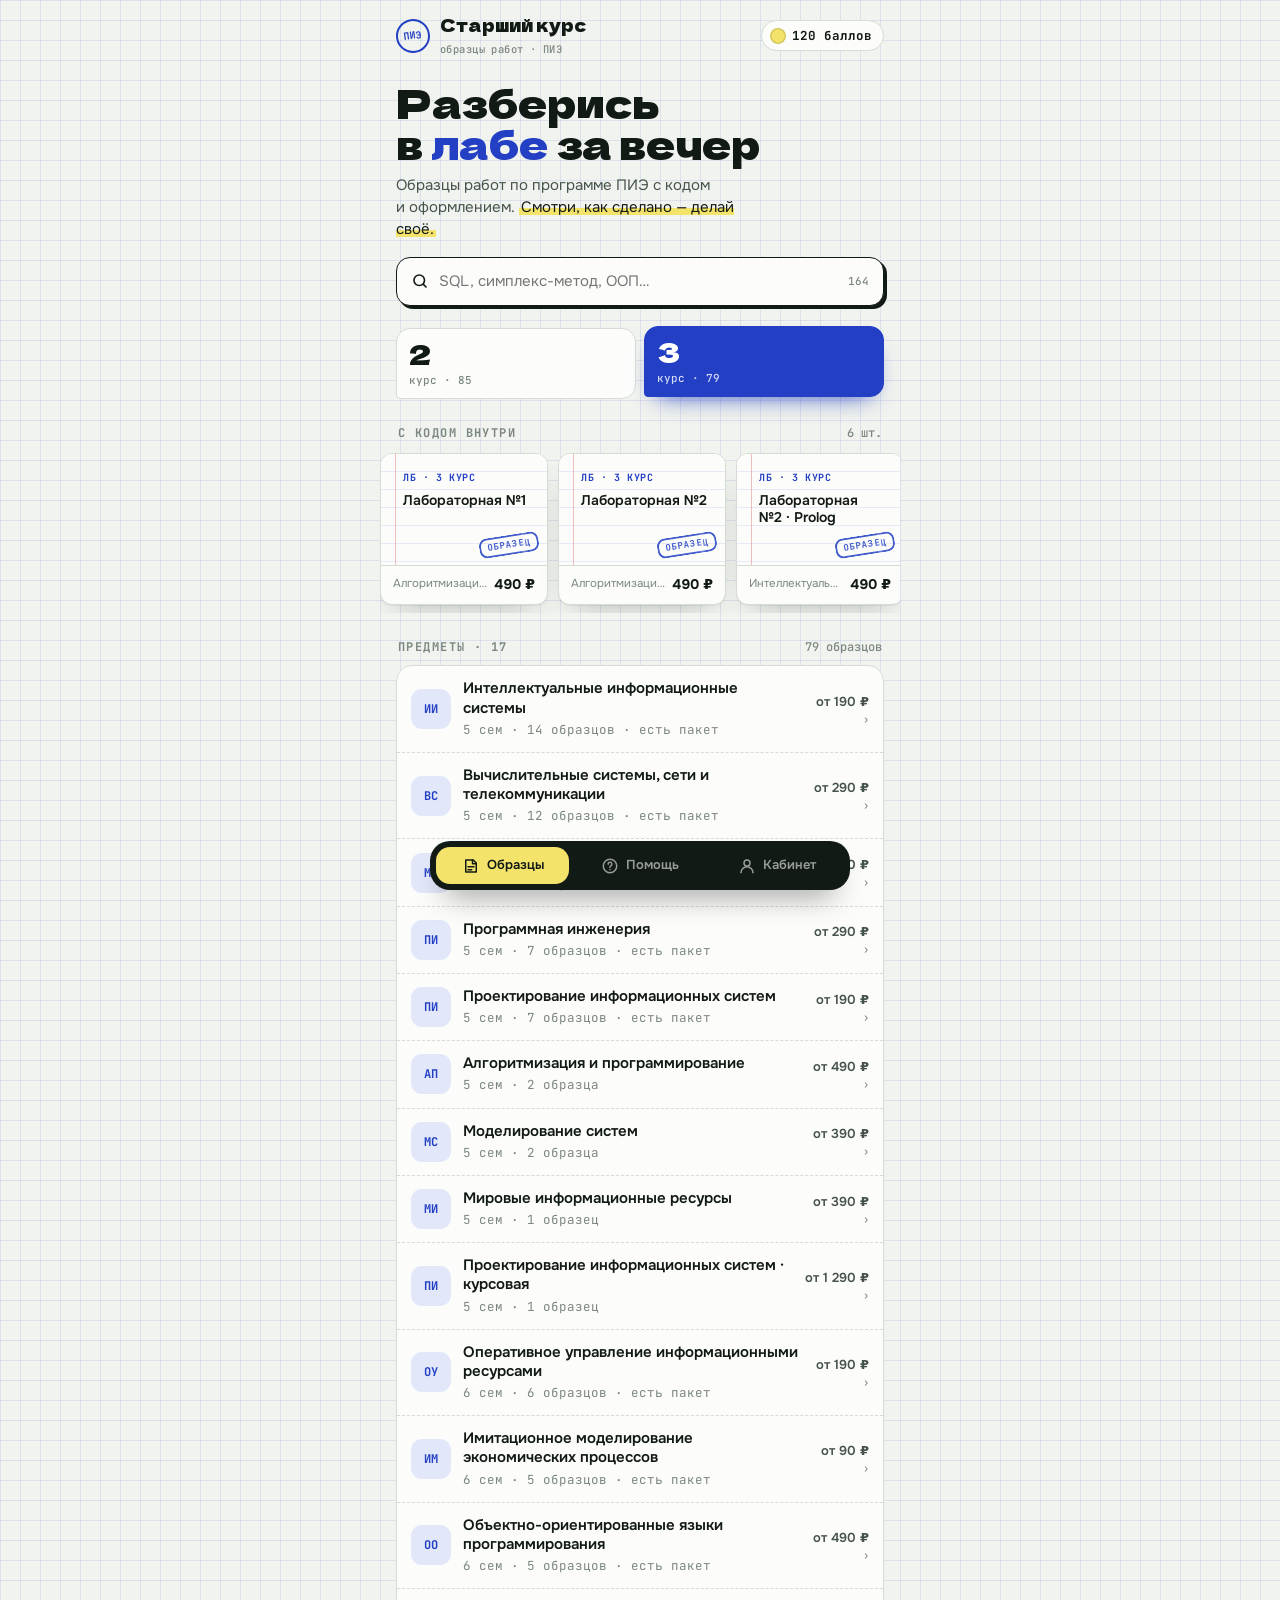
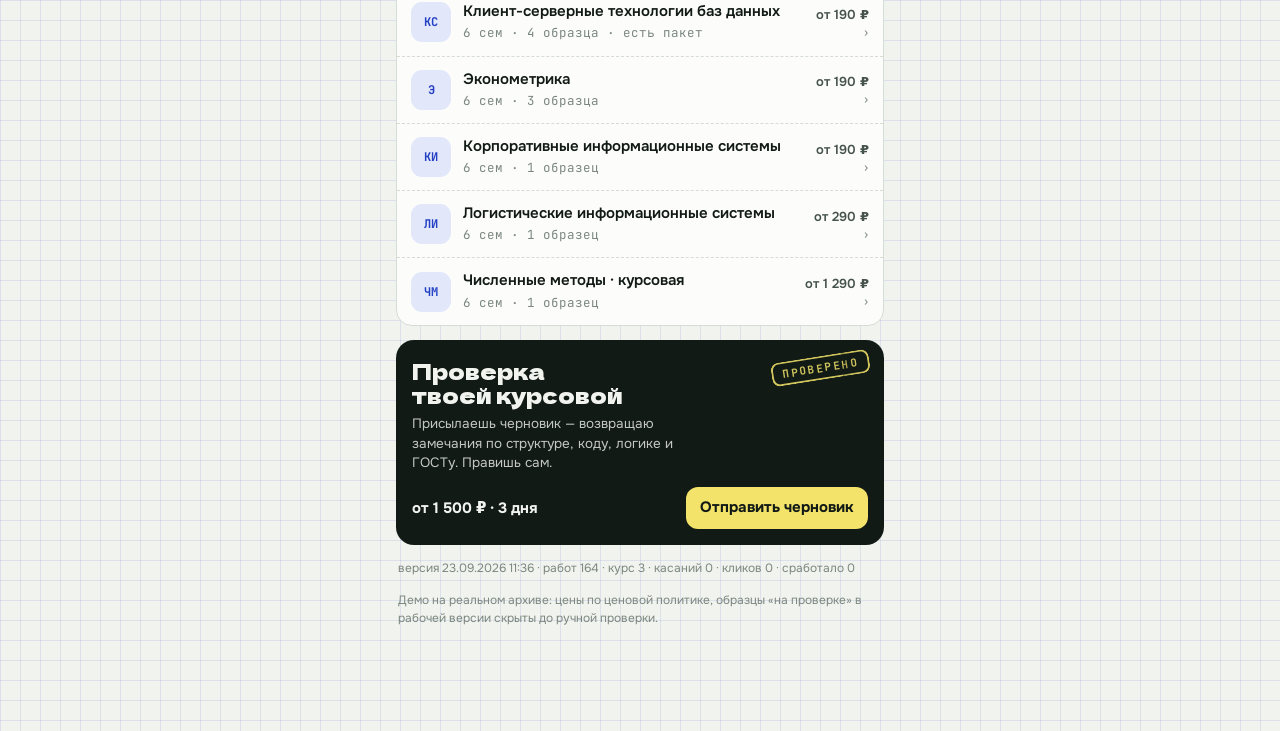
==== app.html @ bb767fbb "Add files via upload" ====
<!doctype html>
<html lang="ru">
<head>
<meta charset="utf-8">
<meta name="viewport" content="width=device-width,initial-scale=1,viewport-fit=cover">
<script src="https://telegram.org/js/telegram-web-app.js"></script>
<title>Старший курс</title>
<meta name="robots" content="noindex,nofollow">
<meta http-equiv="Cache-Control" content="no-store, max-age=0">
<link rel="stylesheet" href="fonts/fonts.css">
<style>
:root{
  --paper:#F1F3EE; --paper-2:#E6EAE3; --sheet:#FCFDFB; --line:#D5DCD4; --rule:rgba(35,64,196,.10); --margin:rgba(214,70,70,.35);
  --ink:#121A16; --ink-2:#46534B; --ink-3:#7B877F;
  --pen:#2340C4; --pen-2:#3F5BE0; --pen-soft:#E2E7FA; --on-pen:#FFFFFF;
  --hl:#F3E36A; --hl-ink:#121A16;
  --ok:#1C7A4A; --ok-soft:#DCF0E3; --warn:#94650A; --warn-soft:#F5EACB;
  --lift:0 1px 0 rgba(18,26,22,.05),0 14px 30px -18px rgba(18,26,22,.35);
  --display:"Dela Gothic One","Arial Black",Impact,system-ui,sans-serif;
  --sans:"Onest",system-ui,-apple-system,"Segoe UI",Roboto,sans-serif;
  --mono:"JetBrains Mono",ui-monospace,"SF Mono",Menlo,Consolas,monospace;
}
@media (prefers-color-scheme:dark){:root:not([data-theme="light"]){
  --paper:#0D1210; --paper-2:#141B18; --sheet:#171F1B; --line:#25302A; --rule:rgba(130,155,255,.07); --margin:rgba(230,100,100,.25);
  --ink:#E7ECE8; --ink-2:#A8B5AD; --ink-3:#74827A;
  --pen:#8CA3FF; --pen-2:#A9BAFF; --pen-soft:#1B2547; --on-pen:#0B1230;
  --hl:#6B5F12; --hl-ink:#FFF6B8;
  --ok:#70D39E; --ok-soft:#14331F; --warn:#E6BF62; --warn-soft:#33290D;
  --lift:0 1px 0 rgba(0,0,0,.4),0 16px 34px -18px rgba(0,0,0,.8);
}}
:root[data-theme="dark"]{
  --paper:#0D1210; --paper-2:#141B18; --sheet:#171F1B; --line:#25302A; --rule:rgba(130,155,255,.07); --margin:rgba(230,100,100,.25);
  --ink:#E7ECE8; --ink-2:#A8B5AD; --ink-3:#74827A;
  --pen:#8CA3FF; --pen-2:#A9BAFF; --pen-soft:#1B2547; --on-pen:#0B1230;
  --hl:#6B5F12; --hl-ink:#FFF6B8;
  --ok:#70D39E; --ok-soft:#14331F; --warn:#E6BF62; --warn-soft:#33290D;
  --lift:0 1px 0 rgba(0,0,0,.4),0 16px 34px -18px rgba(0,0,0,.8);
}
*{box-sizing:border-box}
button,a{cursor:pointer;touch-action:manipulation;-webkit-tap-highlight-color:rgba(0,0,0,.06)}
html,body{height:100%}
body{margin:0;background:var(--paper);color:var(--ink);font:15px/1.45 var(--sans);-webkit-font-smoothing:antialiased;
  background-image:linear-gradient(var(--rule) 1px,transparent 1px),linear-gradient(90deg,var(--rule) 1px,transparent 1px);background-size:20px 20px}
button,input,textarea,select{font:inherit;color:inherit}
button{cursor:pointer;-webkit-tap-highlight-color:transparent}
:focus-visible{outline:2px solid var(--pen);outline-offset:2px;border-radius:8px}
.app{max-width:520px;margin:0 auto;min-height:100%;padding-inline:16px;padding-block:0 104px}
.mk{background:linear-gradient(transparent 55%,var(--hl) 55%,var(--hl) 92%,transparent 92%);color:var(--hl-ink);padding:0 2px;border-radius:2px}
.mono{font-family:var(--mono)}

/* ---------- шапка ---------- */
.top{padding:16px 0 4px}
.brand{display:flex;align-items:center;justify-content:space-between;gap:12px}
.logo{display:flex;align-items:center;gap:10px}
.seal{width:34px;height:34px;border-radius:50%;border:2px solid var(--pen);color:var(--pen);display:grid;place-items:center;font:700 10px/1 var(--mono);letter-spacing:.02em;transform:rotate(-8deg)}
.logo b{font:400 17px/1 var(--display);letter-spacing:.01em}
.logo small{display:block;font:500 10.5px var(--mono);color:var(--ink-3);margin-top:3px;letter-spacing:.04em}
.bal{display:flex;align-items:center;gap:6px;font:600 12.5px var(--mono);background:var(--sheet);border:1px solid var(--line);border-radius:999px;padding:6px 11px 6px 8px}
.bal i{width:16px;height:16px;border-radius:50%;background:var(--hl);display:inline-block;box-shadow:inset 0 0 0 1.5px rgba(0,0,0,.12)}

.hero{margin:22px 0 16px;position:relative}
.hero h1{margin:0;font:400 clamp(30px,9vw,40px)/1.02 var(--display);letter-spacing:-.005em;text-wrap:balance}
.hero h1 .pen{color:var(--pen)}
.hero p{margin:12px 0 0;color:var(--ink-2);max-width:34ch}
.hero .stamp{position:absolute;right:-2px;top:-6px}

.stamp{display:inline-grid;place-items:center;border:2.5px solid var(--pen);color:var(--pen);border-radius:8px;padding:5px 9px 4px;font:700 11px/1 var(--mono);letter-spacing:.14em;text-transform:uppercase;transform:rotate(-9deg);opacity:.85;
  mask-image:radial-gradient(circle at 30% 40%,#000 60%,rgba(0,0,0,.72) 61%,#000 74%);-webkit-mask-image:radial-gradient(circle at 30% 40%,#000 60%,rgba(0,0,0,.72) 61%,#000 74%)}
.stamp.big{font-size:15px;padding:8px 12px 7px;border-width:3px}
.stamp.ok{border-color:var(--ok);color:var(--ok)}

.search{display:flex;align-items:center;gap:10px;background:var(--sheet);border:1.5px solid var(--ink);border-radius:14px;padding:0 14px;box-shadow:3px 3px 0 var(--ink)}
.search input{flex:1;min-width:0;border:0;background:transparent;padding:13px 0;outline:none}
.search svg{flex:none}
.search kbd{font:500 11px var(--mono);color:var(--ink-3)}

/* ---------- разделители-закладки курсов ---------- */
.tabs-course{display:grid;grid-template-columns:repeat(2,1fr);gap:8px;margin:22px 0 4px}
.tc{position:relative;text-align:left;border:1.5px solid var(--line);background:var(--sheet);border-radius:14px 14px 14px 4px;padding:12px 12px 11px;transition:transform .15s,border-color .15s,box-shadow .15s}
.tc b{display:block;font:400 26px/1 var(--display)}
.tc span{display:block;font:500 11px var(--mono);color:var(--ink-3);margin-top:6px}
.tc[aria-pressed="true"]{border-color:var(--pen);background:var(--pen);color:var(--on-pen);box-shadow:0 12px 24px -14px var(--pen);transform:translateY(-2px)}
.tc[aria-pressed="true"] span{color:inherit;opacity:.8}

.sec{display:flex;align-items:baseline;justify-content:space-between;gap:10px;margin:26px 2px 10px}
.sec h2{margin:0;font:600 12px var(--mono);letter-spacing:.12em;text-transform:uppercase;color:var(--ink-3)}
.sec .aside{font:500 12px var(--mono);color:var(--ink-3)}

/* подборка — лента обложек */
.rail{display:flex;gap:10px;overflow-x:auto;margin-inline:-16px;padding:2px 16px 8px;scroll-snap-type:x mandatory;scrollbar-width:none}
.rail::-webkit-scrollbar{display:none}
.cover{flex:none;width:168px;scroll-snap-align:start;text-align:left;border:1px solid var(--line);border-radius:12px;background:var(--sheet);padding:0;overflow:hidden;box-shadow:var(--lift)}
.cover .pg{height:112px;position:relative;padding:12px 12px 0 22px;background:
  linear-gradient(90deg,transparent 14px,var(--margin) 14px,var(--margin) 15px,transparent 15px),
  repeating-linear-gradient(var(--sheet) 0 17px,var(--rule) 17px 18px);border-bottom:1px solid var(--line)}
.cover .pg em{font:700 10px var(--mono);color:var(--pen);font-style:normal;letter-spacing:.06em}
.cover .pg strong{display:block;font:600 14px/1.2 var(--sans);margin-top:4px;text-wrap:balance}
.cover .pg .stamp{position:absolute;right:8px;bottom:10px;font-size:9px;padding:4px 6px 3px}
.cover .cf{padding:9px 12px 11px;display:flex;justify-content:space-between;align-items:center;gap:6px}
.cover .cf small{font-size:11.5px;color:var(--ink-3);overflow:hidden;text-overflow:ellipsis;white-space:nowrap}
.cover .cf b{font:700 14px var(--sans);font-variant-numeric:tabular-nums;white-space:nowrap}

/* список предметов — ведомость */
.ledger{background:var(--sheet);border:1px solid var(--line);border-radius:16px;overflow:hidden}
.lr{display:grid;grid-template-columns:40px 1fr auto;align-items:center;gap:12px;width:100%;text-align:left;border:0;background:transparent;padding:13px 14px;border-top:1px dashed var(--line)}
.lr:first-child{border-top:0}
.lr:active{background:var(--paper-2)}
.lr .code{width:40px;height:40px;border-radius:11px;display:grid;place-items:center;font:700 12px var(--mono);background:var(--pen-soft);color:var(--pen)}
.lr .t{font-weight:600;line-height:1.28}
.lr .s{font-size:12.5px;color:var(--ink-3);margin-top:3px;font-family:var(--mono)}
.lr .p{font:600 13px var(--sans);color:var(--ink-2);white-space:nowrap;text-align:right}
.lr .p small{display:block;font:500 10.5px var(--mono);color:var(--ink-3);margin-top:2px}

.consult{display:grid;grid-template-columns:1fr auto;gap:12px;align-items:center;width:100%;text-align:left;margin-top:12px;border:0;border-radius:16px;padding:16px;background:var(--ink);color:var(--paper);position:relative;overflow:hidden}
.consult b{font:400 18px/1.15 var(--display);display:block}
.consult span{display:block;font-size:13px;opacity:.75;margin-top:6px}
.consult .go{width:44px;height:44px;border-radius:50%;background:var(--hl);color:#121A16;display:grid;place-items:center}

/* ---------- предмет ---------- */
.back{display:inline-flex;align-items:center;gap:4px;border:0;background:none;color:var(--pen);padding:16px 0 6px;font-weight:600}
.subj-h{margin:6px 0 4px;font:400 28px/1.05 var(--display);text-wrap:balance}
.subj-s{font:500 12.5px var(--mono);color:var(--ink-3)}
.bundle{margin:16px 0 4px;border:1.5px dashed var(--pen);border-radius:16px;padding:14px;background:var(--pen-soft);display:grid;grid-template-columns:1fr auto;gap:10px;align-items:center}
.bundle b{display:block;font-weight:700}
.bundle span{font-size:13px;color:var(--ink-2)}
.bundle .pr{text-align:right;white-space:nowrap}
.bundle .pr s{display:block;font-size:12px;color:var(--ink-3)}
.bundle .pr strong{font:700 18px var(--sans);font-variant-numeric:tabular-nums}
.chips{display:flex;gap:6px;overflow-x:auto;margin:14px -16px 4px;padding:2px 16px 4px;scrollbar-width:none}
.chips::-webkit-scrollbar{display:none}
.chip{flex:none;border:1.5px solid var(--line);background:var(--sheet);border-radius:999px;padding:7px 13px;font-size:13px;font-weight:500;color:var(--ink-2)}
.chip[aria-pressed="true"]{background:var(--ink);color:var(--paper);border-color:var(--ink)}

/* карточка-лист */
.sheetcard{position:relative;display:block;width:100%;text-align:left;border:1px solid var(--line);border-radius:14px;background:var(--sheet);margin-top:10px;padding:14px 14px 13px 26px;overflow:hidden;
  background-image:linear-gradient(90deg,transparent 15px,var(--margin) 15px,var(--margin) 16px,transparent 16px);transition:transform .12s}
.sheetcard:active{transform:scale(.992)}
.sheetcard .hd{display:flex;gap:8px;align-items:center;font:500 11px var(--mono);color:var(--ink-3);letter-spacing:.02em}
.sheetcard .hd b{color:var(--pen);font-weight:700}
.sheetcard h3{margin:6px 0 10px;font-size:17.5px;line-height:1.22;letter-spacing:-.01em;padding-right:70px}
.sheetcard .stamp{position:absolute;right:12px;top:14px;font-size:9.5px;padding:4px 6px 3px}
.row2{display:flex;align-items:center;justify-content:space-between;gap:10px}
.exts{display:flex;gap:4px;flex-wrap:wrap}
.ext{font:500 11px var(--mono);padding:3px 6px;border-radius:6px;background:var(--paper-2);color:var(--ink-2)}
.price{font:700 17px var(--sans);font-variant-numeric:tabular-nums;white-space:nowrap}
.pill{font:600 11px var(--sans);padding:3px 8px;border-radius:999px;background:var(--warn-soft);color:var(--warn)}
.pill.ok{background:var(--ok-soft);color:var(--ok)}

/* ---------- нижний лист ---------- */
.scrim{position:fixed;inset:0;background:rgba(8,12,10,.5);z-index:20;animation:fade .2s}
@keyframes fade{from{opacity:0}}
.sheet{position:fixed;left:0;right:0;bottom:0;z-index:21;max-width:520px;margin:0 auto;background:var(--paper);border-radius:22px 22px 0 0;
  padding:10px 16px calc(18px + env(safe-area-inset-bottom,0px));max-height:90%;overflow:auto;animation:up .26s cubic-bezier(.2,.8,.2,1)}
@keyframes up{from{transform:translateY(40px);opacity:.4}}
.grab{width:42px;height:4px;border-radius:4px;background:var(--line);margin:0 auto 14px}
.preview{position:relative;border:1px solid var(--line);border-radius:14px;background:var(--sheet);padding:16px 16px 14px 30px;overflow:hidden;box-shadow:var(--lift);
  background-image:linear-gradient(90deg,transparent 18px,var(--margin) 18px,var(--margin) 19px,transparent 19px),repeating-linear-gradient(var(--sheet) 0 23px,var(--rule) 23px 24px)}
.preview .hd{font:500 11px var(--mono);color:var(--ink-3)}
.preview .hd b{color:var(--pen)}
.preview h3{margin:8px 0 2px;font:400 22px/1.1 var(--display);text-wrap:balance}
.preview .sj{color:var(--ink-2);font-size:13.5px}
.preview .toc{margin:14px 0 0;padding:0;list-style:none;font:500 12.5px/24px var(--mono);color:var(--ink-2)}
.preview .toc li{display:flex;justify-content:space-between;gap:8px}
.preview .toc li span:last-child{color:var(--ink-3)}
.preview > .stamp{position:absolute;right:16px;bottom:18px}
.facts{display:grid;grid-template-columns:repeat(3,1fr);gap:8px;margin:12px 0}
.facts div{border:1px solid var(--line);background:var(--sheet);border-radius:12px;padding:10px}
.facts b{display:block;font:400 22px/1 var(--display)}
.facts span{font-size:11.5px;color:var(--ink-3)}
.why{display:flex;gap:10px;align-items:flex-start;font-size:14px;color:var(--ink-2);margin:12px 2px}
.why svg{flex:none;color:var(--pen);margin-top:2px}
.fine{font-size:12px;color:var(--ink-3);line-height:1.45}
.total{display:flex;justify-content:space-between;align-items:flex-end;margin:16px 2px 12px}
.total span{font-size:13px;color:var(--ink-3)}
.total strong{font:400 30px/1 var(--display);font-variant-numeric:tabular-nums}
.btn{position:relative;display:flex;align-items:center;justify-content:center;gap:10px;width:100%;border:0;border-radius:14px;padding:15px;font-weight:700;font-size:16px;background:var(--pen);color:var(--on-pen);box-shadow:0 14px 26px -14px var(--pen);transition:transform .1s}
.btn:active{transform:translateY(1px)}
.btn:disabled{opacity:.4;box-shadow:none;cursor:not-allowed}
.btn.ink{background:var(--ink);color:var(--paper);box-shadow:none}
.lines{border:1px solid var(--line);background:var(--sheet);border-radius:14px;padding:4px 14px}
.lines div{display:flex;justify-content:space-between;padding:10px 0;border-top:1px dashed var(--line);font-size:14px}
.lines div:first-child{border-top:0}
.lines div span:last-child{font-variant-numeric:tabular-nums;font-weight:600}
.sbp{display:flex;align-items:center;gap:12px;border:1.5px solid var(--ink);border-radius:14px;padding:12px;margin:12px 0;background:var(--sheet)}
.sbp .lg{width:40px;height:40px;border-radius:10px;display:grid;grid-template-columns:1fr 1fr;gap:3px;padding:7px;background:var(--ink)}
.sbp .lg i{border-radius:3px}
.sbp .t{font-weight:700}
.sbp .s{font-size:12.5px;color:var(--ink-3)}
.check{display:flex;gap:10px;align-items:flex-start;font-size:13.5px;color:var(--ink-2);margin:10px 2px}
.check input{width:20px;height:20px;margin:0;flex:none;accent-color:var(--pen)}
.check a{color:var(--pen)}
.done{text-align:center;padding:10px 0 6px}
.done .stamp{animation:slam .45s cubic-bezier(.3,1.6,.5,1) both}
@keyframes slam{0%{transform:rotate(-9deg) scale(2.4);opacity:0}60%{opacity:1}100%{transform:rotate(-9deg) scale(1)}}
.done h3{margin:18px 0 4px;font:400 24px var(--display)}
@media (prefers-reduced-motion:reduce){.sheet,.scrim,.done .stamp{animation:none}.tc,.btn,.sheetcard{transition:none}}

/* ---------- консультация / кабинет ---------- */
.card{background:var(--sheet);border:1px solid var(--line);border-radius:16px;padding:16px}
.field{display:flex;flex-direction:column;gap:6px;margin-bottom:14px}
.field label{font:600 11.5px var(--mono);letter-spacing:.08em;text-transform:uppercase;color:var(--ink-3)}
.field select,.field textarea{background:var(--paper);border:1.5px solid var(--line);border-radius:12px;padding:12px;width:100%}
.field textarea{min-height:88px;resize:vertical}
.dur{display:grid;grid-template-columns:repeat(3,1fr);gap:6px}
.opt{border:1.5px solid var(--line);background:var(--paper);border-radius:12px;padding:10px 6px;text-align:center}
.opt b{display:block;font:700 14px var(--sans)}
.opt small{display:block;font:500 11px var(--mono);color:var(--ink-3);margin-top:2px}
.opt[aria-pressed="true"]{border-color:var(--pen);background:var(--pen-soft);color:var(--pen)}
.slots{display:grid;grid-template-columns:repeat(3,1fr);gap:6px}
.slot{border:1.5px solid var(--line);background:var(--paper);border-radius:12px;padding:9px 4px;text-align:center;font:600 14px var(--mono)}
.slot small{display:block;font:500 11px var(--sans);color:var(--ink-3)}
.slot[aria-pressed="true"]{border-color:var(--pen);background:var(--pen-soft);color:var(--pen)}
.stat{display:grid;grid-template-columns:1fr 1fr;gap:8px}
.stat div{background:var(--sheet);border:1px solid var(--line);border-radius:16px;padding:14px}
.stat b{display:block;font:400 30px/1 var(--display)}
.stat span{display:block;font-size:12.5px;color:var(--ink-3);margin-top:6px}
.ref{margin-top:12px;display:flex;gap:8px}
.ref code{flex:1;min-width:0;overflow:hidden;text-overflow:ellipsis;white-space:nowrap;font:500 12.5px var(--mono);background:var(--paper);border:1.5px dashed var(--line);border-radius:12px;padding:11px}
.ref button{flex:none;border:0;background:var(--ink);color:var(--paper);border-radius:12px;padding:0 14px;font-weight:600;font-size:13px}
.ticket{display:grid;grid-template-columns:auto 1fr auto;gap:10px;align-items:center;padding:12px 0;border-top:1px dashed var(--line)}
.ticket:first-child{border-top:0}
.ticket .t{font-weight:600;line-height:1.25}
.ticket .s{font:500 11.5px var(--mono);color:var(--ink-3);margin-top:3px}
.ticket .b{border:1.5px solid var(--line);background:var(--paper);border-radius:10px;padding:7px 11px;font-weight:600;font-size:13px}
.empty{text-align:center;color:var(--ink-3);padding:22px 8px;font-size:14px}
.docs a{display:flex;justify-content:space-between;padding:13px 0;border-top:1px dashed var(--line);color:var(--ink);text-decoration:none;font-weight:500}
.docs a:first-child{border-top:0}
.note{font-size:12px;color:var(--ink-3);margin:14px 2px 0;line-height:1.5}

/* ---------- поддержка ---------- */
.topics{display:grid;grid-template-columns:1fr 1fr;gap:8px}
.topic{text-align:left;border:1.5px solid var(--line);background:var(--sheet);border-radius:14px;padding:12px;display:flex;flex-direction:column;gap:6px;min-height:84px}
.topic svg{color:var(--pen)}
.topic b{font-size:14px;line-height:1.25}
.topic[aria-pressed="true"]{border-color:var(--pen);background:var(--pen-soft)}
.faq details{border-top:1px dashed var(--line);padding:12px 0}
.faq details:first-child{border-top:0}
.faq summary{cursor:pointer;font-weight:600;list-style:none;display:flex;justify-content:space-between;gap:10px}
.faq summary::-webkit-details-marker{display:none}
.faq summary::after{content:"+";font:500 18px/1 var(--mono);color:var(--pen)}
.faq details[open] summary::after{content:"–"}
.faq p{margin:8px 0 0;color:var(--ink-2);font-size:14px}
.sla{display:flex;align-items:center;gap:8px;font:500 12px var(--mono);color:var(--ink-3);margin:10px 2px 0}
.sla i{width:8px;height:8px;border-radius:50%;background:var(--ok);box-shadow:0 0 0 3px var(--ok-soft)}
.tgbtn{display:flex;align-items:center;gap:12px;width:100%;text-align:left;border:1.5px solid var(--ink);background:var(--sheet);border-radius:14px;padding:12px 14px;box-shadow:3px 3px 0 var(--ink);margin-top:12px}
.tgbtn .ic{width:38px;height:38px;border-radius:50%;background:#2AABEE;color:#fff;display:grid;place-items:center;flex:none}
.tgbtn b{display:block}
.tgbtn small{display:block;font-size:12.5px;color:var(--ink-3)}
.ticket-ok{border:1.5px dashed var(--ok);background:var(--ok-soft);border-radius:14px;padding:12px 14px;margin-top:12px;font-size:14px}
.ticket-ok b{font-family:var(--mono)}
.help-link{border:0;background:none;color:var(--pen);font-weight:600;padding:0;font-size:13px}

/* ---------- проверка курсовой ---------- */
.rv-hero{position:relative;border-radius:18px;background:var(--ink);color:var(--paper);padding:18px 16px 16px;overflow:hidden;margin-top:14px}
.rv-hero h2{margin:0;font:400 22px/1.1 var(--display);text-wrap:balance;max-width:14ch}
.rv-hero p{margin:8px 0 0;font-size:13.5px;opacity:.8;max-width:30ch}
.rv-hero .stamp{position:absolute;right:14px;top:16px;border-color:var(--hl);color:var(--hl)}
.rv-hero .row{display:flex;justify-content:space-between;align-items:center;margin-top:14px;gap:10px}
.rv-hero .row b{font:700 15px var(--sans);white-space:nowrap}
.rv-hero .go{border:0;background:var(--hl);color:#121A16;border-radius:12px;padding:10px 14px;font-weight:700}
.marks{margin:14px 0 0;padding:0;list-style:none;display:grid;gap:10px}
.marks li{display:grid;grid-template-columns:28px 1fr;gap:10px;align-items:start;font-size:14px;color:var(--ink-2)}
.marks li b{color:var(--ink);display:block}
.marks .n{width:28px;height:28px;border-radius:8px;display:grid;place-items:center;background:var(--pen-soft);color:var(--pen);font:700 12px var(--mono)}
.redline{margin-top:12px;border:1px solid var(--line);border-radius:12px;background:var(--sheet);padding:12px 12px 12px 28px;position:relative;font-size:13.5px;
  background-image:linear-gradient(90deg,transparent 16px,var(--margin) 16px,var(--margin) 17px,transparent 17px)}
.redline s{color:var(--ink-3)}
.redline .cm{display:block;margin-top:6px;font:500 12px/1.4 var(--mono);color:var(--pen)}
.vol{display:grid;gap:6px}
.vol .opt{display:grid;grid-template-columns:1fr auto;text-align:left;padding:12px}
.vol .opt b{font-size:14px}
.vol .opt small{text-align:left}
.vol .opt strong{grid-row:span 2;align-self:center;font:700 15px var(--sans);font-variant-numeric:tabular-nums}
.focus{display:grid;grid-template-columns:1fr 1fr;gap:6px}
.focus label{display:flex;gap:8px;align-items:center;border:1.5px solid var(--line);background:var(--paper);border-radius:12px;padding:10px;font-size:13.5px;font-weight:500}
.focus input{accent-color:var(--pen);width:18px;height:18px;margin:0}
.drop{display:flex;align-items:center;gap:12px;border:1.5px dashed var(--pen);background:var(--pen-soft);border-radius:14px;padding:14px;cursor:pointer}
.drop b{display:block;color:var(--pen)}
.drop span{font-size:12.5px;color:var(--ink-3)}
.drop input{position:absolute;width:1px;height:1px;opacity:0}
.field .focus label,.field label.drop{font:500 13.5px var(--sans);letter-spacing:0;text-transform:none;color:var(--ink)}
.switch{display:flex;justify-content:space-between;align-items:center;gap:12px;font-size:14px}
.switch input{width:20px;height:20px;accent-color:var(--pen)}

/* ---------- таббар ---------- */
.tabbar{position:fixed;left:0;right:0;bottom:0;z-index:10;padding:0 12px calc(10px + env(safe-area-inset-bottom,0px))}
.tabbar nav{max-width:420px;margin:0 auto;display:grid;grid-template-columns:repeat(3,1fr);gap:4px;background:var(--ink);border-radius:20px;padding:6px;box-shadow:0 18px 30px -16px rgba(0,0,0,.55)}
.tabbar button{border:0;background:none;border-radius:14px;padding:9px 4px;display:flex;align-items:center;justify-content:center;gap:7px;font-size:13px;font-weight:600;color:var(--paper);opacity:.6;transition:background .15s,opacity .15s}
.tabbar button[aria-current="page"]{background:var(--hl);color:#121A16;opacity:1}
.toast{position:fixed;left:50%;bottom:96px;transform:translateX(-50%);z-index:30;background:var(--ink);color:var(--paper);padding:11px 15px;border-radius:12px;font-size:13.5px;max-width:calc(100% - 32px);box-shadow:var(--lift)}
</style>
</head>
<body>


<div class="app" id="app"></div>
<div class="tabbar"><nav>
  <button data-tab="catalog" aria-current="page"><svg width="18" height="18" viewBox="0 0 24 24" fill="none" stroke="currentColor" stroke-width="2" stroke-linecap="round" stroke-linejoin="round"><path d="M5 4h10l4 4v12H5z"/><path d="M14 4v5h5M8 13h8M8 17h5"/></svg>Образцы</button>
  <button data-tab="support"><svg width="18" height="18" viewBox="0 0 24 24" fill="none" stroke="currentColor" stroke-width="2" stroke-linecap="round" stroke-linejoin="round"><circle cx="12" cy="12" r="9"/><path d="M9.5 9.5a2.5 2.5 0 1 1 3.5 2.3c-.6.3-1 .8-1 1.5v.7M12 17h.01"/></svg>Помощь</button>
  <button data-tab="cabinet"><svg width="18" height="18" viewBox="0 0 24 24" fill="none" stroke="currentColor" stroke-width="2" stroke-linecap="round" stroke-linejoin="round"><circle cx="12" cy="8" r="4"/><path d="M4 21a8 8 0 0 1 16 0"/></svg>Кабинет</button>
</nav></div>
<div id="layer"></div>

<script>
const RAW = [{"id":1,"c":2,"s":"4","subj":"Алгоритмизация и программирование","t":"Лабораторная №1","type":"Лабораторная","files":3,"docs":2,"code":1,"img":0,"ext":["docx","pst"],"st":"Готово","p":490},{"id":2,"c":2,"s":"4","subj":"Алгоритмизация и программирование","t":"Лабораторная №2","type":"Лабораторная","files":4,"docs":2,"code":2,"img":0,"ext":["py","docx","xlsx"],"st":"Готово","p":490},{"id":3,"c":2,"s":"4","subj":"Алгоритмизация и программирование","t":"Лабораторная №3","type":"Лабораторная","files":5,"docs":1,"code":3,"img":0,"ext":["py","txt","docx"],"st":"Готово","p":490},{"id":4,"c":2,"s":"4","subj":"Алгоритмизация и программирование","t":"Лабораторная №4","type":"Лабораторная","files":6,"docs":2,"code":4,"img":0,"ext":["py","docx"],"st":"Готово","p":490},{"id":5,"c":2,"s":"4","subj":"Алгоритмизация и программирование","t":"Лабораторная №5","type":"Лабораторная","files":6,"docs":2,"code":3,"img":0,"ext":["py","docx","txt"],"st":"Готово","p":490},{"id":6,"c":2,"s":"4","subj":"Алгоритмизация и программирование","t":"Лабораторная №6","type":"Лабораторная","files":4,"docs":2,"code":2,"img":0,"ext":["docx","py"],"st":"Готово","p":490},{"id":7,"c":2,"s":"4","subj":"Алгоритмизация и программирование","t":"Лабораторная №7","type":"Лабораторная","files":9,"docs":6,"code":3,"img":0,"ext":["docx","py"],"st":"Готово","p":490},{"id":8,"c":2,"s":"4","subj":"Алгоритмизация и программирование","t":"Лабораторная №8","type":"Лабораторная","files":6,"docs":2,"code":0,"img":0,"ext":["png","docx"],"st":"Готово","p":390},{"id":9,"c":2,"s":"3","subj":"Базы данных","t":"БД «Туризм» в Access · готово для лаб №1–5","type":"Материалы","files":7,"docs":4,"code":2,"img":0,"ext":["xlsx","docx","accdb","txt"],"st":"Готово","p":990},{"id":10,"c":2,"s":"4","subj":"Базы данных · курсовая","t":"Курсовая работа","type":"Курсовая","files":2,"docs":2,"code":0,"img":0,"ext":["docx"],"st":"Готово","p":1290},{"id":11,"c":2,"s":"4","subj":"Информационная безопасность","t":"Лабораторная №1","type":"Лабораторная","files":1,"docs":1,"code":0,"img":0,"ext":["docx"],"st":"Готово","p":390},{"id":12,"c":2,"s":"4","subj":"Информационная безопасность","t":"Лабораторная №2","type":"Лабораторная","files":6,"docs":6,"code":0,"img":0,"ext":["docx","xlsx"],"st":"Готово","p":390},{"id":13,"c":2,"s":"4","subj":"Информационная безопасность","t":"Практическая №1","type":"Практическая","files":1,"docs":1,"code":0,"img":0,"ext":["docx"],"st":"Готово","p":290},{"id":14,"c":2,"s":"4","subj":"Информационная безопасность","t":"Практическая №2","type":"Практическая","files":2,"docs":2,"code":0,"img":0,"ext":["docx"],"st":"Готово","p":290},{"id":15,"c":2,"s":"3","subj":"Информационные системы и технологии","t":"Лабораторная №1","type":"Лабораторная","files":10,"docs":10,"code":0,"img":0,"ext":["docx"],"st":"Готово","p":390},{"id":16,"c":2,"s":"3","subj":"Информационные системы и технологии","t":"Лабораторная №2 (2 варианта)","type":"Лабораторная","files":2,"docs":2,"code":0,"img":0,"ext":["docx"],"st":"Готово","p":490},{"id":17,"c":2,"s":"3","subj":"Информационные системы и технологии","t":"Лабораторная №3","type":"Лабораторная","files":1,"docs":1,"code":0,"img":0,"ext":["xlsx"],"st":"Готово","p":390},{"id":18,"c":2,"s":"3","subj":"Информационные системы и технологии","t":"Лабораторная №4","type":"Лабораторная","files":7,"docs":0,"code":5,"img":0,"ext":["html","txt","jpg"],"st":"Готово","p":490},{"id":19,"c":2,"s":"3","subj":"Информационные системы и технологии","t":"Лабораторная №5","type":"Лабораторная","files":2,"docs":2,"code":0,"img":0,"ext":["xlsx"],"st":"Готово","p":390},{"id":20,"c":2,"s":"3","subj":"Информационные системы и технологии","t":"Конспекты и материалы","type":"Материалы","files":6,"docs":6,"code":0,"img":0,"ext":["docx","pptx"],"st":"Готово","p":190},{"id":21,"c":2,"s":"4","subj":"Исследование операций и методы оптимизации","t":"Лабораторная №1","type":"Лабораторная","files":2,"docs":2,"code":0,"img":0,"ext":["xlsx","docx"],"st":"Готово","p":390},{"id":22,"c":2,"s":"4","subj":"Исследование операций и методы оптимизации","t":"Конспекты и материалы","type":"Материалы","files":4,"docs":4,"code":0,"img":0,"ext":["xlsx"],"st":"Готово","p":190},{"id":23,"c":2,"s":"4","subj":"Менеджмент","t":"Все работы за семестр","type":"Материалы","files":9,"docs":8,"code":0,"img":0,"ext":["docx","txt"],"st":"Готово","p":690},{"id":24,"c":2,"s":"3","subj":"Модели данных","t":"Конспекты и материалы","type":"Материалы","files":1,"docs":1,"code":0,"img":0,"ext":["pptx"],"st":"Готово","p":190},{"id":25,"c":2,"s":"3","subj":"Модели данных · курсовая","t":"Курсовая работа","type":"Курсовая","files":10,"docs":5,"code":3,"img":0,"ext":["docx","erwin","gif","bp1"],"st":"Готово","p":1290},{"id":26,"c":2,"s":"3","subj":"Операционные системы","t":"Лабораторная №4","type":"Лабораторная","files":1,"docs":1,"code":0,"img":0,"ext":["docx"],"st":"Готово","p":390},{"id":27,"c":2,"s":"3","subj":"Операционные системы","t":"Лабораторная №5","type":"Лабораторная","files":1,"docs":1,"code":0,"img":0,"ext":["docx"],"st":"Готово","p":390},{"id":28,"c":2,"s":"3","subj":"Операционные системы","t":"Лабораторная №6","type":"Лабораторная","files":1,"docs":1,"code":0,"img":0,"ext":["docx"],"st":"Готово","p":390},{"id":29,"c":2,"s":"3","subj":"Операционные системы","t":"Лабораторная №7","type":"Лабораторная","files":1,"docs":1,"code":0,"img":0,"ext":["docx"],"st":"Готово","p":390},{"id":30,"c":2,"s":"4","subj":"Проектирование информационных систем","t":"Лабораторная №1","type":"Лабораторная","files":3,"docs":2,"code":0,"img":0,"ext":["docx","txt"],"st":"Готово","p":390},{"id":31,"c":2,"s":"4","subj":"Проектирование информационных систем","t":"Практическая №1","type":"Практическая","files":3,"docs":3,"code":0,"img":0,"ext":["pptx"],"st":"Готово","p":290},{"id":32,"c":2,"s":"4","subj":"Проектирование информационных систем","t":"Бизнес-процессы и нотации IDEF · презентация","type":"Материалы","files":2,"docs":1,"code":0,"img":0,"ext":["pptx"],"st":"Готово","p":390},{"id":33,"c":2,"s":"3","subj":"Реинжиниринг бизнес-процессов","t":"Лабораторная №1 (2 варианта)","type":"Лабораторная","files":3,"docs":1,"code":2,"img":0,"ext":["bp1","docx"],"st":"Готово","p":590},{"id":34,"c":2,"s":"3","subj":"Реинжиниринг бизнес-процессов","t":"Лабораторная №2","type":"Лабораторная","files":2,"docs":1,"code":1,"img":0,"ext":["bp1","docx"],"st":"Готово","p":490},{"id":35,"c":2,"s":"3","subj":"Реинжиниринг бизнес-процессов","t":"Лабораторная №3","type":"Лабораторная","files":2,"docs":1,"code":1,"img":0,"ext":["bp1","docx"],"st":"Готово","p":490},{"id":36,"c":2,"s":"3","subj":"Реинжиниринг бизнес-процессов","t":"Лабораторная №4","type":"Лабораторная","files":1,"docs":1,"code":0,"img":0,"ext":["docx"],"st":"Готово","p":390},{"id":37,"c":2,"s":"3","subj":"Реинжиниринг бизнес-процессов","t":"Лабораторная №5","type":"Лабораторная","files":3,"docs":1,"code":1,"img":0,"ext":["bp1","png","docx"],"st":"Готово","p":490},{"id":38,"c":2,"s":"3","subj":"Реинжиниринг бизнес-процессов","t":"Лабораторная №6","type":"Лабораторная","files":2,"docs":1,"code":1,"img":0,"ext":["bp1","docx"],"st":"Готово","p":490},{"id":39,"c":2,"s":"3","subj":"Реинжиниринг бизнес-процессов","t":"Лабораторная №7","type":"Лабораторная","files":2,"docs":1,"code":1,"img":0,"ext":["bp1","docx"],"st":"Готово","p":490},{"id":40,"c":2,"s":"3","subj":"Реинжиниринг бизнес-процессов","t":"Лабораторная №8","type":"Лабораторная","files":2,"docs":1,"code":1,"img":0,"ext":["bp1","docx"],"st":"Готово","p":490},{"id":41,"c":2,"s":"3","subj":"Реинжиниринг бизнес-процессов","t":"Лабораторная №9","type":"Лабораторная","files":2,"docs":1,"code":1,"img":0,"ext":["bp1","docx"],"st":"Готово","p":490},{"id":42,"c":2,"s":"3","subj":"Реинжиниринг бизнес-процессов","t":"Лабораторная №10 (2 варианта)","type":"Лабораторная","files":4,"docs":2,"code":2,"img":0,"ext":["bp1","docx"],"st":"Готово","p":590},{"id":43,"c":2,"s":"3","subj":"Реинжиниринг бизнес-процессов","t":"Лабораторная №11 (2 варианта)","type":"Лабораторная","files":5,"docs":2,"code":3,"img":0,"ext":["bp1","docx"],"st":"Готово","p":590},{"id":44,"c":2,"s":"3","subj":"Реинжиниринг бизнес-процессов","t":"Лабораторная №12 (2 варианта)","type":"Лабораторная","files":4,"docs":2,"code":2,"img":0,"ext":["bp1","docx"],"st":"Готово","p":590},{"id":45,"c":2,"s":"3","subj":"Реинжиниринг бизнес-процессов","t":"Лабораторная №13 (2 варианта)","type":"Лабораторная","files":4,"docs":2,"code":2,"img":0,"ext":["bp1","docx"],"st":"Готово","p":590},{"id":46,"c":2,"s":"3","subj":"Реинжиниринг бизнес-процессов","t":"Лабораторная №14 (2 варианта)","type":"Лабораторная","files":4,"docs":2,"code":2,"img":0,"ext":["bp1","docx"],"st":"Готово","p":590},{"id":47,"c":2,"s":"3","subj":"Реинжиниринг бизнес-процессов","t":"Лабораторная №15 (2 варианта)","type":"Лабораторная","files":3,"docs":2,"code":1,"img":0,"ext":["bp1","docx"],"st":"Готово","p":590},{"id":48,"c":2,"s":"3","subj":"Реинжиниринг бизнес-процессов","t":"Лабораторная №16 (2 варианта)","type":"Лабораторная","files":3,"docs":2,"code":1,"img":0,"ext":["bp1","docx"],"st":"Готово","p":590},{"id":49,"c":2,"s":"3","subj":"Реинжиниринг бизнес-процессов","t":"Материалы курса: модели BPwin (IBO Credit Corporation и др.)","type":"Материалы","files":11,"docs":1,"code":5,"img":0,"ext":["bp1","txt","lwd","docx"],"st":"Готово","p":390},{"id":50,"c":2,"s":"3","subj":"Структуры данных","t":"Лабораторная №1 (2 варианта)","type":"Лабораторная","files":7,"docs":3,"code":4,"img":0,"ext":["docx","pptx"],"st":"Готово","p":590},{"id":51,"c":2,"s":"3","subj":"Структуры данных","t":"Лабораторная №2 (2 варианта)","type":"Лабораторная","files":5,"docs":3,"code":2,"img":0,"ext":["docx","pptx","pas"],"st":"Готово","p":590},{"id":52,"c":2,"s":"3","subj":"Структуры данных","t":"Лабораторная №3 (2 варианта)","type":"Лабораторная","files":5,"docs":4,"code":1,"img":0,"ext":["docx","pas","pptx"],"st":"Готово","p":590},{"id":53,"c":2,"s":"3","subj":"Структуры данных","t":"Лабораторная №4 (2 варианта)","type":"Лабораторная","files":4,"docs":3,"code":1,"img":0,"ext":["docx","pas","pptx"],"st":"Готово","p":590},{"id":54,"c":2,"s":"3","subj":"Структуры данных","t":"Лабораторная №5","type":"Лабораторная","files":1,"docs":1,"code":0,"img":0,"ext":["docx"],"st":"Готово","p":390},{"id":55,"c":2,"s":"3","subj":"Структуры данных","t":"Лабораторная №6 (2 варианта)","type":"Лабораторная","files":5,"docs":4,"code":1,"img":0,"ext":["pptx","docx","pas"],"st":"Готово","p":590},{"id":56,"c":2,"s":"3","subj":"Структуры данных","t":"Лабораторная №8","type":"Лабораторная","files":3,"docs":2,"code":1,"img":0,"ext":["docx","pas","pptx"],"st":"Готово","p":490},{"id":57,"c":2,"s":"3","subj":"Структуры данных","t":"Лабораторная №9","type":"Лабораторная","files":3,"docs":2,"code":1,"img":0,"ext":["docx","pas","pptx"],"st":"Готово","p":490},{"id":58,"c":2,"s":"3","subj":"Структуры данных","t":"Практическая №2","type":"Практическая","files":7,"docs":7,"code":0,"img":0,"ext":["docx"],"st":"Готово","p":290},{"id":59,"c":2,"s":"3","subj":"Структуры данных","t":"Практическая №4","type":"Практическая","files":2,"docs":2,"code":0,"img":0,"ext":["docx"],"st":"Готово","p":290},{"id":60,"c":2,"s":"3","subj":"Структуры данных","t":"Практическая №5","type":"Практическая","files":5,"docs":1,"code":4,"img":0,"ext":["pas","docx"],"st":"Готово","p":290},{"id":61,"c":2,"s":"3","subj":"Структуры данных","t":"Конспекты и материалы","type":"Материалы","files":1,"docs":1,"code":0,"img":0,"ext":["docx"],"st":"Готово","p":190},{"id":62,"c":2,"s":"3","subj":"Теория вероятностей и математическая статистика","t":"Лабораторная №4","type":"Лабораторная","files":4,"docs":4,"code":0,"img":0,"ext":["xlsx","docx"],"st":"Готово","p":390},{"id":63,"c":2,"s":"3","subj":"Теория вероятностей и математическая статистика","t":"Лабораторная №5","type":"Лабораторная","files":3,"docs":3,"code":0,"img":0,"ext":["xlsx"],"st":"Готово","p":390},{"id":64,"c":2,"s":"3","subj":"Теория вероятностей и математическая статистика","t":"Лабораторная №6","type":"Лабораторная","files":1,"docs":1,"code":0,"img":0,"ext":["xlsx"],"st":"Готово","p":390},{"id":65,"c":2,"s":"3","subj":"Теория вероятностей и математическая статистика","t":"Лабораторная №7","type":"Лабораторная","files":1,"docs":1,"code":0,"img":0,"ext":["xlsx"],"st":"Готово","p":390},{"id":66,"c":2,"s":"3","subj":"Теория вероятностей и математическая статистика","t":"Статистический анализ «Мужчины и женщины» (Excel)","type":"Материалы","files":1,"docs":1,"code":0,"img":0,"ext":["xlsx"],"st":"Готово","p":490},{"id":67,"c":2,"s":"3","subj":"Теория систем и системный анализ","t":"Лабораторная №1","type":"Лабораторная","files":1,"docs":1,"code":0,"img":0,"ext":["xlsx"],"st":"Готово","p":390},{"id":68,"c":2,"s":"3","subj":"Теория систем и системный анализ","t":"Лабораторная №5","type":"Лабораторная","files":3,"docs":2,"code":1,"img":0,"ext":["xlsx","bp1"],"st":"Готово","p":490},{"id":69,"c":2,"s":"3","subj":"Теория систем и системный анализ","t":"Лабораторная №8","type":"Лабораторная","files":1,"docs":1,"code":0,"img":0,"ext":["xlsx"],"st":"Готово","p":390},{"id":70,"c":2,"s":"3","subj":"Теория систем и системный анализ","t":"Практическая №1 · Чёрный ящик","type":"Практическая","files":1,"docs":1,"code":0,"img":0,"ext":["docx"],"st":"Готово","p":290},{"id":71,"c":2,"s":"3","subj":"Теория систем и системный анализ","t":"Практическая №2","type":"Практическая","files":1,"docs":1,"code":0,"img":0,"ext":["docx"],"st":"Готово","p":290},{"id":72,"c":2,"s":"3","subj":"Теория систем и системный анализ","t":"Практическая №2 · Древо целей","type":"Практическая","files":1,"docs":1,"code":0,"img":0,"ext":["docx"],"st":"Готово","p":290},{"id":73,"c":2,"s":"3","subj":"Теория систем и системный анализ","t":"Практическая №4","type":"Практическая","files":1,"docs":1,"code":0,"img":0,"ext":["docx"],"st":"Готово","p":290},{"id":74,"c":2,"s":"3","subj":"Теория систем и системный анализ","t":"Практическая №4 · Учёт ювелирных изделий","type":"Практическая","files":1,"docs":0,"code":1,"img":0,"ext":["bp1"],"st":"Готово","p":290},{"id":75,"c":2,"s":"3","subj":"Теория систем и системный анализ","t":"Практическая №5 · МОБ-17","type":"Практическая","files":1,"docs":1,"code":0,"img":0,"ext":["xlsx"],"st":"Готово","p":290},{"id":76,"c":2,"s":"3","subj":"Теория систем и системный анализ","t":"Практическая №6 · Дисперсионный анализ","type":"Практическая","files":1,"docs":1,"code":0,"img":0,"ext":["xlsx"],"st":"Готово","p":290},{"id":77,"c":2,"s":"3","subj":"Теория систем и системный анализ","t":"Практическая №7","type":"Практическая","files":1,"docs":1,"code":0,"img":0,"ext":["xlsx"],"st":"Готово","p":290},{"id":78,"c":2,"s":"3","subj":"Теория систем и системный анализ","t":"Практическая №8 · Поиск решений","type":"Практическая","files":2,"docs":2,"code":0,"img":0,"ext":["xlsx"],"st":"Готово","p":290},{"id":79,"c":2,"s":"3","subj":"Теория систем и системный анализ","t":"Практическая №9 · Транспортная задача —","type":"Практическая","files":3,"docs":3,"code":0,"img":0,"ext":["xlsx"],"st":"Готово","p":290},{"id":80,"c":2,"s":"3","subj":"Теория систем и системный анализ","t":"Практическая №10","type":"Практическая","files":2,"docs":2,"code":0,"img":0,"ext":["xlsx"],"st":"Готово","p":290},{"id":81,"c":2,"s":"3","subj":"Теория систем и системный анализ","t":"Практическая №11","type":"Практическая","files":1,"docs":1,"code":0,"img":0,"ext":["xlsx"],"st":"Готово","p":290},{"id":82,"c":2,"s":"3","subj":"Теория систем и системный анализ","t":"Практическая №12 · Метод иерархий","type":"Практическая","files":3,"docs":3,"code":0,"img":0,"ext":["xlsx"],"st":"Готово","p":290},{"id":83,"c":2,"s":"3","subj":"Теория систем и системный анализ","t":"Конспекты и материалы","type":"Материалы","files":1,"docs":1,"code":0,"img":0,"ext":["docx"],"st":"Готово","p":190},{"id":84,"c":2,"s":"4","subj":"Экономика фирмы (предприятия)","t":"Конспекты и материалы","type":"Материалы","files":4,"docs":3,"code":0,"img":0,"ext":["docx","txt","xlsx"],"st":"Готово","p":190},{"id":85,"c":2,"s":"4","subj":"Экономика фирмы (предприятия)","t":"Пакет документов предприятия: устав, карточка, договоры, табели (2 варианта)","type":"Материалы","files":30,"docs":26,"code":0,"img":0,"ext":["docx","xlsx","png","txt"],"st":"Готово","p":590},{"id":86,"c":3,"s":"5","subj":"Алгоритмизация и программирование","t":"Лабораторная №1","type":"Лабораторная","files":12,"docs":1,"code":1,"img":0,"ext":["txt","jpg","py","docx"],"st":"Готово","p":490},{"id":87,"c":3,"s":"5","subj":"Алгоритмизация и программирование","t":"Лабораторная №2","type":"Лабораторная","files":2,"docs":1,"code":1,"img":0,"ext":["py","docx"],"st":"Готово","p":490},{"id":88,"c":3,"s":"5","subj":"Вычислительные системы, сети и телекоммуникации","t":"Лабораторная №1","type":"Лабораторная","files":1,"docs":1,"code":0,"img":0,"ext":["docx"],"st":"Готово","p":390},{"id":89,"c":3,"s":"5","subj":"Вычислительные системы, сети и телекоммуникации","t":"Лабораторная №4","type":"Лабораторная","files":1,"docs":1,"code":0,"img":0,"ext":["docx"],"st":"Готово","p":390},{"id":90,"c":3,"s":"5","subj":"Вычислительные системы, сети и телекоммуникации","t":"Лабораторная №8","type":"Лабораторная","files":1,"docs":1,"code":0,"img":0,"ext":["docx"],"st":"Готово","p":390},{"id":91,"c":3,"s":"5","subj":"Вычислительные системы, сети и телекоммуникации","t":"Лабораторная №9","type":"Лабораторная","files":1,"docs":1,"code":0,"img":0,"ext":["docx"],"st":"Готово","p":390},{"id":92,"c":3,"s":"5","subj":"Вычислительные системы, сети и телекоммуникации","t":"Практическая №1","type":"Практическая","files":1,"docs":1,"code":0,"img":0,"ext":["docx"],"st":"Готово","p":290},{"id":93,"c":3,"s":"5","subj":"Вычислительные системы, сети и телекоммуникации","t":"Практическая №2","type":"Практическая","files":1,"docs":1,"code":0,"img":0,"ext":["docx"],"st":"Готово","p":290},{"id":94,"c":3,"s":"5","subj":"Вычислительные системы, сети и телекоммуникации","t":"Практическая №3","type":"Практическая","files":1,"docs":1,"code":0,"img":0,"ext":["docx"],"st":"Готово","p":290},{"id":95,"c":3,"s":"5","subj":"Вычислительные системы, сети и телекоммуникации","t":"Практическая №4","type":"Практическая","files":1,"docs":1,"code":0,"img":0,"ext":["docx"],"st":"Готово","p":290},{"id":96,"c":3,"s":"5","subj":"Вычислительные системы, сети и телекоммуникации","t":"Практическая №5","type":"Практическая","files":1,"docs":1,"code":0,"img":0,"ext":["docx"],"st":"Готово","p":290},{"id":97,"c":3,"s":"5","subj":"Вычислительные системы, сети и телекоммуникации","t":"Практическая №6","type":"Практическая","files":1,"docs":1,"code":0,"img":0,"ext":["docx"],"st":"Готово","p":290},{"id":98,"c":3,"s":"5","subj":"Вычислительные системы, сети и телекоммуникации","t":"Практическая №7","type":"Практическая","files":1,"docs":1,"code":0,"img":0,"ext":["docx"],"st":"Готово","p":290},{"id":99,"c":3,"s":"5","subj":"Вычислительные системы, сети и телекоммуникации","t":"Практическая №9","type":"Практическая","files":1,"docs":1,"code":0,"img":0,"ext":["docx"],"st":"Готово","p":290},{"id":100,"c":3,"s":"6","subj":"Имитационное моделирование экономических процессов","t":"Практическая №2","type":"Практическая","files":2,"docs":1,"code":1,"img":0,"ext":["py","docx"],"st":"Готово","p":290},{"id":101,"c":3,"s":"6","subj":"Имитационное моделирование экономических процессов","t":"Практическая №3 · Марковские процессы","type":"Практическая","files":48,"docs":1,"code":2,"img":0,"ext":["png","py","md","docx"],"st":"Готово","p":390},{"id":102,"c":3,"s":"6","subj":"Имитационное моделирование экономических процессов","t":"Практическая №4","type":"Практическая","files":2,"docs":1,"code":1,"img":0,"ext":["py","docx"],"st":"Готово","p":290},{"id":103,"c":3,"s":"6","subj":"Имитационное моделирование экономических процессов","t":"Практическая №5","type":"Практическая","files":2,"docs":1,"code":1,"img":0,"ext":["docx","py"],"st":"Готово","p":290},{"id":104,"c":3,"s":"6","subj":"Имитационное моделирование экономических процессов","t":"Вопросы по первой теме","type":"Материалы","files":2,"docs":1,"code":0,"img":0,"ext":["txt","docx"],"st":"Готово","p":90},{"id":105,"c":3,"s":"5","subj":"Интеллектуальные информационные системы","t":"Лабораторная №1","type":"Лабораторная","files":2,"docs":1,"code":0,"img":0,"ext":["txt","docx"],"st":"Готово","p":390},{"id":106,"c":3,"s":"5","subj":"Интеллектуальные информационные системы","t":"Лабораторная №2","type":"Лабораторная","files":3,"docs":2,"code":0,"img":0,"ext":["docx","txt"],"st":"Готово","p":390},{"id":107,"c":3,"s":"5","subj":"Интеллектуальные информационные системы","t":"Лабораторная №2 · Prolog","type":"Лабораторная","files":1,"docs":0,"code":1,"img":0,"ext":["pl"],"st":"Готово","p":490},{"id":108,"c":3,"s":"5","subj":"Интеллектуальные информационные системы","t":"Лабораторная №3","type":"Лабораторная","files":2,"docs":1,"code":0,"img":0,"ext":["docx","txt"],"st":"Готово","p":390},{"id":109,"c":3,"s":"5","subj":"Интеллектуальные информационные системы","t":"Лабораторная №3 · Prolog","type":"Лабораторная","files":1,"docs":0,"code":1,"img":0,"ext":["pl"],"st":"Готово","p":490},{"id":110,"c":3,"s":"5","subj":"Интеллектуальные информационные системы","t":"Лабораторная №4 · Prolog","type":"Лабораторная","files":1,"docs":0,"code":1,"img":0,"ext":["pl"],"st":"Готово","p":490},{"id":111,"c":3,"s":"5","subj":"Интеллектуальные информационные системы","t":"Лабораторная №5 · Prolog","type":"Лабораторная","files":5,"docs":0,"code":4,"img":0,"ext":["pl","txt"],"st":"Готово","p":490},{"id":112,"c":3,"s":"5","subj":"Интеллектуальные информационные системы","t":"Лабораторная №22","type":"Лабораторная","files":1,"docs":1,"code":0,"img":0,"ext":["docx"],"st":"Готово","p":390},{"id":113,"c":3,"s":"5","subj":"Интеллектуальные информационные системы","t":"Практическая №2","type":"Практическая","files":1,"docs":1,"code":0,"img":0,"ext":["docx"],"st":"Готово","p":290},{"id":114,"c":3,"s":"5","subj":"Интеллектуальные информационные системы","t":"Практическая №3","type":"Практическая","files":1,"docs":1,"code":0,"img":0,"ext":["docx"],"st":"Готово","p":290},{"id":115,"c":3,"s":"5","subj":"Интеллектуальные информационные системы","t":"Практическая №4","type":"Практическая","files":1,"docs":1,"code":0,"img":0,"ext":["docx"],"st":"Готово","p":290},{"id":116,"c":3,"s":"5","subj":"Интеллектуальные информационные системы","t":"Практическая №5","type":"Практическая","files":1,"docs":1,"code":0,"img":0,"ext":["docx"],"st":"Готово","p":290},{"id":117,"c":3,"s":"5","subj":"Интеллектуальные информационные системы","t":"Конспекты и материалы","type":"Материалы","files":4,"docs":0,"code":2,"img":0,"ext":["pl","svg"],"st":"Готово","p":190},{"id":118,"c":3,"s":"5","subj":"Интеллектуальные информационные системы","t":"Практики","type":"Материалы","files":1,"docs":1,"code":0,"img":0,"ext":["docx"],"st":"Готово","p":190},{"id":119,"c":3,"s":"6","subj":"Клиент-серверные технологии баз данных","t":"Лабораторная №1","type":"Лабораторная","files":11,"docs":1,"code":6,"img":0,"ext":["cs","png","aspx","docx"],"st":"Готово","p":490},{"id":120,"c":3,"s":"6","subj":"Клиент-серверные технологии баз данных","t":"Лабораторная №2","type":"Лабораторная","files":22,"docs":1,"code":7,"img":0,"ext":["png","cs","config","csproj"],"st":"Готово","p":490},{"id":121,"c":3,"s":"6","subj":"Клиент-серверные технологии баз данных","t":"Лабораторная №3","type":"Лабораторная","files":7,"docs":0,"code":1,"img":0,"ext":["png","cs"],"st":"Готово","p":490},{"id":122,"c":3,"s":"6","subj":"Клиент-серверные технологии баз данных","t":"Клиент","type":"Материалы","files":9,"docs":0,"code":6,"img":0,"ext":["aspx","cs","md","sql"],"st":"Готово","p":190},{"id":123,"c":3,"s":"6","subj":"Корпоративные информационные системы","t":"Конспекты и материалы","type":"Материалы","files":2,"docs":2,"code":0,"img":0,"ext":["docx"],"st":"Готово","p":190},{"id":124,"c":3,"s":"6","subj":"Логистические информационные системы","t":"Практическая №1","type":"Практическая","files":2,"docs":2,"code":0,"img":0,"ext":["docx"],"st":"Готово","p":290},{"id":125,"c":3,"s":"5","subj":"Математическое моделирование","t":"Лабораторная №1","type":"Лабораторная","files":8,"docs":2,"code":6,"img":0,"ext":["py","docx"],"st":"Готово","p":490},{"id":126,"c":3,"s":"5","subj":"Математическое моделирование","t":"Лабораторная №3","type":"Лабораторная","files":5,"docs":4,"code":0,"img":0,"ext":["xlsx","txt"],"st":"Готово","p":390},{"id":127,"c":3,"s":"5","subj":"Математическое моделирование","t":"Практика на парах","type":"Практическая","files":1,"docs":1,"code":0,"img":0,"ext":["xlsx"],"st":"Готово","p":290},{"id":128,"c":3,"s":"5","subj":"Математическое моделирование","t":"Практическая №2","type":"Практическая","files":1,"docs":0,"code":1,"img":0,"ext":["py"],"st":"Готово","p":290},{"id":129,"c":3,"s":"5","subj":"Математическое моделирование","t":"Конспекты и материалы","type":"Материалы","files":6,"docs":5,"code":1,"img":0,"ext":["xlsx","pptx","html"],"st":"Готово","p":190},{"id":130,"c":3,"s":"5","subj":"Математическое моделирование","t":"Производственные функции","type":"Материалы","files":4,"docs":3,"code":0,"img":0,"ext":["xlsx","txt"],"st":"Готово","p":190},{"id":131,"c":3,"s":"5","subj":"Математическое моделирование","t":"Спрос и предложение","type":"Материалы","files":1,"docs":1,"code":0,"img":0,"ext":["xlsx"],"st":"Готово","p":190},{"id":132,"c":3,"s":"5","subj":"Мировые информационные ресурсы","t":"Сайт «Блокчейн» (HTML, CSS)","type":"Материалы","files":9,"docs":0,"code":5,"img":0,"ext":["html","png","css","jpg"],"st":"Готово","p":390},{"id":133,"c":3,"s":"5","subj":"Моделирование систем","t":"Лабораторная №1","type":"Лабораторная","files":1,"docs":1,"code":0,"img":0,"ext":["docx"],"st":"Готово","p":390},{"id":134,"c":3,"s":"5","subj":"Моделирование систем","t":"Лабораторная №2","type":"Лабораторная","files":1,"docs":1,"code":0,"img":0,"ext":["docx"],"st":"Готово","p":390},{"id":135,"c":3,"s":"6","subj":"Объектно-ориентированные языки программирования","t":"Лабораторная №1","type":"Лабораторная","files":2,"docs":1,"code":1,"img":0,"ext":["py","docx"],"st":"Готово","p":490},{"id":136,"c":3,"s":"6","subj":"Объектно-ориентированные языки программирования","t":"Лабораторная №2","type":"Лабораторная","files":6,"docs":4,"code":1,"img":0,"ext":["docx","txt","py"],"st":"Готово","p":490},{"id":137,"c":3,"s":"6","subj":"Объектно-ориентированные языки программирования","t":"Лабораторная №3","type":"Лабораторная","files":11,"docs":2,"code":1,"img":0,"ext":["txt","docx","py"],"st":"Готово","p":490},{"id":138,"c":3,"s":"6","subj":"Объектно-ориентированные языки программирования","t":"Лабораторная №4","type":"Лабораторная","files":8,"docs":6,"code":1,"img":0,"ext":["docx","txt","py"],"st":"Готово","p":490},{"id":139,"c":3,"s":"6","subj":"Объектно-ориентированные языки программирования","t":"Лабораторная №5","type":"Лабораторная","files":16,"docs":6,"code":7,"img":0,"ext":["docx","html","py","json"],"st":"Готово","p":490},{"id":140,"c":3,"s":"6","subj":"Оперативное управление информационными ресурсами","t":"Практическая №1 · Классификация информационных ресурсов","type":"Практическая","files":3,"docs":3,"code":0,"img":0,"ext":["xlsx","docx","pptx"],"st":"Готово","p":290},{"id":141,"c":3,"s":"6","subj":"Оперативное управление информационными ресурсами","t":"Практическая №2 · SWOT-анализ","type":"Практическая","files":3,"docs":3,"code":0,"img":0,"ext":["docx","xlsx"],"st":"Готово","p":290},{"id":142,"c":3,"s":"6","subj":"Оперативное управление информационными ресурсами","t":"Практическая №2.1 · Вывод товара на маркетплейс","type":"Практическая","files":11,"docs":7,"code":1,"img":0,"ext":["docx","png","xlsx","html"],"st":"Готово","p":290},{"id":143,"c":3,"s":"6","subj":"Оперативное управление информационными ресурсами","t":"Практическая №3 · ABC/XYZ-анализ в SQL","type":"Практическая","files":9,"docs":4,"code":2,"img":0,"ext":["xlsx","docx","csv","sql"],"st":"Готово","p":290},{"id":144,"c":3,"s":"6","subj":"Оперативное управление информационными ресурсами","t":"Практическая №3.3 · Дашборд в Yandex DataLens","type":"Практическая","files":19,"docs":2,"code":3,"img":0,"ext":["png","sql","docx"],"st":"Готово","p":290},{"id":145,"c":3,"s":"6","subj":"Оперативное управление информационными ресурсами","t":"Конспекты и материалы","type":"Материалы","files":12,"docs":5,"code":3,"img":0,"ext":["png","docx","py","pptx"],"st":"Готово","p":190},{"id":146,"c":3,"s":"5","subj":"Программная инженерия","t":"Лабораторная №1","type":"Лабораторная","files":2,"docs":2,"code":0,"img":0,"ext":["docx"],"st":"Готово","p":390},{"id":147,"c":3,"s":"5","subj":"Программная инженерия","t":"Лабораторная №2","type":"Лабораторная","files":1,"docs":1,"code":0,"img":0,"ext":["docx"],"st":"Готово","p":390},{"id":148,"c":3,"s":"5","subj":"Программная инженерия","t":"Лабораторная №3","type":"Лабораторная","files":1,"docs":1,"code":0,"img":0,"ext":["docx"],"st":"Готово","p":390},{"id":149,"c":3,"s":"5","subj":"Программная инженерия","t":"Практическая №1","type":"Практическая","files":1,"docs":1,"code":0,"img":0,"ext":["docx"],"st":"Готово","p":290},{"id":150,"c":3,"s":"5","subj":"Программная инженерия","t":"Практическая №2","type":"Практическая","files":1,"docs":1,"code":0,"img":0,"ext":["docx"],"st":"Готово","p":290},{"id":151,"c":3,"s":"5","subj":"Программная инженерия","t":"Практическая №3","type":"Практическая","files":1,"docs":1,"code":0,"img":0,"ext":["docx"],"st":"Готово","p":290},{"id":152,"c":3,"s":"5","subj":"Программная инженерия","t":"Практическая №4","type":"Практическая","files":1,"docs":1,"code":0,"img":0,"ext":["docx"],"st":"Готово","p":290},{"id":153,"c":3,"s":"5","subj":"Проектирование информационных систем","t":"Лабораторная №1","type":"Лабораторная","files":1,"docs":1,"code":0,"img":0,"ext":["docx"],"st":"Готово","p":390},{"id":154,"c":3,"s":"5","subj":"Проектирование информационных систем","t":"Лабораторная №2","type":"Лабораторная","files":1,"docs":1,"code":0,"img":0,"ext":["docx"],"st":"Готово","p":390},{"id":155,"c":3,"s":"5","subj":"Проектирование информационных систем","t":"Лабораторная №3","type":"Лабораторная","files":1,"docs":1,"code":0,"img":0,"ext":["docx"],"st":"Готово","p":390},{"id":156,"c":3,"s":"5","subj":"Проектирование информационных систем","t":"Лабораторная №4","type":"Лабораторная","files":1,"docs":1,"code":0,"img":0,"ext":["docx"],"st":"Готово","p":390},{"id":157,"c":3,"s":"5","subj":"Проектирование информационных систем","t":"Лабораторная №5","type":"Лабораторная","files":1,"docs":1,"code":0,"img":0,"ext":["docx"],"st":"Готово","p":390},{"id":158,"c":3,"s":"5","subj":"Проектирование информационных систем","t":"Практическая №1","type":"Практическая","files":1,"docs":1,"code":0,"img":0,"ext":["docx"],"st":"Готово","p":290},{"id":159,"c":3,"s":"5","subj":"Проектирование информационных систем","t":"Конспекты и материалы","type":"Материалы","files":5,"docs":5,"code":0,"img":0,"ext":["pptx","docx"],"st":"Готово","p":190},{"id":160,"c":3,"s":"5","subj":"Проектирование информационных систем · курсовая","t":"Курсовая работа","type":"Курсовая","files":7,"docs":3,"code":3,"img":0,"ext":["bp1","docx","erwin","pptx"],"st":"Готово","p":1290},{"id":161,"c":3,"s":"6","subj":"Численные методы · курсовая","t":"Курсовая работа","type":"Курсовая","files":24,"docs":5,"code":6,"img":0,"ext":["png","py","docx","txt"],"st":"Готово","p":1290},{"id":162,"c":3,"s":"6","subj":"Эконометрика","t":"Лабораторная №1","type":"Лабораторная","files":1,"docs":1,"code":0,"img":0,"ext":["xlsx"],"st":"Готово","p":390},{"id":163,"c":3,"s":"6","subj":"Эконометрика","t":"Конспекты и материалы","type":"Материалы","files":3,"docs":3,"code":0,"img":0,"ext":["xlsx"],"st":"Готово","p":190},{"id":164,"c":3,"s":"6","subj":"Эконометрика","t":"Лабы","type":"Материалы","files":1,"docs":1,"code":0,"img":0,"ext":["xlsx"],"st":"Готово","p":190}];
const tg = window.Telegram && window.Telegram.WebApp ? window.Telegram.WebApp : null;
if (tg) { tg.ready(); tg.expand(); }
const tgUser = tg && tg.initDataUnsafe && tg.initDataUnsafe.user;
const BOT = 'starshiy_kurs_bot';
const LIVE = !!(tg && tg.initData);           // открыт внутри Telegram
function toBot(param){ const u='https://t.me/'+BOT+'?start='+param; if (LIVE){ tg.openTelegramLink(u); setTimeout(()=>tg.close(),300); } else toast('В Telegram здесь откроется бот: '+param); }

/* ---------- названия (в рабочей версии — из админки) ---------- */
function niceTitle(t0){
  const parts = t0.split(' · '); const suf = parts[1] ? ' · ' + parts.slice(1).join(' · ') : '';
  return niceBase(parts[0]) + suf;
}
function niceBase(t){
  let m;
  if ((m = t.match(/^(?:лб|лр|lab_?|лаба)\s*0?(\d+)/i)) || (m = t.match(/^(\d+)\s*лаба/i))) return 'Лабораторная №' + m[1];
  if ((m = t.match(/^практика\s*(\d+)/i))) return 'Практическая №' + m[1];
  if ((m = t.match(/^исид\s*(\d+)/i))) return 'Работа №' + m[1];
  if ((m = t.match(/^работа\s*(\d+)/i))) return 'Работа №' + m[1];
  if (/^\d+$/.test(t)) return 'Работа №' + t;
  if (/^лабы$/i.test(t)) return 'Цикл лабораторных';
  if (/^практики$/i.test(t)) return 'Цикл практических';
  if (/^вводн/i.test(t)) return 'Вводная лабораторная';
  if (/^проги$/i.test(t)) return 'Программы к курсу';
  if (/^labs_4_5/i.test(t)) return 'Лабораторные №4–5';
  if (/^пис$/i.test(t)) return 'Материалы к практикам';
  if (/^материалы по предмету$/i.test(t)) return 'Конспекты и материалы';
  return t.charAt(0).toUpperCase() + t.slice(1);
}
/* ---------- ценовая политика ---------- */
function priceOf(x){
  if (x.type === 'Курсовая') return 1290;
  if (x.type === 'Лабораторная') return x.code > 0 ? 490 : 390;
  if (x.type === 'Практическая') return 290;
  return 190; // конспекты и материалы
}
const round90 = n => Math.max(90, Math.round((n - 90) / 100) * 100 + 90);
const HIDE = /левое|images|скрин|сделать/i;
const COLL = new Intl.Collator('ru',{numeric:true});
const ITEMS = RAW.map(x => ({...x, c:+x.c})).filter(x => !HIDE.test(x.t)).sort((a,b)=> a.c-b.c || COLL.compare(a.subj,b.subj) || COLL.compare(a.t,b.t)).map((x,i) => { const y = {...x, id:i+1, title:niceTitle(x.t)}; y.p = x.p || priceOf(y); if (x.id) y.id = x.id; return y; });
const SHORT = {'Лабораторная':'ЛБ','Практическая':'ПР','Курсовая':'КР','Реферат':'РФ','Материалы':'МТ'};
const CONSULT = [{k:30,p:450,l:'Быстрый вопрос'},{k:45,p:690,l:'Разбор темы'},{k:90,p:1190,l:'К защите'}];
const fmt = n => n.toLocaleString('ru-RU') + ' ₽';
const esc = s => String(s).replace(/[&<>"]/g, c => ({'&':'&amp;','<':'&lt;','>':'&gt;','"':'&quot;'}[c]));
const plural = (n,a,b,c) => { const m=n%10, h=n%100; return (m===1&&h!==11)?a:(m>=2&&m<=4&&(h<10||h>=20))?b:c; };
const initials = s => s.replace(/[^А-ЯЁA-Zа-яё ]/g,' ').split(' ').filter(w=>w.length>2).slice(0,2).map(w=>w[0].toUpperCase()).join('') || s.slice(0,2).toUpperCase();

const BUILD = '23.09.2026 11:36';
function showErr(msg){
  let el = document.getElementById('errbar');
  if (!el){ el = document.createElement('div'); el.id='errbar';
    el.style.cssText='position:fixed;left:0;right:0;top:0;z-index:9999;background:#D64646;color:#fff;font:600 12px/1.35 monospace;padding:8px 10px;white-space:pre-wrap';
    document.body.appendChild(el); }
  el.textContent = 'СБОЙ: ' + msg;
}
window.addEventListener('error', e => showErr((e.message||'ошибка') + ' @' + (e.lineno||'?')));
window.addEventListener('unhandledrejection', e => showErr('promise: ' + (e.reason && e.reason.message || e.reason)));
const S = { tab:'catalog', course:3, subject:null, type:'Все', q:'', owned:new Set(), buys:[], consults:[], bonus:120, first:true, sheet:null, dur:45, slot:null, topic:null, order:'', tickets:[], rv:{vol:'m', focus:['struct','code','logic','gost'], file:'', urgent:false}, reviews:[] };
try { const c = localStorage.getItem('sk-course'); if (c) S.course = +c; } catch(e) {}
const app = document.getElementById('app'), layer = document.getElementById('layer');

function appHead(){
  return `<header class="top"><div class="brand">
    <div class="logo"><div class="seal">ПИЭ</div><div><b>Старший курс</b><small>образцы работ · ПИЭ</small></div></div>
    <div class="bal"><i></i>${S.bonus} баллов</div></div></header>`;
}
function bundleOf(course, subj){
  const labs = ITEMS.filter(x => x.c===course && x.subj===subj && (x.type==='Лабораторная'||x.type==='Практическая'));
  if (labs.length < 3) return null;
  const full = labs.reduce((a,x)=>a+x.p,0);
  return {n:labs.length, full, price:round90(full*0.7), items:labs};
}
function stampFor(x){ return S.owned.has(x.id) ? '<span class="stamp ok">куплено</span>' : '<span class="stamp">образец</span>'; }

function sheetCard(x){
  const ok = x.st === 'Готово';
  return `<button class="sheetcard" data-item="${x.id}">${stampFor(x)}
    <div class="hd"><b>${SHORT[x.type]}</b><span>${x.c} курс${x.s?' · '+x.s+' сем.':''}</span></div>
    <h3>${esc(x.title)}</h3>
    <div class="row2"><div class="exts">${x.ext.filter(Boolean).slice(0,3).map(e=>`<span class="ext">.${esc(e)}</span>`).join('')}${ok?'':'<span class="pill">на проверке</span>'}</div>
    <div class="price">${fmt(x.p)}</div></div></button>`;
}
function cover(x){
  return `<button class="cover" data-item="${x.id}"><div class="pg"><em>${SHORT[x.type]} · ${x.c} КУРС</em><strong>${esc(x.title)}</strong>${stampFor(x)}</div>
    <div class="cf"><small>${esc(x.subj)}</small><b>${fmt(x.p)}</b></div></button>`;
}

function viewCatalog(){
  if (S.subject) return viewSubject();
  const q = S.q.trim().toLowerCase();
  let out = appHead() + `<section class="hero">
      <h1>Разберись<br>в&nbsp;<span class="pen">лабе</span> за&nbsp;вечер</h1>
      <p>Образцы работ по&nbsp;программе ПИЭ с&nbsp;кодом и&nbsp;оформлением. <span class="mk">Смотри, как сделано — делай своё.</span></p>
    </section>
    <label class="search" for="q"><svg width="18" height="18" viewBox="0 0 24 24" fill="none" stroke="currentColor" stroke-width="2.2" stroke-linecap="round"><circle cx="11" cy="11" r="7"/><path d="m20 20-3.5-3.5"/></svg>
      <input id="q" type="search" placeholder="SQL, симплекс-метод, ООП…" value="${esc(S.q)}" autocomplete="off"><kbd>${ITEMS.length}</kbd></label>`;
  if (q){
    const res = ITEMS.filter(x => (x.subj+' '+x.title+' '+x.type+' '+x.ext.join(' ')).toLowerCase().includes(q));
    out += `<div class="sec"><h2>Найдено · ${res.length}</h2></div>` + (res.length ? res.map(sheetCard).join('') :
      `<div class="card empty">Такого образца пока нет — загляните позже, каталог пополняется.</div>`);
    return out;
  }
  const inCourse = ITEMS.filter(x=>x.c===S.course);
  const picks = inCourse.filter(x=>x.type==='Лабораторная' && x.code>0).slice(0,6);
  const subs = new Map();
  inCourse.forEach(x => { const e = subs.get(x.subj) || {n:0,sem:x.s,min:1e9}; e.n++; e.min=Math.min(e.min,x.p); subs.set(x.subj,e); });
  const list = [...subs.entries()].sort((a,b)=> (a[1].sem||'9').localeCompare(b[1].sem||'9') || b[1].n-a[1].n);
  out += `<div class="tabs-course" role="group" aria-label="Курс">${[2,3].map(c=>{const n=ITEMS.filter(x=>x.c===c).length;return `<button class="tc" data-course="${c}" aria-pressed="${S.course===c}"><b>${c}</b><span>курс · ${n}</span></button>`}).join('')}</div>`;
  if (picks.length) out += `<div class="sec"><h2>С кодом внутри</h2><span class="aside">${picks.length} шт.</span></div><div class="rail">${picks.map(cover).join('')}</div>`;
  out += `<div class="sec"><h2>Предметы · ${list.length}</h2><span class="aside">${inCourse.length} ${plural(inCourse.length,'образец','образца','образцов')}</span></div>
    <div class="ledger">${list.map(([s,e])=>{ const b=bundleOf(S.course,s); return `<button class="lr" data-subject="${esc(s)}"><span class="code">${esc(initials(s))}</span>
      <span><div class="t">${esc(s)}</div><div class="s">${e.sem?e.sem+' сем · ':''}${e.n} ${plural(e.n,'образец','образца','образцов')}${b?' · есть пакет':''}</div></span>
      <span class="p">от ${fmt(e.min)}<small>›</small></span></button>`}).join('')}</div>
    <div class="rv-hero"><span class="stamp">проверено</span><h2>Проверка твоей курсовой</h2><p>Присылаешь черновик — возвращаю замечания по структуре, коду, логике и ГОСТу. Правишь сам.</p>
      <div class="row"><b>от ${fmt(1500)} · 3 дня</b><button class="go" data-go="review">Отправить черновик</button></div></div>
    <p class="note" id="diag">версия ${BUILD} · работ ${ITEMS.length} · курс ${S.course} · касаний ${TAPS.touch} · кликов ${TAPS.click} · сработало ${TAPS.act}</p>
    <p class="note">Демо на реальном архиве: цены по ценовой политике, образцы «на проверке» в рабочей версии скрыты до ручной проверки.</p>`;
  return out;
}

function viewSubject(){
  const all = ITEMS.filter(x => x.c===S.course && x.subj===S.subject);
  const types = ['Все', ...new Set(all.map(x=>x.type))];
  const list = S.type==='Все' ? all : all.filter(x=>x.type===S.type);
  const b = bundleOf(S.course, S.subject);
  return `<button class="back" data-back><svg width="18" height="18" viewBox="0 0 24 24" fill="none" stroke="currentColor" stroke-width="2.2" stroke-linecap="round"><path d="m15 6-6 6 6 6"/></svg>${S.course} курс</button>
    <h1 class="subj-h">${esc(S.subject)}</h1>
    <div class="subj-s">${all.length} ${plural(all.length,'образец','образца','образцов')}${all[0]&&all[0].s?' · '+all[0].s+' семестр':''}</div>
    ${b?`<div class="bundle"><div><b>Пакет: все ${b.n} ${plural(b.n,'работа','работы','работ')} предмета</b><span>−30% к цене по одной</span></div><div class="pr"><s>${fmt(b.full)}</s><strong>${fmt(b.price)}</strong></div></div>`:''}
    ${types.length>2?`<div class="chips" role="group" aria-label="Тип">${types.map(t=>`<button class="chip" data-type="${t}" aria-pressed="${S.type===t}">${t}</button>`).join('')}</div>`:''}
    <div>${list.map(sheetCard).join('')}</div>`;
}

function slots(){
  const wd=['Пн','Вт','Ср','Чт','Пт','Сб','Вс'], out=[], d0=new Date();
  for (let i=1; out.length<6; i++){ const d=new Date(d0); d.setDate(d0.getDate()+i); if (d.getDay()===0) continue;
    out.push({k:d.toISOString().slice(0,10)+(i%2?'18':'20'), t:i%2?'18:00':'20:00', d:wd[(d.getDay()+6)%7]+', '+d.getDate()+'.'+String(d.getMonth()+1).padStart(2,'0')}); }
  return out;
}
function viewConsult(){
  const subs = [...new Set(ITEMS.map(x=>x.subj))].sort((a,b)=>a.localeCompare(b,'ru'));
  const cur = CONSULT.find(c=>c.k===S.dur);
  return appHead() + `<section class="hero"><h1>Один на один.<br><span class="pen">Без списывания</span></h1>
    <p>Ты приносишь свою работу — я объясняю тему, ищу ошибки и готовлю к вопросам на защите.</p></section>
    <div class="card">
      <div class="field"><label for="c-subj">Предмет</label><select id="c-subj">${subs.map(s=>`<option>${esc(s)}</option>`).join('')}<option>Другой предмет</option></select></div>
      <div class="field"><label for="c-topic">Что непонятно</label><textarea id="c-topic" placeholder="Например: не понимаю, как привести таблицы к 3НФ и где ошибка в связях"></textarea></div>
      <div class="field"><label>Формат</label><div class="dur">${CONSULT.map(c=>`<button class="opt" data-dur="${c.k}" aria-pressed="${S.dur===c.k}"><b>${c.k} мин</b><small>${fmt(c.p)}</small></button>`).join('')}</div></div>
      <div class="field"><label>Время · созвон в Telegram</label><div class="slots">${slots().map(s=>`<button class="slot" data-slot="${s.k}" aria-pressed="${S.slot===s.k}">${s.t}<small>${s.d}</small></button>`).join('')}</div></div>
      <div class="total"><span>${cur.l}<br>${cur.k} минут</span><strong>${fmt(cur.p)}</strong></div>
      <button class="btn" id="c-go" ${S.slot?'':'disabled'}>Записаться · оплатить по СБП</button>
    </div>
    <p class="note">Пакет из 4 консультаций по 45 минут — ${fmt(2390)} вместо ${fmt(2760)}. Работы на заказ не выполняются.</p>`;
}

const DOCS = [['offer','Публичная оферта'],['rules','Правила использования'],['privacy','Политика персональных данных'],['consent','Согласие на обработку данных']];
const DOCS_CARD = `<div class="card docs" style="padding-block:2px">${DOCS.map(([k,l])=>`<a href="docs/${k}.html" data-doc="${k}">${l}<span>›</span></a>`).join('')}</div>`;
function openDoc(k){ const u = new URL('docs/'+k+'.html', location.href).href; if (tg && tg.openLink) tg.openLink(u); else window.open(u, '_blank', 'noopener'); }
function viewCabinet(){
  if (LIVE) return appHead() + `<section class="hero" style="margin-bottom:6px"><h1>Кабинет</h1><p>Покупки, повторное скачивание, баллы и ссылка для друзей — в чате с ботом.</p></section>
    <button class="btn" data-bot="me">Открыть кабинет в боте</button>
    <div class="sec"><h2>Документы</h2></div>
    ${DOCS_CARD}
    <p class="fine" style="margin:10px 2px 0">Версия витрины: ${BUILD}</p>
    <p class="fine" style="margin:6px 2px 0">Удалить свои данные или отозвать согласие — в боте: «Помощь» → «Удалить мои данные».</p>`;
  const id = tgUser ? tgUser.id.toString(36) : '7f3k2q';
  const ref = 't.me/starshiy_kurs_bot?start=ref_' + id;
  return appHead() + `<section class="hero" style="margin-bottom:6px"><h1>Кабинет</h1></section>
    <div class="stat"><div><b>${S.bonus}</b><span>баллов · 1 балл = 1 ₽, хоть весь заказ</span></div><div><b>${S.buys.length}</b><span>${plural(S.buys.length,'покупка','покупки','покупок')}</span></div></div>
    <div class="sec"><h2>Мои образцы</h2></div>
    <div class="card" style="padding-block:4px">${S.buys.length ? S.buys.map(p=>`<div class="ticket"><span class="stamp ok" style="font-size:8.5px;padding:3px 5px 2px">куплено</span><span><div class="t">${esc(p.title)}</div><div class="s">${esc(p.subj)} · ${fmt(p.paid)} · чек НПД</div></span><span style="display:flex;flex-direction:column;gap:6px;align-items:flex-end"><button class="b" data-dl="${p.id}">Скачать</button><button class="help-link" data-help="${p.id}">Проблема?</button></span></div>`).join('') : `<div class="empty">Купленные образцы появятся здесь: ссылка на 24 часа и чек самозанятого.</div>`}</div>
    ${S.reviews.length?`<div class="sec"><h2>Проверки курсовых</h2></div><div class="card" style="padding-block:4px">${S.reviews.map(r=>`<div class="ticket"><span class="pill">в работе</span><span><div class="t">${esc(r.file)}</div><div class="s">${esc(r.vol)} · до ${esc(r.due)} · ${fmt(r.sum)}</div></span><span></span></div>`).join('')}</div>`:''}
    ${S.consults.length?`<div class="sec"><h2>Консультации</h2></div><div class="card" style="padding-block:4px">${S.consults.map(c=>`<div class="ticket"><span class="pill ok">записан</span><span><div class="t">${esc(c.subj)}</div><div class="s">${esc(c.when)} · ${c.dur} мин</div></span><span></span></div>`).join('')}</div>`:''}
    <div class="sec"><h2>Пригласи друга</h2></div>
    <div class="card"><div style="font:400 18px/1.2 var(--display)">Другу −15%,<br>тебе до 30% баллами</div>
      <p class="fine" style="margin:8px 0 0">Баллы идут с каждой покупки приглашённого, а не только с первой: 20%, с трёх друзей — 25%, с шести — 30% и подарки. Баллы не выводятся в деньги и действуют год.</p>
      <div class="ref"><code>${ref}</code><button data-copy="${ref}">Копировать</button></div></div>
    <div class="sec"><h2>Документы</h2></div>
    ${DOCS_CARD}
    <p class="fine" style="margin:10px 2px 0">Версия витрины: ${BUILD}</p>`;
}

const TOPICS = [
  {k:'pay', l:'Проблема с оплатой', i:'<path d="M3 7h18v10H3z"/><path d="M3 11h18"/>'},
  {k:'dl', l:'Не скачивается файл', i:'<path d="M12 4v11M7 10l5 5 5-5M5 20h14"/>'},
  {k:'refund', l:'Не соответствует описанию', i:'<path d="M4 12a8 8 0 1 0 3-6.2"/><path d="M4 4v4h4"/>'},
  {k:'rv', l:'Проверка курсовой', i:'<path d="M5 4h10l4 4v12H5z"/><path d="M9 14l2 2 4-4"/>'},
  {k:'q', l:'Вопрос по образцу', i:'<path d="M5 4h10l4 4v12H5z"/><path d="M14 4v5h5"/>'},
  {k:'data', l:'Удалить мои данные', i:'<path d="M5 7h14M10 11v6M14 11v6M6 7l1 13h10l1-13M9 7V4h6v3"/>'},
  {k:'other', l:'Другое', i:'<circle cx="6" cy="12" r="1.3"/><circle cx="12" cy="12" r="1.3"/><circle cx="18" cy="12" r="1.3"/>'}];
const RV_VOL = {s:{l:'До 25 страниц',d:'без программной части',p:1500}, m:{l:'25–40 страниц',d:'или с небольшим кодом',p:2200}, l:{l:'Больше 40 страниц',d:'или с программой/БД',p:3000}};
const RV_FOCUS = {struct:'Структура',code:'Код',logic:'Логика и расчёты',gost:'Оформление ГОСТ'};
const RV_URGENT = 700;
function viewReview(){
  const v = S.rv, sum = RV_VOL[v.vol].p + (v.urgent?RV_URGENT:0);
  return appHead() + `<button class="back" data-go="catalog"><svg width="18" height="18" viewBox="0 0 24 24" fill="none" stroke="currentColor" stroke-width="2.2" stroke-linecap="round"><path d="m15 6-6 6 6 6"/></svg>Образцы</button>
    <h1 class="subj-h">Проверка курсовой</h1>
    <div class="subj-s">замечания к вашему черновику · 3 рабочих дня</div>
    <ul class="marks">
      <li><span class="n">1</span><span><b>Присылаете черновик</b>.docx и код, если есть</span></li>
      <li><span class="n">2</span><span><b>Получаете файл с замечаниями</b>примечания на полях Word + сводка: что исправить и почему</span></li>
      <li><span class="n">3</span><span><b>Исправляете сами</b>и можете задать уточняющие вопросы в течение 7 дней</span></li>
    </ul>
    <div class="redline">3.2. Таблица «Заказы» связана с «Клиентами» <s>связью многие-ко-многим</s>
      <span class="cm">✎ Проверьте: у заказа один клиент — это связь «один-ко-многим». Поправьте ER-диаграмму на рис. 5.</span></div>
    <div class="card" style="margin-top:14px">
      <div class="field"><label>Объём работы</label><div class="vol" role="group">${Object.entries(RV_VOL).map(([k,o])=>`<button class="opt" data-vol="${k}" aria-pressed="${v.vol===k}"><b>${o.l}</b><strong>${fmt(o.p)}</strong><small>${o.d}</small></button>`).join('')}</div></div>
      <div class="field"><label>На что смотреть</label><div class="focus">${Object.entries(RV_FOCUS).map(([k,l])=>`<label for="f-${k}"><input type="checkbox" id="f-${k}" data-focus="${k}" ${v.focus.includes(k)?'checked':''}>${l}</label>`).join('')}</div></div>
      <div class="field"><label for="rv-subj">Предмет и тема</label><textarea id="rv-subj" style="min-height:64px" placeholder="Например: Базы данных — ИС учёта заказов автосервиса"></textarea></div>
      <div class="field"><label>Черновик</label><label class="drop" for="rv-file"><svg width="26" height="26" viewBox="0 0 24 24" fill="none" stroke="var(--pen)" stroke-width="2" stroke-linecap="round" stroke-linejoin="round"><path d="M12 16V4M7 9l5-5 5 5M5 20h14"/></svg><span><b>${v.file?esc(v.file):'Прикрепить файл'}</b><span>${v.file?'нажмите, чтобы заменить':'.docx, .zip с кодом · до 20 МБ'}</span></span><input type="file" id="rv-file" accept=".doc,.docx,.zip,.rar,.pdf"></label></div>
      <div class="switch"><span>Срочно, за 24 часа <span class="fine">+${fmt(RV_URGENT)}</span></span><input type="checkbox" id="rv-urgent" ${v.urgent?'checked':''}></div>
      <div class="total"><span>${RV_VOL[v.vol].l}${v.urgent?'<br>срочно':''}</span><strong>${fmt(sum)}</strong></div>
      <label class="check" for="rv-ok"><input type="checkbox" id="rv-ok"><span>Понимаю: проверка — это замечания, текст и код я исправляю сам. Работа не дописывается и не переписывается.</span></label>
      <button class="btn" id="rv-go">Оплатить ${fmt(sum)} по СБП</button>
    </div>
    <p class="note">Черновик хранится 30 дней после проверки и затем удаляется. Не передаётся третьим лицам и не попадает в каталог образцов.</p>`;
}
const SUPPORT_USERNAME = 'starshiy_kurs_help'; // заменить на аккаунт поддержки
function viewSupport(){
  const orders = S.buys.map(p=>`<option value="${p.id}" ${String(S.order)===String(p.id)?'selected':''}>${esc(p.title)} · ${esc(p.subj)}</option>`).join('');
  return appHead() + `<section class="hero" style="margin-bottom:10px"><h1>Помощь</h1><p>Ответим в этом чате. Обычно — в течение пары часов, с 10:00 до 22:00 по Хабаровску.</p></section>
    <div class="sec"><h2>Что случилось</h2></div>
    <div class="topics" role="group" aria-label="Тема обращения">${TOPICS.map(x=>`<button class="topic" data-topic="${x.k}" aria-pressed="${S.topic===x.k}"><svg width="20" height="20" viewBox="0 0 24 24" fill="none" stroke="currentColor" stroke-width="2" stroke-linecap="round" stroke-linejoin="round">${x.i}</svg><b>${x.l}</b></button>`).join('')}</div>
    ${S.topic?`<div class="card" style="margin-top:12px">
      ${S.buys.length && S.topic!=='data' && S.topic!=='other'?`<div class="field"><label for="s-order">Заказ</label><select id="s-order"><option value="">Без привязки к заказу</option>${orders}</select></div>`:''}
      <div class="field"><label for="s-msg">Сообщение</label><textarea id="s-msg" placeholder="${S.topic==='refund'?'Что именно не совпадает с описанием карточки?':S.topic==='pay'?'Деньги списались, но образец не появился? Укажите время оплаты':S.topic==='data'?'Удалим аккаунт, историю покупок и баллы. Чеки ФНС хранятся по закону':'Опишите вопрос'}"></textarea></div>
      <button class="btn" id="s-send">Отправить в поддержку</button>
      <div class="sla"><i></i>обращение уйдёт в бот, ответ придёт сообщением</div></div>`:''}
    ${S.tickets.length?S.tickets.map(tk=>`<div class="ticket-ok">Обращение <b>#${tk.n}</b> принято: ${esc(tk.l)}. Ответ придёт в этот чат.</div>`).join(''):''}
    <button class="tgbtn" data-tg><span class="ic"><svg width="20" height="20" viewBox="0 0 24 24" fill="currentColor"><path d="M21.5 4.3 2.9 11.4c-1 .4-1 1.8.1 2.1l4.6 1.4 1.8 5.5c.3.8 1.3 1 1.9.4l2.6-2.5 4.7 3.5c.7.5 1.7.1 1.9-.7l3-15.2c.2-1-.8-1.8-1.9-1.4zM9.6 14.6l-.4 3.6-1.3-4 9.4-6.3z"/></svg></span><span><b>Написать в Telegram</b><small>@${SUPPORT_USERNAME}</small></span></button>
    <div class="sec"><h2>Частые вопросы</h2></div>
    <div class="card faq" style="padding-block:4px">
      <details><summary>Оплатил, но образца нет в кабинете</summary><p>Платёж по СБП подтверждается до 5 минут. Если прошло больше — выберите «Проблема с оплатой» и укажите время: проверим и выдадим доступ или вернём деньги.</p></details>
      <details><summary>Ссылка на скачивание истекла</summary><p>Ссылка живёт 24 часа. Нажмите «Скачать» в кабинете ещё раз — выдадим новую, до 5 раз на покупку.</p></details>
      <details><summary>Можно вернуть деньги?</summary><p>Да, если файлы не соответствуют описанию карточки. Возврат по СБП на ту же карту в течение 10 дней, баллы возвращаются на баланс.</p></details>
      <details><summary>Что входит в проверку курсовой?</summary><p>Файл с примечаниями на полях и сводка: структура, код, логика, оформление по ГОСТ. Исправляете вы сами, уточняющие вопросы — 7 дней после сдачи замечаний.</p></details>
      <details><summary>Можете дописать или переписать курсовую?</summary><p>Нет. Мы проверяем вашу работу и объясняем, что исправить, но не пишем текст и код за вас.</p></details>
      <details><summary>Где мой чек?</summary><p>Чек самозанятого приходит ссылкой в бот и лежит в кабинете рядом с покупкой.</p></details>
    </div>`;
}

function render(){
  app.innerHTML = S.tab==='catalog' ? viewCatalog() : S.tab==='support' ? viewSupport() : S.tab==='review' ? viewReview() : viewCabinet();
  const f=document.getElementById('rv-file'); if (f) f.onchange=e=>{ S.rv.file=e.target.files[0]?e.target.files[0].name:''; render(); };
  const u=document.getElementById('rv-urgent'); if (u) u.onchange=e=>{ S.rv.urgent=e.target.checked; render(); };
  document.querySelectorAll('[data-focus]').forEach(c=>c.onchange=e=>{ const k=e.target.dataset.focus; S.rv.focus=e.target.checked?[...S.rv.focus,k]:S.rv.focus.filter(x=>x!==k); });
  document.querySelectorAll('.tabbar button').forEach(b => b.setAttribute('aria-current', b.dataset.tab===S.tab ? 'page':'false'));
  const q = document.getElementById('q');
  if (q) q.addEventListener('input', e => { S.q=e.target.value; const pos=e.target.selectionStart; render(); const n=document.getElementById('q'); n.focus(); n.setSelectionRange(pos,pos); });
  if (tg){ (S.subject && S.tab==='catalog') ? tg.BackButton.show() : tg.BackButton.hide(); }
  bindTaps();
}

/* ---------- покупка ---------- */
function openItem(id){ const x = ITEMS.find(i=>i.id===id); S.sheet = {x, step:'info', a1:false, a2:false}; drawSheet(); }
function closeSheet(){ S.sheet=null; layer.innerHTML=''; }
function calc(x){
  const first = S.first ? x.p - Math.floor(x.p*0.9/10)*10 : 0;
  const rest = x.p - first;
  const bonus = Math.min(S.bonus, Math.floor(rest/2));
  return {first, bonus, pay: rest - bonus};
}
function drawSheet(){
  const {x, step} = S.sheet; const c = calc(x);
  const toc = [['Цель и задание','1 стр.'],[x.code?'Код с комментариями':'Ход выполнения', x.code? x.code+' '+plural(x.code,'файл','файла','файлов') : 'по шагам'],[x.docs?'Отчёт с оформлением':'Материалы', x.docs? x.docs+' '+plural(x.docs,'документ','документа','документов') : x.files+' '+plural(x.files,'файл','файла','файлов')],['Выводы','—']];
  let inner;
  if (step==='info'){
    inner = `<div class="preview"><span class="stamp big">образец</span>
      <div class="hd"><b>${SHORT[x.type]}</b> · ${x.type.toUpperCase()} · ${x.c} КУРС${x.s?' · '+x.s+' СЕМ.':''}</div>
      <h3>${esc(x.title)}</h3><div class="sj">${esc(x.subj)}</div>
      <ul class="toc">${toc.map(r=>`<li><span>${r[0]}</span><span>${r[1]}</span></li>`).join('')}</ul></div>
    <div class="facts"><div><b>${x.files}</b><span>${plural(x.files,'файл','файла','файлов')}</span></div><div><b>${x.code}</b><span>код и модели</span></div><div><b>24ч</b><span>на скачивание</span></div></div>
    <div class="why"><svg width="18" height="18" viewBox="0 0 24 24" fill="none" stroke="currentColor" stroke-width="2.2" stroke-linecap="round"><path d="M9 18h6M10 21h4M12 3a6 6 0 0 0-3.5 10.9c.6.5 1 1.2 1 2.1h5c0-.9.4-1.6 1-2.1A6 6 0 0 0 12 3z"/></svg><span>Смотри, как оформлено и решено, — и делай свою работу по своему варианту. Файлы обезличены.</span></div>
    <div class="total"><span>${S.first?'Первая покупка':'Цена'}</span><strong>${fmt(x.p - c.first)}</strong></div>
    <button class="btn" ${LIVE?`data-bot="buy_${x.id}"`:'data-step="pay"'}>Купить образец</button>
    <p style="margin:12px 2px 0;text-align:center"><button class="help-link" data-ask="${x.id}">Задать вопрос по образцу</button></p>
    <p class="fine" style="margin:10px 2px 0">Не предназначен для сдачи как собственная работа. Перепродажа и публикация запрещены офертой.</p>`;
  } else if (step==='pay'){
    inner = `<h3 style="margin:2px 2px 12px;font:400 24px var(--display)">Оплата</h3>
    <div class="lines"><div><span>${esc(x.title)}</span><span>${fmt(x.p)}</span></div>
      ${c.first?`<div><span>Скидка на первый заказ</span><span>−${fmt(c.first)}</span></div>`:''}
      ${c.bonus?`<div><span>Баллами</span><span>−${fmt(c.bonus)}</span></div>`:''}</div>
    <div class="total"><span>К оплате</span><strong>${fmt(c.pay)}</strong></div>
    <div class="sbp"><span class="lg"><i style="background:#5B57A2"></i><i style="background:#D90751"></i><i style="background:#FAB718"></i><i style="background:#0F9D58"></i></span><span><div class="t">Карта или СБП</div><div class="s">Откроется защищённая страница оплаты</div></span></div>
    <label class="check" for="a1"><input type="checkbox" id="a1" ${S.sheet.a1?'checked':''}><span>Принимаю <a href="#" data-doc="offer">оферту</a>: образец — для самостоятельной учёбы</span></label>
    <label class="check" for="a2"><input type="checkbox" id="a2" ${S.sheet.a2?'checked':''}><span>Даю <a href="#" data-doc="consent">согласие</a> на обработку персональных данных по <a href="#" data-doc="privacy">политике</a></span></label>
    <button class="btn" id="paybtn" ${S.sheet.a1&&S.sheet.a2?'':'disabled'}>Оплатить ${fmt(c.pay)}</button>
    <p class="fine" style="margin:10px 2px 0;text-align:center">Чек самозанятого придёт ссылкой в бот и в кабинет</p>`;
  } else {
    inner = `<div class="done"><span class="stamp big ok">оплачено</span><h3>Образец твой</h3><p class="fine" style="font-size:14px">Ссылка на скачивание — в кабинете и в боте, действует 24 часа.</p></div>
      <button class="btn ink" data-go="cabinet">Открыть кабинет</button>
      <p class="note" style="text-align:center">Демо: в рабочей версии сюда возвращаемся со страницы СБП после подтверждения платежа.</p>`;
  }
  layer.innerHTML = `<div class="scrim" data-close></div><div class="sheet" role="dialog" aria-modal="true" aria-label="${esc(x.title)}"><div class="grab"></div>${inner}</div>`;
  bindTaps(layer);
  const a1=document.getElementById('a1'), a2=document.getElementById('a2');
  if (a1) a1.onchange = e => { S.sheet.a1=e.target.checked; drawSheet(); };
  if (a2) a2.onchange = e => { S.sheet.a2=e.target.checked; drawSheet(); };
  const pb=document.getElementById('paybtn');
  if (pb) pb.onclick = () => { // рабочая версия: POST /api/orders → payment_url → tg.openLink(payment_url)
    S.owned.add(x.id); S.buys.unshift({...x, paid:c.pay}); S.bonus -= c.bonus; S.first=false; S.sheet.step='done'; drawSheet(); render();
    if (tg && tg.HapticFeedback) tg.HapticFeedback.notificationOccurred('success'); };
}
function toast(t){ const d=document.createElement('div'); d.className='toast'; d.textContent=t; document.body.appendChild(d); setTimeout(()=>d.remove(),2600); }

function handleTap(e){
  const from = (e.currentTarget && e.currentTarget.closest) ? e.currentTarget : e.target;
  const t = from.closest('button,a'); if (!t) return;
  const d = t.dataset;
  if (d.tab){ S.tab=d.tab; S.subject=null; closeSheet(); render(); scrollTo(0,0); return; }
  if (d.course){ S.course=+d.course; try{localStorage.setItem('sk-course',S.course)}catch(err){} render(); return; }
  if (d.subject!==undefined){ S.subject=d.subject; S.type='Все'; render(); scrollTo(0,0); return; }
  if (d.back!==undefined){ S.subject=null; render(); return; }
  if (d.type){ S.type=d.type; render(); return; }
  if (d.item){ openItem(+d.item); return; }
  if (d.close!==undefined){ closeSheet(); return; }
  if (d.step){ S.sheet.step=d.step; drawSheet(); return; }
  if (d.go){ S.tab=d.go; S.subject=null; closeSheet(); render(); scrollTo(0,0); return; }
  if (d.dur){ S.dur=+d.dur; render(); return; }
  if (d.slot){ S.slot=d.slot; render(); return; }
  if (t.id==='c-go'){ const sl=document.querySelector('.slot[aria-pressed="true"]'); S.consults.unshift({subj:document.getElementById('c-subj').value, when:sl?sl.querySelector('small').textContent+' в '+sl.firstChild.textContent:'', dur:S.dur}); S.slot=null; S.tab='cabinet'; render(); scrollTo(0,0); toast('Оплачено. Ссылка на созвон придёт в бот'); return; }
  if (d.copy){ e.preventDefault(); try{ navigator.clipboard.writeText('https://'+d.copy).then(()=>toast('Ссылка скопирована'),()=>toast('Не вышло скопировать — выделите ссылку вручную')); }catch(err){ toast('Не вышло скопировать — выделите ссылку вручную'); } return; }
  if (d.bot){ toBot(d.bot); return; }
  if (d.vol){ S.rv.vol=d.vol; render(); return; }
  if (t.id==='rv-go' && LIVE){ toBot('review'); return; }
  if (t.id==='rv-go'){ if (!S.rv.file){ toast('Прикрепите черновик'); return; } if (!document.getElementById('rv-ok').checked){ toast('Отметьте условие проверки'); return; }
    const sum=RV_VOL[S.rv.vol].p+(S.rv.urgent?RV_URGENT:0); const due=new Date(); due.setDate(due.getDate()+(S.rv.urgent?1:3));
    // рабочая версия: POST /api/reviews (файл в хранилище) → платёж СБП → tg.openLink(payment_url)
    S.reviews.unshift({file:S.rv.file, vol:RV_VOL[S.rv.vol].l, sum, due:due.getDate()+'.'+String(due.getMonth()+1).padStart(2,'0')});
    S.rv={vol:'m', focus:['struct','code','logic','gost'], file:'', urgent:false}; S.tab='cabinet'; render(); scrollTo(0,0); toast('Оплачено. Черновик принят на проверку'); return; }
  if (d.topic){ S.topic=d.topic; render(); return; }
  if (d.help){ S.tab='support'; S.topic='dl'; S.order=d.help; render(); scrollTo(0,0); return; }
  if (d.ask){ closeSheet(); S.tab='support'; S.topic='q'; S.subject=null; render(); scrollTo(0,0); const m=document.getElementById('s-msg'); if (m) m.value='Вопрос по образцу «'+ITEMS.find(i=>i.id===+d.ask).title+'»: '; return; }
  if (t.id==='s-send' && LIVE){ toBot('help'); return; }
  if (t.id==='s-send'){ const m=document.getElementById('s-msg'); if (!m.value.trim()){ m.focus(); toast('Напишите пару слов о проблеме'); return; }
    // рабочая версия: POST /api/support {topic, order_id, text} → бот пересылает в чат поддержки
    const tp=TOPICS.find(x=>x.k===S.topic); S.tickets.unshift({n:1040+S.tickets.length+1, l:tp.l}); S.topic=null; S.order=''; render(); toast(tg ? 'Отправлено в поддержку' : 'Демо: в рабочей версии обращение уйдёт в бот поддержки'); return; }
  if (d.tg!==undefined){ const u='https://t.me/'+SUPPORT_USERNAME; if (tg) tg.openTelegramLink(u); else toast('В Telegram откроется чат @'+SUPPORT_USERNAME); return; }
  if (d.dl){ toast(tg ? 'Ссылка на скачивание отправлена в бот' : 'Демо: в рабочей версии ссылка на файл придёт в бот'); return; }
  if (d.doc!==undefined){ e.preventDefault(); openDoc(d.doc||'offer'); return; }
}
const TAPS = {touch:0, click:0, act:0};
function diagUpdate(){
  const el = document.getElementById('diag');
  if (el) el.textContent = `версия ${BUILD} · работ ${ITEMS.length} · курс ${S.course} · касаний ${TAPS.touch} · кликов ${TAPS.click} · сработало ${TAPS.act}`;
}
let pendingTouch = null;
function safeTap(e){
  if (e.__sk) return;                       // один жест — одно действие
  e.__sk = 1;
  try { TAPS.act++; handleTap(e); diagUpdate(); }
  catch (err) { showErr('Ошибка в обработчике: ' + (err && err.message || err)); }
}
function bindTaps(root){
  (root || document).querySelectorAll('button, a').forEach(el => { el.onclick = safeTap; });
}
// основной путь — обычный клик; касание срабатывает только если клик так и не пришёл
document.addEventListener('touchend', e => {
  TAPS.touch++; diagUpdate();
  clearTimeout(pendingTouch);
  pendingTouch = setTimeout(() => { pendingTouch = null; safeTap(e); }, 350);
}, {passive: true});
document.addEventListener('click', e => {
  TAPS.click++; diagUpdate();
  clearTimeout(pendingTouch); pendingTouch = null;
  safeTap(e);
});

document.addEventListener('keydown', e => { if (e.key==='Escape' && S.sheet) closeSheet(); });
if (tg) tg.BackButton.onClick(() => { if (S.sheet) closeSheet(); else { S.subject=null; render(); } });
render();
</script>

</body>
</html>
---- fonts/fonts.css ----
@font-face{font-family:'Dela Gothic One';font-style:normal;font-weight:400;font-display:swap;src:url(dela-gothic-one-cyrillic-400-normal.woff2) format('woff2');unicode-range:U+0301,U+0400-045F,U+0490-0491,U+04B0-04B1,U+2116}
@font-face{font-family:'Dela Gothic One';font-style:normal;font-weight:400;font-display:swap;src:url(dela-gothic-one-latin-400-normal.woff2) format('woff2');unicode-range:U+0000-00FF,U+0131,U+0152-0153,U+02BB-02BC,U+02C6,U+02DA,U+02DC,U+0304,U+0308,U+0329,U+2000-206F,U+20AC,U+2122,U+2191,U+2193,U+2212,U+2215,U+FEFF,U+FFFD}
@font-face{font-family:'Onest';font-style:normal;font-weight:400;font-display:swap;src:url(onest-cyrillic-400-normal.woff2) format('woff2');unicode-range:U+0301,U+0400-045F,U+0490-0491,U+04B0-04B1,U+2116}
@font-face{font-family:'Onest';font-style:normal;font-weight:400;font-display:swap;src:url(onest-latin-400-normal.woff2) format('woff2');unicode-range:U+0000-00FF,U+0131,U+0152-0153,U+02BB-02BC,U+02C6,U+02DA,U+02DC,U+0304,U+0308,U+0329,U+2000-206F,U+20AC,U+2122,U+2191,U+2193,U+2212,U+2215,U+FEFF,U+FFFD}
@font-face{font-family:'Onest';font-style:normal;font-weight:500;font-display:swap;src:url(onest-cyrillic-500-normal.woff2) format('woff2');unicode-range:U+0301,U+0400-045F,U+0490-0491,U+04B0-04B1,U+2116}
@font-face{font-family:'Onest';font-style:normal;font-weight:500;font-display:swap;src:url(onest-latin-500-normal.woff2) format('woff2');unicode-range:U+0000-00FF,U+0131,U+0152-0153,U+02BB-02BC,U+02C6,U+02DA,U+02DC,U+0304,U+0308,U+0329,U+2000-206F,U+20AC,U+2122,U+2191,U+2193,U+2212,U+2215,U+FEFF,U+FFFD}
@font-face{font-family:'Onest';font-style:normal;font-weight:600;font-display:swap;src:url(onest-cyrillic-600-normal.woff2) format('woff2');unicode-range:U+0301,U+0400-045F,U+0490-0491,U+04B0-04B1,U+2116}
@font-face{font-family:'Onest';font-style:normal;font-weight:600;font-display:swap;src:url(onest-latin-600-normal.woff2) format('woff2');unicode-range:U+0000-00FF,U+0131,U+0152-0153,U+02BB-02BC,U+02C6,U+02DA,U+02DC,U+0304,U+0308,U+0329,U+2000-206F,U+20AC,U+2122,U+2191,U+2193,U+2212,U+2215,U+FEFF,U+FFFD}
@font-face{font-family:'Onest';font-style:normal;font-weight:700;font-display:swap;src:url(onest-cyrillic-700-normal.woff2) format('woff2');unicode-range:U+0301,U+0400-045F,U+0490-0491,U+04B0-04B1,U+2116}
@font-face{font-family:'Onest';font-style:normal;font-weight:700;font-display:swap;src:url(onest-latin-700-normal.woff2) format('woff2');unicode-range:U+0000-00FF,U+0131,U+0152-0153,U+02BB-02BC,U+02C6,U+02DA,U+02DC,U+0304,U+0308,U+0329,U+2000-206F,U+20AC,U+2122,U+2191,U+2193,U+2212,U+2215,U+FEFF,U+FFFD}
@font-face{font-family:'JetBrains Mono';font-style:normal;font-weight:400;font-display:swap;src:url(jetbrains-mono-cyrillic-400-normal.woff2) format('woff2');unicode-range:U+0301,U+0400-045F,U+0490-0491,U+04B0-04B1,U+2116}
@font-face{font-family:'JetBrains Mono';font-style:normal;font-weight:400;font-display:swap;src:url(jetbrains-mono-latin-400-normal.woff2) format('woff2');unicode-range:U+0000-00FF,U+0131,U+0152-0153,U+02BB-02BC,U+02C6,U+02DA,U+02DC,U+0304,U+0308,U+0329,U+2000-206F,U+20AC,U+2122,U+2191,U+2193,U+2212,U+2215,U+FEFF,U+FFFD}
@font-face{font-family:'JetBrains Mono';font-style:normal;font-weight:500;font-display:swap;src:url(jetbrains-mono-cyrillic-500-normal.woff2) format('woff2');unicode-range:U+0301,U+0400-045F,U+0490-0491,U+04B0-04B1,U+2116}
@font-face{font-family:'JetBrains Mono';font-style:normal;font-weight:500;font-display:swap;src:url(jetbrains-mono-latin-500-normal.woff2) format('woff2');unicode-range:U+0000-00FF,U+0131,U+0152-0153,U+02BB-02BC,U+02C6,U+02DA,U+02DC,U+0304,U+0308,U+0329,U+2000-206F,U+20AC,U+2122,U+2191,U+2193,U+2212,U+2215,U+FEFF,U+FFFD}
@font-face{font-family:'JetBrains Mono';font-style:normal;font-weight:700;font-display:swap;src:url(jetbrains-mono-cyrillic-700-normal.woff2) format('woff2');unicode-range:U+0301,U+0400-045F,U+0490-0491,U+04B0-04B1,U+2116}
@font-face{font-family:'JetBrains Mono';font-style:normal;font-weight:700;font-display:swap;src:url(jetbrains-mono-latin-700-normal.woff2) format('woff2');unicode-range:U+0000-00FF,U+0131,U+0152-0153,U+02BB-02BC,U+02C6,U+02DA,U+02DC,U+0304,U+0308,U+0329,U+2000-206F,U+20AC,U+2122,U+2191,U+2193,U+2212,U+2215,U+FEFF,U+FFFD}
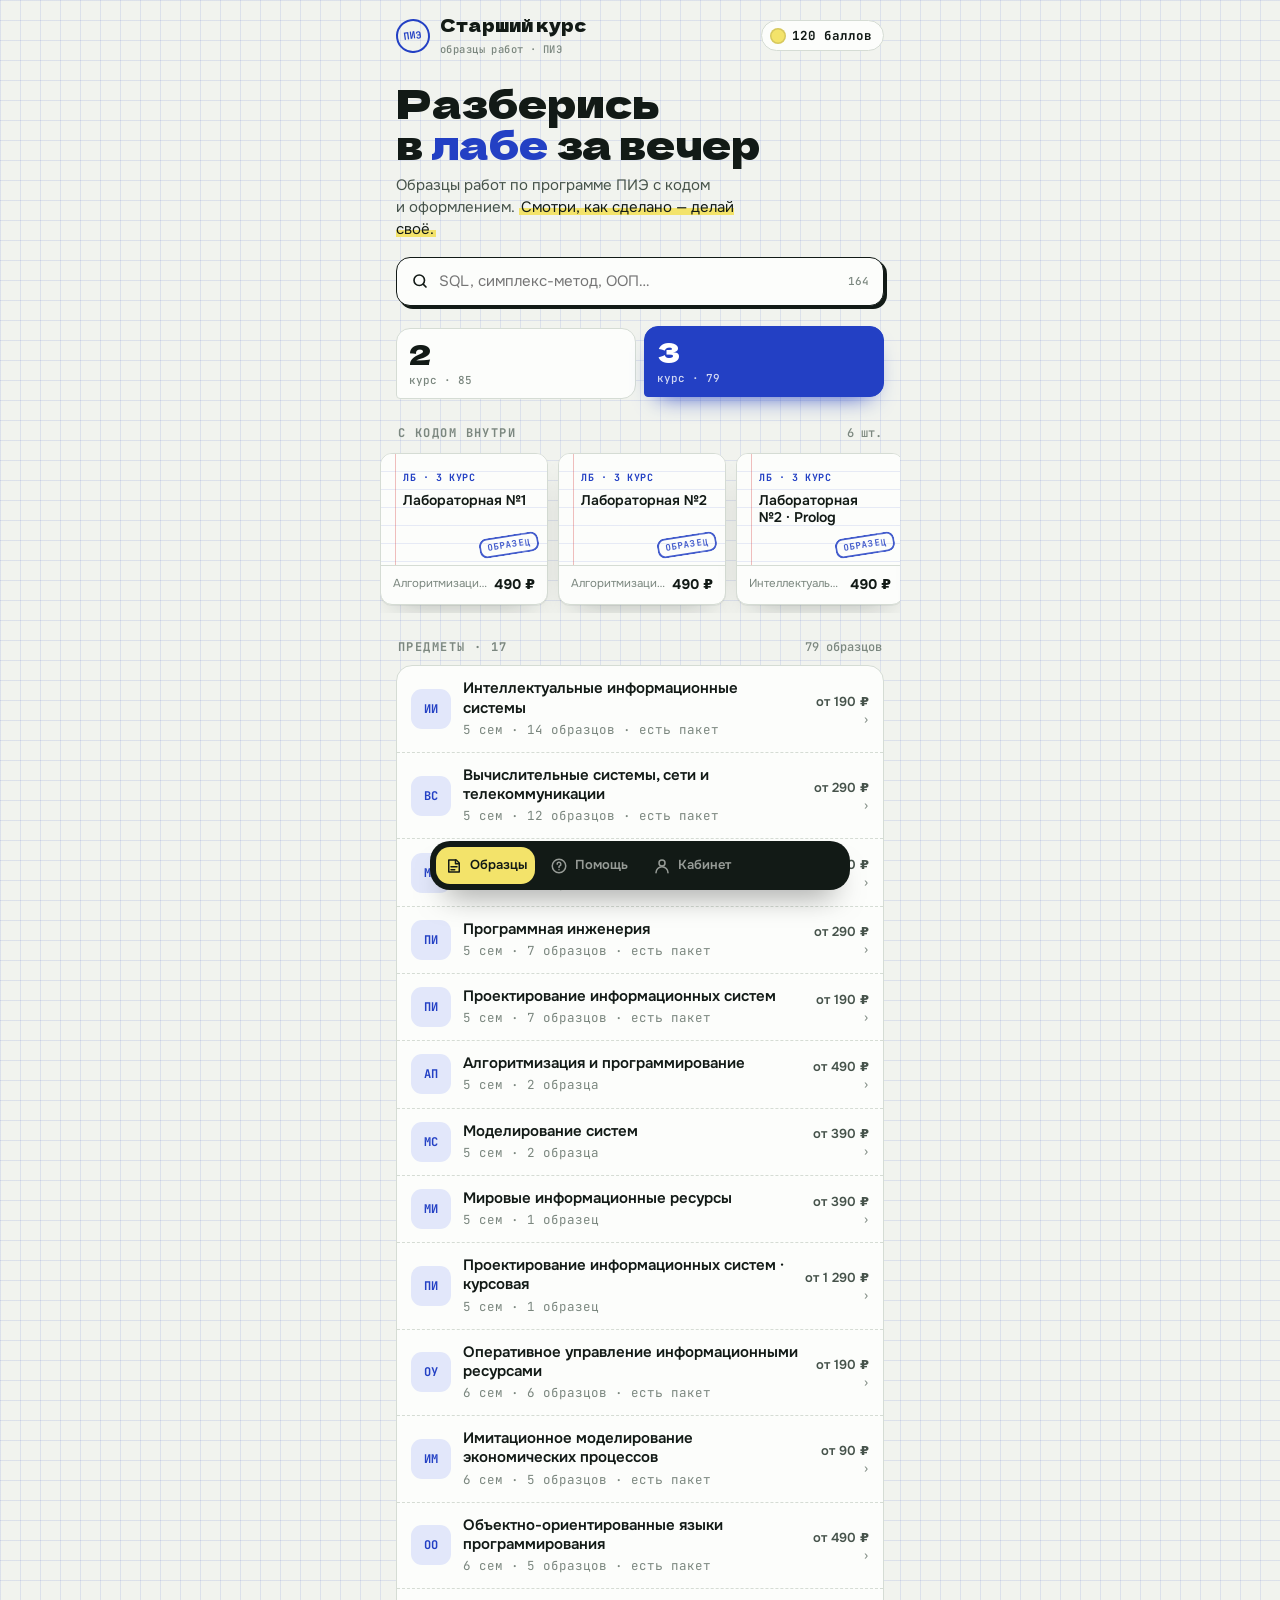
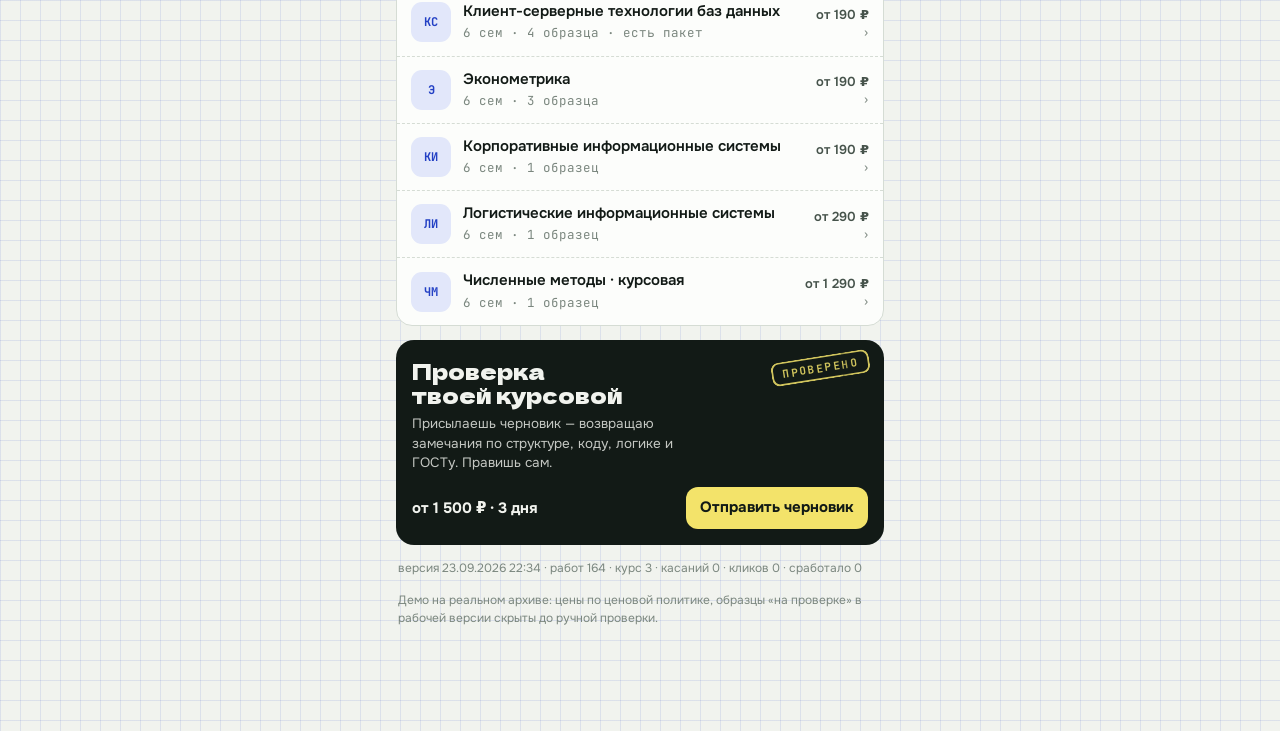
==== commit 76a3e6b1: "Add files via upload" ====
--- a/app.html
+++ b/app.html
@@ -1,679 +1,684 @@
-<!doctype html>
-<html lang="ru">
-<head>
-<meta charset="utf-8">
-<meta name="viewport" content="width=device-width,initial-scale=1,viewport-fit=cover">
-<script src="https://telegram.org/js/telegram-web-app.js"></script>
-<title>Старший курс</title>
-<meta name="robots" content="noindex,nofollow">
-<meta http-equiv="Cache-Control" content="no-store, max-age=0">
-<link rel="stylesheet" href="fonts/fonts.css">
-<style>
-:root{
-  --paper:#F1F3EE; --paper-2:#E6EAE3; --sheet:#FCFDFB; --line:#D5DCD4; --rule:rgba(35,64,196,.10); --margin:rgba(214,70,70,.35);
-  --ink:#121A16; --ink-2:#46534B; --ink-3:#7B877F;
-  --pen:#2340C4; --pen-2:#3F5BE0; --pen-soft:#E2E7FA; --on-pen:#FFFFFF;
-  --hl:#F3E36A; --hl-ink:#121A16;
-  --ok:#1C7A4A; --ok-soft:#DCF0E3; --warn:#94650A; --warn-soft:#F5EACB;
-  --lift:0 1px 0 rgba(18,26,22,.05),0 14px 30px -18px rgba(18,26,22,.35);
-  --display:"Dela Gothic One","Arial Black",Impact,system-ui,sans-serif;
-  --sans:"Onest",system-ui,-apple-system,"Segoe UI",Roboto,sans-serif;
-  --mono:"JetBrains Mono",ui-monospace,"SF Mono",Menlo,Consolas,monospace;
-}
-@media (prefers-color-scheme:dark){:root:not([data-theme="light"]){
-  --paper:#0D1210; --paper-2:#141B18; --sheet:#171F1B; --line:#25302A; --rule:rgba(130,155,255,.07); --margin:rgba(230,100,100,.25);
-  --ink:#E7ECE8; --ink-2:#A8B5AD; --ink-3:#74827A;
-  --pen:#8CA3FF; --pen-2:#A9BAFF; --pen-soft:#1B2547; --on-pen:#0B1230;
-  --hl:#6B5F12; --hl-ink:#FFF6B8;
-  --ok:#70D39E; --ok-soft:#14331F; --warn:#E6BF62; --warn-soft:#33290D;
-  --lift:0 1px 0 rgba(0,0,0,.4),0 16px 34px -18px rgba(0,0,0,.8);
-}}
-:root[data-theme="dark"]{
-  --paper:#0D1210; --paper-2:#141B18; --sheet:#171F1B; --line:#25302A; --rule:rgba(130,155,255,.07); --margin:rgba(230,100,100,.25);
-  --ink:#E7ECE8; --ink-2:#A8B5AD; --ink-3:#74827A;
-  --pen:#8CA3FF; --pen-2:#A9BAFF; --pen-soft:#1B2547; --on-pen:#0B1230;
-  --hl:#6B5F12; --hl-ink:#FFF6B8;
-  --ok:#70D39E; --ok-soft:#14331F; --warn:#E6BF62; --warn-soft:#33290D;
-  --lift:0 1px 0 rgba(0,0,0,.4),0 16px 34px -18px rgba(0,0,0,.8);
-}
-*{box-sizing:border-box}
-button,a{cursor:pointer;touch-action:manipulation;-webkit-tap-highlight-color:rgba(0,0,0,.06)}
-html,body{height:100%}
-body{margin:0;background:var(--paper);color:var(--ink);font:15px/1.45 var(--sans);-webkit-font-smoothing:antialiased;
-  background-image:linear-gradient(var(--rule) 1px,transparent 1px),linear-gradient(90deg,var(--rule) 1px,transparent 1px);background-size:20px 20px}
-button,input,textarea,select{font:inherit;color:inherit}
-button{cursor:pointer;-webkit-tap-highlight-color:transparent}
-:focus-visible{outline:2px solid var(--pen);outline-offset:2px;border-radius:8px}
-.app{max-width:520px;margin:0 auto;min-height:100%;padding-inline:16px;padding-block:0 104px}
-.mk{background:linear-gradient(transparent 55%,var(--hl) 55%,var(--hl) 92%,transparent 92%);color:var(--hl-ink);padding:0 2px;border-radius:2px}
-.mono{font-family:var(--mono)}
-
-/* ---------- шапка ---------- */
-.top{padding:16px 0 4px}
-.brand{display:flex;align-items:center;justify-content:space-between;gap:12px}
-.logo{display:flex;align-items:center;gap:10px}
-.seal{width:34px;height:34px;border-radius:50%;border:2px solid var(--pen);color:var(--pen);display:grid;place-items:center;font:700 10px/1 var(--mono);letter-spacing:.02em;transform:rotate(-8deg)}
-.logo b{font:400 17px/1 var(--display);letter-spacing:.01em}
-.logo small{display:block;font:500 10.5px var(--mono);color:var(--ink-3);margin-top:3px;letter-spacing:.04em}
-.bal{display:flex;align-items:center;gap:6px;font:600 12.5px var(--mono);background:var(--sheet);border:1px solid var(--line);border-radius:999px;padding:6px 11px 6px 8px}
-.bal i{width:16px;height:16px;border-radius:50%;background:var(--hl);display:inline-block;box-shadow:inset 0 0 0 1.5px rgba(0,0,0,.12)}
-
-.hero{margin:22px 0 16px;position:relative}
-.hero h1{margin:0;font:400 clamp(30px,9vw,40px)/1.02 var(--display);letter-spacing:-.005em;text-wrap:balance}
-.hero h1 .pen{color:var(--pen)}
-.hero p{margin:12px 0 0;color:var(--ink-2);max-width:34ch}
-.hero .stamp{position:absolute;right:-2px;top:-6px}
-
-.stamp{display:inline-grid;place-items:center;border:2.5px solid var(--pen);color:var(--pen);border-radius:8px;padding:5px 9px 4px;font:700 11px/1 var(--mono);letter-spacing:.14em;text-transform:uppercase;transform:rotate(-9deg);opacity:.85;
-  mask-image:radial-gradient(circle at 30% 40%,#000 60%,rgba(0,0,0,.72) 61%,#000 74%);-webkit-mask-image:radial-gradient(circle at 30% 40%,#000 60%,rgba(0,0,0,.72) 61%,#000 74%)}
-.stamp.big{font-size:15px;padding:8px 12px 7px;border-width:3px}
-.stamp.ok{border-color:var(--ok);color:var(--ok)}
-
-.search{display:flex;align-items:center;gap:10px;background:var(--sheet);border:1.5px solid var(--ink);border-radius:14px;padding:0 14px;box-shadow:3px 3px 0 var(--ink)}
-.search input{flex:1;min-width:0;border:0;background:transparent;padding:13px 0;outline:none}
-.search svg{flex:none}
-.search kbd{font:500 11px var(--mono);color:var(--ink-3)}
-
-/* ---------- разделители-закладки курсов ---------- */
-.tabs-course{display:grid;grid-template-columns:repeat(2,1fr);gap:8px;margin:22px 0 4px}
-.tc{position:relative;text-align:left;border:1.5px solid var(--line);background:var(--sheet);border-radius:14px 14px 14px 4px;padding:12px 12px 11px;transition:transform .15s,border-color .15s,box-shadow .15s}
-.tc b{display:block;font:400 26px/1 var(--display)}
-.tc span{display:block;font:500 11px var(--mono);color:var(--ink-3);margin-top:6px}
-.tc[aria-pressed="true"]{border-color:var(--pen);background:var(--pen);color:var(--on-pen);box-shadow:0 12px 24px -14px var(--pen);transform:translateY(-2px)}
-.tc[aria-pressed="true"] span{color:inherit;opacity:.8}
-
-.sec{display:flex;align-items:baseline;justify-content:space-between;gap:10px;margin:26px 2px 10px}
-.sec h2{margin:0;font:600 12px var(--mono);letter-spacing:.12em;text-transform:uppercase;color:var(--ink-3)}
-.sec .aside{font:500 12px var(--mono);color:var(--ink-3)}
-
-/* подборка — лента обложек */
-.rail{display:flex;gap:10px;overflow-x:auto;margin-inline:-16px;padding:2px 16px 8px;scroll-snap-type:x mandatory;scrollbar-width:none}
-.rail::-webkit-scrollbar{display:none}
-.cover{flex:none;width:168px;scroll-snap-align:start;text-align:left;border:1px solid var(--line);border-radius:12px;background:var(--sheet);padding:0;overflow:hidden;box-shadow:var(--lift)}
-.cover .pg{height:112px;position:relative;padding:12px 12px 0 22px;background:
-  linear-gradient(90deg,transparent 14px,var(--margin) 14px,var(--margin) 15px,transparent 15px),
-  repeating-linear-gradient(var(--sheet) 0 17px,var(--rule) 17px 18px);border-bottom:1px solid var(--line)}
-.cover .pg em{font:700 10px var(--mono);color:var(--pen);font-style:normal;letter-spacing:.06em}
-.cover .pg strong{display:block;font:600 14px/1.2 var(--sans);margin-top:4px;text-wrap:balance}
-.cover .pg .stamp{position:absolute;right:8px;bottom:10px;font-size:9px;padding:4px 6px 3px}
-.cover .cf{padding:9px 12px 11px;display:flex;justify-content:space-between;align-items:center;gap:6px}
-.cover .cf small{font-size:11.5px;color:var(--ink-3);overflow:hidden;text-overflow:ellipsis;white-space:nowrap}
-.cover .cf b{font:700 14px var(--sans);font-variant-numeric:tabular-nums;white-space:nowrap}
-
-/* список предметов — ведомость */
-.ledger{background:var(--sheet);border:1px solid var(--line);border-radius:16px;overflow:hidden}
-.lr{display:grid;grid-template-columns:40px 1fr auto;align-items:center;gap:12px;width:100%;text-align:left;border:0;background:transparent;padding:13px 14px;border-top:1px dashed var(--line)}
-.lr:first-child{border-top:0}
-.lr:active{background:var(--paper-2)}
-.lr .code{width:40px;height:40px;border-radius:11px;display:grid;place-items:center;font:700 12px var(--mono);background:var(--pen-soft);color:var(--pen)}
-.lr .t{font-weight:600;line-height:1.28}
-.lr .s{font-size:12.5px;color:var(--ink-3);margin-top:3px;font-family:var(--mono)}
-.lr .p{font:600 13px var(--sans);color:var(--ink-2);white-space:nowrap;text-align:right}
-.lr .p small{display:block;font:500 10.5px var(--mono);color:var(--ink-3);margin-top:2px}
-
-.consult{display:grid;grid-template-columns:1fr auto;gap:12px;align-items:center;width:100%;text-align:left;margin-top:12px;border:0;border-radius:16px;padding:16px;background:var(--ink);color:var(--paper);position:relative;overflow:hidden}
-.consult b{font:400 18px/1.15 var(--display);display:block}
-.consult span{display:block;font-size:13px;opacity:.75;margin-top:6px}
-.consult .go{width:44px;height:44px;border-radius:50%;background:var(--hl);color:#121A16;display:grid;place-items:center}
-
-/* ---------- предмет ---------- */
-.back{display:inline-flex;align-items:center;gap:4px;border:0;background:none;color:var(--pen);padding:16px 0 6px;font-weight:600}
-.subj-h{margin:6px 0 4px;font:400 28px/1.05 var(--display);text-wrap:balance}
-.subj-s{font:500 12.5px var(--mono);color:var(--ink-3)}
-.bundle{margin:16px 0 4px;border:1.5px dashed var(--pen);border-radius:16px;padding:14px;background:var(--pen-soft);display:grid;grid-template-columns:1fr auto;gap:10px;align-items:center}
-.bundle b{display:block;font-weight:700}
-.bundle span{font-size:13px;color:var(--ink-2)}
-.bundle .pr{text-align:right;white-space:nowrap}
-.bundle .pr s{display:block;font-size:12px;color:var(--ink-3)}
-.bundle .pr strong{font:700 18px var(--sans);font-variant-numeric:tabular-nums}
-.chips{display:flex;gap:6px;overflow-x:auto;margin:14px -16px 4px;padding:2px 16px 4px;scrollbar-width:none}
-.chips::-webkit-scrollbar{display:none}
-.chip{flex:none;border:1.5px solid var(--line);background:var(--sheet);border-radius:999px;padding:7px 13px;font-size:13px;font-weight:500;color:var(--ink-2)}
-.chip[aria-pressed="true"]{background:var(--ink);color:var(--paper);border-color:var(--ink)}
-
-/* карточка-лист */
-.sheetcard{position:relative;display:block;width:100%;text-align:left;border:1px solid var(--line);border-radius:14px;background:var(--sheet);margin-top:10px;padding:14px 14px 13px 26px;overflow:hidden;
-  background-image:linear-gradient(90deg,transparent 15px,var(--margin) 15px,var(--margin) 16px,transparent 16px);transition:transform .12s}
-.sheetcard:active{transform:scale(.992)}
-.sheetcard .hd{display:flex;gap:8px;align-items:center;font:500 11px var(--mono);color:var(--ink-3);letter-spacing:.02em}
-.sheetcard .hd b{color:var(--pen);font-weight:700}
-.sheetcard h3{margin:6px 0 10px;font-size:17.5px;line-height:1.22;letter-spacing:-.01em;padding-right:70px}
-.sheetcard .stamp{position:absolute;right:12px;top:14px;font-size:9.5px;padding:4px 6px 3px}
-.row2{display:flex;align-items:center;justify-content:space-between;gap:10px}
-.exts{display:flex;gap:4px;flex-wrap:wrap}
-.ext{font:500 11px var(--mono);padding:3px 6px;border-radius:6px;background:var(--paper-2);color:var(--ink-2)}
-.price{font:700 17px var(--sans);font-variant-numeric:tabular-nums;white-space:nowrap}
-.pill{font:600 11px var(--sans);padding:3px 8px;border-radius:999px;background:var(--warn-soft);color:var(--warn)}
-.pill.ok{background:var(--ok-soft);color:var(--ok)}
-
-/* ---------- нижний лист ---------- */
-.scrim{position:fixed;inset:0;background:rgba(8,12,10,.5);z-index:20;animation:fade .2s}
-@keyframes fade{from{opacity:0}}
-.sheet{position:fixed;left:0;right:0;bottom:0;z-index:21;max-width:520px;margin:0 auto;background:var(--paper);border-radius:22px 22px 0 0;
-  padding:10px 16px calc(18px + env(safe-area-inset-bottom,0px));max-height:90%;overflow:auto;animation:up .26s cubic-bezier(.2,.8,.2,1)}
-@keyframes up{from{transform:translateY(40px);opacity:.4}}
-.grab{width:42px;height:4px;border-radius:4px;background:var(--line);margin:0 auto 14px}
-.preview{position:relative;border:1px solid var(--line);border-radius:14px;background:var(--sheet);padding:16px 16px 14px 30px;overflow:hidden;box-shadow:var(--lift);
-  background-image:linear-gradient(90deg,transparent 18px,var(--margin) 18px,var(--margin) 19px,transparent 19px),repeating-linear-gradient(var(--sheet) 0 23px,var(--rule) 23px 24px)}
-.preview .hd{font:500 11px var(--mono);color:var(--ink-3)}
-.preview .hd b{color:var(--pen)}
-.preview h3{margin:8px 0 2px;font:400 22px/1.1 var(--display);text-wrap:balance}
-.preview .sj{color:var(--ink-2);font-size:13.5px}
-.preview .toc{margin:14px 0 0;padding:0;list-style:none;font:500 12.5px/24px var(--mono);color:var(--ink-2)}
-.preview .toc li{display:flex;justify-content:space-between;gap:8px}
-.preview .toc li span:last-child{color:var(--ink-3)}
-.preview > .stamp{position:absolute;right:16px;bottom:18px}
-.facts{display:grid;grid-template-columns:repeat(3,1fr);gap:8px;margin:12px 0}
-.facts div{border:1px solid var(--line);background:var(--sheet);border-radius:12px;padding:10px}
-.facts b{display:block;font:400 22px/1 var(--display)}
-.facts span{font-size:11.5px;color:var(--ink-3)}
-.why{display:flex;gap:10px;align-items:flex-start;font-size:14px;color:var(--ink-2);margin:12px 2px}
-.why svg{flex:none;color:var(--pen);margin-top:2px}
-.fine{font-size:12px;color:var(--ink-3);line-height:1.45}
-.total{display:flex;justify-content:space-between;align-items:flex-end;margin:16px 2px 12px}
-.total span{font-size:13px;color:var(--ink-3)}
-.total strong{font:400 30px/1 var(--display);font-variant-numeric:tabular-nums}
-.btn{position:relative;display:flex;align-items:center;justify-content:center;gap:10px;width:100%;border:0;border-radius:14px;padding:15px;font-weight:700;font-size:16px;background:var(--pen);color:var(--on-pen);box-shadow:0 14px 26px -14px var(--pen);transition:transform .1s}
-.btn:active{transform:translateY(1px)}
-.btn:disabled{opacity:.4;box-shadow:none;cursor:not-allowed}
-.btn.ink{background:var(--ink);color:var(--paper);box-shadow:none}
-.lines{border:1px solid var(--line);background:var(--sheet);border-radius:14px;padding:4px 14px}
-.lines div{display:flex;justify-content:space-between;padding:10px 0;border-top:1px dashed var(--line);font-size:14px}
-.lines div:first-child{border-top:0}
-.lines div span:last-child{font-variant-numeric:tabular-nums;font-weight:600}
-.sbp{display:flex;align-items:center;gap:12px;border:1.5px solid var(--ink);border-radius:14px;padding:12px;margin:12px 0;background:var(--sheet)}
-.sbp .lg{width:40px;height:40px;border-radius:10px;display:grid;grid-template-columns:1fr 1fr;gap:3px;padding:7px;background:var(--ink)}
-.sbp .lg i{border-radius:3px}
-.sbp .t{font-weight:700}
-.sbp .s{font-size:12.5px;color:var(--ink-3)}
-.check{display:flex;gap:10px;align-items:flex-start;font-size:13.5px;color:var(--ink-2);margin:10px 2px}
-.check input{width:20px;height:20px;margin:0;flex:none;accent-color:var(--pen)}
-.check a{color:var(--pen)}
-.done{text-align:center;padding:10px 0 6px}
-.done .stamp{animation:slam .45s cubic-bezier(.3,1.6,.5,1) both}
-@keyframes slam{0%{transform:rotate(-9deg) scale(2.4);opacity:0}60%{opacity:1}100%{transform:rotate(-9deg) scale(1)}}
-.done h3{margin:18px 0 4px;font:400 24px var(--display)}
-@media (prefers-reduced-motion:reduce){.sheet,.scrim,.done .stamp{animation:none}.tc,.btn,.sheetcard{transition:none}}
-
-/* ---------- консультация / кабинет ---------- */
-.card{background:var(--sheet);border:1px solid var(--line);border-radius:16px;padding:16px}
-.field{display:flex;flex-direction:column;gap:6px;margin-bottom:14px}
-.field label{font:600 11.5px var(--mono);letter-spacing:.08em;text-transform:uppercase;color:var(--ink-3)}
-.field select,.field textarea{background:var(--paper);border:1.5px solid var(--line);border-radius:12px;padding:12px;width:100%}
-.field textarea{min-height:88px;resize:vertical}
-.dur{display:grid;grid-template-columns:repeat(3,1fr);gap:6px}
-.opt{border:1.5px solid var(--line);background:var(--paper);border-radius:12px;padding:10px 6px;text-align:center}
-.opt b{display:block;font:700 14px var(--sans)}
-.opt small{display:block;font:500 11px var(--mono);color:var(--ink-3);margin-top:2px}
-.opt[aria-pressed="true"]{border-color:var(--pen);background:var(--pen-soft);color:var(--pen)}
-.slots{display:grid;grid-template-columns:repeat(3,1fr);gap:6px}
-.slot{border:1.5px solid var(--line);background:var(--paper);border-radius:12px;padding:9px 4px;text-align:center;font:600 14px var(--mono)}
-.slot small{display:block;font:500 11px var(--sans);color:var(--ink-3)}
-.slot[aria-pressed="true"]{border-color:var(--pen);background:var(--pen-soft);color:var(--pen)}
-.stat{display:grid;grid-template-columns:1fr 1fr;gap:8px}
-.stat div{background:var(--sheet);border:1px solid var(--line);border-radius:16px;padding:14px}
-.stat b{display:block;font:400 30px/1 var(--display)}
-.stat span{display:block;font-size:12.5px;color:var(--ink-3);margin-top:6px}
-.ref{margin-top:12px;display:flex;gap:8px}
-.ref code{flex:1;min-width:0;overflow:hidden;text-overflow:ellipsis;white-space:nowrap;font:500 12.5px var(--mono);background:var(--paper);border:1.5px dashed var(--line);border-radius:12px;padding:11px}
-.ref button{flex:none;border:0;background:var(--ink);color:var(--paper);border-radius:12px;padding:0 14px;font-weight:600;font-size:13px}
-.ticket{display:grid;grid-template-columns:auto 1fr auto;gap:10px;align-items:center;padding:12px 0;border-top:1px dashed var(--line)}
-.ticket:first-child{border-top:0}
-.ticket .t{font-weight:600;line-height:1.25}
-.ticket .s{font:500 11.5px var(--mono);color:var(--ink-3);margin-top:3px}
-.ticket .b{border:1.5px solid var(--line);background:var(--paper);border-radius:10px;padding:7px 11px;font-weight:600;font-size:13px}
-.empty{text-align:center;color:var(--ink-3);padding:22px 8px;font-size:14px}
-.docs a{display:flex;justify-content:space-between;padding:13px 0;border-top:1px dashed var(--line);color:var(--ink);text-decoration:none;font-weight:500}
-.docs a:first-child{border-top:0}
-.note{font-size:12px;color:var(--ink-3);margin:14px 2px 0;line-height:1.5}
-
-/* ---------- поддержка ---------- */
-.topics{display:grid;grid-template-columns:1fr 1fr;gap:8px}
-.topic{text-align:left;border:1.5px solid var(--line);background:var(--sheet);border-radius:14px;padding:12px;display:flex;flex-direction:column;gap:6px;min-height:84px}
-.topic svg{color:var(--pen)}
-.topic b{font-size:14px;line-height:1.25}
-.topic[aria-pressed="true"]{border-color:var(--pen);background:var(--pen-soft)}
-.faq details{border-top:1px dashed var(--line);padding:12px 0}
-.faq details:first-child{border-top:0}
-.faq summary{cursor:pointer;font-weight:600;list-style:none;display:flex;justify-content:space-between;gap:10px}
-.faq summary::-webkit-details-marker{display:none}
-.faq summary::after{content:"+";font:500 18px/1 var(--mono);color:var(--pen)}
-.faq details[open] summary::after{content:"–"}
-.faq p{margin:8px 0 0;color:var(--ink-2);font-size:14px}
-.sla{display:flex;align-items:center;gap:8px;font:500 12px var(--mono);color:var(--ink-3);margin:10px 2px 0}
-.sla i{width:8px;height:8px;border-radius:50%;background:var(--ok);box-shadow:0 0 0 3px var(--ok-soft)}
-.tgbtn{display:flex;align-items:center;gap:12px;width:100%;text-align:left;border:1.5px solid var(--ink);background:var(--sheet);border-radius:14px;padding:12px 14px;box-shadow:3px 3px 0 var(--ink);margin-top:12px}
-.tgbtn .ic{width:38px;height:38px;border-radius:50%;background:#2AABEE;color:#fff;display:grid;place-items:center;flex:none}
-.tgbtn b{display:block}
-.tgbtn small{display:block;font-size:12.5px;color:var(--ink-3)}
-.ticket-ok{border:1.5px dashed var(--ok);background:var(--ok-soft);border-radius:14px;padding:12px 14px;margin-top:12px;font-size:14px}
-.ticket-ok b{font-family:var(--mono)}
-.help-link{border:0;background:none;color:var(--pen);font-weight:600;padding:0;font-size:13px}
-
-/* ---------- проверка курсовой ---------- */
-.rv-hero{position:relative;border-radius:18px;background:var(--ink);color:var(--paper);padding:18px 16px 16px;overflow:hidden;margin-top:14px}
-.rv-hero h2{margin:0;font:400 22px/1.1 var(--display);text-wrap:balance;max-width:14ch}
-.rv-hero p{margin:8px 0 0;font-size:13.5px;opacity:.8;max-width:30ch}
-.rv-hero .stamp{position:absolute;right:14px;top:16px;border-color:var(--hl);color:var(--hl)}
-.rv-hero .row{display:flex;justify-content:space-between;align-items:center;margin-top:14px;gap:10px}
-.rv-hero .row b{font:700 15px var(--sans);white-space:nowrap}
-.rv-hero .go{border:0;background:var(--hl);color:#121A16;border-radius:12px;padding:10px 14px;font-weight:700}
-.marks{margin:14px 0 0;padding:0;list-style:none;display:grid;gap:10px}
-.marks li{display:grid;grid-template-columns:28px 1fr;gap:10px;align-items:start;font-size:14px;color:var(--ink-2)}
-.marks li b{color:var(--ink);display:block}
-.marks .n{width:28px;height:28px;border-radius:8px;display:grid;place-items:center;background:var(--pen-soft);color:var(--pen);font:700 12px var(--mono)}
-.redline{margin-top:12px;border:1px solid var(--line);border-radius:12px;background:var(--sheet);padding:12px 12px 12px 28px;position:relative;font-size:13.5px;
-  background-image:linear-gradient(90deg,transparent 16px,var(--margin) 16px,var(--margin) 17px,transparent 17px)}
-.redline s{color:var(--ink-3)}
-.redline .cm{display:block;margin-top:6px;font:500 12px/1.4 var(--mono);color:var(--pen)}
-.vol{display:grid;gap:6px}
-.vol .opt{display:grid;grid-template-columns:1fr auto;text-align:left;padding:12px}
-.vol .opt b{font-size:14px}
-.vol .opt small{text-align:left}
-.vol .opt strong{grid-row:span 2;align-self:center;font:700 15px var(--sans);font-variant-numeric:tabular-nums}
-.focus{display:grid;grid-template-columns:1fr 1fr;gap:6px}
-.focus label{display:flex;gap:8px;align-items:center;border:1.5px solid var(--line);background:var(--paper);border-radius:12px;padding:10px;font-size:13.5px;font-weight:500}
-.focus input{accent-color:var(--pen);width:18px;height:18px;margin:0}
-.drop{display:flex;align-items:center;gap:12px;border:1.5px dashed var(--pen);background:var(--pen-soft);border-radius:14px;padding:14px;cursor:pointer}
-.drop b{display:block;color:var(--pen)}
-.drop span{font-size:12.5px;color:var(--ink-3)}
-.drop input{position:absolute;width:1px;height:1px;opacity:0}
-.field .focus label,.field label.drop{font:500 13.5px var(--sans);letter-spacing:0;text-transform:none;color:var(--ink)}
-.switch{display:flex;justify-content:space-between;align-items:center;gap:12px;font-size:14px}
-.switch input{width:20px;height:20px;accent-color:var(--pen)}
-
-/* ---------- таббар ---------- */
-.tabbar{position:fixed;left:0;right:0;bottom:0;z-index:10;padding:0 12px calc(10px + env(safe-area-inset-bottom,0px))}
-.tabbar nav{max-width:420px;margin:0 auto;display:grid;grid-template-columns:repeat(3,1fr);gap:4px;background:var(--ink);border-radius:20px;padding:6px;box-shadow:0 18px 30px -16px rgba(0,0,0,.55)}
-.tabbar button{border:0;background:none;border-radius:14px;padding:9px 4px;display:flex;align-items:center;justify-content:center;gap:7px;font-size:13px;font-weight:600;color:var(--paper);opacity:.6;transition:background .15s,opacity .15s}
-.tabbar button[aria-current="page"]{background:var(--hl);color:#121A16;opacity:1}
-.toast{position:fixed;left:50%;bottom:96px;transform:translateX(-50%);z-index:30;background:var(--ink);color:var(--paper);padding:11px 15px;border-radius:12px;font-size:13.5px;max-width:calc(100% - 32px);box-shadow:var(--lift)}
-</style>
-</head>
-<body>
-
-
-<div class="app" id="app"></div>
-<div class="tabbar"><nav>
-  <button data-tab="catalog" aria-current="page"><svg width="18" height="18" viewBox="0 0 24 24" fill="none" stroke="currentColor" stroke-width="2" stroke-linecap="round" stroke-linejoin="round"><path d="M5 4h10l4 4v12H5z"/><path d="M14 4v5h5M8 13h8M8 17h5"/></svg>Образцы</button>
-  <button data-tab="support"><svg width="18" height="18" viewBox="0 0 24 24" fill="none" stroke="currentColor" stroke-width="2" stroke-linecap="round" stroke-linejoin="round"><circle cx="12" cy="12" r="9"/><path d="M9.5 9.5a2.5 2.5 0 1 1 3.5 2.3c-.6.3-1 .8-1 1.5v.7M12 17h.01"/></svg>Помощь</button>
-  <button data-tab="cabinet"><svg width="18" height="18" viewBox="0 0 24 24" fill="none" stroke="currentColor" stroke-width="2" stroke-linecap="round" stroke-linejoin="round"><circle cx="12" cy="8" r="4"/><path d="M4 21a8 8 0 0 1 16 0"/></svg>Кабинет</button>
-</nav></div>
-<div id="layer"></div>
-
-<script>
-const RAW = [{"id":1,"c":2,"s":"4","subj":"Алгоритмизация и программирование","t":"Лабораторная №1","type":"Лабораторная","files":3,"docs":2,"code":1,"img":0,"ext":["docx","pst"],"st":"Готово","p":490},{"id":2,"c":2,"s":"4","subj":"Алгоритмизация и программирование","t":"Лабораторная №2","type":"Лабораторная","files":4,"docs":2,"code":2,"img":0,"ext":["py","docx","xlsx"],"st":"Готово","p":490},{"id":3,"c":2,"s":"4","subj":"Алгоритмизация и программирование","t":"Лабораторная №3","type":"Лабораторная","files":5,"docs":1,"code":3,"img":0,"ext":["py","txt","docx"],"st":"Готово","p":490},{"id":4,"c":2,"s":"4","subj":"Алгоритмизация и программирование","t":"Лабораторная №4","type":"Лабораторная","files":6,"docs":2,"code":4,"img":0,"ext":["py","docx"],"st":"Готово","p":490},{"id":5,"c":2,"s":"4","subj":"Алгоритмизация и программирование","t":"Лабораторная №5","type":"Лабораторная","files":6,"docs":2,"code":3,"img":0,"ext":["py","docx","txt"],"st":"Готово","p":490},{"id":6,"c":2,"s":"4","subj":"Алгоритмизация и программирование","t":"Лабораторная №6","type":"Лабораторная","files":4,"docs":2,"code":2,"img":0,"ext":["docx","py"],"st":"Готово","p":490},{"id":7,"c":2,"s":"4","subj":"Алгоритмизация и программирование","t":"Лабораторная №7","type":"Лабораторная","files":9,"docs":6,"code":3,"img":0,"ext":["docx","py"],"st":"Готово","p":490},{"id":8,"c":2,"s":"4","subj":"Алгоритмизация и программирование","t":"Лабораторная №8","type":"Лабораторная","files":6,"docs":2,"code":0,"img":0,"ext":["png","docx"],"st":"Готово","p":390},{"id":9,"c":2,"s":"3","subj":"Базы данных","t":"БД «Туризм» в Access · готово для лаб №1–5","type":"Материалы","files":7,"docs":4,"code":2,"img":0,"ext":["xlsx","docx","accdb","txt"],"st":"Готово","p":990},{"id":10,"c":2,"s":"4","subj":"Базы данных · курсовая","t":"Курсовая работа","type":"Курсовая","files":2,"docs":2,"code":0,"img":0,"ext":["docx"],"st":"Готово","p":1290},{"id":11,"c":2,"s":"4","subj":"Информационная безопасность","t":"Лабораторная №1","type":"Лабораторная","files":1,"docs":1,"code":0,"img":0,"ext":["docx"],"st":"Готово","p":390},{"id":12,"c":2,"s":"4","subj":"Информационная безопасность","t":"Лабораторная №2","type":"Лабораторная","files":6,"docs":6,"code":0,"img":0,"ext":["docx","xlsx"],"st":"Готово","p":390},{"id":13,"c":2,"s":"4","subj":"Информационная безопасность","t":"Практическая №1","type":"Практическая","files":1,"docs":1,"code":0,"img":0,"ext":["docx"],"st":"Готово","p":290},{"id":14,"c":2,"s":"4","subj":"Информационная безопасность","t":"Практическая №2","type":"Практическая","files":2,"docs":2,"code":0,"img":0,"ext":["docx"],"st":"Готово","p":290},{"id":15,"c":2,"s":"3","subj":"Информационные системы и технологии","t":"Лабораторная №1","type":"Лабораторная","files":10,"docs":10,"code":0,"img":0,"ext":["docx"],"st":"Готово","p":390},{"id":16,"c":2,"s":"3","subj":"Информационные системы и технологии","t":"Лабораторная №2 (2 варианта)","type":"Лабораторная","files":2,"docs":2,"code":0,"img":0,"ext":["docx"],"st":"Готово","p":490},{"id":17,"c":2,"s":"3","subj":"Информационные системы и технологии","t":"Лабораторная №3","type":"Лабораторная","files":1,"docs":1,"code":0,"img":0,"ext":["xlsx"],"st":"Готово","p":390},{"id":18,"c":2,"s":"3","subj":"Информационные системы и технологии","t":"Лабораторная №4","type":"Лабораторная","files":7,"docs":0,"code":5,"img":0,"ext":["html","txt","jpg"],"st":"Готово","p":490},{"id":19,"c":2,"s":"3","subj":"Информационные системы и технологии","t":"Лабораторная №5","type":"Лабораторная","files":2,"docs":2,"code":0,"img":0,"ext":["xlsx"],"st":"Готово","p":390},{"id":20,"c":2,"s":"3","subj":"Информационные системы и технологии","t":"Конспекты и материалы","type":"Материалы","files":6,"docs":6,"code":0,"img":0,"ext":["docx","pptx"],"st":"Готово","p":190},{"id":21,"c":2,"s":"4","subj":"Исследование операций и методы оптимизации","t":"Лабораторная №1","type":"Лабораторная","files":2,"docs":2,"code":0,"img":0,"ext":["xlsx","docx"],"st":"Готово","p":390},{"id":22,"c":2,"s":"4","subj":"Исследование операций и методы оптимизации","t":"Конспекты и материалы","type":"Материалы","files":4,"docs":4,"code":0,"img":0,"ext":["xlsx"],"st":"Готово","p":190},{"id":23,"c":2,"s":"4","subj":"Менеджмент","t":"Все работы за семестр","type":"Материалы","files":9,"docs":8,"code":0,"img":0,"ext":["docx","txt"],"st":"Готово","p":690},{"id":24,"c":2,"s":"3","subj":"Модели данных","t":"Конспекты и материалы","type":"Материалы","files":1,"docs":1,"code":0,"img":0,"ext":["pptx"],"st":"Готово","p":190},{"id":25,"c":2,"s":"3","subj":"Модели данных · курсовая","t":"Курсовая работа","type":"Курсовая","files":10,"docs":5,"code":3,"img":0,"ext":["docx","erwin","gif","bp1"],"st":"Готово","p":1290},{"id":26,"c":2,"s":"3","subj":"Операционные системы","t":"Лабораторная №4","type":"Лабораторная","files":1,"docs":1,"code":0,"img":0,"ext":["docx"],"st":"Готово","p":390},{"id":27,"c":2,"s":"3","subj":"Операционные системы","t":"Лабораторная №5","type":"Лабораторная","files":1,"docs":1,"code":0,"img":0,"ext":["docx"],"st":"Готово","p":390},{"id":28,"c":2,"s":"3","subj":"Операционные системы","t":"Лабораторная №6","type":"Лабораторная","files":1,"docs":1,"code":0,"img":0,"ext":["docx"],"st":"Готово","p":390},{"id":29,"c":2,"s":"3","subj":"Операционные системы","t":"Лабораторная №7","type":"Лабораторная","files":1,"docs":1,"code":0,"img":0,"ext":["docx"],"st":"Готово","p":390},{"id":30,"c":2,"s":"4","subj":"Проектирование информационных систем","t":"Лабораторная №1","type":"Лабораторная","files":3,"docs":2,"code":0,"img":0,"ext":["docx","txt"],"st":"Готово","p":390},{"id":31,"c":2,"s":"4","subj":"Проектирование информационных систем","t":"Практическая №1","type":"Практическая","files":3,"docs":3,"code":0,"img":0,"ext":["pptx"],"st":"Готово","p":290},{"id":32,"c":2,"s":"4","subj":"Проектирование информационных систем","t":"Бизнес-процессы и нотации IDEF · презентация","type":"Материалы","files":2,"docs":1,"code":0,"img":0,"ext":["pptx"],"st":"Готово","p":390},{"id":33,"c":2,"s":"3","subj":"Реинжиниринг бизнес-процессов","t":"Лабораторная №1 (2 варианта)","type":"Лабораторная","files":3,"docs":1,"code":2,"img":0,"ext":["bp1","docx"],"st":"Готово","p":590},{"id":34,"c":2,"s":"3","subj":"Реинжиниринг бизнес-процессов","t":"Лабораторная №2","type":"Лабораторная","files":2,"docs":1,"code":1,"img":0,"ext":["bp1","docx"],"st":"Готово","p":490},{"id":35,"c":2,"s":"3","subj":"Реинжиниринг бизнес-процессов","t":"Лабораторная №3","type":"Лабораторная","files":2,"docs":1,"code":1,"img":0,"ext":["bp1","docx"],"st":"Готово","p":490},{"id":36,"c":2,"s":"3","subj":"Реинжиниринг бизнес-процессов","t":"Лабораторная №4","type":"Лабораторная","files":1,"docs":1,"code":0,"img":0,"ext":["docx"],"st":"Готово","p":390},{"id":37,"c":2,"s":"3","subj":"Реинжиниринг бизнес-процессов","t":"Лабораторная №5","type":"Лабораторная","files":3,"docs":1,"code":1,"img":0,"ext":["bp1","png","docx"],"st":"Готово","p":490},{"id":38,"c":2,"s":"3","subj":"Реинжиниринг бизнес-процессов","t":"Лабораторная №6","type":"Лабораторная","files":2,"docs":1,"code":1,"img":0,"ext":["bp1","docx"],"st":"Готово","p":490},{"id":39,"c":2,"s":"3","subj":"Реинжиниринг бизнес-процессов","t":"Лабораторная №7","type":"Лабораторная","files":2,"docs":1,"code":1,"img":0,"ext":["bp1","docx"],"st":"Готово","p":490},{"id":40,"c":2,"s":"3","subj":"Реинжиниринг бизнес-процессов","t":"Лабораторная №8","type":"Лабораторная","files":2,"docs":1,"code":1,"img":0,"ext":["bp1","docx"],"st":"Готово","p":490},{"id":41,"c":2,"s":"3","subj":"Реинжиниринг бизнес-процессов","t":"Лабораторная №9","type":"Лабораторная","files":2,"docs":1,"code":1,"img":0,"ext":["bp1","docx"],"st":"Готово","p":490},{"id":42,"c":2,"s":"3","subj":"Реинжиниринг бизнес-процессов","t":"Лабораторная №10 (2 варианта)","type":"Лабораторная","files":4,"docs":2,"code":2,"img":0,"ext":["bp1","docx"],"st":"Готово","p":590},{"id":43,"c":2,"s":"3","subj":"Реинжиниринг бизнес-процессов","t":"Лабораторная №11 (2 варианта)","type":"Лабораторная","files":5,"docs":2,"code":3,"img":0,"ext":["bp1","docx"],"st":"Готово","p":590},{"id":44,"c":2,"s":"3","subj":"Реинжиниринг бизнес-процессов","t":"Лабораторная №12 (2 варианта)","type":"Лабораторная","files":4,"docs":2,"code":2,"img":0,"ext":["bp1","docx"],"st":"Готово","p":590},{"id":45,"c":2,"s":"3","subj":"Реинжиниринг бизнес-процессов","t":"Лабораторная №13 (2 варианта)","type":"Лабораторная","files":4,"docs":2,"code":2,"img":0,"ext":["bp1","docx"],"st":"Готово","p":590},{"id":46,"c":2,"s":"3","subj":"Реинжиниринг бизнес-процессов","t":"Лабораторная №14 (2 варианта)","type":"Лабораторная","files":4,"docs":2,"code":2,"img":0,"ext":["bp1","docx"],"st":"Готово","p":590},{"id":47,"c":2,"s":"3","subj":"Реинжиниринг бизнес-процессов","t":"Лабораторная №15 (2 варианта)","type":"Лабораторная","files":3,"docs":2,"code":1,"img":0,"ext":["bp1","docx"],"st":"Готово","p":590},{"id":48,"c":2,"s":"3","subj":"Реинжиниринг бизнес-процессов","t":"Лабораторная №16 (2 варианта)","type":"Лабораторная","files":3,"docs":2,"code":1,"img":0,"ext":["bp1","docx"],"st":"Готово","p":590},{"id":49,"c":2,"s":"3","subj":"Реинжиниринг бизнес-процессов","t":"Материалы курса: модели BPwin (IBO Credit Corporation и др.)","type":"Материалы","files":11,"docs":1,"code":5,"img":0,"ext":["bp1","txt","lwd","docx"],"st":"Готово","p":390},{"id":50,"c":2,"s":"3","subj":"Структуры данных","t":"Лабораторная №1 (2 варианта)","type":"Лабораторная","files":7,"docs":3,"code":4,"img":0,"ext":["docx","pptx"],"st":"Готово","p":590},{"id":51,"c":2,"s":"3","subj":"Структуры данных","t":"Лабораторная №2 (2 варианта)","type":"Лабораторная","files":5,"docs":3,"code":2,"img":0,"ext":["docx","pptx","pas"],"st":"Готово","p":590},{"id":52,"c":2,"s":"3","subj":"Структуры данных","t":"Лабораторная №3 (2 варианта)","type":"Лабораторная","files":5,"docs":4,"code":1,"img":0,"ext":["docx","pas","pptx"],"st":"Готово","p":590},{"id":53,"c":2,"s":"3","subj":"Структуры данных","t":"Лабораторная №4 (2 варианта)","type":"Лабораторная","files":4,"docs":3,"code":1,"img":0,"ext":["docx","pas","pptx"],"st":"Готово","p":590},{"id":54,"c":2,"s":"3","subj":"Структуры данных","t":"Лабораторная №5","type":"Лабораторная","files":1,"docs":1,"code":0,"img":0,"ext":["docx"],"st":"Готово","p":390},{"id":55,"c":2,"s":"3","subj":"Структуры данных","t":"Лабораторная №6 (2 варианта)","type":"Лабораторная","files":5,"docs":4,"code":1,"img":0,"ext":["pptx","docx","pas"],"st":"Готово","p":590},{"id":56,"c":2,"s":"3","subj":"Структуры данных","t":"Лабораторная №8","type":"Лабораторная","files":3,"docs":2,"code":1,"img":0,"ext":["docx","pas","pptx"],"st":"Готово","p":490},{"id":57,"c":2,"s":"3","subj":"Структуры данных","t":"Лабораторная №9","type":"Лабораторная","files":3,"docs":2,"code":1,"img":0,"ext":["docx","pas","pptx"],"st":"Готово","p":490},{"id":58,"c":2,"s":"3","subj":"Структуры данных","t":"Практическая №2","type":"Практическая","files":7,"docs":7,"code":0,"img":0,"ext":["docx"],"st":"Готово","p":290},{"id":59,"c":2,"s":"3","subj":"Структуры данных","t":"Практическая №4","type":"Практическая","files":2,"docs":2,"code":0,"img":0,"ext":["docx"],"st":"Готово","p":290},{"id":60,"c":2,"s":"3","subj":"Структуры данных","t":"Практическая №5","type":"Практическая","files":5,"docs":1,"code":4,"img":0,"ext":["pas","docx"],"st":"Готово","p":290},{"id":61,"c":2,"s":"3","subj":"Структуры данных","t":"Конспекты и материалы","type":"Материалы","files":1,"docs":1,"code":0,"img":0,"ext":["docx"],"st":"Готово","p":190},{"id":62,"c":2,"s":"3","subj":"Теория вероятностей и математическая статистика","t":"Лабораторная №4","type":"Лабораторная","files":4,"docs":4,"code":0,"img":0,"ext":["xlsx","docx"],"st":"Готово","p":390},{"id":63,"c":2,"s":"3","subj":"Теория вероятностей и математическая статистика","t":"Лабораторная №5","type":"Лабораторная","files":3,"docs":3,"code":0,"img":0,"ext":["xlsx"],"st":"Готово","p":390},{"id":64,"c":2,"s":"3","subj":"Теория вероятностей и математическая статистика","t":"Лабораторная №6","type":"Лабораторная","files":1,"docs":1,"code":0,"img":0,"ext":["xlsx"],"st":"Готово","p":390},{"id":65,"c":2,"s":"3","subj":"Теория вероятностей и математическая статистика","t":"Лабораторная №7","type":"Лабораторная","files":1,"docs":1,"code":0,"img":0,"ext":["xlsx"],"st":"Готово","p":390},{"id":66,"c":2,"s":"3","subj":"Теория вероятностей и математическая статистика","t":"Статистический анализ «Мужчины и женщины» (Excel)","type":"Материалы","files":1,"docs":1,"code":0,"img":0,"ext":["xlsx"],"st":"Готово","p":490},{"id":67,"c":2,"s":"3","subj":"Теория систем и системный анализ","t":"Лабораторная №1","type":"Лабораторная","files":1,"docs":1,"code":0,"img":0,"ext":["xlsx"],"st":"Готово","p":390},{"id":68,"c":2,"s":"3","subj":"Теория систем и системный анализ","t":"Лабораторная №5","type":"Лабораторная","files":3,"docs":2,"code":1,"img":0,"ext":["xlsx","bp1"],"st":"Готово","p":490},{"id":69,"c":2,"s":"3","subj":"Теория систем и системный анализ","t":"Лабораторная №8","type":"Лабораторная","files":1,"docs":1,"code":0,"img":0,"ext":["xlsx"],"st":"Готово","p":390},{"id":70,"c":2,"s":"3","subj":"Теория систем и системный анализ","t":"Практическая №1 · Чёрный ящик","type":"Практическая","files":1,"docs":1,"code":0,"img":0,"ext":["docx"],"st":"Готово","p":290},{"id":71,"c":2,"s":"3","subj":"Теория систем и системный анализ","t":"Практическая №2","type":"Практическая","files":1,"docs":1,"code":0,"img":0,"ext":["docx"],"st":"Готово","p":290},{"id":72,"c":2,"s":"3","subj":"Теория систем и системный анализ","t":"Практическая №2 · Древо целей","type":"Практическая","files":1,"docs":1,"code":0,"img":0,"ext":["docx"],"st":"Готово","p":290},{"id":73,"c":2,"s":"3","subj":"Теория систем и системный анализ","t":"Практическая №4","type":"Практическая","files":1,"docs":1,"code":0,"img":0,"ext":["docx"],"st":"Готово","p":290},{"id":74,"c":2,"s":"3","subj":"Теория систем и системный анализ","t":"Практическая №4 · Учёт ювелирных изделий","type":"Практическая","files":1,"docs":0,"code":1,"img":0,"ext":["bp1"],"st":"Готово","p":290},{"id":75,"c":2,"s":"3","subj":"Теория систем и системный анализ","t":"Практическая №5 · МОБ-17","type":"Практическая","files":1,"docs":1,"code":0,"img":0,"ext":["xlsx"],"st":"Готово","p":290},{"id":76,"c":2,"s":"3","subj":"Теория систем и системный анализ","t":"Практическая №6 · Дисперсионный анализ","type":"Практическая","files":1,"docs":1,"code":0,"img":0,"ext":["xlsx"],"st":"Готово","p":290},{"id":77,"c":2,"s":"3","subj":"Теория систем и системный анализ","t":"Практическая №7","type":"Практическая","files":1,"docs":1,"code":0,"img":0,"ext":["xlsx"],"st":"Готово","p":290},{"id":78,"c":2,"s":"3","subj":"Теория систем и системный анализ","t":"Практическая №8 · Поиск решений","type":"Практическая","files":2,"docs":2,"code":0,"img":0,"ext":["xlsx"],"st":"Готово","p":290},{"id":79,"c":2,"s":"3","subj":"Теория систем и системный анализ","t":"Практическая №9 · Транспортная задача —","type":"Практическая","files":3,"docs":3,"code":0,"img":0,"ext":["xlsx"],"st":"Готово","p":290},{"id":80,"c":2,"s":"3","subj":"Теория систем и системный анализ","t":"Практическая №10","type":"Практическая","files":2,"docs":2,"code":0,"img":0,"ext":["xlsx"],"st":"Готово","p":290},{"id":81,"c":2,"s":"3","subj":"Теория систем и системный анализ","t":"Практическая №11","type":"Практическая","files":1,"docs":1,"code":0,"img":0,"ext":["xlsx"],"st":"Готово","p":290},{"id":82,"c":2,"s":"3","subj":"Теория систем и системный анализ","t":"Практическая №12 · Метод иерархий","type":"Практическая","files":3,"docs":3,"code":0,"img":0,"ext":["xlsx"],"st":"Готово","p":290},{"id":83,"c":2,"s":"3","subj":"Теория систем и системный анализ","t":"Конспекты и материалы","type":"Материалы","files":1,"docs":1,"code":0,"img":0,"ext":["docx"],"st":"Готово","p":190},{"id":84,"c":2,"s":"4","subj":"Экономика фирмы (предприятия)","t":"Конспекты и материалы","type":"Материалы","files":4,"docs":3,"code":0,"img":0,"ext":["docx","txt","xlsx"],"st":"Готово","p":190},{"id":85,"c":2,"s":"4","subj":"Экономика фирмы (предприятия)","t":"Пакет документов предприятия: устав, карточка, договоры, табели (2 варианта)","type":"Материалы","files":30,"docs":26,"code":0,"img":0,"ext":["docx","xlsx","png","txt"],"st":"Готово","p":590},{"id":86,"c":3,"s":"5","subj":"Алгоритмизация и программирование","t":"Лабораторная №1","type":"Лабораторная","files":12,"docs":1,"code":1,"img":0,"ext":["txt","jpg","py","docx"],"st":"Готово","p":490},{"id":87,"c":3,"s":"5","subj":"Алгоритмизация и программирование","t":"Лабораторная №2","type":"Лабораторная","files":2,"docs":1,"code":1,"img":0,"ext":["py","docx"],"st":"Готово","p":490},{"id":88,"c":3,"s":"5","subj":"Вычислительные системы, сети и телекоммуникации","t":"Лабораторная №1","type":"Лабораторная","files":1,"docs":1,"code":0,"img":0,"ext":["docx"],"st":"Готово","p":390},{"id":89,"c":3,"s":"5","subj":"Вычислительные системы, сети и телекоммуникации","t":"Лабораторная №4","type":"Лабораторная","files":1,"docs":1,"code":0,"img":0,"ext":["docx"],"st":"Готово","p":390},{"id":90,"c":3,"s":"5","subj":"Вычислительные системы, сети и телекоммуникации","t":"Лабораторная №8","type":"Лабораторная","files":1,"docs":1,"code":0,"img":0,"ext":["docx"],"st":"Готово","p":390},{"id":91,"c":3,"s":"5","subj":"Вычислительные системы, сети и телекоммуникации","t":"Лабораторная №9","type":"Лабораторная","files":1,"docs":1,"code":0,"img":0,"ext":["docx"],"st":"Готово","p":390},{"id":92,"c":3,"s":"5","subj":"Вычислительные системы, сети и телекоммуникации","t":"Практическая №1","type":"Практическая","files":1,"docs":1,"code":0,"img":0,"ext":["docx"],"st":"Готово","p":290},{"id":93,"c":3,"s":"5","subj":"Вычислительные системы, сети и телекоммуникации","t":"Практическая №2","type":"Практическая","files":1,"docs":1,"code":0,"img":0,"ext":["docx"],"st":"Готово","p":290},{"id":94,"c":3,"s":"5","subj":"Вычислительные системы, сети и телекоммуникации","t":"Практическая №3","type":"Практическая","files":1,"docs":1,"code":0,"img":0,"ext":["docx"],"st":"Готово","p":290},{"id":95,"c":3,"s":"5","subj":"Вычислительные системы, сети и телекоммуникации","t":"Практическая №4","type":"Практическая","files":1,"docs":1,"code":0,"img":0,"ext":["docx"],"st":"Готово","p":290},{"id":96,"c":3,"s":"5","subj":"Вычислительные системы, сети и телекоммуникации","t":"Практическая №5","type":"Практическая","files":1,"docs":1,"code":0,"img":0,"ext":["docx"],"st":"Готово","p":290},{"id":97,"c":3,"s":"5","subj":"Вычислительные системы, сети и телекоммуникации","t":"Практическая №6","type":"Практическая","files":1,"docs":1,"code":0,"img":0,"ext":["docx"],"st":"Готово","p":290},{"id":98,"c":3,"s":"5","subj":"Вычислительные системы, сети и телекоммуникации","t":"Практическая №7","type":"Практическая","files":1,"docs":1,"code":0,"img":0,"ext":["docx"],"st":"Готово","p":290},{"id":99,"c":3,"s":"5","subj":"Вычислительные системы, сети и телекоммуникации","t":"Практическая №9","type":"Практическая","files":1,"docs":1,"code":0,"img":0,"ext":["docx"],"st":"Готово","p":290},{"id":100,"c":3,"s":"6","subj":"Имитационное моделирование экономических процессов","t":"Практическая №2","type":"Практическая","files":2,"docs":1,"code":1,"img":0,"ext":["py","docx"],"st":"Готово","p":290},{"id":101,"c":3,"s":"6","subj":"Имитационное моделирование экономических процессов","t":"Практическая №3 · Марковские процессы","type":"Практическая","files":48,"docs":1,"code":2,"img":0,"ext":["png","py","md","docx"],"st":"Готово","p":390},{"id":102,"c":3,"s":"6","subj":"Имитационное моделирование экономических процессов","t":"Практическая №4","type":"Практическая","files":2,"docs":1,"code":1,"img":0,"ext":["py","docx"],"st":"Готово","p":290},{"id":103,"c":3,"s":"6","subj":"Имитационное моделирование экономических процессов","t":"Практическая №5","type":"Практическая","files":2,"docs":1,"code":1,"img":0,"ext":["docx","py"],"st":"Готово","p":290},{"id":104,"c":3,"s":"6","subj":"Имитационное моделирование экономических процессов","t":"Вопросы по первой теме","type":"Материалы","files":2,"docs":1,"code":0,"img":0,"ext":["txt","docx"],"st":"Готово","p":90},{"id":105,"c":3,"s":"5","subj":"Интеллектуальные информационные системы","t":"Лабораторная №1","type":"Лабораторная","files":2,"docs":1,"code":0,"img":0,"ext":["txt","docx"],"st":"Готово","p":390},{"id":106,"c":3,"s":"5","subj":"Интеллектуальные информационные системы","t":"Лабораторная №2","type":"Лабораторная","files":3,"docs":2,"code":0,"img":0,"ext":["docx","txt"],"st":"Готово","p":390},{"id":107,"c":3,"s":"5","subj":"Интеллектуальные информационные системы","t":"Лабораторная №2 · Prolog","type":"Лабораторная","files":1,"docs":0,"code":1,"img":0,"ext":["pl"],"st":"Готово","p":490},{"id":108,"c":3,"s":"5","subj":"Интеллектуальные информационные системы","t":"Лабораторная №3","type":"Лабораторная","files":2,"docs":1,"code":0,"img":0,"ext":["docx","txt"],"st":"Готово","p":390},{"id":109,"c":3,"s":"5","subj":"Интеллектуальные информационные системы","t":"Лабораторная №3 · Prolog","type":"Лабораторная","files":1,"docs":0,"code":1,"img":0,"ext":["pl"],"st":"Готово","p":490},{"id":110,"c":3,"s":"5","subj":"Интеллектуальные информационные системы","t":"Лабораторная №4 · Prolog","type":"Лабораторная","files":1,"docs":0,"code":1,"img":0,"ext":["pl"],"st":"Готово","p":490},{"id":111,"c":3,"s":"5","subj":"Интеллектуальные информационные системы","t":"Лабораторная №5 · Prolog","type":"Лабораторная","files":5,"docs":0,"code":4,"img":0,"ext":["pl","txt"],"st":"Готово","p":490},{"id":112,"c":3,"s":"5","subj":"Интеллектуальные информационные системы","t":"Лабораторная №22","type":"Лабораторная","files":1,"docs":1,"code":0,"img":0,"ext":["docx"],"st":"Готово","p":390},{"id":113,"c":3,"s":"5","subj":"Интеллектуальные информационные системы","t":"Практическая №2","type":"Практическая","files":1,"docs":1,"code":0,"img":0,"ext":["docx"],"st":"Готово","p":290},{"id":114,"c":3,"s":"5","subj":"Интеллектуальные информационные системы","t":"Практическая №3","type":"Практическая","files":1,"docs":1,"code":0,"img":0,"ext":["docx"],"st":"Готово","p":290},{"id":115,"c":3,"s":"5","subj":"Интеллектуальные информационные системы","t":"Практическая №4","type":"Практическая","files":1,"docs":1,"code":0,"img":0,"ext":["docx"],"st":"Готово","p":290},{"id":116,"c":3,"s":"5","subj":"Интеллектуальные информационные системы","t":"Практическая №5","type":"Практическая","files":1,"docs":1,"code":0,"img":0,"ext":["docx"],"st":"Готово","p":290},{"id":117,"c":3,"s":"5","subj":"Интеллектуальные информационные системы","t":"Конспекты и материалы","type":"Материалы","files":4,"docs":0,"code":2,"img":0,"ext":["pl","svg"],"st":"Готово","p":190},{"id":118,"c":3,"s":"5","subj":"Интеллектуальные информационные системы","t":"Практики","type":"Материалы","files":1,"docs":1,"code":0,"img":0,"ext":["docx"],"st":"Готово","p":190},{"id":119,"c":3,"s":"6","subj":"Клиент-серверные технологии баз данных","t":"Лабораторная №1","type":"Лабораторная","files":11,"docs":1,"code":6,"img":0,"ext":["cs","png","aspx","docx"],"st":"Готово","p":490},{"id":120,"c":3,"s":"6","subj":"Клиент-серверные технологии баз данных","t":"Лабораторная №2","type":"Лабораторная","files":22,"docs":1,"code":7,"img":0,"ext":["png","cs","config","csproj"],"st":"Готово","p":490},{"id":121,"c":3,"s":"6","subj":"Клиент-серверные технологии баз данных","t":"Лабораторная №3","type":"Лабораторная","files":7,"docs":0,"code":1,"img":0,"ext":["png","cs"],"st":"Готово","p":490},{"id":122,"c":3,"s":"6","subj":"Клиент-серверные технологии баз данных","t":"Клиент","type":"Материалы","files":9,"docs":0,"code":6,"img":0,"ext":["aspx","cs","md","sql"],"st":"Готово","p":190},{"id":123,"c":3,"s":"6","subj":"Корпоративные информационные системы","t":"Конспекты и материалы","type":"Материалы","files":2,"docs":2,"code":0,"img":0,"ext":["docx"],"st":"Готово","p":190},{"id":124,"c":3,"s":"6","subj":"Логистические информационные системы","t":"Практическая №1","type":"Практическая","files":2,"docs":2,"code":0,"img":0,"ext":["docx"],"st":"Готово","p":290},{"id":125,"c":3,"s":"5","subj":"Математическое моделирование","t":"Лабораторная №1","type":"Лабораторная","files":8,"docs":2,"code":6,"img":0,"ext":["py","docx"],"st":"Готово","p":490},{"id":126,"c":3,"s":"5","subj":"Математическое моделирование","t":"Лабораторная №3","type":"Лабораторная","files":5,"docs":4,"code":0,"img":0,"ext":["xlsx","txt"],"st":"Готово","p":390},{"id":127,"c":3,"s":"5","subj":"Математическое моделирование","t":"Практика на парах","type":"Практическая","files":1,"docs":1,"code":0,"img":0,"ext":["xlsx"],"st":"Готово","p":290},{"id":128,"c":3,"s":"5","subj":"Математическое моделирование","t":"Практическая №2","type":"Практическая","files":1,"docs":0,"code":1,"img":0,"ext":["py"],"st":"Готово","p":290},{"id":129,"c":3,"s":"5","subj":"Математическое моделирование","t":"Конспекты и материалы","type":"Материалы","files":6,"docs":5,"code":1,"img":0,"ext":["xlsx","pptx","html"],"st":"Готово","p":190},{"id":130,"c":3,"s":"5","subj":"Математическое моделирование","t":"Производственные функции","type":"Материалы","files":4,"docs":3,"code":0,"img":0,"ext":["xlsx","txt"],"st":"Готово","p":190},{"id":131,"c":3,"s":"5","subj":"Математическое моделирование","t":"Спрос и предложение","type":"Материалы","files":1,"docs":1,"code":0,"img":0,"ext":["xlsx"],"st":"Готово","p":190},{"id":132,"c":3,"s":"5","subj":"Мировые информационные ресурсы","t":"Сайт «Блокчейн» (HTML, CSS)","type":"Материалы","files":9,"docs":0,"code":5,"img":0,"ext":["html","png","css","jpg"],"st":"Готово","p":390},{"id":133,"c":3,"s":"5","subj":"Моделирование систем","t":"Лабораторная №1","type":"Лабораторная","files":1,"docs":1,"code":0,"img":0,"ext":["docx"],"st":"Готово","p":390},{"id":134,"c":3,"s":"5","subj":"Моделирование систем","t":"Лабораторная №2","type":"Лабораторная","files":1,"docs":1,"code":0,"img":0,"ext":["docx"],"st":"Готово","p":390},{"id":135,"c":3,"s":"6","subj":"Объектно-ориентированные языки программирования","t":"Лабораторная №1","type":"Лабораторная","files":2,"docs":1,"code":1,"img":0,"ext":["py","docx"],"st":"Готово","p":490},{"id":136,"c":3,"s":"6","subj":"Объектно-ориентированные языки программирования","t":"Лабораторная №2","type":"Лабораторная","files":6,"docs":4,"code":1,"img":0,"ext":["docx","txt","py"],"st":"Готово","p":490},{"id":137,"c":3,"s":"6","subj":"Объектно-ориентированные языки программирования","t":"Лабораторная №3","type":"Лабораторная","files":11,"docs":2,"code":1,"img":0,"ext":["txt","docx","py"],"st":"Готово","p":490},{"id":138,"c":3,"s":"6","subj":"Объектно-ориентированные языки программирования","t":"Лабораторная №4","type":"Лабораторная","files":8,"docs":6,"code":1,"img":0,"ext":["docx","txt","py"],"st":"Готово","p":490},{"id":139,"c":3,"s":"6","subj":"Объектно-ориентированные языки программирования","t":"Лабораторная №5","type":"Лабораторная","files":16,"docs":6,"code":7,"img":0,"ext":["docx","html","py","json"],"st":"Готово","p":490},{"id":140,"c":3,"s":"6","subj":"Оперативное управление информационными ресурсами","t":"Практическая №1 · Классификация информационных ресурсов","type":"Практическая","files":3,"docs":3,"code":0,"img":0,"ext":["xlsx","docx","pptx"],"st":"Готово","p":290},{"id":141,"c":3,"s":"6","subj":"Оперативное управление информационными ресурсами","t":"Практическая №2 · SWOT-анализ","type":"Практическая","files":3,"docs":3,"code":0,"img":0,"ext":["docx","xlsx"],"st":"Готово","p":290},{"id":142,"c":3,"s":"6","subj":"Оперативное управление информационными ресурсами","t":"Практическая №2.1 · Вывод товара на маркетплейс","type":"Практическая","files":11,"docs":7,"code":1,"img":0,"ext":["docx","png","xlsx","html"],"st":"Готово","p":290},{"id":143,"c":3,"s":"6","subj":"Оперативное управление информационными ресурсами","t":"Практическая №3 · ABC/XYZ-анализ в SQL","type":"Практическая","files":9,"docs":4,"code":2,"img":0,"ext":["xlsx","docx","csv","sql"],"st":"Готово","p":290},{"id":144,"c":3,"s":"6","subj":"Оперативное управление информационными ресурсами","t":"Практическая №3.3 · Дашборд в Yandex DataLens","type":"Практическая","files":19,"docs":2,"code":3,"img":0,"ext":["png","sql","docx"],"st":"Готово","p":290},{"id":145,"c":3,"s":"6","subj":"Оперативное управление информационными ресурсами","t":"Конспекты и материалы","type":"Материалы","files":12,"docs":5,"code":3,"img":0,"ext":["png","docx","py","pptx"],"st":"Готово","p":190},{"id":146,"c":3,"s":"5","subj":"Программная инженерия","t":"Лабораторная №1","type":"Лабораторная","files":2,"docs":2,"code":0,"img":0,"ext":["docx"],"st":"Готово","p":390},{"id":147,"c":3,"s":"5","subj":"Программная инженерия","t":"Лабораторная №2","type":"Лабораторная","files":1,"docs":1,"code":0,"img":0,"ext":["docx"],"st":"Готово","p":390},{"id":148,"c":3,"s":"5","subj":"Программная инженерия","t":"Лабораторная №3","type":"Лабораторная","files":1,"docs":1,"code":0,"img":0,"ext":["docx"],"st":"Готово","p":390},{"id":149,"c":3,"s":"5","subj":"Программная инженерия","t":"Практическая №1","type":"Практическая","files":1,"docs":1,"code":0,"img":0,"ext":["docx"],"st":"Готово","p":290},{"id":150,"c":3,"s":"5","subj":"Программная инженерия","t":"Практическая №2","type":"Практическая","files":1,"docs":1,"code":0,"img":0,"ext":["docx"],"st":"Готово","p":290},{"id":151,"c":3,"s":"5","subj":"Программная инженерия","t":"Практическая №3","type":"Практическая","files":1,"docs":1,"code":0,"img":0,"ext":["docx"],"st":"Готово","p":290},{"id":152,"c":3,"s":"5","subj":"Программная инженерия","t":"Практическая №4","type":"Практическая","files":1,"docs":1,"code":0,"img":0,"ext":["docx"],"st":"Готово","p":290},{"id":153,"c":3,"s":"5","subj":"Проектирование информационных систем","t":"Лабораторная №1","type":"Лабораторная","files":1,"docs":1,"code":0,"img":0,"ext":["docx"],"st":"Готово","p":390},{"id":154,"c":3,"s":"5","subj":"Проектирование информационных систем","t":"Лабораторная №2","type":"Лабораторная","files":1,"docs":1,"code":0,"img":0,"ext":["docx"],"st":"Готово","p":390},{"id":155,"c":3,"s":"5","subj":"Проектирование информационных систем","t":"Лабораторная №3","type":"Лабораторная","files":1,"docs":1,"code":0,"img":0,"ext":["docx"],"st":"Готово","p":390},{"id":156,"c":3,"s":"5","subj":"Проектирование информационных систем","t":"Лабораторная №4","type":"Лабораторная","files":1,"docs":1,"code":0,"img":0,"ext":["docx"],"st":"Готово","p":390},{"id":157,"c":3,"s":"5","subj":"Проектирование информационных систем","t":"Лабораторная №5","type":"Лабораторная","files":1,"docs":1,"code":0,"img":0,"ext":["docx"],"st":"Готово","p":390},{"id":158,"c":3,"s":"5","subj":"Проектирование информационных систем","t":"Практическая №1","type":"Практическая","files":1,"docs":1,"code":0,"img":0,"ext":["docx"],"st":"Готово","p":290},{"id":159,"c":3,"s":"5","subj":"Проектирование информационных систем","t":"Конспекты и материалы","type":"Материалы","files":5,"docs":5,"code":0,"img":0,"ext":["pptx","docx"],"st":"Готово","p":190},{"id":160,"c":3,"s":"5","subj":"Проектирование информационных систем · курсовая","t":"Курсовая работа","type":"Курсовая","files":7,"docs":3,"code":3,"img":0,"ext":["bp1","docx","erwin","pptx"],"st":"Готово","p":1290},{"id":161,"c":3,"s":"6","subj":"Численные методы · курсовая","t":"Курсовая работа","type":"Курсовая","files":24,"docs":5,"code":6,"img":0,"ext":["png","py","docx","txt"],"st":"Готово","p":1290},{"id":162,"c":3,"s":"6","subj":"Эконометрика","t":"Лабораторная №1","type":"Лабораторная","files":1,"docs":1,"code":0,"img":0,"ext":["xlsx"],"st":"Готово","p":390},{"id":163,"c":3,"s":"6","subj":"Эконометрика","t":"Конспекты и материалы","type":"Материалы","files":3,"docs":3,"code":0,"img":0,"ext":["xlsx"],"st":"Готово","p":190},{"id":164,"c":3,"s":"6","subj":"Эконометрика","t":"Лабы","type":"Материалы","files":1,"docs":1,"code":0,"img":0,"ext":["xlsx"],"st":"Готово","p":190}];
-const tg = window.Telegram && window.Telegram.WebApp ? window.Telegram.WebApp : null;
-if (tg) { tg.ready(); tg.expand(); }
-const tgUser = tg && tg.initDataUnsafe && tg.initDataUnsafe.user;
-const BOT = 'starshiy_kurs_bot';
-const LIVE = !!(tg && tg.initData);           // открыт внутри Telegram
-function toBot(param){ const u='https://t.me/'+BOT+'?start='+param; if (LIVE){ tg.openTelegramLink(u); setTimeout(()=>tg.close(),300); } else toast('В Telegram здесь откроется бот: '+param); }
-
-/* ---------- названия (в рабочей версии — из админки) ---------- */
-function niceTitle(t0){
-  const parts = t0.split(' · '); const suf = parts[1] ? ' · ' + parts.slice(1).join(' · ') : '';
-  return niceBase(parts[0]) + suf;
-}
-function niceBase(t){
-  let m;
-  if ((m = t.match(/^(?:лб|лр|lab_?|лаба)\s*0?(\d+)/i)) || (m = t.match(/^(\d+)\s*лаба/i))) return 'Лабораторная №' + m[1];
-  if ((m = t.match(/^практика\s*(\d+)/i))) return 'Практическая №' + m[1];
-  if ((m = t.match(/^исид\s*(\d+)/i))) return 'Работа №' + m[1];
-  if ((m = t.match(/^работа\s*(\d+)/i))) return 'Работа №' + m[1];
-  if (/^\d+$/.test(t)) return 'Работа №' + t;
-  if (/^лабы$/i.test(t)) return 'Цикл лабораторных';
-  if (/^практики$/i.test(t)) return 'Цикл практических';
-  if (/^вводн/i.test(t)) return 'Вводная лабораторная';
-  if (/^проги$/i.test(t)) return 'Программы к курсу';
-  if (/^labs_4_5/i.test(t)) return 'Лабораторные №4–5';
-  if (/^пис$/i.test(t)) return 'Материалы к практикам';
-  if (/^материалы по предмету$/i.test(t)) return 'Конспекты и материалы';
-  return t.charAt(0).toUpperCase() + t.slice(1);
-}
-/* ---------- ценовая политика ---------- */
-function priceOf(x){
-  if (x.type === 'Курсовая') return 1290;
-  if (x.type === 'Лабораторная') return x.code > 0 ? 490 : 390;
-  if (x.type === 'Практическая') return 290;
-  return 190; // конспекты и материалы
-}
-const round90 = n => Math.max(90, Math.round((n - 90) / 100) * 100 + 90);
-const HIDE = /левое|images|скрин|сделать/i;
-const COLL = new Intl.Collator('ru',{numeric:true});
-const ITEMS = RAW.map(x => ({...x, c:+x.c})).filter(x => !HIDE.test(x.t)).sort((a,b)=> a.c-b.c || COLL.compare(a.subj,b.subj) || COLL.compare(a.t,b.t)).map((x,i) => { const y = {...x, id:i+1, title:niceTitle(x.t)}; y.p = x.p || priceOf(y); if (x.id) y.id = x.id; return y; });
-const SHORT = {'Лабораторная':'ЛБ','Практическая':'ПР','Курсовая':'КР','Реферат':'РФ','Материалы':'МТ'};
-const CONSULT = [{k:30,p:450,l:'Быстрый вопрос'},{k:45,p:690,l:'Разбор темы'},{k:90,p:1190,l:'К защите'}];
-const fmt = n => n.toLocaleString('ru-RU') + ' ₽';
-const esc = s => String(s).replace(/[&<>"]/g, c => ({'&':'&amp;','<':'&lt;','>':'&gt;','"':'&quot;'}[c]));
-const plural = (n,a,b,c) => { const m=n%10, h=n%100; return (m===1&&h!==11)?a:(m>=2&&m<=4&&(h<10||h>=20))?b:c; };
-const initials = s => s.replace(/[^А-ЯЁA-Zа-яё ]/g,' ').split(' ').filter(w=>w.length>2).slice(0,2).map(w=>w[0].toUpperCase()).join('') || s.slice(0,2).toUpperCase();
-
-const BUILD = '23.09.2026 11:36';
-function showErr(msg){
-  let el = document.getElementById('errbar');
-  if (!el){ el = document.createElement('div'); el.id='errbar';
-    el.style.cssText='position:fixed;left:0;right:0;top:0;z-index:9999;background:#D64646;color:#fff;font:600 12px/1.35 monospace;padding:8px 10px;white-space:pre-wrap';
-    document.body.appendChild(el); }
-  el.textContent = 'СБОЙ: ' + msg;
-}
-window.addEventListener('error', e => showErr((e.message||'ошибка') + ' @' + (e.lineno||'?')));
-window.addEventListener('unhandledrejection', e => showErr('promise: ' + (e.reason && e.reason.message || e.reason)));
-const S = { tab:'catalog', course:3, subject:null, type:'Все', q:'', owned:new Set(), buys:[], consults:[], bonus:120, first:true, sheet:null, dur:45, slot:null, topic:null, order:'', tickets:[], rv:{vol:'m', focus:['struct','code','logic','gost'], file:'', urgent:false}, reviews:[] };
-try { const c = localStorage.getItem('sk-course'); if (c) S.course = +c; } catch(e) {}
-const app = document.getElementById('app'), layer = document.getElementById('layer');
-
-function appHead(){
-  return `<header class="top"><div class="brand">
-    <div class="logo"><div class="seal">ПИЭ</div><div><b>Старший курс</b><small>образцы работ · ПИЭ</small></div></div>
-    <div class="bal"><i></i>${S.bonus} баллов</div></div></header>`;
-}
-function bundleOf(course, subj){
-  const labs = ITEMS.filter(x => x.c===course && x.subj===subj && (x.type==='Лабораторная'||x.type==='Практическая'));
-  if (labs.length < 3) return null;
-  const full = labs.reduce((a,x)=>a+x.p,0);
-  return {n:labs.length, full, price:round90(full*0.7), items:labs};
-}
-function stampFor(x){ return S.owned.has(x.id) ? '<span class="stamp ok">куплено</span>' : '<span class="stamp">образец</span>'; }
-
-function sheetCard(x){
-  const ok = x.st === 'Готово';
-  return `<button class="sheetcard" data-item="${x.id}">${stampFor(x)}
-    <div class="hd"><b>${SHORT[x.type]}</b><span>${x.c} курс${x.s?' · '+x.s+' сем.':''}</span></div>
-    <h3>${esc(x.title)}</h3>
-    <div class="row2"><div class="exts">${x.ext.filter(Boolean).slice(0,3).map(e=>`<span class="ext">.${esc(e)}</span>`).join('')}${ok?'':'<span class="pill">на проверке</span>'}</div>
-    <div class="price">${fmt(x.p)}</div></div></button>`;
-}
-function cover(x){
-  return `<button class="cover" data-item="${x.id}"><div class="pg"><em>${SHORT[x.type]} · ${x.c} КУРС</em><strong>${esc(x.title)}</strong>${stampFor(x)}</div>
-    <div class="cf"><small>${esc(x.subj)}</small><b>${fmt(x.p)}</b></div></button>`;
-}
-
-function viewCatalog(){
-  if (S.subject) return viewSubject();
-  const q = S.q.trim().toLowerCase();
-  let out = appHead() + `<section class="hero">
-      <h1>Разберись<br>в&nbsp;<span class="pen">лабе</span> за&nbsp;вечер</h1>
-      <p>Образцы работ по&nbsp;программе ПИЭ с&nbsp;кодом и&nbsp;оформлением. <span class="mk">Смотри, как сделано — делай своё.</span></p>
-    </section>
-    <label class="search" for="q"><svg width="18" height="18" viewBox="0 0 24 24" fill="none" stroke="currentColor" stroke-width="2.2" stroke-linecap="round"><circle cx="11" cy="11" r="7"/><path d="m20 20-3.5-3.5"/></svg>
-      <input id="q" type="search" placeholder="SQL, симплекс-метод, ООП…" value="${esc(S.q)}" autocomplete="off"><kbd>${ITEMS.length}</kbd></label>`;
-  if (q){
-    const res = ITEMS.filter(x => (x.subj+' '+x.title+' '+x.type+' '+x.ext.join(' ')).toLowerCase().includes(q));
-    out += `<div class="sec"><h2>Найдено · ${res.length}</h2></div>` + (res.length ? res.map(sheetCard).join('') :
-      `<div class="card empty">Такого образца пока нет — загляните позже, каталог пополняется.</div>`);
-    return out;
-  }
-  const inCourse = ITEMS.filter(x=>x.c===S.course);
-  const picks = inCourse.filter(x=>x.type==='Лабораторная' && x.code>0).slice(0,6);
-  const subs = new Map();
-  inCourse.forEach(x => { const e = subs.get(x.subj) || {n:0,sem:x.s,min:1e9}; e.n++; e.min=Math.min(e.min,x.p); subs.set(x.subj,e); });
-  const list = [...subs.entries()].sort((a,b)=> (a[1].sem||'9').localeCompare(b[1].sem||'9') || b[1].n-a[1].n);
-  out += `<div class="tabs-course" role="group" aria-label="Курс">${[2,3].map(c=>{const n=ITEMS.filter(x=>x.c===c).length;return `<button class="tc" data-course="${c}" aria-pressed="${S.course===c}"><b>${c}</b><span>курс · ${n}</span></button>`}).join('')}</div>`;
-  if (picks.length) out += `<div class="sec"><h2>С кодом внутри</h2><span class="aside">${picks.length} шт.</span></div><div class="rail">${picks.map(cover).join('')}</div>`;
-  out += `<div class="sec"><h2>Предметы · ${list.length}</h2><span class="aside">${inCourse.length} ${plural(inCourse.length,'образец','образца','образцов')}</span></div>
-    <div class="ledger">${list.map(([s,e])=>{ const b=bundleOf(S.course,s); return `<button class="lr" data-subject="${esc(s)}"><span class="code">${esc(initials(s))}</span>
-      <span><div class="t">${esc(s)}</div><div class="s">${e.sem?e.sem+' сем · ':''}${e.n} ${plural(e.n,'образец','образца','образцов')}${b?' · есть пакет':''}</div></span>
-      <span class="p">от ${fmt(e.min)}<small>›</small></span></button>`}).join('')}</div>
-    <div class="rv-hero"><span class="stamp">проверено</span><h2>Проверка твоей курсовой</h2><p>Присылаешь черновик — возвращаю замечания по структуре, коду, логике и ГОСТу. Правишь сам.</p>
-      <div class="row"><b>от ${fmt(1500)} · 3 дня</b><button class="go" data-go="review">Отправить черновик</button></div></div>
-    <p class="note" id="diag">версия ${BUILD} · работ ${ITEMS.length} · курс ${S.course} · касаний ${TAPS.touch} · кликов ${TAPS.click} · сработало ${TAPS.act}</p>
-    <p class="note">Демо на реальном архиве: цены по ценовой политике, образцы «на проверке» в рабочей версии скрыты до ручной проверки.</p>`;
-  return out;
-}
-
-function viewSubject(){
-  const all = ITEMS.filter(x => x.c===S.course && x.subj===S.subject);
-  const types = ['Все', ...new Set(all.map(x=>x.type))];
-  const list = S.type==='Все' ? all : all.filter(x=>x.type===S.type);
-  const b = bundleOf(S.course, S.subject);
-  return `<button class="back" data-back><svg width="18" height="18" viewBox="0 0 24 24" fill="none" stroke="currentColor" stroke-width="2.2" stroke-linecap="round"><path d="m15 6-6 6 6 6"/></svg>${S.course} курс</button>
-    <h1 class="subj-h">${esc(S.subject)}</h1>
-    <div class="subj-s">${all.length} ${plural(all.length,'образец','образца','образцов')}${all[0]&&all[0].s?' · '+all[0].s+' семестр':''}</div>
-    ${b?`<div class="bundle"><div><b>Пакет: все ${b.n} ${plural(b.n,'работа','работы','работ')} предмета</b><span>−30% к цене по одной</span></div><div class="pr"><s>${fmt(b.full)}</s><strong>${fmt(b.price)}</strong></div></div>`:''}
-    ${types.length>2?`<div class="chips" role="group" aria-label="Тип">${types.map(t=>`<button class="chip" data-type="${t}" aria-pressed="${S.type===t}">${t}</button>`).join('')}</div>`:''}
-    <div>${list.map(sheetCard).join('')}</div>`;
-}
-
-function slots(){
-  const wd=['Пн','Вт','Ср','Чт','Пт','Сб','Вс'], out=[], d0=new Date();
-  for (let i=1; out.length<6; i++){ const d=new Date(d0); d.setDate(d0.getDate()+i); if (d.getDay()===0) continue;
-    out.push({k:d.toISOString().slice(0,10)+(i%2?'18':'20'), t:i%2?'18:00':'20:00', d:wd[(d.getDay()+6)%7]+', '+d.getDate()+'.'+String(d.getMonth()+1).padStart(2,'0')}); }
-  return out;
-}
-function viewConsult(){
-  const subs = [...new Set(ITEMS.map(x=>x.subj))].sort((a,b)=>a.localeCompare(b,'ru'));
-  const cur = CONSULT.find(c=>c.k===S.dur);
-  return appHead() + `<section class="hero"><h1>Один на один.<br><span class="pen">Без списывания</span></h1>
-    <p>Ты приносишь свою работу — я объясняю тему, ищу ошибки и готовлю к вопросам на защите.</p></section>
-    <div class="card">
-      <div class="field"><label for="c-subj">Предмет</label><select id="c-subj">${subs.map(s=>`<option>${esc(s)}</option>`).join('')}<option>Другой предмет</option></select></div>
-      <div class="field"><label for="c-topic">Что непонятно</label><textarea id="c-topic" placeholder="Например: не понимаю, как привести таблицы к 3НФ и где ошибка в связях"></textarea></div>
-      <div class="field"><label>Формат</label><div class="dur">${CONSULT.map(c=>`<button class="opt" data-dur="${c.k}" aria-pressed="${S.dur===c.k}"><b>${c.k} мин</b><small>${fmt(c.p)}</small></button>`).join('')}</div></div>
-      <div class="field"><label>Время · созвон в Telegram</label><div class="slots">${slots().map(s=>`<button class="slot" data-slot="${s.k}" aria-pressed="${S.slot===s.k}">${s.t}<small>${s.d}</small></button>`).join('')}</div></div>
-      <div class="total"><span>${cur.l}<br>${cur.k} минут</span><strong>${fmt(cur.p)}</strong></div>
-      <button class="btn" id="c-go" ${S.slot?'':'disabled'}>Записаться · оплатить по СБП</button>
-    </div>
-    <p class="note">Пакет из 4 консультаций по 45 минут — ${fmt(2390)} вместо ${fmt(2760)}. Работы на заказ не выполняются.</p>`;
-}
-
-const DOCS = [['offer','Публичная оферта'],['rules','Правила использования'],['privacy','Политика персональных данных'],['consent','Согласие на обработку данных']];
-const DOCS_CARD = `<div class="card docs" style="padding-block:2px">${DOCS.map(([k,l])=>`<a href="docs/${k}.html" data-doc="${k}">${l}<span>›</span></a>`).join('')}</div>`;
-function openDoc(k){ const u = new URL('docs/'+k+'.html', location.href).href; if (tg && tg.openLink) tg.openLink(u); else window.open(u, '_blank', 'noopener'); }
-function viewCabinet(){
-  if (LIVE) return appHead() + `<section class="hero" style="margin-bottom:6px"><h1>Кабинет</h1><p>Покупки, повторное скачивание, баллы и ссылка для друзей — в чате с ботом.</p></section>
-    <button class="btn" data-bot="me">Открыть кабинет в боте</button>
-    <div class="sec"><h2>Документы</h2></div>
-    ${DOCS_CARD}
-    <p class="fine" style="margin:10px 2px 0">Версия витрины: ${BUILD}</p>
-    <p class="fine" style="margin:6px 2px 0">Удалить свои данные или отозвать согласие — в боте: «Помощь» → «Удалить мои данные».</p>`;
-  const id = tgUser ? tgUser.id.toString(36) : '7f3k2q';
-  const ref = 't.me/starshiy_kurs_bot?start=ref_' + id;
-  return appHead() + `<section class="hero" style="margin-bottom:6px"><h1>Кабинет</h1></section>
-    <div class="stat"><div><b>${S.bonus}</b><span>баллов · 1 балл = 1 ₽, хоть весь заказ</span></div><div><b>${S.buys.length}</b><span>${plural(S.buys.length,'покупка','покупки','покупок')}</span></div></div>
-    <div class="sec"><h2>Мои образцы</h2></div>
-    <div class="card" style="padding-block:4px">${S.buys.length ? S.buys.map(p=>`<div class="ticket"><span class="stamp ok" style="font-size:8.5px;padding:3px 5px 2px">куплено</span><span><div class="t">${esc(p.title)}</div><div class="s">${esc(p.subj)} · ${fmt(p.paid)} · чек НПД</div></span><span style="display:flex;flex-direction:column;gap:6px;align-items:flex-end"><button class="b" data-dl="${p.id}">Скачать</button><button class="help-link" data-help="${p.id}">Проблема?</button></span></div>`).join('') : `<div class="empty">Купленные образцы появятся здесь: ссылка на 24 часа и чек самозанятого.</div>`}</div>
-    ${S.reviews.length?`<div class="sec"><h2>Проверки курсовых</h2></div><div class="card" style="padding-block:4px">${S.reviews.map(r=>`<div class="ticket"><span class="pill">в работе</span><span><div class="t">${esc(r.file)}</div><div class="s">${esc(r.vol)} · до ${esc(r.due)} · ${fmt(r.sum)}</div></span><span></span></div>`).join('')}</div>`:''}
-    ${S.consults.length?`<div class="sec"><h2>Консультации</h2></div><div class="card" style="padding-block:4px">${S.consults.map(c=>`<div class="ticket"><span class="pill ok">записан</span><span><div class="t">${esc(c.subj)}</div><div class="s">${esc(c.when)} · ${c.dur} мин</div></span><span></span></div>`).join('')}</div>`:''}
-    <div class="sec"><h2>Пригласи друга</h2></div>
-    <div class="card"><div style="font:400 18px/1.2 var(--display)">Другу −15%,<br>тебе до 30% баллами</div>
-      <p class="fine" style="margin:8px 0 0">Баллы идут с каждой покупки приглашённого, а не только с первой: 20%, с трёх друзей — 25%, с шести — 30% и подарки. Баллы не выводятся в деньги и действуют год.</p>
-      <div class="ref"><code>${ref}</code><button data-copy="${ref}">Копировать</button></div></div>
-    <div class="sec"><h2>Документы</h2></div>
-    ${DOCS_CARD}
-    <p class="fine" style="margin:10px 2px 0">Версия витрины: ${BUILD}</p>`;
-}
-
-const TOPICS = [
-  {k:'pay', l:'Проблема с оплатой', i:'<path d="M3 7h18v10H3z"/><path d="M3 11h18"/>'},
-  {k:'dl', l:'Не скачивается файл', i:'<path d="M12 4v11M7 10l5 5 5-5M5 20h14"/>'},
-  {k:'refund', l:'Не соответствует описанию', i:'<path d="M4 12a8 8 0 1 0 3-6.2"/><path d="M4 4v4h4"/>'},
-  {k:'rv', l:'Проверка курсовой', i:'<path d="M5 4h10l4 4v12H5z"/><path d="M9 14l2 2 4-4"/>'},
-  {k:'q', l:'Вопрос по образцу', i:'<path d="M5 4h10l4 4v12H5z"/><path d="M14 4v5h5"/>'},
-  {k:'data', l:'Удалить мои данные', i:'<path d="M5 7h14M10 11v6M14 11v6M6 7l1 13h10l1-13M9 7V4h6v3"/>'},
-  {k:'other', l:'Другое', i:'<circle cx="6" cy="12" r="1.3"/><circle cx="12" cy="12" r="1.3"/><circle cx="18" cy="12" r="1.3"/>'}];
-const RV_VOL = {s:{l:'До 25 страниц',d:'без программной части',p:1500}, m:{l:'25–40 страниц',d:'или с небольшим кодом',p:2200}, l:{l:'Больше 40 страниц',d:'или с программой/БД',p:3000}};
-const RV_FOCUS = {struct:'Структура',code:'Код',logic:'Логика и расчёты',gost:'Оформление ГОСТ'};
-const RV_URGENT = 700;
-function viewReview(){
-  const v = S.rv, sum = RV_VOL[v.vol].p + (v.urgent?RV_URGENT:0);
-  return appHead() + `<button class="back" data-go="catalog"><svg width="18" height="18" viewBox="0 0 24 24" fill="none" stroke="currentColor" stroke-width="2.2" stroke-linecap="round"><path d="m15 6-6 6 6 6"/></svg>Образцы</button>
-    <h1 class="subj-h">Проверка курсовой</h1>
-    <div class="subj-s">замечания к вашему черновику · 3 рабочих дня</div>
-    <ul class="marks">
-      <li><span class="n">1</span><span><b>Присылаете черновик</b>.docx и код, если есть</span></li>
-      <li><span class="n">2</span><span><b>Получаете файл с замечаниями</b>примечания на полях Word + сводка: что исправить и почему</span></li>
-      <li><span class="n">3</span><span><b>Исправляете сами</b>и можете задать уточняющие вопросы в течение 7 дней</span></li>
-    </ul>
-    <div class="redline">3.2. Таблица «Заказы» связана с «Клиентами» <s>связью многие-ко-многим</s>
-      <span class="cm">✎ Проверьте: у заказа один клиент — это связь «один-ко-многим». Поправьте ER-диаграмму на рис. 5.</span></div>
-    <div class="card" style="margin-top:14px">
-      <div class="field"><label>Объём работы</label><div class="vol" role="group">${Object.entries(RV_VOL).map(([k,o])=>`<button class="opt" data-vol="${k}" aria-pressed="${v.vol===k}"><b>${o.l}</b><strong>${fmt(o.p)}</strong><small>${o.d}</small></button>`).join('')}</div></div>
-      <div class="field"><label>На что смотреть</label><div class="focus">${Object.entries(RV_FOCUS).map(([k,l])=>`<label for="f-${k}"><input type="checkbox" id="f-${k}" data-focus="${k}" ${v.focus.includes(k)?'checked':''}>${l}</label>`).join('')}</div></div>
-      <div class="field"><label for="rv-subj">Предмет и тема</label><textarea id="rv-subj" style="min-height:64px" placeholder="Например: Базы данных — ИС учёта заказов автосервиса"></textarea></div>
-      <div class="field"><label>Черновик</label><label class="drop" for="rv-file"><svg width="26" height="26" viewBox="0 0 24 24" fill="none" stroke="var(--pen)" stroke-width="2" stroke-linecap="round" stroke-linejoin="round"><path d="M12 16V4M7 9l5-5 5 5M5 20h14"/></svg><span><b>${v.file?esc(v.file):'Прикрепить файл'}</b><span>${v.file?'нажмите, чтобы заменить':'.docx, .zip с кодом · до 20 МБ'}</span></span><input type="file" id="rv-file" accept=".doc,.docx,.zip,.rar,.pdf"></label></div>
-      <div class="switch"><span>Срочно, за 24 часа <span class="fine">+${fmt(RV_URGENT)}</span></span><input type="checkbox" id="rv-urgent" ${v.urgent?'checked':''}></div>
-      <div class="total"><span>${RV_VOL[v.vol].l}${v.urgent?'<br>срочно':''}</span><strong>${fmt(sum)}</strong></div>
-      <label class="check" for="rv-ok"><input type="checkbox" id="rv-ok"><span>Понимаю: проверка — это замечания, текст и код я исправляю сам. Работа не дописывается и не переписывается.</span></label>
-      <button class="btn" id="rv-go">Оплатить ${fmt(sum)} по СБП</button>
-    </div>
-    <p class="note">Черновик хранится 30 дней после проверки и затем удаляется. Не передаётся третьим лицам и не попадает в каталог образцов.</p>`;
-}
-const SUPPORT_USERNAME = 'starshiy_kurs_help'; // заменить на аккаунт поддержки
-function viewSupport(){
-  const orders = S.buys.map(p=>`<option value="${p.id}" ${String(S.order)===String(p.id)?'selected':''}>${esc(p.title)} · ${esc(p.subj)}</option>`).join('');
-  return appHead() + `<section class="hero" style="margin-bottom:10px"><h1>Помощь</h1><p>Ответим в этом чате. Обычно — в течение пары часов, с 10:00 до 22:00 по Хабаровску.</p></section>
-    <div class="sec"><h2>Что случилось</h2></div>
-    <div class="topics" role="group" aria-label="Тема обращения">${TOPICS.map(x=>`<button class="topic" data-topic="${x.k}" aria-pressed="${S.topic===x.k}"><svg width="20" height="20" viewBox="0 0 24 24" fill="none" stroke="currentColor" stroke-width="2" stroke-linecap="round" stroke-linejoin="round">${x.i}</svg><b>${x.l}</b></button>`).join('')}</div>
-    ${S.topic?`<div class="card" style="margin-top:12px">
-      ${S.buys.length && S.topic!=='data' && S.topic!=='other'?`<div class="field"><label for="s-order">Заказ</label><select id="s-order"><option value="">Без привязки к заказу</option>${orders}</select></div>`:''}
-      <div class="field"><label for="s-msg">Сообщение</label><textarea id="s-msg" placeholder="${S.topic==='refund'?'Что именно не совпадает с описанием карточки?':S.topic==='pay'?'Деньги списались, но образец не появился? Укажите время оплаты':S.topic==='data'?'Удалим аккаунт, историю покупок и баллы. Чеки ФНС хранятся по закону':'Опишите вопрос'}"></textarea></div>
-      <button class="btn" id="s-send">Отправить в поддержку</button>
-      <div class="sla"><i></i>обращение уйдёт в бот, ответ придёт сообщением</div></div>`:''}
-    ${S.tickets.length?S.tickets.map(tk=>`<div class="ticket-ok">Обращение <b>#${tk.n}</b> принято: ${esc(tk.l)}. Ответ придёт в этот чат.</div>`).join(''):''}
-    <button class="tgbtn" data-tg><span class="ic"><svg width="20" height="20" viewBox="0 0 24 24" fill="currentColor"><path d="M21.5 4.3 2.9 11.4c-1 .4-1 1.8.1 2.1l4.6 1.4 1.8 5.5c.3.8 1.3 1 1.9.4l2.6-2.5 4.7 3.5c.7.5 1.7.1 1.9-.7l3-15.2c.2-1-.8-1.8-1.9-1.4zM9.6 14.6l-.4 3.6-1.3-4 9.4-6.3z"/></svg></span><span><b>Написать в Telegram</b><small>@${SUPPORT_USERNAME}</small></span></button>
-    <div class="sec"><h2>Частые вопросы</h2></div>
-    <div class="card faq" style="padding-block:4px">
-      <details><summary>Оплатил, но образца нет в кабинете</summary><p>Платёж по СБП подтверждается до 5 минут. Если прошло больше — выберите «Проблема с оплатой» и укажите время: проверим и выдадим доступ или вернём деньги.</p></details>
-      <details><summary>Ссылка на скачивание истекла</summary><p>Ссылка живёт 24 часа. Нажмите «Скачать» в кабинете ещё раз — выдадим новую, до 5 раз на покупку.</p></details>
-      <details><summary>Можно вернуть деньги?</summary><p>Да, если файлы не соответствуют описанию карточки. Возврат по СБП на ту же карту в течение 10 дней, баллы возвращаются на баланс.</p></details>
-      <details><summary>Что входит в проверку курсовой?</summary><p>Файл с примечаниями на полях и сводка: структура, код, логика, оформление по ГОСТ. Исправляете вы сами, уточняющие вопросы — 7 дней после сдачи замечаний.</p></details>
-      <details><summary>Можете дописать или переписать курсовую?</summary><p>Нет. Мы проверяем вашу работу и объясняем, что исправить, но не пишем текст и код за вас.</p></details>
-      <details><summary>Где мой чек?</summary><p>Чек самозанятого приходит ссылкой в бот и лежит в кабинете рядом с покупкой.</p></details>
-    </div>`;
-}
-
-function render(){
-  app.innerHTML = S.tab==='catalog' ? viewCatalog() : S.tab==='support' ? viewSupport() : S.tab==='review' ? viewReview() : viewCabinet();
-  const f=document.getElementById('rv-file'); if (f) f.onchange=e=>{ S.rv.file=e.target.files[0]?e.target.files[0].name:''; render(); };
-  const u=document.getElementById('rv-urgent'); if (u) u.onchange=e=>{ S.rv.urgent=e.target.checked; render(); };
-  document.querySelectorAll('[data-focus]').forEach(c=>c.onchange=e=>{ const k=e.target.dataset.focus; S.rv.focus=e.target.checked?[...S.rv.focus,k]:S.rv.focus.filter(x=>x!==k); });
-  document.querySelectorAll('.tabbar button').forEach(b => b.setAttribute('aria-current', b.dataset.tab===S.tab ? 'page':'false'));
-  const q = document.getElementById('q');
-  if (q) q.addEventListener('input', e => { S.q=e.target.value; const pos=e.target.selectionStart; render(); const n=document.getElementById('q'); n.focus(); n.setSelectionRange(pos,pos); });
-  if (tg){ (S.subject && S.tab==='catalog') ? tg.BackButton.show() : tg.BackButton.hide(); }
-  bindTaps();
-}
-
-/* ---------- покупка ---------- */
-function openItem(id){ const x = ITEMS.find(i=>i.id===id); S.sheet = {x, step:'info', a1:false, a2:false}; drawSheet(); }
-function closeSheet(){ S.sheet=null; layer.innerHTML=''; }
-function calc(x){
-  const first = S.first ? x.p - Math.floor(x.p*0.9/10)*10 : 0;
-  const rest = x.p - first;
-  const bonus = Math.min(S.bonus, Math.floor(rest/2));
-  return {first, bonus, pay: rest - bonus};
-}
-function drawSheet(){
-  const {x, step} = S.sheet; const c = calc(x);
-  const toc = [['Цель и задание','1 стр.'],[x.code?'Код с комментариями':'Ход выполнения', x.code? x.code+' '+plural(x.code,'файл','файла','файлов') : 'по шагам'],[x.docs?'Отчёт с оформлением':'Материалы', x.docs? x.docs+' '+plural(x.docs,'документ','документа','документов') : x.files+' '+plural(x.files,'файл','файла','файлов')],['Выводы','—']];
-  let inner;
-  if (step==='info'){
-    inner = `<div class="preview"><span class="stamp big">образец</span>
-      <div class="hd"><b>${SHORT[x.type]}</b> · ${x.type.toUpperCase()} · ${x.c} КУРС${x.s?' · '+x.s+' СЕМ.':''}</div>
-      <h3>${esc(x.title)}</h3><div class="sj">${esc(x.subj)}</div>
-      <ul class="toc">${toc.map(r=>`<li><span>${r[0]}</span><span>${r[1]}</span></li>`).join('')}</ul></div>
-    <div class="facts"><div><b>${x.files}</b><span>${plural(x.files,'файл','файла','файлов')}</span></div><div><b>${x.code}</b><span>код и модели</span></div><div><b>24ч</b><span>на скачивание</span></div></div>
-    <div class="why"><svg width="18" height="18" viewBox="0 0 24 24" fill="none" stroke="currentColor" stroke-width="2.2" stroke-linecap="round"><path d="M9 18h6M10 21h4M12 3a6 6 0 0 0-3.5 10.9c.6.5 1 1.2 1 2.1h5c0-.9.4-1.6 1-2.1A6 6 0 0 0 12 3z"/></svg><span>Смотри, как оформлено и решено, — и делай свою работу по своему варианту. Файлы обезличены.</span></div>
-    <div class="total"><span>${S.first?'Первая покупка':'Цена'}</span><strong>${fmt(x.p - c.first)}</strong></div>
-    <button class="btn" ${LIVE?`data-bot="buy_${x.id}"`:'data-step="pay"'}>Купить образец</button>
-    <p style="margin:12px 2px 0;text-align:center"><button class="help-link" data-ask="${x.id}">Задать вопрос по образцу</button></p>
-    <p class="fine" style="margin:10px 2px 0">Не предназначен для сдачи как собственная работа. Перепродажа и публикация запрещены офертой.</p>`;
-  } else if (step==='pay'){
-    inner = `<h3 style="margin:2px 2px 12px;font:400 24px var(--display)">Оплата</h3>
-    <div class="lines"><div><span>${esc(x.title)}</span><span>${fmt(x.p)}</span></div>
-      ${c.first?`<div><span>Скидка на первый заказ</span><span>−${fmt(c.first)}</span></div>`:''}
-      ${c.bonus?`<div><span>Баллами</span><span>−${fmt(c.bonus)}</span></div>`:''}</div>
-    <div class="total"><span>К оплате</span><strong>${fmt(c.pay)}</strong></div>
-    <div class="sbp"><span class="lg"><i style="background:#5B57A2"></i><i style="background:#D90751"></i><i style="background:#FAB718"></i><i style="background:#0F9D58"></i></span><span><div class="t">Карта или СБП</div><div class="s">Откроется защищённая страница оплаты</div></span></div>
-    <label class="check" for="a1"><input type="checkbox" id="a1" ${S.sheet.a1?'checked':''}><span>Принимаю <a href="#" data-doc="offer">оферту</a>: образец — для самостоятельной учёбы</span></label>
-    <label class="check" for="a2"><input type="checkbox" id="a2" ${S.sheet.a2?'checked':''}><span>Даю <a href="#" data-doc="consent">согласие</a> на обработку персональных данных по <a href="#" data-doc="privacy">политике</a></span></label>
-    <button class="btn" id="paybtn" ${S.sheet.a1&&S.sheet.a2?'':'disabled'}>Оплатить ${fmt(c.pay)}</button>
-    <p class="fine" style="margin:10px 2px 0;text-align:center">Чек самозанятого придёт ссылкой в бот и в кабинет</p>`;
-  } else {
-    inner = `<div class="done"><span class="stamp big ok">оплачено</span><h3>Образец твой</h3><p class="fine" style="font-size:14px">Ссылка на скачивание — в кабинете и в боте, действует 24 часа.</p></div>
-      <button class="btn ink" data-go="cabinet">Открыть кабинет</button>
-      <p class="note" style="text-align:center">Демо: в рабочей версии сюда возвращаемся со страницы СБП после подтверждения платежа.</p>`;
-  }
-  layer.innerHTML = `<div class="scrim" data-close></div><div class="sheet" role="dialog" aria-modal="true" aria-label="${esc(x.title)}"><div class="grab"></div>${inner}</div>`;
-  bindTaps(layer);
-  const a1=document.getElementById('a1'), a2=document.getElementById('a2');
-  if (a1) a1.onchange = e => { S.sheet.a1=e.target.checked; drawSheet(); };
-  if (a2) a2.onchange = e => { S.sheet.a2=e.target.checked; drawSheet(); };
-  const pb=document.getElementById('paybtn');
-  if (pb) pb.onclick = () => { // рабочая версия: POST /api/orders → payment_url → tg.openLink(payment_url)
-    S.owned.add(x.id); S.buys.unshift({...x, paid:c.pay}); S.bonus -= c.bonus; S.first=false; S.sheet.step='done'; drawSheet(); render();
-    if (tg && tg.HapticFeedback) tg.HapticFeedback.notificationOccurred('success'); };
-}
-function toast(t){ const d=document.createElement('div'); d.className='toast'; d.textContent=t; document.body.appendChild(d); setTimeout(()=>d.remove(),2600); }
-
-function handleTap(e){
-  const from = (e.currentTarget && e.currentTarget.closest) ? e.currentTarget : e.target;
-  const t = from.closest('button,a'); if (!t) return;
-  const d = t.dataset;
-  if (d.tab){ S.tab=d.tab; S.subject=null; closeSheet(); render(); scrollTo(0,0); return; }
-  if (d.course){ S.course=+d.course; try{localStorage.setItem('sk-course',S.course)}catch(err){} render(); return; }
-  if (d.subject!==undefined){ S.subject=d.subject; S.type='Все'; render(); scrollTo(0,0); return; }
-  if (d.back!==undefined){ S.subject=null; render(); return; }
-  if (d.type){ S.type=d.type; render(); return; }
-  if (d.item){ openItem(+d.item); return; }
-  if (d.close!==undefined){ closeSheet(); return; }
-  if (d.step){ S.sheet.step=d.step; drawSheet(); return; }
-  if (d.go){ S.tab=d.go; S.subject=null; closeSheet(); render(); scrollTo(0,0); return; }
-  if (d.dur){ S.dur=+d.dur; render(); return; }
-  if (d.slot){ S.slot=d.slot; render(); return; }
-  if (t.id==='c-go'){ const sl=document.querySelector('.slot[aria-pressed="true"]'); S.consults.unshift({subj:document.getElementById('c-subj').value, when:sl?sl.querySelector('small').textContent+' в '+sl.firstChild.textContent:'', dur:S.dur}); S.slot=null; S.tab='cabinet'; render(); scrollTo(0,0); toast('Оплачено. Ссылка на созвон придёт в бот'); return; }
-  if (d.copy){ e.preventDefault(); try{ navigator.clipboard.writeText('https://'+d.copy).then(()=>toast('Ссылка скопирована'),()=>toast('Не вышло скопировать — выделите ссылку вручную')); }catch(err){ toast('Не вышло скопировать — выделите ссылку вручную'); } return; }
-  if (d.bot){ toBot(d.bot); return; }
-  if (d.vol){ S.rv.vol=d.vol; render(); return; }
-  if (t.id==='rv-go' && LIVE){ toBot('review'); return; }
-  if (t.id==='rv-go'){ if (!S.rv.file){ toast('Прикрепите черновик'); return; } if (!document.getElementById('rv-ok').checked){ toast('Отметьте условие проверки'); return; }
-    const sum=RV_VOL[S.rv.vol].p+(S.rv.urgent?RV_URGENT:0); const due=new Date(); due.setDate(due.getDate()+(S.rv.urgent?1:3));
-    // рабочая версия: POST /api/reviews (файл в хранилище) → платёж СБП → tg.openLink(payment_url)
-    S.reviews.unshift({file:S.rv.file, vol:RV_VOL[S.rv.vol].l, sum, due:due.getDate()+'.'+String(due.getMonth()+1).padStart(2,'0')});
-    S.rv={vol:'m', focus:['struct','code','logic','gost'], file:'', urgent:false}; S.tab='cabinet'; render(); scrollTo(0,0); toast('Оплачено. Черновик принят на проверку'); return; }
-  if (d.topic){ S.topic=d.topic; render(); return; }
-  if (d.help){ S.tab='support'; S.topic='dl'; S.order=d.help; render(); scrollTo(0,0); return; }
-  if (d.ask){ closeSheet(); S.tab='support'; S.topic='q'; S.subject=null; render(); scrollTo(0,0); const m=document.getElementById('s-msg'); if (m) m.value='Вопрос по образцу «'+ITEMS.find(i=>i.id===+d.ask).title+'»: '; return; }
-  if (t.id==='s-send' && LIVE){ toBot('help'); return; }
-  if (t.id==='s-send'){ const m=document.getElementById('s-msg'); if (!m.value.trim()){ m.focus(); toast('Напишите пару слов о проблеме'); return; }
-    // рабочая версия: POST /api/support {topic, order_id, text} → бот пересылает в чат поддержки
-    const tp=TOPICS.find(x=>x.k===S.topic); S.tickets.unshift({n:1040+S.tickets.length+1, l:tp.l}); S.topic=null; S.order=''; render(); toast(tg ? 'Отправлено в поддержку' : 'Демо: в рабочей версии обращение уйдёт в бот поддержки'); return; }
-  if (d.tg!==undefined){ const u='https://t.me/'+SUPPORT_USERNAME; if (tg) tg.openTelegramLink(u); else toast('В Telegram откроется чат @'+SUPPORT_USERNAME); return; }
-  if (d.dl){ toast(tg ? 'Ссылка на скачивание отправлена в бот' : 'Демо: в рабочей версии ссылка на файл придёт в бот'); return; }
-  if (d.doc!==undefined){ e.preventDefault(); openDoc(d.doc||'offer'); return; }
-}
-const TAPS = {touch:0, click:0, act:0};
-function diagUpdate(){
-  const el = document.getElementById('diag');
-  if (el) el.textContent = `версия ${BUILD} · работ ${ITEMS.length} · курс ${S.course} · касаний ${TAPS.touch} · кликов ${TAPS.click} · сработало ${TAPS.act}`;
-}
-let pendingTouch = null;
-function safeTap(e){
-  if (e.__sk) return;                       // один жест — одно действие
-  e.__sk = 1;
-  try { TAPS.act++; handleTap(e); diagUpdate(); }
-  catch (err) { showErr('Ошибка в обработчике: ' + (err && err.message || err)); }
-}
-function bindTaps(root){
-  (root || document).querySelectorAll('button, a').forEach(el => { el.onclick = safeTap; });
-}
-// основной путь — обычный клик; касание срабатывает только если клик так и не пришёл
-document.addEventListener('touchend', e => {
-  TAPS.touch++; diagUpdate();
-  clearTimeout(pendingTouch);
-  pendingTouch = setTimeout(() => { pendingTouch = null; safeTap(e); }, 350);
-}, {passive: true});
-document.addEventListener('click', e => {
-  TAPS.click++; diagUpdate();
-  clearTimeout(pendingTouch); pendingTouch = null;
-  safeTap(e);
-});
-
-document.addEventListener('keydown', e => { if (e.key==='Escape' && S.sheet) closeSheet(); });
-if (tg) tg.BackButton.onClick(() => { if (S.sheet) closeSheet(); else { S.subject=null; render(); } });
-render();
-</script>
-
-</body>
-</html>
+<!doctype html>
+<html lang="ru">
+<head>
+<meta charset="utf-8">
+<meta name="viewport" content="width=device-width,initial-scale=1,viewport-fit=cover">
+<script src="https://telegram.org/js/telegram-web-app.js"></script>
+<title>Старший курс</title>
+<meta name="robots" content="noindex,nofollow">
+<meta http-equiv="Cache-Control" content="no-store, max-age=0">
+<link rel="stylesheet" href="fonts/fonts.css">
+<style>
+:root{
+  --paper:#F1F3EE; --paper-2:#E6EAE3; --sheet:#FCFDFB; --line:#D5DCD4; --rule:rgba(35,64,196,.10); --margin:rgba(214,70,70,.35);
+  --ink:#121A16; --ink-2:#46534B; --ink-3:#7B877F;
+  --pen:#2340C4; --pen-2:#3F5BE0; --pen-soft:#E2E7FA; --on-pen:#FFFFFF;
+  --hl:#F3E36A; --hl-ink:#121A16;
+  --ok:#1C7A4A; --ok-soft:#DCF0E3; --warn:#94650A; --warn-soft:#F5EACB;
+  --lift:0 1px 0 rgba(18,26,22,.05),0 14px 30px -18px rgba(18,26,22,.35);
+  --display:"Dela Gothic One","Arial Black",Impact,system-ui,sans-serif;
+  --sans:"Onest",system-ui,-apple-system,"Segoe UI",Roboto,sans-serif;
+  --mono:"JetBrains Mono",ui-monospace,"SF Mono",Menlo,Consolas,monospace;
+}
+@media (prefers-color-scheme:dark){:root:not([data-theme="light"]){
+  --paper:#0D1210; --paper-2:#141B18; --sheet:#171F1B; --line:#25302A; --rule:rgba(130,155,255,.07); --margin:rgba(230,100,100,.25);
+  --ink:#E7ECE8; --ink-2:#A8B5AD; --ink-3:#74827A;
+  --pen:#8CA3FF; --pen-2:#A9BAFF; --pen-soft:#1B2547; --on-pen:#0B1230;
+  --hl:#6B5F12; --hl-ink:#FFF6B8;
+  --ok:#70D39E; --ok-soft:#14331F; --warn:#E6BF62; --warn-soft:#33290D;
+  --lift:0 1px 0 rgba(0,0,0,.4),0 16px 34px -18px rgba(0,0,0,.8);
+}}
+:root[data-theme="dark"]{
+  --paper:#0D1210; --paper-2:#141B18; --sheet:#171F1B; --line:#25302A; --rule:rgba(130,155,255,.07); --margin:rgba(230,100,100,.25);
+  --ink:#E7ECE8; --ink-2:#A8B5AD; --ink-3:#74827A;
+  --pen:#8CA3FF; --pen-2:#A9BAFF; --pen-soft:#1B2547; --on-pen:#0B1230;
+  --hl:#6B5F12; --hl-ink:#FFF6B8;
+  --ok:#70D39E; --ok-soft:#14331F; --warn:#E6BF62; --warn-soft:#33290D;
+  --lift:0 1px 0 rgba(0,0,0,.4),0 16px 34px -18px rgba(0,0,0,.8);
+}
+*{box-sizing:border-box}
+[hidden]{display:none!important}
+button,a{cursor:pointer;touch-action:manipulation;-webkit-tap-highlight-color:rgba(0,0,0,.06)}
+html,body{height:100%}
+body{margin:0;background:var(--paper);color:var(--ink);font:15px/1.45 var(--sans);-webkit-font-smoothing:antialiased;
+  background-image:linear-gradient(var(--rule) 1px,transparent 1px),linear-gradient(90deg,var(--rule) 1px,transparent 1px);background-size:20px 20px}
+button,input,textarea,select{font:inherit;color:inherit}
+button{cursor:pointer;-webkit-tap-highlight-color:transparent}
+:focus-visible{outline:2px solid var(--pen);outline-offset:2px;border-radius:8px}
+.app{max-width:520px;margin:0 auto;min-height:100%;padding-inline:16px;padding-block:0 104px}
+.mk{background:linear-gradient(transparent 55%,var(--hl) 55%,var(--hl) 92%,transparent 92%);color:var(--hl-ink);padding:0 2px;border-radius:2px}
+.mono{font-family:var(--mono)}
+
+/* ---------- шапка ---------- */
+.top{padding:16px 0 4px}
+.brand{display:flex;align-items:center;justify-content:space-between;gap:12px}
+.logo{display:flex;align-items:center;gap:10px}
+.seal{width:34px;height:34px;border-radius:50%;border:2px solid var(--pen);color:var(--pen);display:grid;place-items:center;font:700 10px/1 var(--mono);letter-spacing:.02em;transform:rotate(-8deg)}
+.logo b{font:400 17px/1 var(--display);letter-spacing:.01em}
+.logo small{display:block;font:500 10.5px var(--mono);color:var(--ink-3);margin-top:3px;letter-spacing:.04em}
+.bal{display:flex;align-items:center;gap:6px;font:600 12.5px var(--mono);background:var(--sheet);border:1px solid var(--line);border-radius:999px;padding:6px 11px 6px 8px}
+.bal i{width:16px;height:16px;border-radius:50%;background:var(--hl);display:inline-block;box-shadow:inset 0 0 0 1.5px rgba(0,0,0,.12)}
+
+.hero{margin:22px 0 16px;position:relative}
+.hero h1{margin:0;font:400 clamp(30px,9vw,40px)/1.02 var(--display);letter-spacing:-.005em;text-wrap:balance}
+.hero h1 .pen{color:var(--pen)}
+.hero p{margin:12px 0 0;color:var(--ink-2);max-width:34ch}
+.hero .stamp{position:absolute;right:-2px;top:-6px}
+
+.stamp{display:inline-grid;place-items:center;border:2.5px solid var(--pen);color:var(--pen);border-radius:8px;padding:5px 9px 4px;font:700 11px/1 var(--mono);letter-spacing:.14em;text-transform:uppercase;transform:rotate(-9deg);opacity:.85;
+  mask-image:radial-gradient(circle at 30% 40%,#000 60%,rgba(0,0,0,.72) 61%,#000 74%);-webkit-mask-image:radial-gradient(circle at 30% 40%,#000 60%,rgba(0,0,0,.72) 61%,#000 74%)}
+.stamp.big{font-size:15px;padding:8px 12px 7px;border-width:3px}
+.stamp.ok{border-color:var(--ok);color:var(--ok)}
+
+.search{display:flex;align-items:center;gap:10px;background:var(--sheet);border:1.5px solid var(--ink);border-radius:14px;padding:0 14px;box-shadow:3px 3px 0 var(--ink)}
+.search input{flex:1;min-width:0;border:0;background:transparent;padding:13px 0;outline:none}
+.search svg{flex:none}
+.search kbd{font:500 11px var(--mono);color:var(--ink-3)}
+
+/* ---------- разделители-закладки курсов ---------- */
+.tabs-course{display:grid;grid-template-columns:repeat(2,1fr);gap:8px;margin:22px 0 4px}
+.tc{position:relative;text-align:left;border:1.5px solid var(--line);background:var(--sheet);border-radius:14px 14px 14px 4px;padding:12px 12px 11px;transition:transform .15s,border-color .15s,box-shadow .15s}
+.tc b{display:block;font:400 26px/1 var(--display)}
+.tc span{display:block;font:500 11px var(--mono);color:var(--ink-3);margin-top:6px}
+.tc[aria-pressed="true"]{border-color:var(--pen);background:var(--pen);color:var(--on-pen);box-shadow:0 12px 24px -14px var(--pen);transform:translateY(-2px)}
+.tc[aria-pressed="true"] span{color:inherit;opacity:.8}
+
+.sec{display:flex;align-items:baseline;justify-content:space-between;gap:10px;margin:26px 2px 10px}
+.sec h2{margin:0;font:600 12px var(--mono);letter-spacing:.12em;text-transform:uppercase;color:var(--ink-3)}
+.sec .aside{font:500 12px var(--mono);color:var(--ink-3)}
+
+/* подборка — лента обложек */
+.rail{display:flex;gap:10px;overflow-x:auto;margin-inline:-16px;padding:2px 16px 8px;scroll-snap-type:x mandatory;scrollbar-width:none}
+.rail::-webkit-scrollbar{display:none}
+.cover{flex:none;width:168px;scroll-snap-align:start;text-align:left;border:1px solid var(--line);border-radius:12px;background:var(--sheet);padding:0;overflow:hidden;box-shadow:var(--lift)}
+.cover .pg{height:112px;position:relative;padding:12px 12px 0 22px;background:
+  linear-gradient(90deg,transparent 14px,var(--margin) 14px,var(--margin) 15px,transparent 15px),
+  repeating-linear-gradient(var(--sheet) 0 17px,var(--rule) 17px 18px);border-bottom:1px solid var(--line)}
+.cover .pg em{font:700 10px var(--mono);color:var(--pen);font-style:normal;letter-spacing:.06em}
+.cover .pg strong{display:block;font:600 14px/1.2 var(--sans);margin-top:4px;text-wrap:balance}
+.cover .pg .stamp{position:absolute;right:8px;bottom:10px;font-size:9px;padding:4px 6px 3px}
+.cover .cf{padding:9px 12px 11px;display:flex;justify-content:space-between;align-items:center;gap:6px}
+.cover .cf small{font-size:11.5px;color:var(--ink-3);overflow:hidden;text-overflow:ellipsis;white-space:nowrap}
+.cover .cf b{font:700 14px var(--sans);font-variant-numeric:tabular-nums;white-space:nowrap}
+
+/* список предметов — ведомость */
+.ledger{background:var(--sheet);border:1px solid var(--line);border-radius:16px;overflow:hidden}
+.lr{display:grid;grid-template-columns:40px 1fr auto;align-items:center;gap:12px;width:100%;text-align:left;border:0;background:transparent;padding:13px 14px;border-top:1px dashed var(--line)}
+.lr:first-child{border-top:0}
+.lr:active{background:var(--paper-2)}
+.lr .code{width:40px;height:40px;border-radius:11px;display:grid;place-items:center;font:700 12px var(--mono);background:var(--pen-soft);color:var(--pen)}
+.lr .t{font-weight:600;line-height:1.28}
+.lr .s{font-size:12.5px;color:var(--ink-3);margin-top:3px;font-family:var(--mono)}
+.lr .p{font:600 13px var(--sans);color:var(--ink-2);white-space:nowrap;text-align:right}
+.lr .p small{display:block;font:500 10.5px var(--mono);color:var(--ink-3);margin-top:2px}
+
+.consult{display:grid;grid-template-columns:1fr auto;gap:12px;align-items:center;width:100%;text-align:left;margin-top:12px;border:0;border-radius:16px;padding:16px;background:var(--ink);color:var(--paper);position:relative;overflow:hidden}
+.consult b{font:400 18px/1.15 var(--display);display:block}
+.consult span{display:block;font-size:13px;opacity:.75;margin-top:6px}
+.consult .go{width:44px;height:44px;border-radius:50%;background:var(--hl);color:#121A16;display:grid;place-items:center}
+
+/* ---------- предмет ---------- */
+.back{display:inline-flex;align-items:center;gap:4px;border:0;background:none;color:var(--pen);padding:16px 0 6px;font-weight:600}
+.subj-h{margin:6px 0 4px;font:400 28px/1.05 var(--display);text-wrap:balance}
+.subj-s{font:500 12.5px var(--mono);color:var(--ink-3)}
+.bundle{margin:16px 0 4px;border:1.5px dashed var(--pen);border-radius:16px;padding:14px;background:var(--pen-soft);display:grid;grid-template-columns:1fr auto;gap:10px;align-items:center}
+.bundle b{display:block;font-weight:700}
+.bundle span{font-size:13px;color:var(--ink-2)}
+.bundle .pr{text-align:right;white-space:nowrap}
+.bundle .pr s{display:block;font-size:12px;color:var(--ink-3)}
+.bundle .pr strong{font:700 18px var(--sans);font-variant-numeric:tabular-nums}
+.chips{display:flex;gap:6px;overflow-x:auto;margin:14px -16px 4px;padding:2px 16px 4px;scrollbar-width:none}
+.chips::-webkit-scrollbar{display:none}
+.chip{flex:none;border:1.5px solid var(--line);background:var(--sheet);border-radius:999px;padding:7px 13px;font-size:13px;font-weight:500;color:var(--ink-2)}
+.chip[aria-pressed="true"]{background:var(--ink);color:var(--paper);border-color:var(--ink)}
+
+/* карточка-лист */
+.sheetcard{position:relative;display:block;width:100%;text-align:left;border:1px solid var(--line);border-radius:14px;background:var(--sheet);margin-top:10px;padding:14px 14px 13px 26px;overflow:hidden;
+  background-image:linear-gradient(90deg,transparent 15px,var(--margin) 15px,var(--margin) 16px,transparent 16px);transition:transform .12s}
+.sheetcard:active{transform:scale(.992)}
+.sheetcard .hd{display:flex;gap:8px;align-items:center;font:500 11px var(--mono);color:var(--ink-3);letter-spacing:.02em}
+.sheetcard .hd b{color:var(--pen);font-weight:700}
+.sheetcard h3{margin:6px 0 10px;font-size:17.5px;line-height:1.22;letter-spacing:-.01em;padding-right:70px}
+.sheetcard .stamp{position:absolute;right:12px;top:14px;font-size:9.5px;padding:4px 6px 3px}
+.row2{display:flex;align-items:center;justify-content:space-between;gap:10px}
+.exts{display:flex;gap:4px;flex-wrap:wrap}
+.ext{font:500 11px var(--mono);padding:3px 6px;border-radius:6px;background:var(--paper-2);color:var(--ink-2)}
+.price{font:700 17px var(--sans);font-variant-numeric:tabular-nums;white-space:nowrap}
+.pill{font:600 11px var(--sans);padding:3px 8px;border-radius:999px;background:var(--warn-soft);color:var(--warn)}
+.pill.ok{background:var(--ok-soft);color:var(--ok)}
+
+/* ---------- нижний лист ---------- */
+.scrim{position:fixed;inset:0;background:rgba(8,12,10,.5);z-index:20;animation:fade .2s}
+@keyframes fade{from{opacity:0}}
+.sheet{position:fixed;left:0;right:0;bottom:0;z-index:21;max-width:520px;margin:0 auto;background:var(--paper);border-radius:22px 22px 0 0;
+  padding:10px 16px calc(18px + env(safe-area-inset-bottom,0px));max-height:90%;overflow:auto;animation:up .26s cubic-bezier(.2,.8,.2,1)}
+@keyframes up{from{transform:translateY(40px);opacity:.4}}
+.grab{width:42px;height:4px;border-radius:4px;background:var(--line);margin:0 auto 14px}
+.preview{position:relative;border:1px solid var(--line);border-radius:14px;background:var(--sheet);padding:16px 16px 14px 30px;overflow:hidden;box-shadow:var(--lift);
+  background-image:linear-gradient(90deg,transparent 18px,var(--margin) 18px,var(--margin) 19px,transparent 19px),repeating-linear-gradient(var(--sheet) 0 23px,var(--rule) 23px 24px)}
+.preview .hd{font:500 11px var(--mono);color:var(--ink-3)}
+.preview .hd b{color:var(--pen)}
+.preview h3{margin:8px 0 2px;font:400 22px/1.1 var(--display);text-wrap:balance}
+.preview .sj{color:var(--ink-2);font-size:13.5px}
+.preview .toc{margin:14px 0 0;padding:0;list-style:none;font:500 12.5px/24px var(--mono);color:var(--ink-2)}
+.preview .toc li{display:flex;justify-content:space-between;gap:8px}
+.preview .toc li span:last-child{color:var(--ink-3)}
+.preview > .stamp{position:absolute;right:16px;bottom:18px}
+.facts{display:grid;grid-template-columns:repeat(3,1fr);gap:8px;margin:12px 0}
+.facts div{border:1px solid var(--line);background:var(--sheet);border-radius:12px;padding:10px}
+.facts b{display:block;font:400 22px/1 var(--display)}
+.facts span{font-size:11.5px;color:var(--ink-3)}
+.why{display:flex;gap:10px;align-items:flex-start;font-size:14px;color:var(--ink-2);margin:12px 2px}
+.why svg{flex:none;color:var(--pen);margin-top:2px}
+.fine{font-size:12px;color:var(--ink-3);line-height:1.45}
+.total{display:flex;justify-content:space-between;align-items:flex-end;margin:16px 2px 12px}
+.total span{font-size:13px;color:var(--ink-3)}
+.total strong{font:400 30px/1 var(--display);font-variant-numeric:tabular-nums}
+.btn{position:relative;display:flex;align-items:center;justify-content:center;gap:10px;width:100%;border:0;border-radius:14px;padding:15px;font-weight:700;font-size:16px;background:var(--pen);color:var(--on-pen);box-shadow:0 14px 26px -14px var(--pen);transition:transform .1s}
+.btn:active{transform:translateY(1px)}
+.btn:disabled{opacity:.4;box-shadow:none;cursor:not-allowed}
+.btn.ink{background:var(--ink);color:var(--paper);box-shadow:none}
+.lines{border:1px solid var(--line);background:var(--sheet);border-radius:14px;padding:4px 14px}
+.lines div{display:flex;justify-content:space-between;padding:10px 0;border-top:1px dashed var(--line);font-size:14px}
+.lines div:first-child{border-top:0}
+.lines div span:last-child{font-variant-numeric:tabular-nums;font-weight:600}
+.sbp{display:flex;align-items:center;gap:12px;border:1.5px solid var(--ink);border-radius:14px;padding:12px;margin:12px 0;background:var(--sheet)}
+.sbp .lg{width:40px;height:40px;border-radius:10px;display:grid;grid-template-columns:1fr 1fr;gap:3px;padding:7px;background:var(--ink)}
+.sbp .lg i{border-radius:3px}
+.sbp .t{font-weight:700}
+.sbp .s{font-size:12.5px;color:var(--ink-3)}
+.check{display:flex;gap:10px;align-items:flex-start;font-size:13.5px;color:var(--ink-2);margin:10px 2px}
+.check input{width:20px;height:20px;margin:0;flex:none;accent-color:var(--pen)}
+.check a{color:var(--pen)}
+.done{text-align:center;padding:10px 0 6px}
+.done .stamp{animation:slam .45s cubic-bezier(.3,1.6,.5,1) both}
+@keyframes slam{0%{transform:rotate(-9deg) scale(2.4);opacity:0}60%{opacity:1}100%{transform:rotate(-9deg) scale(1)}}
+.done h3{margin:18px 0 4px;font:400 24px var(--display)}
+@media (prefers-reduced-motion:reduce){.sheet,.scrim,.done .stamp{animation:none}.tc,.btn,.sheetcard{transition:none}}
+
+/* ---------- консультация / кабинет ---------- */
+.card{background:var(--sheet);border:1px solid var(--line);border-radius:16px;padding:16px}
+.field{display:flex;flex-direction:column;gap:6px;margin-bottom:14px}
+.field label{font:600 11.5px var(--mono);letter-spacing:.08em;text-transform:uppercase;color:var(--ink-3)}
+.field select,.field textarea{background:var(--paper);border:1.5px solid var(--line);border-radius:12px;padding:12px;width:100%}
+.field textarea{min-height:88px;resize:vertical}
+.dur{display:grid;grid-template-columns:repeat(3,1fr);gap:6px}
+.opt{border:1.5px solid var(--line);background:var(--paper);border-radius:12px;padding:10px 6px;text-align:center}
+.opt b{display:block;font:700 14px var(--sans)}
+.opt small{display:block;font:500 11px var(--mono);color:var(--ink-3);margin-top:2px}
+.opt[aria-pressed="true"]{border-color:var(--pen);background:var(--pen-soft);color:var(--pen)}
+.slots{display:grid;grid-template-columns:repeat(3,1fr);gap:6px}
+.slot{border:1.5px solid var(--line);background:var(--paper);border-radius:12px;padding:9px 4px;text-align:center;font:600 14px var(--mono)}
+.slot small{display:block;font:500 11px var(--sans);color:var(--ink-3)}
+.slot[aria-pressed="true"]{border-color:var(--pen);background:var(--pen-soft);color:var(--pen)}
+.stat{display:grid;grid-template-columns:1fr 1fr;gap:8px}
+.stat div{background:var(--sheet);border:1px solid var(--line);border-radius:16px;padding:14px}
+.stat b{display:block;font:400 30px/1 var(--display)}
+.stat span{display:block;font-size:12.5px;color:var(--ink-3);margin-top:6px}
+.ref{margin-top:12px;display:flex;gap:8px}
+.ref code{flex:1;min-width:0;overflow:hidden;text-overflow:ellipsis;white-space:nowrap;font:500 12.5px var(--mono);background:var(--paper);border:1.5px dashed var(--line);border-radius:12px;padding:11px}
+.ref button{flex:none;border:0;background:var(--ink);color:var(--paper);border-radius:12px;padding:0 14px;font-weight:600;font-size:13px}
+.ticket{display:grid;grid-template-columns:auto 1fr auto;gap:10px;align-items:center;padding:12px 0;border-top:1px dashed var(--line)}
+.ticket:first-child{border-top:0}
+.ticket .t{font-weight:600;line-height:1.25}
+.ticket .s{font:500 11.5px var(--mono);color:var(--ink-3);margin-top:3px}
+.ticket .b{border:1.5px solid var(--line);background:var(--paper);border-radius:10px;padding:7px 11px;font-weight:600;font-size:13px}
+.empty{text-align:center;color:var(--ink-3);padding:22px 8px;font-size:14px}
+.docs a{display:flex;justify-content:space-between;padding:13px 0;border-top:1px dashed var(--line);color:var(--ink);text-decoration:none;font-weight:500}
+.docs a:first-child{border-top:0}
+.note{font-size:12px;color:var(--ink-3);margin:14px 2px 0;line-height:1.5}
+
+/* ---------- поддержка ---------- */
+.topics{display:grid;grid-template-columns:1fr 1fr;gap:8px}
+.topic{text-align:left;border:1.5px solid var(--line);background:var(--sheet);border-radius:14px;padding:12px;display:flex;flex-direction:column;gap:6px;min-height:84px}
+.topic svg{color:var(--pen)}
+.topic b{font-size:14px;line-height:1.25}
+.topic[aria-pressed="true"]{border-color:var(--pen);background:var(--pen-soft)}
+.faq details{border-top:1px dashed var(--line);padding:12px 0}
+.faq details:first-child{border-top:0}
+.faq summary{cursor:pointer;font-weight:600;list-style:none;display:flex;justify-content:space-between;gap:10px}
+.faq summary::-webkit-details-marker{display:none}
+.faq summary::after{content:"+";font:500 18px/1 var(--mono);color:var(--pen)}
+.faq details[open] summary::after{content:"–"}
+.faq p{margin:8px 0 0;color:var(--ink-2);font-size:14px}
+.sla{display:flex;align-items:center;gap:8px;font:500 12px var(--mono);color:var(--ink-3);margin:10px 2px 0}
+.sla i{width:8px;height:8px;border-radius:50%;background:var(--ok);box-shadow:0 0 0 3px var(--ok-soft)}
+.tgbtn{display:flex;align-items:center;gap:12px;width:100%;text-align:left;border:1.5px solid var(--ink);background:var(--sheet);border-radius:14px;padding:12px 14px;box-shadow:3px 3px 0 var(--ink);margin-top:12px}
+.tgbtn .ic{width:38px;height:38px;border-radius:50%;background:#2AABEE;color:#fff;display:grid;place-items:center;flex:none}
+.tgbtn b{display:block}
+.tgbtn small{display:block;font-size:12.5px;color:var(--ink-3)}
+.ticket-ok{border:1.5px dashed var(--ok);background:var(--ok-soft);border-radius:14px;padding:12px 14px;margin-top:12px;font-size:14px}
+.ticket-ok b{font-family:var(--mono)}
+.help-link{border:0;background:none;color:var(--pen);font-weight:600;padding:0;font-size:13px}
+
+/* ---------- проверка курсовой ---------- */
+.rv-hero{position:relative;border-radius:18px;background:var(--ink);color:var(--paper);padding:18px 16px 16px;overflow:hidden;margin-top:14px}
+.rv-hero h2{margin:0;font:400 22px/1.1 var(--display);text-wrap:balance;max-width:14ch}
+.rv-hero p{margin:8px 0 0;font-size:13.5px;opacity:.8;max-width:30ch}
+.rv-hero .stamp{position:absolute;right:14px;top:16px;border-color:var(--hl);color:var(--hl)}
+.rv-hero .row{display:flex;justify-content:space-between;align-items:center;margin-top:14px;gap:10px}
+.rv-hero .row b{font:700 15px var(--sans);white-space:nowrap}
+.rv-hero .go{border:0;background:var(--hl);color:#121A16;border-radius:12px;padding:10px 14px;font-weight:700}
+.marks{margin:14px 0 0;padding:0;list-style:none;display:grid;gap:10px}
+.marks li{display:grid;grid-template-columns:28px 1fr;gap:10px;align-items:start;font-size:14px;color:var(--ink-2)}
+.marks li b{color:var(--ink);display:block}
+.marks .n{width:28px;height:28px;border-radius:8px;display:grid;place-items:center;background:var(--pen-soft);color:var(--pen);font:700 12px var(--mono)}
+.redline{margin-top:12px;border:1px solid var(--line);border-radius:12px;background:var(--sheet);padding:12px 12px 12px 28px;position:relative;font-size:13.5px;
+  background-image:linear-gradient(90deg,transparent 16px,var(--margin) 16px,var(--margin) 17px,transparent 17px)}
+.redline s{color:var(--ink-3)}
+.redline .cm{display:block;margin-top:6px;font:500 12px/1.4 var(--mono);color:var(--pen)}
+.vol{display:grid;gap:6px}
+.vol .opt{display:grid;grid-template-columns:1fr auto;text-align:left;padding:12px}
+.vol .opt b{font-size:14px}
+.vol .opt small{text-align:left}
+.vol .opt strong{grid-row:span 2;align-self:center;font:700 15px var(--sans);font-variant-numeric:tabular-nums}
+.focus{display:grid;grid-template-columns:1fr 1fr;gap:6px}
+.focus label{display:flex;gap:8px;align-items:center;border:1.5px solid var(--line);background:var(--paper);border-radius:12px;padding:10px;font-size:13.5px;font-weight:500}
+.focus input{accent-color:var(--pen);width:18px;height:18px;margin:0}
+.drop{display:flex;align-items:center;gap:12px;border:1.5px dashed var(--pen);background:var(--pen-soft);border-radius:14px;padding:14px;cursor:pointer}
+.drop b{display:block;color:var(--pen)}
+.drop span{font-size:12.5px;color:var(--ink-3)}
+.drop input{position:absolute;width:1px;height:1px;opacity:0}
+.field .focus label,.field label.drop{font:500 13.5px var(--sans);letter-spacing:0;text-transform:none;color:var(--ink)}
+.switch{display:flex;justify-content:space-between;align-items:center;gap:12px;font-size:14px}
+.switch input{width:20px;height:20px;accent-color:var(--pen)}
+
+/* ---------- таббар ---------- */
+.tabbar{position:fixed;left:0;right:0;bottom:0;z-index:10;padding:0 12px calc(10px + env(safe-area-inset-bottom,0px))}
+.tabbar nav{max-width:420px;margin:0 auto;display:grid;grid-template-columns:repeat(4,1fr);gap:4px;background:var(--ink);border-radius:20px;padding:6px;box-shadow:0 18px 30px -16px rgba(0,0,0,.55)}
+.tabbar button{border:0;background:none;border-radius:14px;padding:9px 4px;display:flex;align-items:center;justify-content:center;gap:7px;font-size:13px;font-weight:600;color:var(--paper);opacity:.6;transition:background .15s,opacity .15s}
+.tabbar button[aria-current="page"]{background:var(--hl);color:#121A16;opacity:1}
+.toast{position:fixed;left:50%;bottom:96px;transform:translateX(-50%);z-index:30;background:var(--ink);color:var(--paper);padding:11px 15px;border-radius:12px;font-size:13.5px;max-width:calc(100% - 32px);box-shadow:var(--lift)}
+</style>
+</head>
+<body>
+
+
+<div class="app" id="app"></div>
+<div class="tabbar"><nav>
+  <button data-tab="catalog" aria-current="page"><svg width="18" height="18" viewBox="0 0 24 24" fill="none" stroke="currentColor" stroke-width="2" stroke-linecap="round" stroke-linejoin="round"><path d="M5 4h10l4 4v12H5z"/><path d="M14 4v5h5M8 13h8M8 17h5"/></svg>Образцы</button>
+  <button data-tab="support"><svg width="18" height="18" viewBox="0 0 24 24" fill="none" stroke="currentColor" stroke-width="2" stroke-linecap="round" stroke-linejoin="round"><circle cx="12" cy="12" r="9"/><path d="M9.5 9.5a2.5 2.5 0 1 1 3.5 2.3c-.6.3-1 .8-1 1.5v.7M12 17h.01"/></svg>Помощь</button>
+  <button data-tab="cabinet"><svg width="18" height="18" viewBox="0 0 24 24" fill="none" stroke="currentColor" stroke-width="2" stroke-linecap="round" stroke-linejoin="round"><circle cx="12" cy="8" r="4"/><path d="M4 21a8 8 0 0 1 16 0"/></svg>Кабинет</button>
+  <button data-exit hidden aria-label="Закрыть приложение"><svg width="18" height="18" viewBox="0 0 24 24" fill="none" stroke="currentColor" stroke-width="2" stroke-linecap="round" stroke-linejoin="round"><path d="M6 6l12 12M18 6 6 18"/></svg>Закрыть</button>
+</nav></div>
+<div id="layer"></div>
+
+<script>
+const RAW = [{"id":1,"c":2,"s":"4","subj":"Алгоритмизация и программирование","t":"Лабораторная №1","type":"Лабораторная","files":3,"docs":2,"code":1,"img":0,"ext":["docx","pst"],"st":"Готово","p":490},{"id":2,"c":2,"s":"4","subj":"Алгоритмизация и программирование","t":"Лабораторная №2","type":"Лабораторная","files":4,"docs":2,"code":2,"img":0,"ext":["py","docx","xlsx"],"st":"Готово","p":490},{"id":3,"c":2,"s":"4","subj":"Алгоритмизация и программирование","t":"Лабораторная №3","type":"Лабораторная","files":5,"docs":1,"code":3,"img":0,"ext":["py","txt","docx"],"st":"Готово","p":490},{"id":4,"c":2,"s":"4","subj":"Алгоритмизация и программирование","t":"Лабораторная №4","type":"Лабораторная","files":6,"docs":2,"code":4,"img":0,"ext":["py","docx"],"st":"Готово","p":490},{"id":5,"c":2,"s":"4","subj":"Алгоритмизация и программирование","t":"Лабораторная №5","type":"Лабораторная","files":6,"docs":2,"code":3,"img":0,"ext":["py","docx","txt"],"st":"Готово","p":490},{"id":6,"c":2,"s":"4","subj":"Алгоритмизация и программирование","t":"Лабораторная №6","type":"Лабораторная","files":4,"docs":2,"code":2,"img":0,"ext":["docx","py"],"st":"Готово","p":490},{"id":7,"c":2,"s":"4","subj":"Алгоритмизация и программирование","t":"Лабораторная №7","type":"Лабораторная","files":9,"docs":6,"code":3,"img":0,"ext":["docx","py"],"st":"Готово","p":490},{"id":8,"c":2,"s":"4","subj":"Алгоритмизация и программирование","t":"Лабораторная №8","type":"Лабораторная","files":6,"docs":2,"code":0,"img":0,"ext":["png","docx"],"st":"Готово","p":390},{"id":9,"c":2,"s":"3","subj":"Базы данных","t":"БД «Туризм» в Access · готово для лаб №1–5","type":"Материалы","files":7,"docs":4,"code":2,"img":0,"ext":["xlsx","docx","accdb","txt"],"st":"Готово","p":990},{"id":10,"c":2,"s":"4","subj":"Базы данных · курсовая","t":"Курсовая работа","type":"Курсовая","files":2,"docs":2,"code":0,"img":0,"ext":["docx"],"st":"Готово","p":1290},{"id":11,"c":2,"s":"4","subj":"Информационная безопасность","t":"Лабораторная №1","type":"Лабораторная","files":1,"docs":1,"code":0,"img":0,"ext":["docx"],"st":"Готово","p":390},{"id":12,"c":2,"s":"4","subj":"Информационная безопасность","t":"Лабораторная №2","type":"Лабораторная","files":6,"docs":6,"code":0,"img":0,"ext":["docx","xlsx"],"st":"Готово","p":390},{"id":13,"c":2,"s":"4","subj":"Информационная безопасность","t":"Практическая №1","type":"Практическая","files":1,"docs":1,"code":0,"img":0,"ext":["docx"],"st":"Готово","p":290},{"id":14,"c":2,"s":"4","subj":"Информационная безопасность","t":"Практическая №2","type":"Практическая","files":2,"docs":2,"code":0,"img":0,"ext":["docx"],"st":"Готово","p":290},{"id":15,"c":2,"s":"3","subj":"Информационные системы и технологии","t":"Лабораторная №1","type":"Лабораторная","files":10,"docs":10,"code":0,"img":0,"ext":["docx"],"st":"Готово","p":390},{"id":16,"c":2,"s":"3","subj":"Информационные системы и технологии","t":"Лабораторная №2 (2 варианта)","type":"Лабораторная","files":2,"docs":2,"code":0,"img":0,"ext":["docx"],"st":"Готово","p":490},{"id":17,"c":2,"s":"3","subj":"Информационные системы и технологии","t":"Лабораторная №3","type":"Лабораторная","files":1,"docs":1,"code":0,"img":0,"ext":["xlsx"],"st":"Готово","p":390},{"id":18,"c":2,"s":"3","subj":"Информационные системы и технологии","t":"Лабораторная №4","type":"Лабораторная","files":7,"docs":0,"code":5,"img":0,"ext":["html","txt","jpg"],"st":"Готово","p":490},{"id":19,"c":2,"s":"3","subj":"Информационные системы и технологии","t":"Лабораторная №5","type":"Лабораторная","files":2,"docs":2,"code":0,"img":0,"ext":["xlsx"],"st":"Готово","p":390},{"id":20,"c":2,"s":"3","subj":"Информационные системы и технологии","t":"Конспекты и материалы","type":"Материалы","files":6,"docs":6,"code":0,"img":0,"ext":["docx","pptx"],"st":"Готово","p":190},{"id":21,"c":2,"s":"4","subj":"Исследование операций и методы оптимизации","t":"Лабораторная №1","type":"Лабораторная","files":2,"docs":2,"code":0,"img":0,"ext":["xlsx","docx"],"st":"Готово","p":390},{"id":22,"c":2,"s":"4","subj":"Исследование операций и методы оптимизации","t":"Конспекты и материалы","type":"Материалы","files":4,"docs":4,"code":0,"img":0,"ext":["xlsx"],"st":"Готово","p":190},{"id":23,"c":2,"s":"4","subj":"Менеджмент","t":"Все работы за семестр","type":"Материалы","files":9,"docs":8,"code":0,"img":0,"ext":["docx","txt"],"st":"Готово","p":690},{"id":24,"c":2,"s":"3","subj":"Модели данных","t":"Конспекты и материалы","type":"Материалы","files":1,"docs":1,"code":0,"img":0,"ext":["pptx"],"st":"Готово","p":190},{"id":25,"c":2,"s":"3","subj":"Модели данных · курсовая","t":"Курсовая работа","type":"Курсовая","files":10,"docs":5,"code":3,"img":0,"ext":["docx","erwin","gif","bp1"],"st":"Готово","p":1290},{"id":26,"c":2,"s":"3","subj":"Операционные системы","t":"Лабораторная №4","type":"Лабораторная","files":1,"docs":1,"code":0,"img":0,"ext":["docx"],"st":"Готово","p":390},{"id":27,"c":2,"s":"3","subj":"Операционные системы","t":"Лабораторная №5","type":"Лабораторная","files":1,"docs":1,"code":0,"img":0,"ext":["docx"],"st":"Готово","p":390},{"id":28,"c":2,"s":"3","subj":"Операционные системы","t":"Лабораторная №6","type":"Лабораторная","files":1,"docs":1,"code":0,"img":0,"ext":["docx"],"st":"Готово","p":390},{"id":29,"c":2,"s":"3","subj":"Операционные системы","t":"Лабораторная №7","type":"Лабораторная","files":1,"docs":1,"code":0,"img":0,"ext":["docx"],"st":"Готово","p":390},{"id":30,"c":2,"s":"4","subj":"Проектирование информационных систем","t":"Лабораторная №1","type":"Лабораторная","files":3,"docs":2,"code":0,"img":0,"ext":["docx","txt"],"st":"Готово","p":390},{"id":31,"c":2,"s":"4","subj":"Проектирование информационных систем","t":"Практическая №1","type":"Практическая","files":3,"docs":3,"code":0,"img":0,"ext":["pptx"],"st":"Готово","p":290},{"id":32,"c":2,"s":"4","subj":"Проектирование информационных систем","t":"Бизнес-процессы и нотации IDEF · презентация","type":"Материалы","files":2,"docs":1,"code":0,"img":0,"ext":["pptx"],"st":"Готово","p":390},{"id":33,"c":2,"s":"3","subj":"Реинжиниринг бизнес-процессов","t":"Лабораторная №1 (2 варианта)","type":"Лабораторная","files":3,"docs":1,"code":2,"img":0,"ext":["bp1","docx"],"st":"Готово","p":590},{"id":34,"c":2,"s":"3","subj":"Реинжиниринг бизнес-процессов","t":"Лабораторная №2","type":"Лабораторная","files":2,"docs":1,"code":1,"img":0,"ext":["bp1","docx"],"st":"Готово","p":490},{"id":35,"c":2,"s":"3","subj":"Реинжиниринг бизнес-процессов","t":"Лабораторная №3","type":"Лабораторная","files":2,"docs":1,"code":1,"img":0,"ext":["bp1","docx"],"st":"Готово","p":490},{"id":36,"c":2,"s":"3","subj":"Реинжиниринг бизнес-процессов","t":"Лабораторная №4","type":"Лабораторная","files":1,"docs":1,"code":0,"img":0,"ext":["docx"],"st":"Готово","p":390},{"id":37,"c":2,"s":"3","subj":"Реинжиниринг бизнес-процессов","t":"Лабораторная №5","type":"Лабораторная","files":3,"docs":1,"code":1,"img":0,"ext":["bp1","png","docx"],"st":"Готово","p":490},{"id":38,"c":2,"s":"3","subj":"Реинжиниринг бизнес-процессов","t":"Лабораторная №6","type":"Лабораторная","files":2,"docs":1,"code":1,"img":0,"ext":["bp1","docx"],"st":"Готово","p":490},{"id":39,"c":2,"s":"3","subj":"Реинжиниринг бизнес-процессов","t":"Лабораторная №7","type":"Лабораторная","files":2,"docs":1,"code":1,"img":0,"ext":["bp1","docx"],"st":"Готово","p":490},{"id":40,"c":2,"s":"3","subj":"Реинжиниринг бизнес-процессов","t":"Лабораторная №8","type":"Лабораторная","files":2,"docs":1,"code":1,"img":0,"ext":["bp1","docx"],"st":"Готово","p":490},{"id":41,"c":2,"s":"3","subj":"Реинжиниринг бизнес-процессов","t":"Лабораторная №9","type":"Лабораторная","files":2,"docs":1,"code":1,"img":0,"ext":["bp1","docx"],"st":"Готово","p":490},{"id":42,"c":2,"s":"3","subj":"Реинжиниринг бизнес-процессов","t":"Лабораторная №10 (2 варианта)","type":"Лабораторная","files":4,"docs":2,"code":2,"img":0,"ext":["bp1","docx"],"st":"Готово","p":590},{"id":43,"c":2,"s":"3","subj":"Реинжиниринг бизнес-процессов","t":"Лабораторная №11 (2 варианта)","type":"Лабораторная","files":5,"docs":2,"code":3,"img":0,"ext":["bp1","docx"],"st":"Готово","p":590},{"id":44,"c":2,"s":"3","subj":"Реинжиниринг бизнес-процессов","t":"Лабораторная №12 (2 варианта)","type":"Лабораторная","files":4,"docs":2,"code":2,"img":0,"ext":["bp1","docx"],"st":"Готово","p":590},{"id":45,"c":2,"s":"3","subj":"Реинжиниринг бизнес-процессов","t":"Лабораторная №13 (2 варианта)","type":"Лабораторная","files":4,"docs":2,"code":2,"img":0,"ext":["bp1","docx"],"st":"Готово","p":590},{"id":46,"c":2,"s":"3","subj":"Реинжиниринг бизнес-процессов","t":"Лабораторная №14 (2 варианта)","type":"Лабораторная","files":4,"docs":2,"code":2,"img":0,"ext":["bp1","docx"],"st":"Готово","p":590},{"id":47,"c":2,"s":"3","subj":"Реинжиниринг бизнес-процессов","t":"Лабораторная №15 (2 варианта)","type":"Лабораторная","files":3,"docs":2,"code":1,"img":0,"ext":["bp1","docx"],"st":"Готово","p":590},{"id":48,"c":2,"s":"3","subj":"Реинжиниринг бизнес-процессов","t":"Лабораторная №16 (2 варианта)","type":"Лабораторная","files":3,"docs":2,"code":1,"img":0,"ext":["bp1","docx"],"st":"Готово","p":590},{"id":49,"c":2,"s":"3","subj":"Реинжиниринг бизнес-процессов","t":"Материалы курса: модели BPwin (IBO Credit Corporation и др.)","type":"Материалы","files":11,"docs":1,"code":5,"img":0,"ext":["bp1","txt","lwd","docx"],"st":"Готово","p":390},{"id":50,"c":2,"s":"3","subj":"Структуры данных","t":"Лабораторная №1 (2 варианта)","type":"Лабораторная","files":7,"docs":3,"code":4,"img":0,"ext":["docx","pptx"],"st":"Готово","p":590},{"id":51,"c":2,"s":"3","subj":"Структуры данных","t":"Лабораторная №2 (2 варианта)","type":"Лабораторная","files":5,"docs":3,"code":2,"img":0,"ext":["docx","pptx","pas"],"st":"Готово","p":590},{"id":52,"c":2,"s":"3","subj":"Структуры данных","t":"Лабораторная №3 (2 варианта)","type":"Лабораторная","files":5,"docs":4,"code":1,"img":0,"ext":["docx","pas","pptx"],"st":"Готово","p":590},{"id":53,"c":2,"s":"3","subj":"Структуры данных","t":"Лабораторная №4 (2 варианта)","type":"Лабораторная","files":4,"docs":3,"code":1,"img":0,"ext":["docx","pas","pptx"],"st":"Готово","p":590},{"id":54,"c":2,"s":"3","subj":"Структуры данных","t":"Лабораторная №5","type":"Лабораторная","files":1,"docs":1,"code":0,"img":0,"ext":["docx"],"st":"Готово","p":390},{"id":55,"c":2,"s":"3","subj":"Структуры данных","t":"Лабораторная №6 (2 варианта)","type":"Лабораторная","files":5,"docs":4,"code":1,"img":0,"ext":["pptx","docx","pas"],"st":"Готово","p":590},{"id":56,"c":2,"s":"3","subj":"Структуры данных","t":"Лабораторная №8","type":"Лабораторная","files":3,"docs":2,"code":1,"img":0,"ext":["docx","pas","pptx"],"st":"Готово","p":490},{"id":57,"c":2,"s":"3","subj":"Структуры данных","t":"Лабораторная №9","type":"Лабораторная","files":3,"docs":2,"code":1,"img":0,"ext":["docx","pas","pptx"],"st":"Готово","p":490},{"id":58,"c":2,"s":"3","subj":"Структуры данных","t":"Практическая №2","type":"Практическая","files":7,"docs":7,"code":0,"img":0,"ext":["docx"],"st":"Готово","p":290},{"id":59,"c":2,"s":"3","subj":"Структуры данных","t":"Практическая №4","type":"Практическая","files":2,"docs":2,"code":0,"img":0,"ext":["docx"],"st":"Готово","p":290},{"id":60,"c":2,"s":"3","subj":"Структуры данных","t":"Практическая №5","type":"Практическая","files":5,"docs":1,"code":4,"img":0,"ext":["pas","docx"],"st":"Готово","p":290},{"id":61,"c":2,"s":"3","subj":"Структуры данных","t":"Конспекты и материалы","type":"Материалы","files":1,"docs":1,"code":0,"img":0,"ext":["docx"],"st":"Готово","p":190},{"id":62,"c":2,"s":"3","subj":"Теория вероятностей и математическая статистика","t":"Лабораторная №4","type":"Лабораторная","files":4,"docs":4,"code":0,"img":0,"ext":["xlsx","docx"],"st":"Готово","p":390},{"id":63,"c":2,"s":"3","subj":"Теория вероятностей и математическая статистика","t":"Лабораторная №5","type":"Лабораторная","files":3,"docs":3,"code":0,"img":0,"ext":["xlsx"],"st":"Готово","p":390},{"id":64,"c":2,"s":"3","subj":"Теория вероятностей и математическая статистика","t":"Лабораторная №6","type":"Лабораторная","files":1,"docs":1,"code":0,"img":0,"ext":["xlsx"],"st":"Готово","p":390},{"id":65,"c":2,"s":"3","subj":"Теория вероятностей и математическая статистика","t":"Лабораторная №7","type":"Лабораторная","files":1,"docs":1,"code":0,"img":0,"ext":["xlsx"],"st":"Готово","p":390},{"id":66,"c":2,"s":"3","subj":"Теория вероятностей и математическая статистика","t":"Статистический анализ «Мужчины и женщины» (Excel)","type":"Материалы","files":1,"docs":1,"code":0,"img":0,"ext":["xlsx"],"st":"Готово","p":490},{"id":67,"c":2,"s":"3","subj":"Теория систем и системный анализ","t":"Лабораторная №1","type":"Лабораторная","files":1,"docs":1,"code":0,"img":0,"ext":["xlsx"],"st":"Готово","p":390},{"id":68,"c":2,"s":"3","subj":"Теория систем и системный анализ","t":"Лабораторная №5","type":"Лабораторная","files":3,"docs":2,"code":1,"img":0,"ext":["xlsx","bp1"],"st":"Готово","p":490},{"id":69,"c":2,"s":"3","subj":"Теория систем и системный анализ","t":"Лабораторная №8","type":"Лабораторная","files":1,"docs":1,"code":0,"img":0,"ext":["xlsx"],"st":"Готово","p":390},{"id":70,"c":2,"s":"3","subj":"Теория систем и системный анализ","t":"Практическая №1 · Чёрный ящик","type":"Практическая","files":1,"docs":1,"code":0,"img":0,"ext":["docx"],"st":"Готово","p":290},{"id":71,"c":2,"s":"3","subj":"Теория систем и системный анализ","t":"Практическая №2","type":"Практическая","files":1,"docs":1,"code":0,"img":0,"ext":["docx"],"st":"Готово","p":290},{"id":72,"c":2,"s":"3","subj":"Теория систем и системный анализ","t":"Практическая №2 · Древо целей","type":"Практическая","files":1,"docs":1,"code":0,"img":0,"ext":["docx"],"st":"Готово","p":290},{"id":73,"c":2,"s":"3","subj":"Теория систем и системный анализ","t":"Практическая №4","type":"Практическая","files":1,"docs":1,"code":0,"img":0,"ext":["docx"],"st":"Готово","p":290},{"id":74,"c":2,"s":"3","subj":"Теория систем и системный анализ","t":"Практическая №4 · Учёт ювелирных изделий","type":"Практическая","files":1,"docs":0,"code":1,"img":0,"ext":["bp1"],"st":"Готово","p":290},{"id":75,"c":2,"s":"3","subj":"Теория систем и системный анализ","t":"Практическая №5 · МОБ-17","type":"Практическая","files":1,"docs":1,"code":0,"img":0,"ext":["xlsx"],"st":"Готово","p":290},{"id":76,"c":2,"s":"3","subj":"Теория систем и системный анализ","t":"Практическая №6 · Дисперсионный анализ","type":"Практическая","files":1,"docs":1,"code":0,"img":0,"ext":["xlsx"],"st":"Готово","p":290},{"id":77,"c":2,"s":"3","subj":"Теория систем и системный анализ","t":"Практическая №7","type":"Практическая","files":1,"docs":1,"code":0,"img":0,"ext":["xlsx"],"st":"Готово","p":290},{"id":78,"c":2,"s":"3","subj":"Теория систем и системный анализ","t":"Практическая №8 · Поиск решений","type":"Практическая","files":2,"docs":2,"code":0,"img":0,"ext":["xlsx"],"st":"Готово","p":290},{"id":79,"c":2,"s":"3","subj":"Теория систем и системный анализ","t":"Практическая №9 · Транспортная задача —","type":"Практическая","files":3,"docs":3,"code":0,"img":0,"ext":["xlsx"],"st":"Готово","p":290},{"id":80,"c":2,"s":"3","subj":"Теория систем и системный анализ","t":"Практическая №10","type":"Практическая","files":2,"docs":2,"code":0,"img":0,"ext":["xlsx"],"st":"Готово","p":290},{"id":81,"c":2,"s":"3","subj":"Теория систем и системный анализ","t":"Практическая №11","type":"Практическая","files":1,"docs":1,"code":0,"img":0,"ext":["xlsx"],"st":"Готово","p":290},{"id":82,"c":2,"s":"3","subj":"Теория систем и системный анализ","t":"Практическая №12 · Метод иерархий","type":"Практическая","files":3,"docs":3,"code":0,"img":0,"ext":["xlsx"],"st":"Готово","p":290},{"id":83,"c":2,"s":"3","subj":"Теория систем и системный анализ","t":"Конспекты и материалы","type":"Материалы","files":1,"docs":1,"code":0,"img":0,"ext":["docx"],"st":"Готово","p":190},{"id":84,"c":2,"s":"4","subj":"Экономика фирмы (предприятия)","t":"Конспекты и материалы","type":"Материалы","files":4,"docs":3,"code":0,"img":0,"ext":["docx","txt","xlsx"],"st":"Готово","p":190},{"id":85,"c":2,"s":"4","subj":"Экономика фирмы (предприятия)","t":"Пакет документов предприятия: устав, карточка, договоры, табели (2 варианта)","type":"Материалы","files":30,"docs":26,"code":0,"img":0,"ext":["docx","xlsx","png","txt"],"st":"Готово","p":590},{"id":86,"c":3,"s":"5","subj":"Алгоритмизация и программирование","t":"Лабораторная №1","type":"Лабораторная","files":12,"docs":1,"code":1,"img":0,"ext":["txt","jpg","py","docx"],"st":"Готово","p":490},{"id":87,"c":3,"s":"5","subj":"Алгоритмизация и программирование","t":"Лабораторная №2","type":"Лабораторная","files":2,"docs":1,"code":1,"img":0,"ext":["py","docx"],"st":"Готово","p":490},{"id":88,"c":3,"s":"5","subj":"Вычислительные системы, сети и телекоммуникации","t":"Лабораторная №1","type":"Лабораторная","files":1,"docs":1,"code":0,"img":0,"ext":["docx"],"st":"Готово","p":390},{"id":89,"c":3,"s":"5","subj":"Вычислительные системы, сети и телекоммуникации","t":"Лабораторная №4","type":"Лабораторная","files":1,"docs":1,"code":0,"img":0,"ext":["docx"],"st":"Готово","p":390},{"id":90,"c":3,"s":"5","subj":"Вычислительные системы, сети и телекоммуникации","t":"Лабораторная №8","type":"Лабораторная","files":1,"docs":1,"code":0,"img":0,"ext":["docx"],"st":"Готово","p":390},{"id":91,"c":3,"s":"5","subj":"Вычислительные системы, сети и телекоммуникации","t":"Лабораторная №9","type":"Лабораторная","files":1,"docs":1,"code":0,"img":0,"ext":["docx"],"st":"Готово","p":390},{"id":92,"c":3,"s":"5","subj":"Вычислительные системы, сети и телекоммуникации","t":"Практическая №1","type":"Практическая","files":1,"docs":1,"code":0,"img":0,"ext":["docx"],"st":"Готово","p":290},{"id":93,"c":3,"s":"5","subj":"Вычислительные системы, сети и телекоммуникации","t":"Практическая №2","type":"Практическая","files":1,"docs":1,"code":0,"img":0,"ext":["docx"],"st":"Готово","p":290},{"id":94,"c":3,"s":"5","subj":"Вычислительные системы, сети и телекоммуникации","t":"Практическая №3","type":"Практическая","files":1,"docs":1,"code":0,"img":0,"ext":["docx"],"st":"Готово","p":290},{"id":95,"c":3,"s":"5","subj":"Вычислительные системы, сети и телекоммуникации","t":"Практическая №4","type":"Практическая","files":1,"docs":1,"code":0,"img":0,"ext":["docx"],"st":"Готово","p":290},{"id":96,"c":3,"s":"5","subj":"Вычислительные системы, сети и телекоммуникации","t":"Практическая №5","type":"Практическая","files":1,"docs":1,"code":0,"img":0,"ext":["docx"],"st":"Готово","p":290},{"id":97,"c":3,"s":"5","subj":"Вычислительные системы, сети и телекоммуникации","t":"Практическая №6","type":"Практическая","files":1,"docs":1,"code":0,"img":0,"ext":["docx"],"st":"Готово","p":290},{"id":98,"c":3,"s":"5","subj":"Вычислительные системы, сети и телекоммуникации","t":"Практическая №7","type":"Практическая","files":1,"docs":1,"code":0,"img":0,"ext":["docx"],"st":"Готово","p":290},{"id":99,"c":3,"s":"5","subj":"Вычислительные системы, сети и телекоммуникации","t":"Практическая №9","type":"Практическая","files":1,"docs":1,"code":0,"img":0,"ext":["docx"],"st":"Готово","p":290},{"id":100,"c":3,"s":"6","subj":"Имитационное моделирование экономических процессов","t":"Практическая №2","type":"Практическая","files":2,"docs":1,"code":1,"img":0,"ext":["py","docx"],"st":"Готово","p":290},{"id":101,"c":3,"s":"6","subj":"Имитационное моделирование экономических процессов","t":"Практическая №3 · Марковские процессы","type":"Практическая","files":48,"docs":1,"code":2,"img":0,"ext":["png","py","md","docx"],"st":"Готово","p":390},{"id":102,"c":3,"s":"6","subj":"Имитационное моделирование экономических процессов","t":"Практическая №4","type":"Практическая","files":2,"docs":1,"code":1,"img":0,"ext":["py","docx"],"st":"Готово","p":290},{"id":103,"c":3,"s":"6","subj":"Имитационное моделирование экономических процессов","t":"Практическая №5","type":"Практическая","files":2,"docs":1,"code":1,"img":0,"ext":["docx","py"],"st":"Готово","p":290},{"id":104,"c":3,"s":"6","subj":"Имитационное моделирование экономических процессов","t":"Вопросы по первой теме","type":"Материалы","files":2,"docs":1,"code":0,"img":0,"ext":["txt","docx"],"st":"Готово","p":90},{"id":105,"c":3,"s":"5","subj":"Интеллектуальные информационные системы","t":"Лабораторная №1","type":"Лабораторная","files":2,"docs":1,"code":0,"img":0,"ext":["txt","docx"],"st":"Готово","p":390},{"id":106,"c":3,"s":"5","subj":"Интеллектуальные информационные системы","t":"Лабораторная №2","type":"Лабораторная","files":3,"docs":2,"code":0,"img":0,"ext":["docx","txt"],"st":"Готово","p":390},{"id":107,"c":3,"s":"5","subj":"Интеллектуальные информационные системы","t":"Лабораторная №2 · Prolog","type":"Лабораторная","files":1,"docs":0,"code":1,"img":0,"ext":["pl"],"st":"Готово","p":490},{"id":108,"c":3,"s":"5","subj":"Интеллектуальные информационные системы","t":"Лабораторная №3","type":"Лабораторная","files":2,"docs":1,"code":0,"img":0,"ext":["docx","txt"],"st":"Готово","p":390},{"id":109,"c":3,"s":"5","subj":"Интеллектуальные информационные системы","t":"Лабораторная №3 · Prolog","type":"Лабораторная","files":1,"docs":0,"code":1,"img":0,"ext":["pl"],"st":"Готово","p":490},{"id":110,"c":3,"s":"5","subj":"Интеллектуальные информационные системы","t":"Лабораторная №4 · Prolog","type":"Лабораторная","files":1,"docs":0,"code":1,"img":0,"ext":["pl"],"st":"Готово","p":490},{"id":111,"c":3,"s":"5","subj":"Интеллектуальные информационные системы","t":"Лабораторная №5 · Prolog","type":"Лабораторная","files":5,"docs":0,"code":4,"img":0,"ext":["pl","txt"],"st":"Готово","p":490},{"id":112,"c":3,"s":"5","subj":"Интеллектуальные информационные системы","t":"Лабораторная №22","type":"Лабораторная","files":1,"docs":1,"code":0,"img":0,"ext":["docx"],"st":"Готово","p":390},{"id":113,"c":3,"s":"5","subj":"Интеллектуальные информационные системы","t":"Практическая №2","type":"Практическая","files":1,"docs":1,"code":0,"img":0,"ext":["docx"],"st":"Готово","p":290},{"id":114,"c":3,"s":"5","subj":"Интеллектуальные информационные системы","t":"Практическая №3","type":"Практическая","files":1,"docs":1,"code":0,"img":0,"ext":["docx"],"st":"Готово","p":290},{"id":115,"c":3,"s":"5","subj":"Интеллектуальные информационные системы","t":"Практическая №4","type":"Практическая","files":1,"docs":1,"code":0,"img":0,"ext":["docx"],"st":"Готово","p":290},{"id":116,"c":3,"s":"5","subj":"Интеллектуальные информационные системы","t":"Практическая №5","type":"Практическая","files":1,"docs":1,"code":0,"img":0,"ext":["docx"],"st":"Готово","p":290},{"id":117,"c":3,"s":"5","subj":"Интеллектуальные информационные системы","t":"Конспекты и материалы","type":"Материалы","files":4,"docs":0,"code":2,"img":0,"ext":["pl","svg"],"st":"Готово","p":190},{"id":118,"c":3,"s":"5","subj":"Интеллектуальные информационные системы","t":"Практики","type":"Материалы","files":1,"docs":1,"code":0,"img":0,"ext":["docx"],"st":"Готово","p":190},{"id":119,"c":3,"s":"6","subj":"Клиент-серверные технологии баз данных","t":"Лабораторная №1","type":"Лабораторная","files":11,"docs":1,"code":6,"img":0,"ext":["cs","png","aspx","docx"],"st":"Готово","p":490},{"id":120,"c":3,"s":"6","subj":"Клиент-серверные технологии баз данных","t":"Лабораторная №2","type":"Лабораторная","files":22,"docs":1,"code":7,"img":0,"ext":["png","cs","config","csproj"],"st":"Готово","p":490},{"id":121,"c":3,"s":"6","subj":"Клиент-серверные технологии баз данных","t":"Лабораторная №3","type":"Лабораторная","files":7,"docs":0,"code":1,"img":0,"ext":["png","cs"],"st":"Готово","p":490},{"id":122,"c":3,"s":"6","subj":"Клиент-серверные технологии баз данных","t":"Клиент","type":"Материалы","files":9,"docs":0,"code":6,"img":0,"ext":["aspx","cs","md","sql"],"st":"Готово","p":190},{"id":123,"c":3,"s":"6","subj":"Корпоративные информационные системы","t":"Конспекты и материалы","type":"Материалы","files":2,"docs":2,"code":0,"img":0,"ext":["docx"],"st":"Готово","p":190},{"id":124,"c":3,"s":"6","subj":"Логистические информационные системы","t":"Практическая №1","type":"Практическая","files":2,"docs":2,"code":0,"img":0,"ext":["docx"],"st":"Готово","p":290},{"id":125,"c":3,"s":"5","subj":"Математическое моделирование","t":"Лабораторная №1","type":"Лабораторная","files":8,"docs":2,"code":6,"img":0,"ext":["py","docx"],"st":"Готово","p":490},{"id":126,"c":3,"s":"5","subj":"Математическое моделирование","t":"Лабораторная №3","type":"Лабораторная","files":5,"docs":4,"code":0,"img":0,"ext":["xlsx","txt"],"st":"Готово","p":390},{"id":127,"c":3,"s":"5","subj":"Математическое моделирование","t":"Практика на парах","type":"Практическая","files":1,"docs":1,"code":0,"img":0,"ext":["xlsx"],"st":"Готово","p":290},{"id":128,"c":3,"s":"5","subj":"Математическое моделирование","t":"Практическая №2","type":"Практическая","files":1,"docs":0,"code":1,"img":0,"ext":["py"],"st":"Готово","p":290},{"id":129,"c":3,"s":"5","subj":"Математическое моделирование","t":"Конспекты и материалы","type":"Материалы","files":6,"docs":5,"code":1,"img":0,"ext":["xlsx","pptx","html"],"st":"Готово","p":190},{"id":130,"c":3,"s":"5","subj":"Математическое моделирование","t":"Производственные функции","type":"Материалы","files":4,"docs":3,"code":0,"img":0,"ext":["xlsx","txt"],"st":"Готово","p":190},{"id":131,"c":3,"s":"5","subj":"Математическое моделирование","t":"Спрос и предложение","type":"Материалы","files":1,"docs":1,"code":0,"img":0,"ext":["xlsx"],"st":"Готово","p":190},{"id":132,"c":3,"s":"5","subj":"Мировые информационные ресурсы","t":"Сайт «Блокчейн» (HTML, CSS)","type":"Материалы","files":9,"docs":0,"code":5,"img":0,"ext":["html","png","css","jpg"],"st":"Готово","p":390},{"id":133,"c":3,"s":"5","subj":"Моделирование систем","t":"Лабораторная №1","type":"Лабораторная","files":1,"docs":1,"code":0,"img":0,"ext":["docx"],"st":"Готово","p":390},{"id":134,"c":3,"s":"5","subj":"Моделирование систем","t":"Лабораторная №2","type":"Лабораторная","files":1,"docs":1,"code":0,"img":0,"ext":["docx"],"st":"Готово","p":390},{"id":135,"c":3,"s":"6","subj":"Объектно-ориентированные языки программирования","t":"Лабораторная №1","type":"Лабораторная","files":2,"docs":1,"code":1,"img":0,"ext":["py","docx"],"st":"Готово","p":490},{"id":136,"c":3,"s":"6","subj":"Объектно-ориентированные языки программирования","t":"Лабораторная №2","type":"Лабораторная","files":6,"docs":4,"code":1,"img":0,"ext":["docx","txt","py"],"st":"Готово","p":490},{"id":137,"c":3,"s":"6","subj":"Объектно-ориентированные языки программирования","t":"Лабораторная №3","type":"Лабораторная","files":11,"docs":2,"code":1,"img":0,"ext":["txt","docx","py"],"st":"Готово","p":490},{"id":138,"c":3,"s":"6","subj":"Объектно-ориентированные языки программирования","t":"Лабораторная №4","type":"Лабораторная","files":8,"docs":6,"code":1,"img":0,"ext":["docx","txt","py"],"st":"Готово","p":490},{"id":139,"c":3,"s":"6","subj":"Объектно-ориентированные языки программирования","t":"Лабораторная №5","type":"Лабораторная","files":16,"docs":6,"code":7,"img":0,"ext":["docx","html","py","json"],"st":"Готово","p":490},{"id":140,"c":3,"s":"6","subj":"Оперативное управление информационными ресурсами","t":"Практическая №1 · Классификация информационных ресурсов","type":"Практическая","files":3,"docs":3,"code":0,"img":0,"ext":["xlsx","docx","pptx"],"st":"Готово","p":290},{"id":141,"c":3,"s":"6","subj":"Оперативное управление информационными ресурсами","t":"Практическая №2 · SWOT-анализ","type":"Практическая","files":3,"docs":3,"code":0,"img":0,"ext":["docx","xlsx"],"st":"Готово","p":290},{"id":142,"c":3,"s":"6","subj":"Оперативное управление информационными ресурсами","t":"Практическая №2.1 · Вывод товара на маркетплейс","type":"Практическая","files":11,"docs":7,"code":1,"img":0,"ext":["docx","png","xlsx","html"],"st":"Готово","p":290},{"id":143,"c":3,"s":"6","subj":"Оперативное управление информационными ресурсами","t":"Практическая №3 · ABC/XYZ-анализ в SQL","type":"Практическая","files":9,"docs":4,"code":2,"img":0,"ext":["xlsx","docx","csv","sql"],"st":"Готово","p":290},{"id":144,"c":3,"s":"6","subj":"Оперативное управление информационными ресурсами","t":"Практическая №3.3 · Дашборд в Yandex DataLens","type":"Практическая","files":19,"docs":2,"code":3,"img":0,"ext":["png","sql","docx"],"st":"Готово","p":290},{"id":145,"c":3,"s":"6","subj":"Оперативное управление информационными ресурсами","t":"Конспекты и материалы","type":"Материалы","files":12,"docs":5,"code":3,"img":0,"ext":["png","docx","py","pptx"],"st":"Готово","p":190},{"id":146,"c":3,"s":"5","subj":"Программная инженерия","t":"Лабораторная №1","type":"Лабораторная","files":2,"docs":2,"code":0,"img":0,"ext":["docx"],"st":"Готово","p":390},{"id":147,"c":3,"s":"5","subj":"Программная инженерия","t":"Лабораторная №2","type":"Лабораторная","files":1,"docs":1,"code":0,"img":0,"ext":["docx"],"st":"Готово","p":390},{"id":148,"c":3,"s":"5","subj":"Программная инженерия","t":"Лабораторная №3","type":"Лабораторная","files":1,"docs":1,"code":0,"img":0,"ext":["docx"],"st":"Готово","p":390},{"id":149,"c":3,"s":"5","subj":"Программная инженерия","t":"Практическая №1","type":"Практическая","files":1,"docs":1,"code":0,"img":0,"ext":["docx"],"st":"Готово","p":290},{"id":150,"c":3,"s":"5","subj":"Программная инженерия","t":"Практическая №2","type":"Практическая","files":1,"docs":1,"code":0,"img":0,"ext":["docx"],"st":"Готово","p":290},{"id":151,"c":3,"s":"5","subj":"Программная инженерия","t":"Практическая №3","type":"Практическая","files":1,"docs":1,"code":0,"img":0,"ext":["docx"],"st":"Готово","p":290},{"id":152,"c":3,"s":"5","subj":"Программная инженерия","t":"Практическая №4","type":"Практическая","files":1,"docs":1,"code":0,"img":0,"ext":["docx"],"st":"Готово","p":290},{"id":153,"c":3,"s":"5","subj":"Проектирование информационных систем","t":"Лабораторная №1","type":"Лабораторная","files":1,"docs":1,"code":0,"img":0,"ext":["docx"],"st":"Готово","p":390},{"id":154,"c":3,"s":"5","subj":"Проектирование информационных систем","t":"Лабораторная №2","type":"Лабораторная","files":1,"docs":1,"code":0,"img":0,"ext":["docx"],"st":"Готово","p":390},{"id":155,"c":3,"s":"5","subj":"Проектирование информационных систем","t":"Лабораторная №3","type":"Лабораторная","files":1,"docs":1,"code":0,"img":0,"ext":["docx"],"st":"Готово","p":390},{"id":156,"c":3,"s":"5","subj":"Проектирование информационных систем","t":"Лабораторная №4","type":"Лабораторная","files":1,"docs":1,"code":0,"img":0,"ext":["docx"],"st":"Готово","p":390},{"id":157,"c":3,"s":"5","subj":"Проектирование информационных систем","t":"Лабораторная №5","type":"Лабораторная","files":1,"docs":1,"code":0,"img":0,"ext":["docx"],"st":"Готово","p":390},{"id":158,"c":3,"s":"5","subj":"Проектирование информационных систем","t":"Практическая №1","type":"Практическая","files":1,"docs":1,"code":0,"img":0,"ext":["docx"],"st":"Готово","p":290},{"id":159,"c":3,"s":"5","subj":"Проектирование информационных систем","t":"Конспекты и материалы","type":"Материалы","files":5,"docs":5,"code":0,"img":0,"ext":["pptx","docx"],"st":"Готово","p":190},{"id":160,"c":3,"s":"5","subj":"Проектирование информационных систем · курсовая","t":"Курсовая работа","type":"Курсовая","files":7,"docs":3,"code":3,"img":0,"ext":["bp1","docx","erwin","pptx"],"st":"Готово","p":1290},{"id":161,"c":3,"s":"6","subj":"Численные методы · курсовая","t":"Курсовая работа","type":"Курсовая","files":24,"docs":5,"code":6,"img":0,"ext":["png","py","docx","txt"],"st":"Готово","p":1290},{"id":162,"c":3,"s":"6","subj":"Эконометрика","t":"Лабораторная №1","type":"Лабораторная","files":1,"docs":1,"code":0,"img":0,"ext":["xlsx"],"st":"Готово","p":390},{"id":163,"c":3,"s":"6","subj":"Эконометрика","t":"Конспекты и материалы","type":"Материалы","files":3,"docs":3,"code":0,"img":0,"ext":["xlsx"],"st":"Готово","p":190},{"id":164,"c":3,"s":"6","subj":"Эконометрика","t":"Лабы","type":"Материалы","files":1,"docs":1,"code":0,"img":0,"ext":["xlsx"],"st":"Готово","p":190}];
+const tg = window.Telegram && window.Telegram.WebApp ? window.Telegram.WebApp : null;
+if (tg) { tg.ready(); tg.expand(); }
+const tgUser = tg && tg.initDataUnsafe && tg.initDataUnsafe.user;
+const BOT = 'starshiy_kurs_bot';
+const LIVE = !!(tg && tg.initData);           // открыт внутри Telegram
+const exitButton = document.querySelector('[data-exit]');
+if (exitButton && LIVE) exitButton.hidden = false;
+function toBot(param){ const u='https://t.me/'+BOT+'?start='+param; if (LIVE){ tg.openTelegramLink(u); setTimeout(()=>tg.close(),300); } else toast('В Telegram здесь откроется бот: '+param); }
+
+/* ---------- названия (в рабочей версии — из админки) ---------- */
+function niceTitle(t0){
+  const parts = t0.split(' · '); const suf = parts[1] ? ' · ' + parts.slice(1).join(' · ') : '';
+  return niceBase(parts[0]) + suf;
+}
+function niceBase(t){
+  let m;
+  if ((m = t.match(/^(?:лб|лр|lab_?|лаба)\s*0?(\d+)/i)) || (m = t.match(/^(\d+)\s*лаба/i))) return 'Лабораторная №' + m[1];
+  if ((m = t.match(/^практика\s*(\d+)/i))) return 'Практическая №' + m[1];
+  if ((m = t.match(/^исид\s*(\d+)/i))) return 'Работа №' + m[1];
+  if ((m = t.match(/^работа\s*(\d+)/i))) return 'Работа №' + m[1];
+  if (/^\d+$/.test(t)) return 'Работа №' + t;
+  if (/^лабы$/i.test(t)) return 'Цикл лабораторных';
+  if (/^практики$/i.test(t)) return 'Цикл практических';
+  if (/^вводн/i.test(t)) return 'Вводная лабораторная';
+  if (/^проги$/i.test(t)) return 'Программы к курсу';
+  if (/^labs_4_5/i.test(t)) return 'Лабораторные №4–5';
+  if (/^пис$/i.test(t)) return 'Материалы к практикам';
+  if (/^материалы по предмету$/i.test(t)) return 'Конспекты и материалы';
+  return t.charAt(0).toUpperCase() + t.slice(1);
+}
+/* ---------- ценовая политика ---------- */
+function priceOf(x){
+  if (x.type === 'Курсовая') return 1290;
+  if (x.type === 'Лабораторная') return x.code > 0 ? 490 : 390;
+  if (x.type === 'Практическая') return 290;
+  return 190; // конспекты и материалы
+}
+const round90 = n => Math.max(90, Math.round((n - 90) / 100) * 100 + 90);
+const HIDE = /левое|images|скрин|сделать/i;
+const COLL = new Intl.Collator('ru',{numeric:true});
+const ITEMS = RAW.map(x => ({...x, c:+x.c})).filter(x => !HIDE.test(x.t)).sort((a,b)=> a.c-b.c || COLL.compare(a.subj,b.subj) || COLL.compare(a.t,b.t)).map((x,i) => { const y = {...x, id:i+1, title:niceTitle(x.t)}; y.p = x.p || priceOf(y); if (x.id) y.id = x.id; return y; });
+const SHORT = {'Лабораторная':'ЛБ','Практическая':'ПР','Курсовая':'КР','Реферат':'РФ','Материалы':'МТ'};
+const CONSULT = [{k:30,p:450,l:'Быстрый вопрос'},{k:45,p:690,l:'Разбор темы'},{k:90,p:1190,l:'К защите'}];
+const fmt = n => n.toLocaleString('ru-RU') + ' ₽';
+const esc = s => String(s).replace(/[&<>"]/g, c => ({'&':'&amp;','<':'&lt;','>':'&gt;','"':'&quot;'}[c]));
+const plural = (n,a,b,c) => { const m=n%10, h=n%100; return (m===1&&h!==11)?a:(m>=2&&m<=4&&(h<10||h>=20))?b:c; };
+const initials = s => s.replace(/[^А-ЯЁA-Zа-яё ]/g,' ').split(' ').filter(w=>w.length>2).slice(0,2).map(w=>w[0].toUpperCase()).join('') || s.slice(0,2).toUpperCase();
+
+const BUILD = '23.09.2026 22:34';
+function showErr(msg){
+  let el = document.getElementById('errbar');
+  if (!el){ el = document.createElement('div'); el.id='errbar';
+    el.style.cssText='position:fixed;left:0;right:0;top:0;z-index:9999;background:#D64646;color:#fff;font:600 12px/1.35 monospace;padding:8px 10px;white-space:pre-wrap';
+    document.body.appendChild(el); }
+  el.textContent = 'СБОЙ: ' + msg;
+}
+window.addEventListener('error', e => showErr((e.message||'ошибка') + ' @' + (e.lineno||'?')));
+window.addEventListener('unhandledrejection', e => showErr('promise: ' + (e.reason && e.reason.message || e.reason)));
+const S = { tab:'catalog', course:3, subject:null, type:'Все', q:'', owned:new Set(), buys:[], consults:[], bonus:120, first:true, sheet:null, dur:45, slot:null, topic:null, order:'', tickets:[], rv:{vol:'m', focus:['struct','code','logic','gost'], file:'', urgent:false}, reviews:[] };
+try { const c = localStorage.getItem('sk-course'); if (c) S.course = +c; } catch(e) {}
+const app = document.getElementById('app'), layer = document.getElementById('layer');
+
+function appHead(){
+  return `<header class="top"><div class="brand">
+    <div class="logo"><div class="seal">ПИЭ</div><div><b>Старший курс</b><small>образцы работ · ПИЭ</small></div></div>
+    <div class="bal"><i></i>${S.bonus} баллов</div></div></header>`;
+}
+function bundleOf(course, subj){
+  const labs = ITEMS.filter(x => x.c===course && x.subj===subj && (x.type==='Лабораторная'||x.type==='Практическая'));
+  if (labs.length < 3) return null;
+  const full = labs.reduce((a,x)=>a+x.p,0);
+  return {n:labs.length, full, price:round90(full*0.7), items:labs};
+}
+function stampFor(x){ return S.owned.has(x.id) ? '<span class="stamp ok">куплено</span>' : '<span class="stamp">образец</span>'; }
+
+function sheetCard(x){
+  const ok = x.st === 'Готово';
+  return `<button class="sheetcard" data-item="${x.id}">${stampFor(x)}
+    <div class="hd"><b>${SHORT[x.type]}</b><span>${x.c} курс${x.s?' · '+x.s+' сем.':''}</span></div>
+    <h3>${esc(x.title)}</h3>
+    <div class="row2"><div class="exts">${x.ext.filter(Boolean).slice(0,3).map(e=>`<span class="ext">.${esc(e)}</span>`).join('')}${ok?'':'<span class="pill">на проверке</span>'}</div>
+    <div class="price">${fmt(x.p)}</div></div></button>`;
+}
+function cover(x){
+  return `<button class="cover" data-item="${x.id}"><div class="pg"><em>${SHORT[x.type]} · ${x.c} КУРС</em><strong>${esc(x.title)}</strong>${stampFor(x)}</div>
+    <div class="cf"><small>${esc(x.subj)}</small><b>${fmt(x.p)}</b></div></button>`;
+}
+
+function viewCatalog(){
+  if (S.subject) return viewSubject();
+  const q = S.q.trim().toLowerCase();
+  let out = appHead() + `<section class="hero">
+      <h1>Разберись<br>в&nbsp;<span class="pen">лабе</span> за&nbsp;вечер</h1>
+      <p>Образцы работ по&nbsp;программе ПИЭ с&nbsp;кодом и&nbsp;оформлением. <span class="mk">Смотри, как сделано — делай своё.</span></p>
+    </section>
+    <label class="search" for="q"><svg width="18" height="18" viewBox="0 0 24 24" fill="none" stroke="currentColor" stroke-width="2.2" stroke-linecap="round"><circle cx="11" cy="11" r="7"/><path d="m20 20-3.5-3.5"/></svg>
+      <input id="q" type="search" placeholder="SQL, симплекс-метод, ООП…" value="${esc(S.q)}" autocomplete="off"><kbd>${ITEMS.length}</kbd></label>`;
+  if (q){
+    const res = ITEMS.filter(x => (x.subj+' '+x.title+' '+x.type+' '+x.ext.join(' ')).toLowerCase().includes(q));
+    out += `<div class="sec"><h2>Найдено · ${res.length}</h2></div>` + (res.length ? res.map(sheetCard).join('') :
+      `<div class="card empty">Такого образца пока нет — загляните позже, каталог пополняется.</div>`);
+    return out;
+  }
+  const inCourse = ITEMS.filter(x=>x.c===S.course);
+  const picks = inCourse.filter(x=>x.type==='Лабораторная' && x.code>0).slice(0,6);
+  const subs = new Map();
+  inCourse.forEach(x => { const e = subs.get(x.subj) || {n:0,sem:x.s,min:1e9}; e.n++; e.min=Math.min(e.min,x.p); subs.set(x.subj,e); });
+  const list = [...subs.entries()].sort((a,b)=> (a[1].sem||'9').localeCompare(b[1].sem||'9') || b[1].n-a[1].n);
+  out += `<div class="tabs-course" role="group" aria-label="Курс">${[2,3].map(c=>{const n=ITEMS.filter(x=>x.c===c).length;return `<button class="tc" data-course="${c}" aria-pressed="${S.course===c}"><b>${c}</b><span>курс · ${n}</span></button>`}).join('')}</div>`;
+  if (picks.length) out += `<div class="sec"><h2>С кодом внутри</h2><span class="aside">${picks.length} шт.</span></div><div class="rail">${picks.map(cover).join('')}</div>`;
+  out += `<div class="sec"><h2>Предметы · ${list.length}</h2><span class="aside">${inCourse.length} ${plural(inCourse.length,'образец','образца','образцов')}</span></div>
+    <div class="ledger">${list.map(([s,e])=>{ const b=bundleOf(S.course,s); return `<button class="lr" data-subject="${esc(s)}"><span class="code">${esc(initials(s))}</span>
+      <span><div class="t">${esc(s)}</div><div class="s">${e.sem?e.sem+' сем · ':''}${e.n} ${plural(e.n,'образец','образца','образцов')}${b?' · есть пакет':''}</div></span>
+      <span class="p">от ${fmt(e.min)}<small>›</small></span></button>`}).join('')}</div>
+    <div class="rv-hero"><span class="stamp">проверено</span><h2>Проверка твоей курсовой</h2><p>Присылаешь черновик — возвращаю замечания по структуре, коду, логике и ГОСТу. Правишь сам.</p>
+      <div class="row"><b>от ${fmt(1500)} · 3 дня</b><button class="go" data-go="review">Отправить черновик</button></div></div>
+    <p class="note" id="diag">версия ${BUILD} · работ ${ITEMS.length} · курс ${S.course} · касаний ${TAPS.touch} · кликов ${TAPS.click} · сработало ${TAPS.act}</p>
+    <p class="note">Демо на реальном архиве: цены по ценовой политике, образцы «на проверке» в рабочей версии скрыты до ручной проверки.</p>`;
+  return out;
+}
+
+function viewSubject(){
+  const all = ITEMS.filter(x => x.c===S.course && x.subj===S.subject);
+  const types = ['Все', ...new Set(all.map(x=>x.type))];
+  const list = S.type==='Все' ? all : all.filter(x=>x.type===S.type);
+  const b = bundleOf(S.course, S.subject);
+  return `<button class="back" data-back><svg width="18" height="18" viewBox="0 0 24 24" fill="none" stroke="currentColor" stroke-width="2.2" stroke-linecap="round"><path d="m15 6-6 6 6 6"/></svg>${S.course} курс</button>
+    <h1 class="subj-h">${esc(S.subject)}</h1>
+    <div class="subj-s">${all.length} ${plural(all.length,'образец','образца','образцов')}${all[0]&&all[0].s?' · '+all[0].s+' семестр':''}</div>
+    ${b?`<div class="bundle"><div><b>Пакет: все ${b.n} ${plural(b.n,'работа','работы','работ')} предмета</b><span>−30% к цене по одной</span></div><div class="pr"><s>${fmt(b.full)}</s><strong>${fmt(b.price)}</strong></div></div>`:''}
+    ${types.length>2?`<div class="chips" role="group" aria-label="Тип">${types.map(t=>`<button class="chip" data-type="${t}" aria-pressed="${S.type===t}">${t}</button>`).join('')}</div>`:''}
+    <div>${list.map(sheetCard).join('')}</div>`;
+}
+
+function slots(){
+  const wd=['Пн','Вт','Ср','Чт','Пт','Сб','Вс'], out=[], d0=new Date();
+  for (let i=1; out.length<6; i++){ const d=new Date(d0); d.setDate(d0.getDate()+i); if (d.getDay()===0) continue;
+    out.push({k:d.toISOString().slice(0,10)+(i%2?'18':'20'), t:i%2?'18:00':'20:00', d:wd[(d.getDay()+6)%7]+', '+d.getDate()+'.'+String(d.getMonth()+1).padStart(2,'0')}); }
+  return out;
+}
+function viewConsult(){
+  const subs = [...new Set(ITEMS.map(x=>x.subj))].sort((a,b)=>a.localeCompare(b,'ru'));
+  const cur = CONSULT.find(c=>c.k===S.dur);
+  return appHead() + `<section class="hero"><h1>Один на один.<br><span class="pen">Без списывания</span></h1>
+    <p>Ты приносишь свою работу — я объясняю тему, ищу ошибки и готовлю к вопросам на защите.</p></section>
+    <div class="card">
+      <div class="field"><label for="c-subj">Предмет</label><select id="c-subj">${subs.map(s=>`<option>${esc(s)}</option>`).join('')}<option>Другой предмет</option></select></div>
+      <div class="field"><label for="c-topic">Что непонятно</label><textarea id="c-topic" placeholder="Например: не понимаю, как привести таблицы к 3НФ и где ошибка в связях"></textarea></div>
+      <div class="field"><label>Формат</label><div class="dur">${CONSULT.map(c=>`<button class="opt" data-dur="${c.k}" aria-pressed="${S.dur===c.k}"><b>${c.k} мин</b><small>${fmt(c.p)}</small></button>`).join('')}</div></div>
+      <div class="field"><label>Время · созвон в Telegram</label><div class="slots">${slots().map(s=>`<button class="slot" data-slot="${s.k}" aria-pressed="${S.slot===s.k}">${s.t}<small>${s.d}</small></button>`).join('')}</div></div>
+      <div class="total"><span>${cur.l}<br>${cur.k} минут</span><strong>${fmt(cur.p)}</strong></div>
+      <button class="btn" id="c-go" ${S.slot?'':'disabled'}>Записаться · оплатить по СБП</button>
+    </div>
+    <p class="note">Пакет из 4 консультаций по 45 минут — ${fmt(2390)} вместо ${fmt(2760)}. Работы на заказ не выполняются.</p>`;
+}
+
+const DOCS = [['offer','Публичная оферта'],['rules','Правила использования'],['privacy','Политика персональных данных'],['consent','Согласие на обработку данных']];
+const DOCS_CARD = `<div class="card docs" style="padding-block:2px">${DOCS.map(([k,l])=>`<a href="docs/${k}.html" data-doc="${k}">${l}<span>›</span></a>`).join('')}</div>`;
+function openDoc(k){ const u = new URL('docs/'+k+'.html', location.href).href; if (tg && tg.openLink) tg.openLink(u); else window.open(u, '_blank', 'noopener'); }
+function viewCabinet(){
+  if (LIVE) return appHead() + `<section class="hero" style="margin-bottom:6px"><h1>Кабинет</h1><p>Покупки, повторное скачивание, баллы и ссылка для друзей — в чате с ботом.</p></section>
+    <button class="btn" data-bot="me">Открыть кабинет в боте</button>
+    <div class="sec"><h2>Документы</h2></div>
+    ${DOCS_CARD}
+    <p class="fine" style="margin:10px 2px 0">Версия витрины: ${BUILD}</p>
+    <p class="fine" style="margin:6px 2px 0">Удалить свои данные или отозвать согласие — в боте: «Помощь» → «Удалить мои данные».</p>`;
+  const id = tgUser ? tgUser.id.toString(36) : '7f3k2q';
+  const ref = 't.me/starshiy_kurs_bot?start=ref_' + id;
+  return appHead() + `<section class="hero" style="margin-bottom:6px"><h1>Кабинет</h1></section>
+    <div class="stat"><div><b>${S.bonus}</b><span>баллов · 1 балл = 1 ₽, хоть весь заказ</span></div><div><b>${S.buys.length}</b><span>${plural(S.buys.length,'покупка','покупки','покупок')}</span></div></div>
+    <div class="sec"><h2>Мои образцы</h2></div>
+    <div class="card" style="padding-block:4px">${S.buys.length ? S.buys.map(p=>`<div class="ticket"><span class="stamp ok" style="font-size:8.5px;padding:3px 5px 2px">куплено</span><span><div class="t">${esc(p.title)}</div><div class="s">${esc(p.subj)} · ${fmt(p.paid)} · чек НПД</div></span><span style="display:flex;flex-direction:column;gap:6px;align-items:flex-end"><button class="b" data-dl="${p.id}">Скачать</button><button class="help-link" data-help="${p.id}">Проблема?</button></span></div>`).join('') : `<div class="empty">Купленные образцы появятся здесь: ссылка на 24 часа и чек самозанятого.</div>`}</div>
+    ${S.reviews.length?`<div class="sec"><h2>Проверки курсовых</h2></div><div class="card" style="padding-block:4px">${S.reviews.map(r=>`<div class="ticket"><span class="pill">в работе</span><span><div class="t">${esc(r.file)}</div><div class="s">${esc(r.vol)} · до ${esc(r.due)} · ${fmt(r.sum)}</div></span><span></span></div>`).join('')}</div>`:''}
+    ${S.consults.length?`<div class="sec"><h2>Консультации</h2></div><div class="card" style="padding-block:4px">${S.consults.map(c=>`<div class="ticket"><span class="pill ok">записан</span><span><div class="t">${esc(c.subj)}</div><div class="s">${esc(c.when)} · ${c.dur} мин</div></span><span></span></div>`).join('')}</div>`:''}
+    <div class="sec"><h2>Пригласи друга</h2></div>
+    <div class="card"><div style="font:400 18px/1.2 var(--display)">Другу −15%,<br>тебе до 30% баллами</div>
+      <p class="fine" style="margin:8px 0 0">Баллы идут с каждой покупки приглашённого, а не только с первой: 20%, с трёх друзей — 25%, с шести — 30% и подарки. Баллы не выводятся в деньги и действуют год.</p>
+      <div class="ref"><code>${ref}</code><button data-copy="${ref}">Копировать</button></div></div>
+    <div class="sec"><h2>Документы</h2></div>
+    ${DOCS_CARD}
+    <p class="fine" style="margin:10px 2px 0">Версия витрины: ${BUILD}</p>`;
+}
+
+const TOPICS = [
+  {k:'pay', l:'Проблема с оплатой', i:'<path d="M3 7h18v10H3z"/><path d="M3 11h18"/>'},
+  {k:'dl', l:'Не скачивается файл', i:'<path d="M12 4v11M7 10l5 5 5-5M5 20h14"/>'},
+  {k:'refund', l:'Не соответствует описанию', i:'<path d="M4 12a8 8 0 1 0 3-6.2"/><path d="M4 4v4h4"/>'},
+  {k:'rv', l:'Проверка курсовой', i:'<path d="M5 4h10l4 4v12H5z"/><path d="M9 14l2 2 4-4"/>'},
+  {k:'q', l:'Вопрос по образцу', i:'<path d="M5 4h10l4 4v12H5z"/><path d="M14 4v5h5"/>'},
+  {k:'data', l:'Удалить мои данные', i:'<path d="M5 7h14M10 11v6M14 11v6M6 7l1 13h10l1-13M9 7V4h6v3"/>'},
+  {k:'other', l:'Другое', i:'<circle cx="6" cy="12" r="1.3"/><circle cx="12" cy="12" r="1.3"/><circle cx="18" cy="12" r="1.3"/>'}];
+const RV_VOL = {s:{l:'До 25 страниц',d:'без программной части',p:1500}, m:{l:'25–40 страниц',d:'или с небольшим кодом',p:2200}, l:{l:'Больше 40 страниц',d:'или с программой/БД',p:3000}};
+const RV_FOCUS = {struct:'Структура',code:'Код',logic:'Логика и расчёты',gost:'Оформление ГОСТ'};
+const RV_URGENT = 700;
+function viewReview(){
+  const v = S.rv, sum = RV_VOL[v.vol].p + (v.urgent?RV_URGENT:0);
+  return appHead() + `<button class="back" data-go="catalog"><svg width="18" height="18" viewBox="0 0 24 24" fill="none" stroke="currentColor" stroke-width="2.2" stroke-linecap="round"><path d="m15 6-6 6 6 6"/></svg>Образцы</button>
+    <h1 class="subj-h">Проверка курсовой</h1>
+    <div class="subj-s">замечания к вашему черновику · 3 рабочих дня</div>
+    <ul class="marks">
+      <li><span class="n">1</span><span><b>Присылаете черновик</b>.docx и код, если есть</span></li>
+      <li><span class="n">2</span><span><b>Получаете файл с замечаниями</b>примечания на полях Word + сводка: что исправить и почему</span></li>
+      <li><span class="n">3</span><span><b>Исправляете сами</b>и можете задать уточняющие вопросы в течение 7 дней</span></li>
+    </ul>
+    <div class="redline">3.2. Таблица «Заказы» связана с «Клиентами» <s>связью многие-ко-многим</s>
+      <span class="cm">✎ Проверьте: у заказа один клиент — это связь «один-ко-многим». Поправьте ER-диаграмму на рис. 5.</span></div>
+    <div class="card" style="margin-top:14px">
+      <div class="field"><label>Объём работы</label><div class="vol" role="group">${Object.entries(RV_VOL).map(([k,o])=>`<button class="opt" data-vol="${k}" aria-pressed="${v.vol===k}"><b>${o.l}</b><strong>${fmt(o.p)}</strong><small>${o.d}</small></button>`).join('')}</div></div>
+      <div class="field"><label>На что смотреть</label><div class="focus">${Object.entries(RV_FOCUS).map(([k,l])=>`<label for="f-${k}"><input type="checkbox" id="f-${k}" data-focus="${k}" ${v.focus.includes(k)?'checked':''}>${l}</label>`).join('')}</div></div>
+      <div class="field"><label for="rv-subj">Предмет и тема</label><textarea id="rv-subj" style="min-height:64px" placeholder="Например: Базы данных — ИС учёта заказов автосервиса"></textarea></div>
+      <div class="field"><label>Черновик</label><label class="drop" for="rv-file"><svg width="26" height="26" viewBox="0 0 24 24" fill="none" stroke="var(--pen)" stroke-width="2" stroke-linecap="round" stroke-linejoin="round"><path d="M12 16V4M7 9l5-5 5 5M5 20h14"/></svg><span><b>${v.file?esc(v.file):'Прикрепить файл'}</b><span>${v.file?'нажмите, чтобы заменить':'.docx, .zip с кодом · до 20 МБ'}</span></span><input type="file" id="rv-file" accept=".doc,.docx,.zip,.rar,.pdf"></label></div>
+      <div class="switch"><span>Срочно, за 24 часа <span class="fine">+${fmt(RV_URGENT)}</span></span><input type="checkbox" id="rv-urgent" ${v.urgent?'checked':''}></div>
+      <div class="total"><span>${RV_VOL[v.vol].l}${v.urgent?'<br>срочно':''}</span><strong>${fmt(sum)}</strong></div>
+      <label class="check" for="rv-ok"><input type="checkbox" id="rv-ok"><span>Понимаю: проверка — это замечания, текст и код я исправляю сам. Работа не дописывается и не переписывается.</span></label>
+      <button class="btn" id="rv-go">Оплатить ${fmt(sum)} по СБП</button>
+    </div>
+    <p class="note">Черновик хранится 30 дней после проверки и затем удаляется. Не передаётся третьим лицам и не попадает в каталог образцов.</p>`;
+}
+const SUPPORT_USERNAME = 'starshiy_kurs_help'; // заменить на аккаунт поддержки
+function viewSupport(){
+  const orders = S.buys.map(p=>`<option value="${p.id}" ${String(S.order)===String(p.id)?'selected':''}>${esc(p.title)} · ${esc(p.subj)}</option>`).join('');
+  return appHead() + `<section class="hero" style="margin-bottom:10px"><h1>Помощь</h1><p>Ответим в этом чате. Обычно — в течение пары часов, с 10:00 до 22:00 по Хабаровску.</p></section>
+    <div class="sec"><h2>Что случилось</h2></div>
+    <div class="topics" role="group" aria-label="Тема обращения">${TOPICS.map(x=>`<button class="topic" data-topic="${x.k}" aria-pressed="${S.topic===x.k}"><svg width="20" height="20" viewBox="0 0 24 24" fill="none" stroke="currentColor" stroke-width="2" stroke-linecap="round" stroke-linejoin="round">${x.i}</svg><b>${x.l}</b></button>`).join('')}</div>
+    ${S.topic?`<div class="card" style="margin-top:12px">
+      ${S.buys.length && S.topic!=='data' && S.topic!=='other'?`<div class="field"><label for="s-order">Заказ</label><select id="s-order"><option value="">Без привязки к заказу</option>${orders}</select></div>`:''}
+      <div class="field"><label for="s-msg">Сообщение</label><textarea id="s-msg" placeholder="${S.topic==='refund'?'Что именно не совпадает с описанием карточки?':S.topic==='pay'?'Деньги списались, но образец не появился? Укажите время оплаты':S.topic==='data'?'Удалим аккаунт, историю покупок и баллы. Чеки ФНС хранятся по закону':'Опишите вопрос'}"></textarea></div>
+      <button class="btn" id="s-send">Отправить в поддержку</button>
+      <div class="sla"><i></i>обращение уйдёт в бот, ответ придёт сообщением</div></div>`:''}
+    ${S.tickets.length?S.tickets.map(tk=>`<div class="ticket-ok">Обращение <b>#${tk.n}</b> принято: ${esc(tk.l)}. Ответ придёт в этот чат.</div>`).join(''):''}
+    <button class="tgbtn" data-tg><span class="ic"><svg width="20" height="20" viewBox="0 0 24 24" fill="currentColor"><path d="M21.5 4.3 2.9 11.4c-1 .4-1 1.8.1 2.1l4.6 1.4 1.8 5.5c.3.8 1.3 1 1.9.4l2.6-2.5 4.7 3.5c.7.5 1.7.1 1.9-.7l3-15.2c.2-1-.8-1.8-1.9-1.4zM9.6 14.6l-.4 3.6-1.3-4 9.4-6.3z"/></svg></span><span><b>Написать в Telegram</b><small>@${SUPPORT_USERNAME}</small></span></button>
+    <div class="sec"><h2>Частые вопросы</h2></div>
+    <div class="card faq" style="padding-block:4px">
+      <details><summary>Оплатил, но образца нет в кабинете</summary><p>Платёж по СБП подтверждается до 5 минут. Если прошло больше — выберите «Проблема с оплатой» и укажите время: проверим и выдадим доступ или вернём деньги.</p></details>
+      <details><summary>Ссылка на скачивание истекла</summary><p>Ссылка живёт 24 часа. Нажмите «Скачать» в кабинете ещё раз — выдадим новую, до 5 раз на покупку.</p></details>
+      <details><summary>Можно вернуть деньги?</summary><p>Да, если файлы не соответствуют описанию карточки. Возврат по СБП на ту же карту в течение 10 дней, баллы возвращаются на баланс.</p></details>
+      <details><summary>Что входит в проверку курсовой?</summary><p>Файл с примечаниями на полях и сводка: структура, код, логика, оформление по ГОСТ. Исправляете вы сами, уточняющие вопросы — 7 дней после сдачи замечаний.</p></details>
+      <details><summary>Можете дописать или переписать курсовую?</summary><p>Нет. Мы проверяем вашу работу и объясняем, что исправить, но не пишем текст и код за вас.</p></details>
+      <details><summary>Где мой чек?</summary><p>Чек самозанятого приходит ссылкой в бот и лежит в кабинете рядом с покупкой.</p></details>
+    </div>`;
+}
+
+function render(){
+  app.innerHTML = S.tab==='catalog' ? viewCatalog() : S.tab==='support' ? viewSupport() : S.tab==='review' ? viewReview() : viewCabinet();
+  const f=document.getElementById('rv-file'); if (f) f.onchange=e=>{ S.rv.file=e.target.files[0]?e.target.files[0].name:''; render(); };
+  const u=document.getElementById('rv-urgent'); if (u) u.onchange=e=>{ S.rv.urgent=e.target.checked; render(); };
+  document.querySelectorAll('[data-focus]').forEach(c=>c.onchange=e=>{ const k=e.target.dataset.focus; S.rv.focus=e.target.checked?[...S.rv.focus,k]:S.rv.focus.filter(x=>x!==k); });
+  document.querySelectorAll('.tabbar button').forEach(b => b.setAttribute('aria-current', b.dataset.tab===S.tab ? 'page':'false'));
+  const q = document.getElementById('q');
+  if (q) q.addEventListener('input', e => { S.q=e.target.value; const pos=e.target.selectionStart; render(); const n=document.getElementById('q'); n.focus(); n.setSelectionRange(pos,pos); });
+  if (tg){ (S.subject && S.tab==='catalog') ? tg.BackButton.show() : tg.BackButton.hide(); }
+  bindTaps();
+}
+
+/* ---------- покупка ---------- */
+function openItem(id){ const x = ITEMS.find(i=>i.id===id); S.sheet = {x, step:'info', a1:false, a2:false}; drawSheet(); }
+function closeSheet(){ S.sheet=null; layer.innerHTML=''; }
+function calc(x){
+  const first = S.first ? x.p - Math.floor(x.p*0.9/10)*10 : 0;
+  const rest = x.p - first;
+  const bonus = Math.min(S.bonus, Math.floor(rest/2));
+  return {first, bonus, pay: rest - bonus};
+}
+function drawSheet(){
+  const {x, step} = S.sheet; const c = calc(x);
+  const toc = [['Цель и задание','1 стр.'],[x.code?'Код с комментариями':'Ход выполнения', x.code? x.code+' '+plural(x.code,'файл','файла','файлов') : 'по шагам'],[x.docs?'Отчёт с оформлением':'Материалы', x.docs? x.docs+' '+plural(x.docs,'документ','документа','документов') : x.files+' '+plural(x.files,'файл','файла','файлов')],['Выводы','—']];
+  let inner;
+  if (step==='info'){
+    inner = `<div class="preview"><span class="stamp big">образец</span>
+      <div class="hd"><b>${SHORT[x.type]}</b> · ${x.type.toUpperCase()} · ${x.c} КУРС${x.s?' · '+x.s+' СЕМ.':''}</div>
+      <h3>${esc(x.title)}</h3><div class="sj">${esc(x.subj)}</div>
+      <ul class="toc">${toc.map(r=>`<li><span>${r[0]}</span><span>${r[1]}</span></li>`).join('')}</ul></div>
+    <div class="facts"><div><b>${x.files}</b><span>${plural(x.files,'файл','файла','файлов')}</span></div><div><b>${x.code}</b><span>код и модели</span></div><div><b>24ч</b><span>на скачивание</span></div></div>
+    <div class="why"><svg width="18" height="18" viewBox="0 0 24 24" fill="none" stroke="currentColor" stroke-width="2.2" stroke-linecap="round"><path d="M9 18h6M10 21h4M12 3a6 6 0 0 0-3.5 10.9c.6.5 1 1.2 1 2.1h5c0-.9.4-1.6 1-2.1A6 6 0 0 0 12 3z"/></svg><span>Смотри, как оформлено и решено, — и делай свою работу по своему варианту. Файлы обезличены.</span></div>
+    <div class="total"><span>${S.first?'Первая покупка':'Цена'}</span><strong>${fmt(x.p - c.first)}</strong></div>
+    <button class="btn" ${LIVE?`data-bot="buy_${x.id}"`:'data-step="pay"'}>Купить образец</button>
+    <p style="margin:12px 2px 0;text-align:center"><button class="help-link" data-ask="${x.id}">Задать вопрос по образцу</button></p>
+    <p class="fine" style="margin:10px 2px 0">Не предназначен для сдачи как собственная работа. Перепродажа и публикация запрещены офертой.</p>`;
+  } else if (step==='pay'){
+    inner = `<h3 style="margin:2px 2px 12px;font:400 24px var(--display)">Оплата</h3>
+    <div class="lines"><div><span>${esc(x.title)}</span><span>${fmt(x.p)}</span></div>
+      ${c.first?`<div><span>Скидка на первый заказ</span><span>−${fmt(c.first)}</span></div>`:''}
+      ${c.bonus?`<div><span>Баллами</span><span>−${fmt(c.bonus)}</span></div>`:''}</div>
+    <div class="total"><span>К оплате</span><strong>${fmt(c.pay)}</strong></div>
+    <div class="sbp"><span class="lg"><i style="background:#5B57A2"></i><i style="background:#D90751"></i><i style="background:#FAB718"></i><i style="background:#0F9D58"></i></span><span><div class="t">Карта или СБП</div><div class="s">Откроется защищённая страница оплаты</div></span></div>
+    <label class="check" for="a1"><input type="checkbox" id="a1" ${S.sheet.a1?'checked':''}><span>Принимаю <a href="#" data-doc="offer">оферту</a>: образец — для самостоятельной учёбы</span></label>
+    <label class="check" for="a2"><input type="checkbox" id="a2" ${S.sheet.a2?'checked':''}><span>Даю <a href="#" data-doc="consent">согласие</a> на обработку персональных данных по <a href="#" data-doc="privacy">политике</a></span></label>
+    <button class="btn" id="paybtn" ${S.sheet.a1&&S.sheet.a2?'':'disabled'}>Оплатить ${fmt(c.pay)}</button>
+    <p class="fine" style="margin:10px 2px 0;text-align:center">Чек самозанятого придёт ссылкой в бот и в кабинет</p>`;
+  } else {
+    inner = `<div class="done"><span class="stamp big ok">оплачено</span><h3>Образец твой</h3><p class="fine" style="font-size:14px">Ссылка на скачивание — в кабинете и в боте, действует 24 часа.</p></div>
+      <button class="btn ink" data-go="cabinet">Открыть кабинет</button>
+      <p class="note" style="text-align:center">Демо: в рабочей версии сюда возвращаемся со страницы СБП после подтверждения платежа.</p>`;
+  }
+  layer.innerHTML = `<div class="scrim" data-close></div><div class="sheet" role="dialog" aria-modal="true" aria-label="${esc(x.title)}"><div class="grab"></div>${inner}</div>`;
+  bindTaps(layer);
+  const a1=document.getElementById('a1'), a2=document.getElementById('a2');
+  if (a1) a1.onchange = e => { S.sheet.a1=e.target.checked; drawSheet(); };
+  if (a2) a2.onchange = e => { S.sheet.a2=e.target.checked; drawSheet(); };
+  const pb=document.getElementById('paybtn');
+  if (pb) pb.onclick = () => { // рабочая версия: POST /api/orders → payment_url → tg.openLink(payment_url)
+    S.owned.add(x.id); S.buys.unshift({...x, paid:c.pay}); S.bonus -= c.bonus; S.first=false; S.sheet.step='done'; drawSheet(); render();
+    if (tg && tg.HapticFeedback) tg.HapticFeedback.notificationOccurred('success'); };
+}
+function toast(t){ const d=document.createElement('div'); d.className='toast'; d.textContent=t; document.body.appendChild(d); setTimeout(()=>d.remove(),2600); }
+
+function handleTap(e){
+  const from = (e.currentTarget && e.currentTarget.closest) ? e.currentTarget : e.target;
+  const t = from.closest('button,a'); if (!t) return;
+  const d = t.dataset;
+  if (d.tab){ S.tab=d.tab; S.subject=null; closeSheet(); render(); scrollTo(0,0); return; }
+  if (d.exit!==undefined){ if (S.sheet) closeSheet(); else if (tg) tg.close(); return; }
+  if (d.course){ S.course=+d.course; try{localStorage.setItem('sk-course',S.course)}catch(err){} render(); return; }
+  if (d.subject!==undefined){ S.subject=d.subject; S.type='Все'; render(); scrollTo(0,0); return; }
+  if (d.back!==undefined){ S.subject=null; render(); return; }
+  if (d.type){ S.type=d.type; render(); return; }
+  if (d.item){ openItem(+d.item); return; }
+  if (d.close!==undefined){ closeSheet(); return; }
+  if (d.step){ S.sheet.step=d.step; drawSheet(); return; }
+  if (d.go){ S.tab=d.go; S.subject=null; closeSheet(); render(); scrollTo(0,0); return; }
+  if (d.dur){ S.dur=+d.dur; render(); return; }
+  if (d.slot){ S.slot=d.slot; render(); return; }
+  if (t.id==='c-go'){ const sl=document.querySelector('.slot[aria-pressed="true"]'); S.consults.unshift({subj:document.getElementById('c-subj').value, when:sl?sl.querySelector('small').textContent+' в '+sl.firstChild.textContent:'', dur:S.dur}); S.slot=null; S.tab='cabinet'; render(); scrollTo(0,0); toast('Оплачено. Ссылка на созвон придёт в бот'); return; }
+  if (d.copy){ e.preventDefault(); try{ navigator.clipboard.writeText('https://'+d.copy).then(()=>toast('Ссылка скопирована'),()=>toast('Не вышло скопировать — выделите ссылку вручную')); }catch(err){ toast('Не вышло скопировать — выделите ссылку вручную'); } return; }
+  if (d.bot){ toBot(d.bot); return; }
+  if (d.vol){ S.rv.vol=d.vol; render(); return; }
+  if (t.id==='rv-go' && LIVE){ toBot('review'); return; }
+  if (t.id==='rv-go'){ if (!S.rv.file){ toast('Прикрепите черновик'); return; } if (!document.getElementById('rv-ok').checked){ toast('Отметьте условие проверки'); return; }
+    const sum=RV_VOL[S.rv.vol].p+(S.rv.urgent?RV_URGENT:0); const due=new Date(); due.setDate(due.getDate()+(S.rv.urgent?1:3));
+    // рабочая версия: POST /api/reviews (файл в хранилище) → платёж СБП → tg.openLink(payment_url)
+    S.reviews.unshift({file:S.rv.file, vol:RV_VOL[S.rv.vol].l, sum, due:due.getDate()+'.'+String(due.getMonth()+1).padStart(2,'0')});
+    S.rv={vol:'m', focus:['struct','code','logic','gost'], file:'', urgent:false}; S.tab='cabinet'; render(); scrollTo(0,0); toast('Оплачено. Черновик принят на проверку'); return; }
+  if (d.topic){ S.topic=d.topic; render(); return; }
+  if (d.help){ S.tab='support'; S.topic='dl'; S.order=d.help; render(); scrollTo(0,0); return; }
+  if (d.ask){ closeSheet(); S.tab='support'; S.topic='q'; S.subject=null; render(); scrollTo(0,0); const m=document.getElementById('s-msg'); if (m) m.value='Вопрос по образцу «'+ITEMS.find(i=>i.id===+d.ask).title+'»: '; return; }
+  if (t.id==='s-send' && LIVE){ toBot('help'); return; }
+  if (t.id==='s-send'){ const m=document.getElementById('s-msg'); if (!m.value.trim()){ m.focus(); toast('Напишите пару слов о проблеме'); return; }
+    // рабочая версия: POST /api/support {topic, order_id, text} → бот пересылает в чат поддержки
+    const tp=TOPICS.find(x=>x.k===S.topic); S.tickets.unshift({n:1040+S.tickets.length+1, l:tp.l}); S.topic=null; S.order=''; render(); toast(tg ? 'Отправлено в поддержку' : 'Демо: в рабочей версии обращение уйдёт в бот поддержки'); return; }
+  if (d.tg!==undefined){ const u='https://t.me/'+SUPPORT_USERNAME; if (tg) tg.openTelegramLink(u); else toast('В Telegram откроется чат @'+SUPPORT_USERNAME); return; }
+  if (d.dl){ toast(tg ? 'Ссылка на скачивание отправлена в бот' : 'Демо: в рабочей версии ссылка на файл придёт в бот'); return; }
+  if (d.doc!==undefined){ e.preventDefault(); openDoc(d.doc||'offer'); return; }
+}
+const TAPS = {touch:0, click:0, act:0};
+function diagUpdate(){
+  const el = document.getElementById('diag');
+  if (el) el.textContent = `версия ${BUILD} · работ ${ITEMS.length} · курс ${S.course} · касаний ${TAPS.touch} · кликов ${TAPS.click} · сработало ${TAPS.act}`;
+}
+let pendingTouch = null;
+function safeTap(e){
+  if (e.__sk) return;                       // один жест — одно действие
+  e.__sk = 1;
+  try { TAPS.act++; handleTap(e); diagUpdate(); }
+  catch (err) { showErr('Ошибка в обработчике: ' + (err && err.message || err)); }
+}
+function bindTaps(root){
+  (root || document).querySelectorAll('button, a').forEach(el => { el.onclick = safeTap; });
+}
+// основной путь — обычный клик; касание срабатывает только если клик так и не пришёл
+document.addEventListener('touchend', e => {
+  TAPS.touch++; diagUpdate();
+  clearTimeout(pendingTouch);
+  pendingTouch = setTimeout(() => { pendingTouch = null; safeTap(e); }, 350);
+}, {passive: true});
+document.addEventListener('click', e => {
+  TAPS.click++; diagUpdate();
+  clearTimeout(pendingTouch); pendingTouch = null;
+  safeTap(e);
+});
+
+document.addEventListener('keydown', e => { if (e.key==='Escape' && S.sheet) closeSheet(); });
+if (tg) tg.BackButton.onClick(() => { if (S.sheet) closeSheet(); else if (S.subject) { S.subject=null; render(); } else tg.close(); });
+render();
+</script>
+
+</body>
+</html>
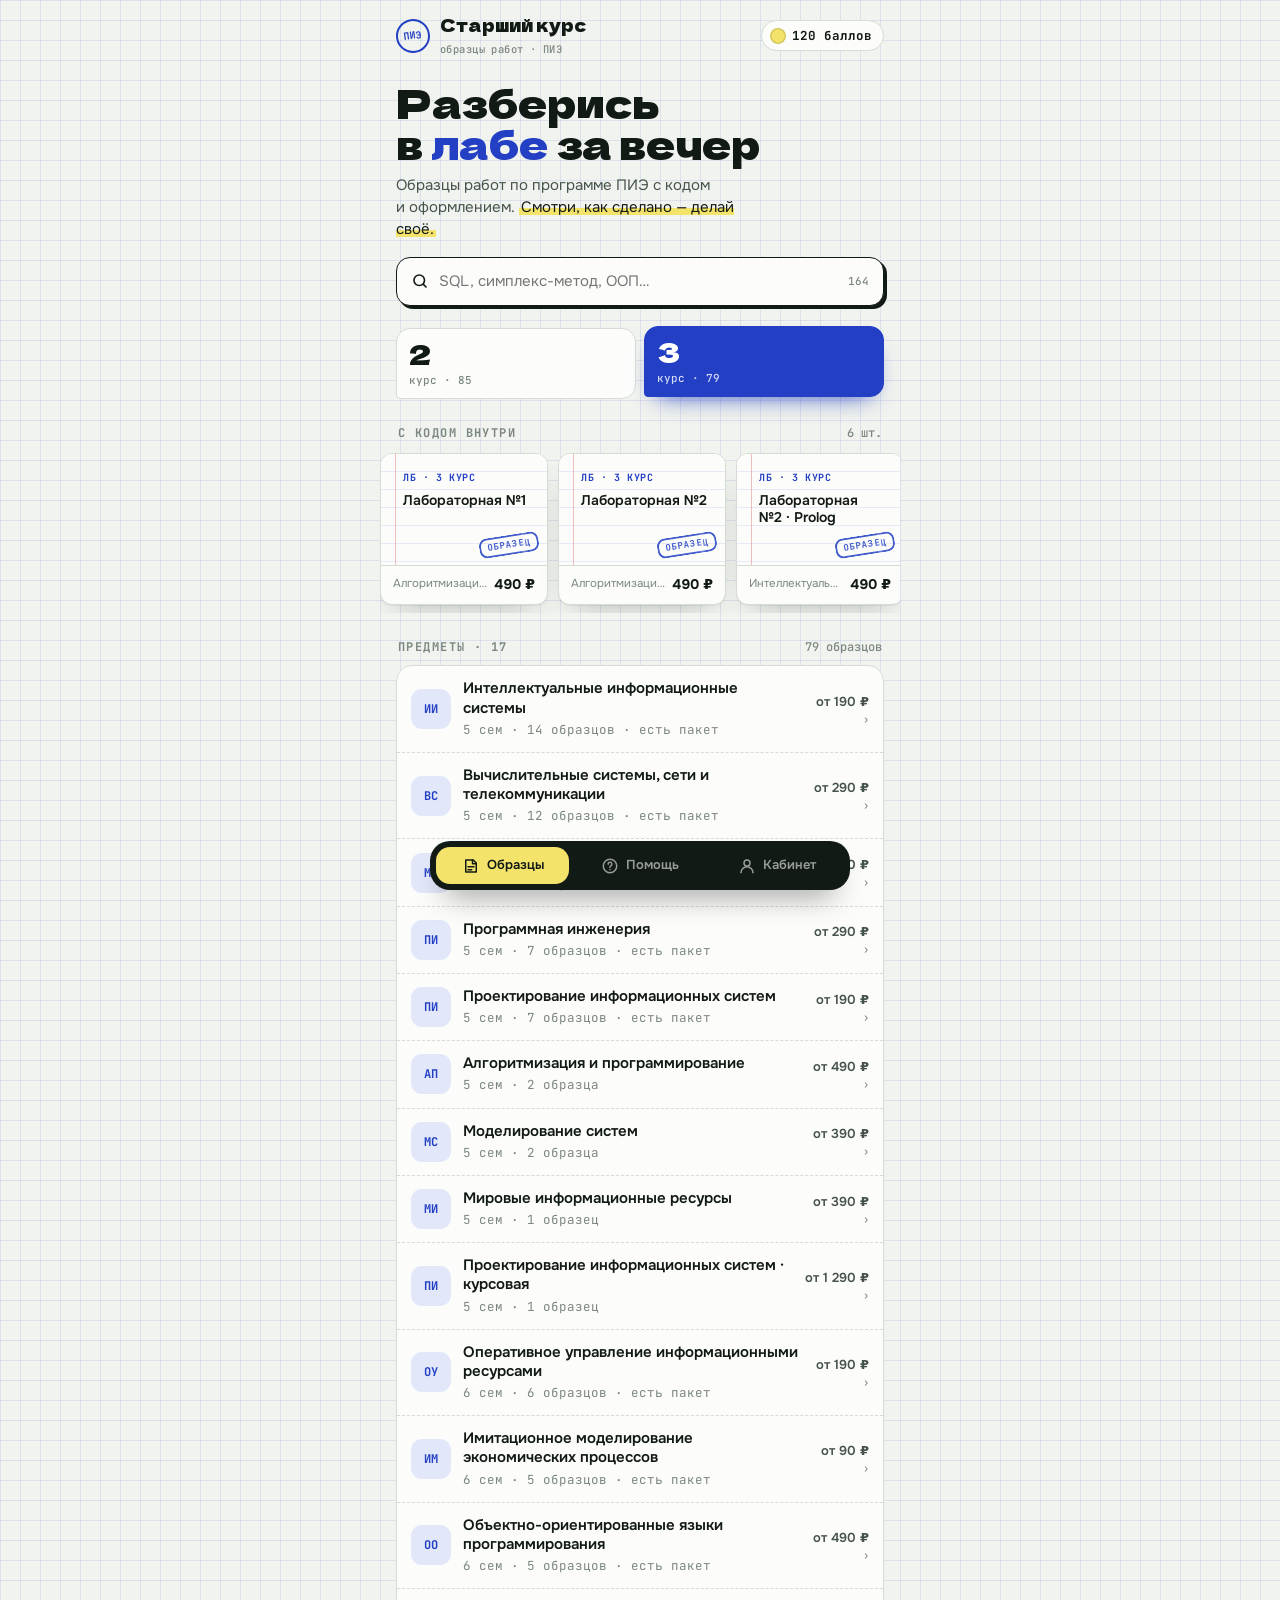
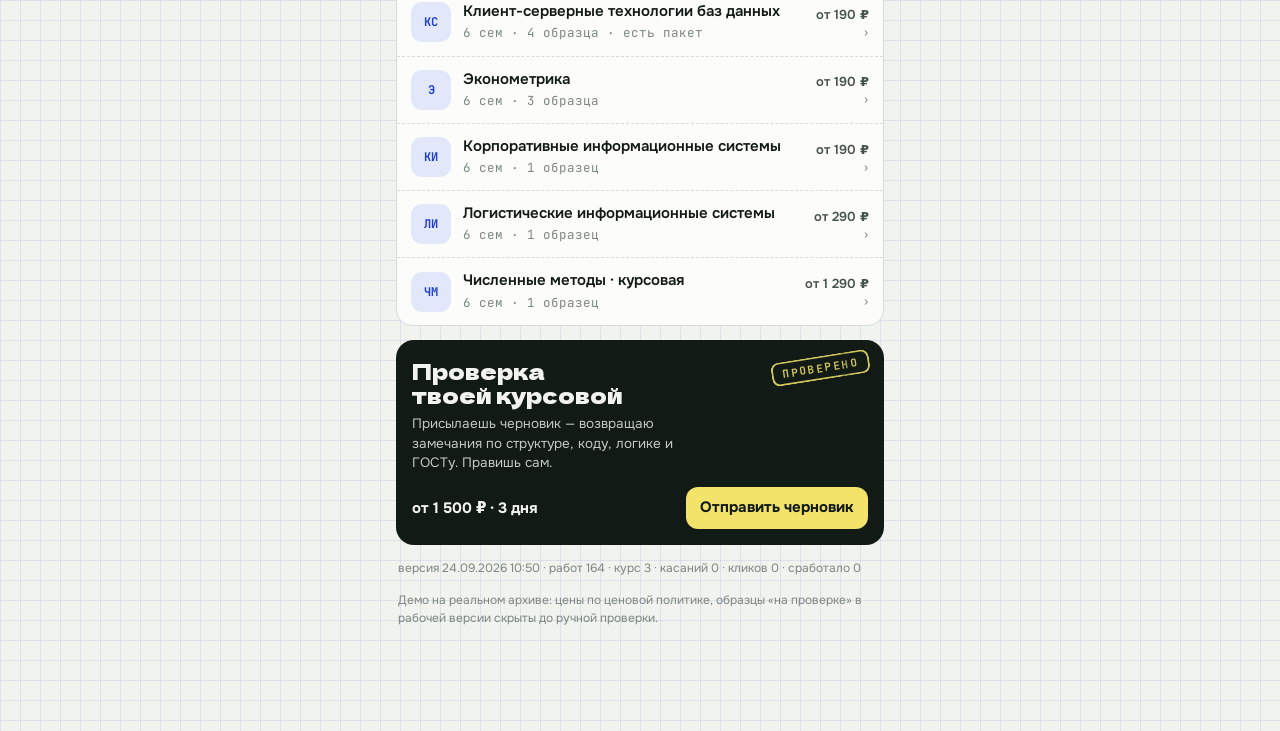
==== commit 37c0be9f: "Add files via upload" ====
--- a/app.html
+++ b/app.html
@@ -153,7 +153,9 @@
 .sheet{position:fixed;left:0;right:0;bottom:0;z-index:21;max-width:520px;margin:0 auto;background:var(--paper);border-radius:22px 22px 0 0;
   padding:10px 16px calc(18px + env(safe-area-inset-bottom,0px));max-height:90%;overflow:auto;animation:up .26s cubic-bezier(.2,.8,.2,1)}
 @keyframes up{from{transform:translateY(40px);opacity:.4}}
-.grab{width:42px;height:4px;border-radius:4px;background:var(--line);margin:0 auto 14px}
+.sheetbar{position:sticky;top:-10px;z-index:4;height:42px;margin:-10px -6px 2px;display:flex;align-items:center;justify-content:center;touch-action:none;background:linear-gradient(var(--paper) 75%,transparent)}
+.grab{width:46px;height:5px;border-radius:5px;background:var(--ink-3);opacity:.55}
+.sheet-close{position:absolute;right:0;top:6px;width:34px;height:34px;border:0;border-radius:50%;background:var(--paper-2);color:var(--ink-2);display:grid;place-items:center;font:700 22px/1 var(--sans);padding:0}
 .preview{position:relative;border:1px solid var(--line);border-radius:14px;background:var(--sheet);padding:16px 16px 14px 30px;overflow:hidden;box-shadow:var(--lift);
   background-image:linear-gradient(90deg,transparent 18px,var(--margin) 18px,var(--margin) 19px,transparent 19px),repeating-linear-gradient(var(--sheet) 0 23px,var(--rule) 23px 24px)}
 .preview .hd{font:500 11px var(--mono);color:var(--ink-3)}
@@ -285,7 +287,7 @@
 
 /* ---------- таббар ---------- */
 .tabbar{position:fixed;left:0;right:0;bottom:0;z-index:10;padding:0 12px calc(10px + env(safe-area-inset-bottom,0px))}
-.tabbar nav{max-width:420px;margin:0 auto;display:grid;grid-template-columns:repeat(4,1fr);gap:4px;background:var(--ink);border-radius:20px;padding:6px;box-shadow:0 18px 30px -16px rgba(0,0,0,.55)}
+.tabbar nav{max-width:420px;margin:0 auto;display:grid;grid-template-columns:repeat(3,1fr);gap:4px;background:var(--ink);border-radius:20px;padding:6px;box-shadow:0 18px 30px -16px rgba(0,0,0,.55)}
 .tabbar button{border:0;background:none;border-radius:14px;padding:9px 4px;display:flex;align-items:center;justify-content:center;gap:7px;font-size:13px;font-weight:600;color:var(--paper);opacity:.6;transition:background .15s,opacity .15s}
 .tabbar button[aria-current="page"]{background:var(--hl);color:#121A16;opacity:1}
 .toast{position:fixed;left:50%;bottom:96px;transform:translateX(-50%);z-index:30;background:var(--ink);color:var(--paper);padding:11px 15px;border-radius:12px;font-size:13.5px;max-width:calc(100% - 32px);box-shadow:var(--lift)}
@@ -299,7 +301,6 @@
   <button data-tab="catalog" aria-current="page"><svg width="18" height="18" viewBox="0 0 24 24" fill="none" stroke="currentColor" stroke-width="2" stroke-linecap="round" stroke-linejoin="round"><path d="M5 4h10l4 4v12H5z"/><path d="M14 4v5h5M8 13h8M8 17h5"/></svg>Образцы</button>
   <button data-tab="support"><svg width="18" height="18" viewBox="0 0 24 24" fill="none" stroke="currentColor" stroke-width="2" stroke-linecap="round" stroke-linejoin="round"><circle cx="12" cy="12" r="9"/><path d="M9.5 9.5a2.5 2.5 0 1 1 3.5 2.3c-.6.3-1 .8-1 1.5v.7M12 17h.01"/></svg>Помощь</button>
   <button data-tab="cabinet"><svg width="18" height="18" viewBox="0 0 24 24" fill="none" stroke="currentColor" stroke-width="2" stroke-linecap="round" stroke-linejoin="round"><circle cx="12" cy="8" r="4"/><path d="M4 21a8 8 0 0 1 16 0"/></svg>Кабинет</button>
-  <button data-exit hidden aria-label="Закрыть приложение"><svg width="18" height="18" viewBox="0 0 24 24" fill="none" stroke="currentColor" stroke-width="2" stroke-linecap="round" stroke-linejoin="round"><path d="M6 6l12 12M18 6 6 18"/></svg>Закрыть</button>
 </nav></div>
 <div id="layer"></div>
 
@@ -310,8 +311,6 @@
 const tgUser = tg && tg.initDataUnsafe && tg.initDataUnsafe.user;
 const BOT = 'starshiy_kurs_bot';
 const LIVE = !!(tg && tg.initData);           // открыт внутри Telegram
-const exitButton = document.querySelector('[data-exit]');
-if (exitButton && LIVE) exitButton.hidden = false;
 function toBot(param){ const u='https://t.me/'+BOT+'?start='+param; if (LIVE){ tg.openTelegramLink(u); setTimeout(()=>tg.close(),300); } else toast('В Telegram здесь откроется бот: '+param); }
 
 /* ---------- названия (в рабочей версии — из админки) ---------- */
@@ -353,7 +352,7 @@
 const plural = (n,a,b,c) => { const m=n%10, h=n%100; return (m===1&&h!==11)?a:(m>=2&&m<=4&&(h<10||h>=20))?b:c; };
 const initials = s => s.replace(/[^А-ЯЁA-Zа-яё ]/g,' ').split(' ').filter(w=>w.length>2).slice(0,2).map(w=>w[0].toUpperCase()).join('') || s.slice(0,2).toUpperCase();
 
-const BUILD = '23.09.2026 22:34';
+const BUILD = '24.09.2026 10:50';
 function showErr(msg){
   let el = document.getElementById('errbar');
   if (!el){ el = document.createElement('div'); el.id='errbar';
@@ -599,8 +598,9 @@
       <button class="btn ink" data-go="cabinet">Открыть кабинет</button>
       <p class="note" style="text-align:center">Демо: в рабочей версии сюда возвращаемся со страницы СБП после подтверждения платежа.</p>`;
   }
-  layer.innerHTML = `<div class="scrim" data-close></div><div class="sheet" role="dialog" aria-modal="true" aria-label="${esc(x.title)}"><div class="grab"></div>${inner}</div>`;
+  layer.innerHTML = `<div class="scrim" data-close></div><div class="sheet" role="dialog" aria-modal="true" aria-label="${esc(x.title)}"><div class="sheetbar"><div class="grab" aria-hidden="true"></div><button class="sheet-close" data-close aria-label="Закрыть карточку">×</button></div>${inner}</div>`;
   bindTaps(layer);
+  bindSheetDismiss();
   const a1=document.getElementById('a1'), a2=document.getElementById('a2');
   if (a1) a1.onchange = e => { S.sheet.a1=e.target.checked; drawSheet(); };
   if (a2) a2.onchange = e => { S.sheet.a2=e.target.checked; drawSheet(); };
@@ -611,12 +611,23 @@
 }
 function toast(t){ const d=document.createElement('div'); d.className='toast'; d.textContent=t; document.body.appendChild(d); setTimeout(()=>d.remove(),2600); }
 
+function bindSheetDismiss(){
+  const sheet=layer.querySelector('.sheet'), bar=layer.querySelector('.sheetbar'), scrim=layer.querySelector('.scrim');
+  if (!sheet || !bar) return;
+  let startY=null, dy=0;
+  const reset=()=>{ sheet.style.transition='transform .18s ease'; sheet.style.transform=''; if(scrim){scrim.style.transition='opacity .18s ease';scrim.style.opacity='';} setTimeout(()=>{ if(sheet){sheet.style.transition='';} if(scrim){scrim.style.transition='';} },190); };
+  bar.addEventListener('pointerdown',e=>{ if(e.target.closest('button'))return; startY=e.clientY; dy=0; sheet.style.animation='none'; if(bar.setPointerCapture) bar.setPointerCapture(e.pointerId); });
+  bar.addEventListener('pointermove',e=>{ if(startY===null)return; dy=Math.max(0,e.clientY-startY); sheet.style.transform=`translateY(${dy}px)`; if(scrim) scrim.style.opacity=String(Math.max(0,.5-dy/400)); });
+  const finish=e=>{ if(startY===null)return; dy=Math.max(dy,e.clientY-startY); startY=null; if(dy >= 70) closeSheet(); else reset(); };
+  bar.addEventListener('pointerup',finish);
+  bar.addEventListener('pointercancel',()=>{ startY=null; reset(); });
+}
+
 function handleTap(e){
   const from = (e.currentTarget && e.currentTarget.closest) ? e.currentTarget : e.target;
-  const t = from.closest('button,a'); if (!t) return;
+  const t = from.closest('button,a,[data-close]'); if (!t) return;
   const d = t.dataset;
   if (d.tab){ S.tab=d.tab; S.subject=null; closeSheet(); render(); scrollTo(0,0); return; }
-  if (d.exit!==undefined){ if (S.sheet) closeSheet(); else if (tg) tg.close(); return; }
   if (d.course){ S.course=+d.course; try{localStorage.setItem('sk-course',S.course)}catch(err){} render(); return; }
   if (d.subject!==undefined){ S.subject=d.subject; S.type='Все'; render(); scrollTo(0,0); return; }
   if (d.back!==undefined){ S.subject=null; render(); return; }
@@ -661,7 +672,7 @@
   catch (err) { showErr('Ошибка в обработчике: ' + (err && err.message || err)); }
 }
 function bindTaps(root){
-  (root || document).querySelectorAll('button, a').forEach(el => { el.onclick = safeTap; });
+  (root || document).querySelectorAll('button, a, [data-close]').forEach(el => { el.onclick = safeTap; });
 }
 // основной путь — обычный клик; касание срабатывает только если клик так и не пришёл
 document.addEventListener('touchend', e => {
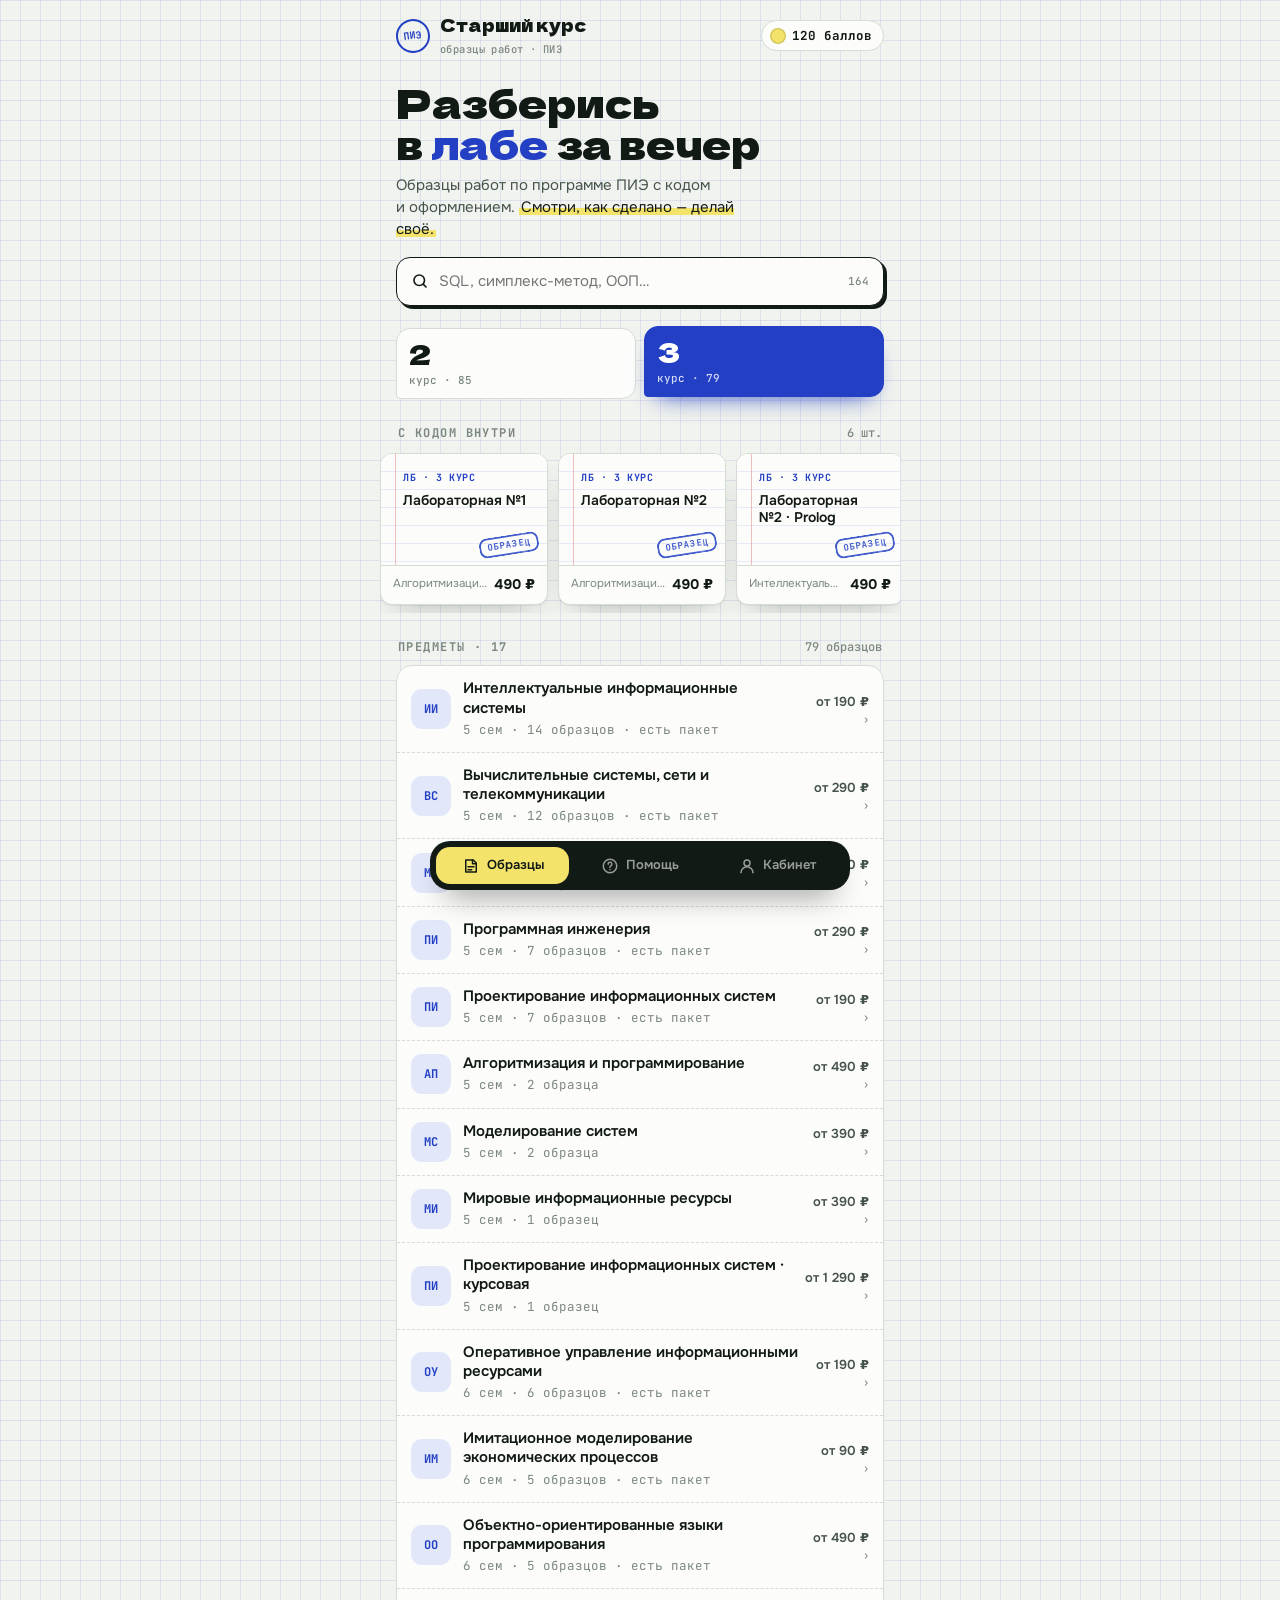
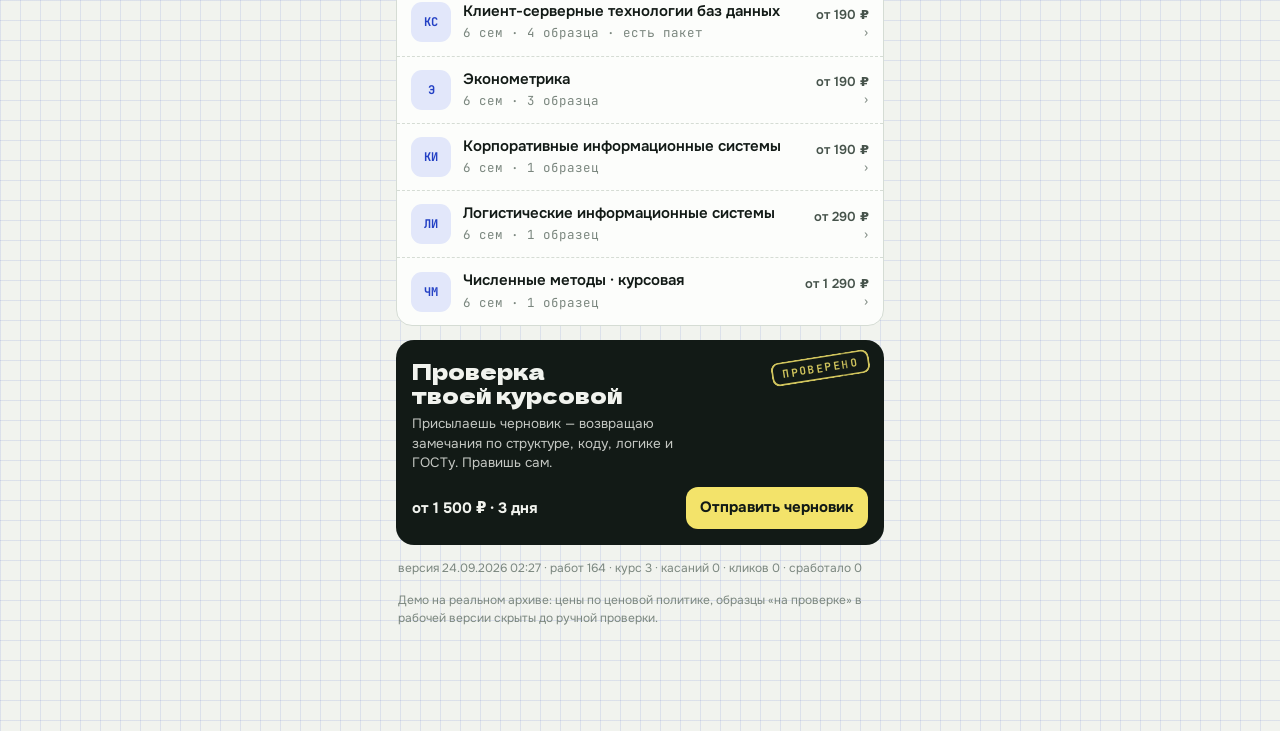
==== commit 51de7bb9: "Add files via upload" ====
--- a/app.html
+++ b/app.html
@@ -1,695 +1,696 @@
-<!doctype html>
-<html lang="ru">
-<head>
-<meta charset="utf-8">
-<meta name="viewport" content="width=device-width,initial-scale=1,viewport-fit=cover">
-<script src="https://telegram.org/js/telegram-web-app.js"></script>
-<title>Старший курс</title>
-<meta name="robots" content="noindex,nofollow">
-<meta http-equiv="Cache-Control" content="no-store, max-age=0">
-<link rel="stylesheet" href="fonts/fonts.css">
-<style>
-:root{
-  --paper:#F1F3EE; --paper-2:#E6EAE3; --sheet:#FCFDFB; --line:#D5DCD4; --rule:rgba(35,64,196,.10); --margin:rgba(214,70,70,.35);
-  --ink:#121A16; --ink-2:#46534B; --ink-3:#7B877F;
-  --pen:#2340C4; --pen-2:#3F5BE0; --pen-soft:#E2E7FA; --on-pen:#FFFFFF;
-  --hl:#F3E36A; --hl-ink:#121A16;
-  --ok:#1C7A4A; --ok-soft:#DCF0E3; --warn:#94650A; --warn-soft:#F5EACB;
-  --lift:0 1px 0 rgba(18,26,22,.05),0 14px 30px -18px rgba(18,26,22,.35);
-  --display:"Dela Gothic One","Arial Black",Impact,system-ui,sans-serif;
-  --sans:"Onest",system-ui,-apple-system,"Segoe UI",Roboto,sans-serif;
-  --mono:"JetBrains Mono",ui-monospace,"SF Mono",Menlo,Consolas,monospace;
-}
-@media (prefers-color-scheme:dark){:root:not([data-theme="light"]){
-  --paper:#0D1210; --paper-2:#141B18; --sheet:#171F1B; --line:#25302A; --rule:rgba(130,155,255,.07); --margin:rgba(230,100,100,.25);
-  --ink:#E7ECE8; --ink-2:#A8B5AD; --ink-3:#74827A;
-  --pen:#8CA3FF; --pen-2:#A9BAFF; --pen-soft:#1B2547; --on-pen:#0B1230;
-  --hl:#6B5F12; --hl-ink:#FFF6B8;
-  --ok:#70D39E; --ok-soft:#14331F; --warn:#E6BF62; --warn-soft:#33290D;
-  --lift:0 1px 0 rgba(0,0,0,.4),0 16px 34px -18px rgba(0,0,0,.8);
-}}
-:root[data-theme="dark"]{
-  --paper:#0D1210; --paper-2:#141B18; --sheet:#171F1B; --line:#25302A; --rule:rgba(130,155,255,.07); --margin:rgba(230,100,100,.25);
-  --ink:#E7ECE8; --ink-2:#A8B5AD; --ink-3:#74827A;
-  --pen:#8CA3FF; --pen-2:#A9BAFF; --pen-soft:#1B2547; --on-pen:#0B1230;
-  --hl:#6B5F12; --hl-ink:#FFF6B8;
-  --ok:#70D39E; --ok-soft:#14331F; --warn:#E6BF62; --warn-soft:#33290D;
-  --lift:0 1px 0 rgba(0,0,0,.4),0 16px 34px -18px rgba(0,0,0,.8);
-}
-*{box-sizing:border-box}
-[hidden]{display:none!important}
-button,a{cursor:pointer;touch-action:manipulation;-webkit-tap-highlight-color:rgba(0,0,0,.06)}
-html,body{height:100%}
-body{margin:0;background:var(--paper);color:var(--ink);font:15px/1.45 var(--sans);-webkit-font-smoothing:antialiased;
-  background-image:linear-gradient(var(--rule) 1px,transparent 1px),linear-gradient(90deg,var(--rule) 1px,transparent 1px);background-size:20px 20px}
-button,input,textarea,select{font:inherit;color:inherit}
-button{cursor:pointer;-webkit-tap-highlight-color:transparent}
-:focus-visible{outline:2px solid var(--pen);outline-offset:2px;border-radius:8px}
-.app{max-width:520px;margin:0 auto;min-height:100%;padding-inline:16px;padding-block:0 104px}
-.mk{background:linear-gradient(transparent 55%,var(--hl) 55%,var(--hl) 92%,transparent 92%);color:var(--hl-ink);padding:0 2px;border-radius:2px}
-.mono{font-family:var(--mono)}
-
-/* ---------- шапка ---------- */
-.top{padding:16px 0 4px}
-.brand{display:flex;align-items:center;justify-content:space-between;gap:12px}
-.logo{display:flex;align-items:center;gap:10px}
-.seal{width:34px;height:34px;border-radius:50%;border:2px solid var(--pen);color:var(--pen);display:grid;place-items:center;font:700 10px/1 var(--mono);letter-spacing:.02em;transform:rotate(-8deg)}
-.logo b{font:400 17px/1 var(--display);letter-spacing:.01em}
-.logo small{display:block;font:500 10.5px var(--mono);color:var(--ink-3);margin-top:3px;letter-spacing:.04em}
-.bal{display:flex;align-items:center;gap:6px;font:600 12.5px var(--mono);background:var(--sheet);border:1px solid var(--line);border-radius:999px;padding:6px 11px 6px 8px}
-.bal i{width:16px;height:16px;border-radius:50%;background:var(--hl);display:inline-block;box-shadow:inset 0 0 0 1.5px rgba(0,0,0,.12)}
-
-.hero{margin:22px 0 16px;position:relative}
-.hero h1{margin:0;font:400 clamp(30px,9vw,40px)/1.02 var(--display);letter-spacing:-.005em;text-wrap:balance}
-.hero h1 .pen{color:var(--pen)}
-.hero p{margin:12px 0 0;color:var(--ink-2);max-width:34ch}
-.hero .stamp{position:absolute;right:-2px;top:-6px}
-
-.stamp{display:inline-grid;place-items:center;border:2.5px solid var(--pen);color:var(--pen);border-radius:8px;padding:5px 9px 4px;font:700 11px/1 var(--mono);letter-spacing:.14em;text-transform:uppercase;transform:rotate(-9deg);opacity:.85;
-  mask-image:radial-gradient(circle at 30% 40%,#000 60%,rgba(0,0,0,.72) 61%,#000 74%);-webkit-mask-image:radial-gradient(circle at 30% 40%,#000 60%,rgba(0,0,0,.72) 61%,#000 74%)}
-.stamp.big{font-size:15px;padding:8px 12px 7px;border-width:3px}
-.stamp.ok{border-color:var(--ok);color:var(--ok)}
-
-.search{display:flex;align-items:center;gap:10px;background:var(--sheet);border:1.5px solid var(--ink);border-radius:14px;padding:0 14px;box-shadow:3px 3px 0 var(--ink)}
-.search input{flex:1;min-width:0;border:0;background:transparent;padding:13px 0;outline:none}
-.search svg{flex:none}
-.search kbd{font:500 11px var(--mono);color:var(--ink-3)}
-
-/* ---------- разделители-закладки курсов ---------- */
-.tabs-course{display:grid;grid-template-columns:repeat(2,1fr);gap:8px;margin:22px 0 4px}
-.tc{position:relative;text-align:left;border:1.5px solid var(--line);background:var(--sheet);border-radius:14px 14px 14px 4px;padding:12px 12px 11px;transition:transform .15s,border-color .15s,box-shadow .15s}
-.tc b{display:block;font:400 26px/1 var(--display)}
-.tc span{display:block;font:500 11px var(--mono);color:var(--ink-3);margin-top:6px}
-.tc[aria-pressed="true"]{border-color:var(--pen);background:var(--pen);color:var(--on-pen);box-shadow:0 12px 24px -14px var(--pen);transform:translateY(-2px)}
-.tc[aria-pressed="true"] span{color:inherit;opacity:.8}
-
-.sec{display:flex;align-items:baseline;justify-content:space-between;gap:10px;margin:26px 2px 10px}
-.sec h2{margin:0;font:600 12px var(--mono);letter-spacing:.12em;text-transform:uppercase;color:var(--ink-3)}
-.sec .aside{font:500 12px var(--mono);color:var(--ink-3)}
-
-/* подборка — лента обложек */
-.rail{display:flex;gap:10px;overflow-x:auto;margin-inline:-16px;padding:2px 16px 8px;scroll-snap-type:x mandatory;scrollbar-width:none}
-.rail::-webkit-scrollbar{display:none}
-.cover{flex:none;width:168px;scroll-snap-align:start;text-align:left;border:1px solid var(--line);border-radius:12px;background:var(--sheet);padding:0;overflow:hidden;box-shadow:var(--lift)}
-.cover .pg{height:112px;position:relative;padding:12px 12px 0 22px;background:
-  linear-gradient(90deg,transparent 14px,var(--margin) 14px,var(--margin) 15px,transparent 15px),
-  repeating-linear-gradient(var(--sheet) 0 17px,var(--rule) 17px 18px);border-bottom:1px solid var(--line)}
-.cover .pg em{font:700 10px var(--mono);color:var(--pen);font-style:normal;letter-spacing:.06em}
-.cover .pg strong{display:block;font:600 14px/1.2 var(--sans);margin-top:4px;text-wrap:balance}
-.cover .pg .stamp{position:absolute;right:8px;bottom:10px;font-size:9px;padding:4px 6px 3px}
-.cover .cf{padding:9px 12px 11px;display:flex;justify-content:space-between;align-items:center;gap:6px}
-.cover .cf small{font-size:11.5px;color:var(--ink-3);overflow:hidden;text-overflow:ellipsis;white-space:nowrap}
-.cover .cf b{font:700 14px var(--sans);font-variant-numeric:tabular-nums;white-space:nowrap}
-
-/* список предметов — ведомость */
-.ledger{background:var(--sheet);border:1px solid var(--line);border-radius:16px;overflow:hidden}
-.lr{display:grid;grid-template-columns:40px 1fr auto;align-items:center;gap:12px;width:100%;text-align:left;border:0;background:transparent;padding:13px 14px;border-top:1px dashed var(--line)}
-.lr:first-child{border-top:0}
-.lr:active{background:var(--paper-2)}
-.lr .code{width:40px;height:40px;border-radius:11px;display:grid;place-items:center;font:700 12px var(--mono);background:var(--pen-soft);color:var(--pen)}
-.lr .t{font-weight:600;line-height:1.28}
-.lr .s{font-size:12.5px;color:var(--ink-3);margin-top:3px;font-family:var(--mono)}
-.lr .p{font:600 13px var(--sans);color:var(--ink-2);white-space:nowrap;text-align:right}
-.lr .p small{display:block;font:500 10.5px var(--mono);color:var(--ink-3);margin-top:2px}
-
-.consult{display:grid;grid-template-columns:1fr auto;gap:12px;align-items:center;width:100%;text-align:left;margin-top:12px;border:0;border-radius:16px;padding:16px;background:var(--ink);color:var(--paper);position:relative;overflow:hidden}
-.consult b{font:400 18px/1.15 var(--display);display:block}
-.consult span{display:block;font-size:13px;opacity:.75;margin-top:6px}
-.consult .go{width:44px;height:44px;border-radius:50%;background:var(--hl);color:#121A16;display:grid;place-items:center}
-
-/* ---------- предмет ---------- */
-.back{display:inline-flex;align-items:center;gap:4px;border:0;background:none;color:var(--pen);padding:16px 0 6px;font-weight:600}
-.subj-h{margin:6px 0 4px;font:400 28px/1.05 var(--display);text-wrap:balance}
-.subj-s{font:500 12.5px var(--mono);color:var(--ink-3)}
-.bundle{margin:16px 0 4px;border:1.5px dashed var(--pen);border-radius:16px;padding:14px;background:var(--pen-soft);display:grid;grid-template-columns:1fr auto;gap:10px;align-items:center}
-.bundle b{display:block;font-weight:700}
-.bundle span{font-size:13px;color:var(--ink-2)}
-.bundle .pr{text-align:right;white-space:nowrap}
-.bundle .pr s{display:block;font-size:12px;color:var(--ink-3)}
-.bundle .pr strong{font:700 18px var(--sans);font-variant-numeric:tabular-nums}
-.chips{display:flex;gap:6px;overflow-x:auto;margin:14px -16px 4px;padding:2px 16px 4px;scrollbar-width:none}
-.chips::-webkit-scrollbar{display:none}
-.chip{flex:none;border:1.5px solid var(--line);background:var(--sheet);border-radius:999px;padding:7px 13px;font-size:13px;font-weight:500;color:var(--ink-2)}
-.chip[aria-pressed="true"]{background:var(--ink);color:var(--paper);border-color:var(--ink)}
-
-/* карточка-лист */
-.sheetcard{position:relative;display:block;width:100%;text-align:left;border:1px solid var(--line);border-radius:14px;background:var(--sheet);margin-top:10px;padding:14px 14px 13px 26px;overflow:hidden;
-  background-image:linear-gradient(90deg,transparent 15px,var(--margin) 15px,var(--margin) 16px,transparent 16px);transition:transform .12s}
-.sheetcard:active{transform:scale(.992)}
-.sheetcard .hd{display:flex;gap:8px;align-items:center;font:500 11px var(--mono);color:var(--ink-3);letter-spacing:.02em}
-.sheetcard .hd b{color:var(--pen);font-weight:700}
-.sheetcard h3{margin:6px 0 10px;font-size:17.5px;line-height:1.22;letter-spacing:-.01em;padding-right:70px}
-.sheetcard .stamp{position:absolute;right:12px;top:14px;font-size:9.5px;padding:4px 6px 3px}
-.row2{display:flex;align-items:center;justify-content:space-between;gap:10px}
-.exts{display:flex;gap:4px;flex-wrap:wrap}
-.ext{font:500 11px var(--mono);padding:3px 6px;border-radius:6px;background:var(--paper-2);color:var(--ink-2)}
-.price{font:700 17px var(--sans);font-variant-numeric:tabular-nums;white-space:nowrap}
-.pill{font:600 11px var(--sans);padding:3px 8px;border-radius:999px;background:var(--warn-soft);color:var(--warn)}
-.pill.ok{background:var(--ok-soft);color:var(--ok)}
-
-/* ---------- нижний лист ---------- */
-.scrim{position:fixed;inset:0;background:rgba(8,12,10,.5);z-index:20;animation:fade .2s}
-@keyframes fade{from{opacity:0}}
-.sheet{position:fixed;left:0;right:0;bottom:0;z-index:21;max-width:520px;margin:0 auto;background:var(--paper);border-radius:22px 22px 0 0;
-  padding:10px 16px calc(18px + env(safe-area-inset-bottom,0px));max-height:90%;overflow:auto;animation:up .26s cubic-bezier(.2,.8,.2,1)}
-@keyframes up{from{transform:translateY(40px);opacity:.4}}
-.sheetbar{position:sticky;top:-10px;z-index:4;height:42px;margin:-10px -6px 2px;display:flex;align-items:center;justify-content:center;touch-action:none;background:linear-gradient(var(--paper) 75%,transparent)}
-.grab{width:46px;height:5px;border-radius:5px;background:var(--ink-3);opacity:.55}
-.sheet-close{position:absolute;right:0;top:6px;width:34px;height:34px;border:0;border-radius:50%;background:var(--paper-2);color:var(--ink-2);display:grid;place-items:center;font:700 22px/1 var(--sans);padding:0}
-.preview{position:relative;border:1px solid var(--line);border-radius:14px;background:var(--sheet);padding:16px 16px 14px 30px;overflow:hidden;box-shadow:var(--lift);
-  background-image:linear-gradient(90deg,transparent 18px,var(--margin) 18px,var(--margin) 19px,transparent 19px),repeating-linear-gradient(var(--sheet) 0 23px,var(--rule) 23px 24px)}
-.preview .hd{font:500 11px var(--mono);color:var(--ink-3)}
-.preview .hd b{color:var(--pen)}
-.preview h3{margin:8px 0 2px;font:400 22px/1.1 var(--display);text-wrap:balance}
-.preview .sj{color:var(--ink-2);font-size:13.5px}
-.preview .toc{margin:14px 0 0;padding:0;list-style:none;font:500 12.5px/24px var(--mono);color:var(--ink-2)}
-.preview .toc li{display:flex;justify-content:space-between;gap:8px}
-.preview .toc li span:last-child{color:var(--ink-3)}
-.preview > .stamp{position:absolute;right:16px;bottom:18px}
-.facts{display:grid;grid-template-columns:repeat(3,1fr);gap:8px;margin:12px 0}
-.facts div{border:1px solid var(--line);background:var(--sheet);border-radius:12px;padding:10px}
-.facts b{display:block;font:400 22px/1 var(--display)}
-.facts span{font-size:11.5px;color:var(--ink-3)}
-.why{display:flex;gap:10px;align-items:flex-start;font-size:14px;color:var(--ink-2);margin:12px 2px}
-.why svg{flex:none;color:var(--pen);margin-top:2px}
-.fine{font-size:12px;color:var(--ink-3);line-height:1.45}
-.total{display:flex;justify-content:space-between;align-items:flex-end;margin:16px 2px 12px}
-.total span{font-size:13px;color:var(--ink-3)}
-.total strong{font:400 30px/1 var(--display);font-variant-numeric:tabular-nums}
-.btn{position:relative;display:flex;align-items:center;justify-content:center;gap:10px;width:100%;border:0;border-radius:14px;padding:15px;font-weight:700;font-size:16px;background:var(--pen);color:var(--on-pen);box-shadow:0 14px 26px -14px var(--pen);transition:transform .1s}
-.btn:active{transform:translateY(1px)}
-.btn:disabled{opacity:.4;box-shadow:none;cursor:not-allowed}
-.btn.ink{background:var(--ink);color:var(--paper);box-shadow:none}
-.lines{border:1px solid var(--line);background:var(--sheet);border-radius:14px;padding:4px 14px}
-.lines div{display:flex;justify-content:space-between;padding:10px 0;border-top:1px dashed var(--line);font-size:14px}
-.lines div:first-child{border-top:0}
-.lines div span:last-child{font-variant-numeric:tabular-nums;font-weight:600}
-.sbp{display:flex;align-items:center;gap:12px;border:1.5px solid var(--ink);border-radius:14px;padding:12px;margin:12px 0;background:var(--sheet)}
-.sbp .lg{width:40px;height:40px;border-radius:10px;display:grid;grid-template-columns:1fr 1fr;gap:3px;padding:7px;background:var(--ink)}
-.sbp .lg i{border-radius:3px}
-.sbp .t{font-weight:700}
-.sbp .s{font-size:12.5px;color:var(--ink-3)}
-.check{display:flex;gap:10px;align-items:flex-start;font-size:13.5px;color:var(--ink-2);margin:10px 2px}
-.check input{width:20px;height:20px;margin:0;flex:none;accent-color:var(--pen)}
-.check a{color:var(--pen)}
-.done{text-align:center;padding:10px 0 6px}
-.done .stamp{animation:slam .45s cubic-bezier(.3,1.6,.5,1) both}
-@keyframes slam{0%{transform:rotate(-9deg) scale(2.4);opacity:0}60%{opacity:1}100%{transform:rotate(-9deg) scale(1)}}
-.done h3{margin:18px 0 4px;font:400 24px var(--display)}
-@media (prefers-reduced-motion:reduce){.sheet,.scrim,.done .stamp{animation:none}.tc,.btn,.sheetcard{transition:none}}
-
-/* ---------- консультация / кабинет ---------- */
-.card{background:var(--sheet);border:1px solid var(--line);border-radius:16px;padding:16px}
-.field{display:flex;flex-direction:column;gap:6px;margin-bottom:14px}
-.field label{font:600 11.5px var(--mono);letter-spacing:.08em;text-transform:uppercase;color:var(--ink-3)}
-.field select,.field textarea{background:var(--paper);border:1.5px solid var(--line);border-radius:12px;padding:12px;width:100%}
-.field textarea{min-height:88px;resize:vertical}
-.dur{display:grid;grid-template-columns:repeat(3,1fr);gap:6px}
-.opt{border:1.5px solid var(--line);background:var(--paper);border-radius:12px;padding:10px 6px;text-align:center}
-.opt b{display:block;font:700 14px var(--sans)}
-.opt small{display:block;font:500 11px var(--mono);color:var(--ink-3);margin-top:2px}
-.opt[aria-pressed="true"]{border-color:var(--pen);background:var(--pen-soft);color:var(--pen)}
-.slots{display:grid;grid-template-columns:repeat(3,1fr);gap:6px}
-.slot{border:1.5px solid var(--line);background:var(--paper);border-radius:12px;padding:9px 4px;text-align:center;font:600 14px var(--mono)}
-.slot small{display:block;font:500 11px var(--sans);color:var(--ink-3)}
-.slot[aria-pressed="true"]{border-color:var(--pen);background:var(--pen-soft);color:var(--pen)}
-.stat{display:grid;grid-template-columns:1fr 1fr;gap:8px}
-.stat div{background:var(--sheet);border:1px solid var(--line);border-radius:16px;padding:14px}
-.stat b{display:block;font:400 30px/1 var(--display)}
-.stat span{display:block;font-size:12.5px;color:var(--ink-3);margin-top:6px}
-.ref{margin-top:12px;display:flex;gap:8px}
-.ref code{flex:1;min-width:0;overflow:hidden;text-overflow:ellipsis;white-space:nowrap;font:500 12.5px var(--mono);background:var(--paper);border:1.5px dashed var(--line);border-radius:12px;padding:11px}
-.ref button{flex:none;border:0;background:var(--ink);color:var(--paper);border-radius:12px;padding:0 14px;font-weight:600;font-size:13px}
-.ticket{display:grid;grid-template-columns:auto 1fr auto;gap:10px;align-items:center;padding:12px 0;border-top:1px dashed var(--line)}
-.ticket:first-child{border-top:0}
-.ticket .t{font-weight:600;line-height:1.25}
-.ticket .s{font:500 11.5px var(--mono);color:var(--ink-3);margin-top:3px}
-.ticket .b{border:1.5px solid var(--line);background:var(--paper);border-radius:10px;padding:7px 11px;font-weight:600;font-size:13px}
-.empty{text-align:center;color:var(--ink-3);padding:22px 8px;font-size:14px}
-.docs a{display:flex;justify-content:space-between;padding:13px 0;border-top:1px dashed var(--line);color:var(--ink);text-decoration:none;font-weight:500}
-.docs a:first-child{border-top:0}
-.note{font-size:12px;color:var(--ink-3);margin:14px 2px 0;line-height:1.5}
-
-/* ---------- поддержка ---------- */
-.topics{display:grid;grid-template-columns:1fr 1fr;gap:8px}
-.topic{text-align:left;border:1.5px solid var(--line);background:var(--sheet);border-radius:14px;padding:12px;display:flex;flex-direction:column;gap:6px;min-height:84px}
-.topic svg{color:var(--pen)}
-.topic b{font-size:14px;line-height:1.25}
-.topic[aria-pressed="true"]{border-color:var(--pen);background:var(--pen-soft)}
-.faq details{border-top:1px dashed var(--line);padding:12px 0}
-.faq details:first-child{border-top:0}
-.faq summary{cursor:pointer;font-weight:600;list-style:none;display:flex;justify-content:space-between;gap:10px}
-.faq summary::-webkit-details-marker{display:none}
-.faq summary::after{content:"+";font:500 18px/1 var(--mono);color:var(--pen)}
-.faq details[open] summary::after{content:"–"}
-.faq p{margin:8px 0 0;color:var(--ink-2);font-size:14px}
-.sla{display:flex;align-items:center;gap:8px;font:500 12px var(--mono);color:var(--ink-3);margin:10px 2px 0}
-.sla i{width:8px;height:8px;border-radius:50%;background:var(--ok);box-shadow:0 0 0 3px var(--ok-soft)}
-.tgbtn{display:flex;align-items:center;gap:12px;width:100%;text-align:left;border:1.5px solid var(--ink);background:var(--sheet);border-radius:14px;padding:12px 14px;box-shadow:3px 3px 0 var(--ink);margin-top:12px}
-.tgbtn .ic{width:38px;height:38px;border-radius:50%;background:#2AABEE;color:#fff;display:grid;place-items:center;flex:none}
-.tgbtn b{display:block}
-.tgbtn small{display:block;font-size:12.5px;color:var(--ink-3)}
-.ticket-ok{border:1.5px dashed var(--ok);background:var(--ok-soft);border-radius:14px;padding:12px 14px;margin-top:12px;font-size:14px}
-.ticket-ok b{font-family:var(--mono)}
-.help-link{border:0;background:none;color:var(--pen);font-weight:600;padding:0;font-size:13px}
-
-/* ---------- проверка курсовой ---------- */
-.rv-hero{position:relative;border-radius:18px;background:var(--ink);color:var(--paper);padding:18px 16px 16px;overflow:hidden;margin-top:14px}
-.rv-hero h2{margin:0;font:400 22px/1.1 var(--display);text-wrap:balance;max-width:14ch}
-.rv-hero p{margin:8px 0 0;font-size:13.5px;opacity:.8;max-width:30ch}
-.rv-hero .stamp{position:absolute;right:14px;top:16px;border-color:var(--hl);color:var(--hl)}
-.rv-hero .row{display:flex;justify-content:space-between;align-items:center;margin-top:14px;gap:10px}
-.rv-hero .row b{font:700 15px var(--sans);white-space:nowrap}
-.rv-hero .go{border:0;background:var(--hl);color:#121A16;border-radius:12px;padding:10px 14px;font-weight:700}
-.marks{margin:14px 0 0;padding:0;list-style:none;display:grid;gap:10px}
-.marks li{display:grid;grid-template-columns:28px 1fr;gap:10px;align-items:start;font-size:14px;color:var(--ink-2)}
-.marks li b{color:var(--ink);display:block}
-.marks .n{width:28px;height:28px;border-radius:8px;display:grid;place-items:center;background:var(--pen-soft);color:var(--pen);font:700 12px var(--mono)}
-.redline{margin-top:12px;border:1px solid var(--line);border-radius:12px;background:var(--sheet);padding:12px 12px 12px 28px;position:relative;font-size:13.5px;
-  background-image:linear-gradient(90deg,transparent 16px,var(--margin) 16px,var(--margin) 17px,transparent 17px)}
-.redline s{color:var(--ink-3)}
-.redline .cm{display:block;margin-top:6px;font:500 12px/1.4 var(--mono);color:var(--pen)}
-.vol{display:grid;gap:6px}
-.vol .opt{display:grid;grid-template-columns:1fr auto;text-align:left;padding:12px}
-.vol .opt b{font-size:14px}
-.vol .opt small{text-align:left}
-.vol .opt strong{grid-row:span 2;align-self:center;font:700 15px var(--sans);font-variant-numeric:tabular-nums}
-.focus{display:grid;grid-template-columns:1fr 1fr;gap:6px}
-.focus label{display:flex;gap:8px;align-items:center;border:1.5px solid var(--line);background:var(--paper);border-radius:12px;padding:10px;font-size:13.5px;font-weight:500}
-.focus input{accent-color:var(--pen);width:18px;height:18px;margin:0}
-.drop{display:flex;align-items:center;gap:12px;border:1.5px dashed var(--pen);background:var(--pen-soft);border-radius:14px;padding:14px;cursor:pointer}
-.drop b{display:block;color:var(--pen)}
-.drop span{font-size:12.5px;color:var(--ink-3)}
-.drop input{position:absolute;width:1px;height:1px;opacity:0}
-.field .focus label,.field label.drop{font:500 13.5px var(--sans);letter-spacing:0;text-transform:none;color:var(--ink)}
-.switch{display:flex;justify-content:space-between;align-items:center;gap:12px;font-size:14px}
-.switch input{width:20px;height:20px;accent-color:var(--pen)}
-
-/* ---------- таббар ---------- */
-.tabbar{position:fixed;left:0;right:0;bottom:0;z-index:10;padding:0 12px calc(10px + env(safe-area-inset-bottom,0px))}
-.tabbar nav{max-width:420px;margin:0 auto;display:grid;grid-template-columns:repeat(3,1fr);gap:4px;background:var(--ink);border-radius:20px;padding:6px;box-shadow:0 18px 30px -16px rgba(0,0,0,.55)}
-.tabbar button{border:0;background:none;border-radius:14px;padding:9px 4px;display:flex;align-items:center;justify-content:center;gap:7px;font-size:13px;font-weight:600;color:var(--paper);opacity:.6;transition:background .15s,opacity .15s}
-.tabbar button[aria-current="page"]{background:var(--hl);color:#121A16;opacity:1}
-.toast{position:fixed;left:50%;bottom:96px;transform:translateX(-50%);z-index:30;background:var(--ink);color:var(--paper);padding:11px 15px;border-radius:12px;font-size:13.5px;max-width:calc(100% - 32px);box-shadow:var(--lift)}
-</style>
-</head>
-<body>
-
-
-<div class="app" id="app"></div>
-<div class="tabbar"><nav>
-  <button data-tab="catalog" aria-current="page"><svg width="18" height="18" viewBox="0 0 24 24" fill="none" stroke="currentColor" stroke-width="2" stroke-linecap="round" stroke-linejoin="round"><path d="M5 4h10l4 4v12H5z"/><path d="M14 4v5h5M8 13h8M8 17h5"/></svg>Образцы</button>
-  <button data-tab="support"><svg width="18" height="18" viewBox="0 0 24 24" fill="none" stroke="currentColor" stroke-width="2" stroke-linecap="round" stroke-linejoin="round"><circle cx="12" cy="12" r="9"/><path d="M9.5 9.5a2.5 2.5 0 1 1 3.5 2.3c-.6.3-1 .8-1 1.5v.7M12 17h.01"/></svg>Помощь</button>
-  <button data-tab="cabinet"><svg width="18" height="18" viewBox="0 0 24 24" fill="none" stroke="currentColor" stroke-width="2" stroke-linecap="round" stroke-linejoin="round"><circle cx="12" cy="8" r="4"/><path d="M4 21a8 8 0 0 1 16 0"/></svg>Кабинет</button>
-</nav></div>
-<div id="layer"></div>
-
-<script>
-const RAW = [{"id":1,"c":2,"s":"4","subj":"Алгоритмизация и программирование","t":"Лабораторная №1","type":"Лабораторная","files":3,"docs":2,"code":1,"img":0,"ext":["docx","pst"],"st":"Готово","p":490},{"id":2,"c":2,"s":"4","subj":"Алгоритмизация и программирование","t":"Лабораторная №2","type":"Лабораторная","files":4,"docs":2,"code":2,"img":0,"ext":["py","docx","xlsx"],"st":"Готово","p":490},{"id":3,"c":2,"s":"4","subj":"Алгоритмизация и программирование","t":"Лабораторная №3","type":"Лабораторная","files":5,"docs":1,"code":3,"img":0,"ext":["py","txt","docx"],"st":"Готово","p":490},{"id":4,"c":2,"s":"4","subj":"Алгоритмизация и программирование","t":"Лабораторная №4","type":"Лабораторная","files":6,"docs":2,"code":4,"img":0,"ext":["py","docx"],"st":"Готово","p":490},{"id":5,"c":2,"s":"4","subj":"Алгоритмизация и программирование","t":"Лабораторная №5","type":"Лабораторная","files":6,"docs":2,"code":3,"img":0,"ext":["py","docx","txt"],"st":"Готово","p":490},{"id":6,"c":2,"s":"4","subj":"Алгоритмизация и программирование","t":"Лабораторная №6","type":"Лабораторная","files":4,"docs":2,"code":2,"img":0,"ext":["docx","py"],"st":"Готово","p":490},{"id":7,"c":2,"s":"4","subj":"Алгоритмизация и программирование","t":"Лабораторная №7","type":"Лабораторная","files":9,"docs":6,"code":3,"img":0,"ext":["docx","py"],"st":"Готово","p":490},{"id":8,"c":2,"s":"4","subj":"Алгоритмизация и программирование","t":"Лабораторная №8","type":"Лабораторная","files":6,"docs":2,"code":0,"img":0,"ext":["png","docx"],"st":"Готово","p":390},{"id":9,"c":2,"s":"3","subj":"Базы данных","t":"БД «Туризм» в Access · готово для лаб №1–5","type":"Материалы","files":7,"docs":4,"code":2,"img":0,"ext":["xlsx","docx","accdb","txt"],"st":"Готово","p":990},{"id":10,"c":2,"s":"4","subj":"Базы данных · курсовая","t":"Курсовая работа","type":"Курсовая","files":2,"docs":2,"code":0,"img":0,"ext":["docx"],"st":"Готово","p":1290},{"id":11,"c":2,"s":"4","subj":"Информационная безопасность","t":"Лабораторная №1","type":"Лабораторная","files":1,"docs":1,"code":0,"img":0,"ext":["docx"],"st":"Готово","p":390},{"id":12,"c":2,"s":"4","subj":"Информационная безопасность","t":"Лабораторная №2","type":"Лабораторная","files":6,"docs":6,"code":0,"img":0,"ext":["docx","xlsx"],"st":"Готово","p":390},{"id":13,"c":2,"s":"4","subj":"Информационная безопасность","t":"Практическая №1","type":"Практическая","files":1,"docs":1,"code":0,"img":0,"ext":["docx"],"st":"Готово","p":290},{"id":14,"c":2,"s":"4","subj":"Информационная безопасность","t":"Практическая №2","type":"Практическая","files":2,"docs":2,"code":0,"img":0,"ext":["docx"],"st":"Готово","p":290},{"id":15,"c":2,"s":"3","subj":"Информационные системы и технологии","t":"Лабораторная №1","type":"Лабораторная","files":10,"docs":10,"code":0,"img":0,"ext":["docx"],"st":"Готово","p":390},{"id":16,"c":2,"s":"3","subj":"Информационные системы и технологии","t":"Лабораторная №2 (2 варианта)","type":"Лабораторная","files":2,"docs":2,"code":0,"img":0,"ext":["docx"],"st":"Готово","p":490},{"id":17,"c":2,"s":"3","subj":"Информационные системы и технологии","t":"Лабораторная №3","type":"Лабораторная","files":1,"docs":1,"code":0,"img":0,"ext":["xlsx"],"st":"Готово","p":390},{"id":18,"c":2,"s":"3","subj":"Информационные системы и технологии","t":"Лабораторная №4","type":"Лабораторная","files":7,"docs":0,"code":5,"img":0,"ext":["html","txt","jpg"],"st":"Готово","p":490},{"id":19,"c":2,"s":"3","subj":"Информационные системы и технологии","t":"Лабораторная №5","type":"Лабораторная","files":2,"docs":2,"code":0,"img":0,"ext":["xlsx"],"st":"Готово","p":390},{"id":20,"c":2,"s":"3","subj":"Информационные системы и технологии","t":"Конспекты и материалы","type":"Материалы","files":6,"docs":6,"code":0,"img":0,"ext":["docx","pptx"],"st":"Готово","p":190},{"id":21,"c":2,"s":"4","subj":"Исследование операций и методы оптимизации","t":"Лабораторная №1","type":"Лабораторная","files":2,"docs":2,"code":0,"img":0,"ext":["xlsx","docx"],"st":"Готово","p":390},{"id":22,"c":2,"s":"4","subj":"Исследование операций и методы оптимизации","t":"Конспекты и материалы","type":"Материалы","files":4,"docs":4,"code":0,"img":0,"ext":["xlsx"],"st":"Готово","p":190},{"id":23,"c":2,"s":"4","subj":"Менеджмент","t":"Все работы за семестр","type":"Материалы","files":9,"docs":8,"code":0,"img":0,"ext":["docx","txt"],"st":"Готово","p":690},{"id":24,"c":2,"s":"3","subj":"Модели данных","t":"Конспекты и материалы","type":"Материалы","files":1,"docs":1,"code":0,"img":0,"ext":["pptx"],"st":"Готово","p":190},{"id":25,"c":2,"s":"3","subj":"Модели данных · курсовая","t":"Курсовая работа","type":"Курсовая","files":10,"docs":5,"code":3,"img":0,"ext":["docx","erwin","gif","bp1"],"st":"Готово","p":1290},{"id":26,"c":2,"s":"3","subj":"Операционные системы","t":"Лабораторная №4","type":"Лабораторная","files":1,"docs":1,"code":0,"img":0,"ext":["docx"],"st":"Готово","p":390},{"id":27,"c":2,"s":"3","subj":"Операционные системы","t":"Лабораторная №5","type":"Лабораторная","files":1,"docs":1,"code":0,"img":0,"ext":["docx"],"st":"Готово","p":390},{"id":28,"c":2,"s":"3","subj":"Операционные системы","t":"Лабораторная №6","type":"Лабораторная","files":1,"docs":1,"code":0,"img":0,"ext":["docx"],"st":"Готово","p":390},{"id":29,"c":2,"s":"3","subj":"Операционные системы","t":"Лабораторная №7","type":"Лабораторная","files":1,"docs":1,"code":0,"img":0,"ext":["docx"],"st":"Готово","p":390},{"id":30,"c":2,"s":"4","subj":"Проектирование информационных систем","t":"Лабораторная №1","type":"Лабораторная","files":3,"docs":2,"code":0,"img":0,"ext":["docx","txt"],"st":"Готово","p":390},{"id":31,"c":2,"s":"4","subj":"Проектирование информационных систем","t":"Практическая №1","type":"Практическая","files":3,"docs":3,"code":0,"img":0,"ext":["pptx"],"st":"Готово","p":290},{"id":32,"c":2,"s":"4","subj":"Проектирование информационных систем","t":"Бизнес-процессы и нотации IDEF · презентация","type":"Материалы","files":2,"docs":1,"code":0,"img":0,"ext":["pptx"],"st":"Готово","p":390},{"id":33,"c":2,"s":"3","subj":"Реинжиниринг бизнес-процессов","t":"Лабораторная №1 (2 варианта)","type":"Лабораторная","files":3,"docs":1,"code":2,"img":0,"ext":["bp1","docx"],"st":"Готово","p":590},{"id":34,"c":2,"s":"3","subj":"Реинжиниринг бизнес-процессов","t":"Лабораторная №2","type":"Лабораторная","files":2,"docs":1,"code":1,"img":0,"ext":["bp1","docx"],"st":"Готово","p":490},{"id":35,"c":2,"s":"3","subj":"Реинжиниринг бизнес-процессов","t":"Лабораторная №3","type":"Лабораторная","files":2,"docs":1,"code":1,"img":0,"ext":["bp1","docx"],"st":"Готово","p":490},{"id":36,"c":2,"s":"3","subj":"Реинжиниринг бизнес-процессов","t":"Лабораторная №4","type":"Лабораторная","files":1,"docs":1,"code":0,"img":0,"ext":["docx"],"st":"Готово","p":390},{"id":37,"c":2,"s":"3","subj":"Реинжиниринг бизнес-процессов","t":"Лабораторная №5","type":"Лабораторная","files":3,"docs":1,"code":1,"img":0,"ext":["bp1","png","docx"],"st":"Готово","p":490},{"id":38,"c":2,"s":"3","subj":"Реинжиниринг бизнес-процессов","t":"Лабораторная №6","type":"Лабораторная","files":2,"docs":1,"code":1,"img":0,"ext":["bp1","docx"],"st":"Готово","p":490},{"id":39,"c":2,"s":"3","subj":"Реинжиниринг бизнес-процессов","t":"Лабораторная №7","type":"Лабораторная","files":2,"docs":1,"code":1,"img":0,"ext":["bp1","docx"],"st":"Готово","p":490},{"id":40,"c":2,"s":"3","subj":"Реинжиниринг бизнес-процессов","t":"Лабораторная №8","type":"Лабораторная","files":2,"docs":1,"code":1,"img":0,"ext":["bp1","docx"],"st":"Готово","p":490},{"id":41,"c":2,"s":"3","subj":"Реинжиниринг бизнес-процессов","t":"Лабораторная №9","type":"Лабораторная","files":2,"docs":1,"code":1,"img":0,"ext":["bp1","docx"],"st":"Готово","p":490},{"id":42,"c":2,"s":"3","subj":"Реинжиниринг бизнес-процессов","t":"Лабораторная №10 (2 варианта)","type":"Лабораторная","files":4,"docs":2,"code":2,"img":0,"ext":["bp1","docx"],"st":"Готово","p":590},{"id":43,"c":2,"s":"3","subj":"Реинжиниринг бизнес-процессов","t":"Лабораторная №11 (2 варианта)","type":"Лабораторная","files":5,"docs":2,"code":3,"img":0,"ext":["bp1","docx"],"st":"Готово","p":590},{"id":44,"c":2,"s":"3","subj":"Реинжиниринг бизнес-процессов","t":"Лабораторная №12 (2 варианта)","type":"Лабораторная","files":4,"docs":2,"code":2,"img":0,"ext":["bp1","docx"],"st":"Готово","p":590},{"id":45,"c":2,"s":"3","subj":"Реинжиниринг бизнес-процессов","t":"Лабораторная №13 (2 варианта)","type":"Лабораторная","files":4,"docs":2,"code":2,"img":0,"ext":["bp1","docx"],"st":"Готово","p":590},{"id":46,"c":2,"s":"3","subj":"Реинжиниринг бизнес-процессов","t":"Лабораторная №14 (2 варианта)","type":"Лабораторная","files":4,"docs":2,"code":2,"img":0,"ext":["bp1","docx"],"st":"Готово","p":590},{"id":47,"c":2,"s":"3","subj":"Реинжиниринг бизнес-процессов","t":"Лабораторная №15 (2 варианта)","type":"Лабораторная","files":3,"docs":2,"code":1,"img":0,"ext":["bp1","docx"],"st":"Готово","p":590},{"id":48,"c":2,"s":"3","subj":"Реинжиниринг бизнес-процессов","t":"Лабораторная №16 (2 варианта)","type":"Лабораторная","files":3,"docs":2,"code":1,"img":0,"ext":["bp1","docx"],"st":"Готово","p":590},{"id":49,"c":2,"s":"3","subj":"Реинжиниринг бизнес-процессов","t":"Материалы курса: модели BPwin (IBO Credit Corporation и др.)","type":"Материалы","files":11,"docs":1,"code":5,"img":0,"ext":["bp1","txt","lwd","docx"],"st":"Готово","p":390},{"id":50,"c":2,"s":"3","subj":"Структуры данных","t":"Лабораторная №1 (2 варианта)","type":"Лабораторная","files":7,"docs":3,"code":4,"img":0,"ext":["docx","pptx"],"st":"Готово","p":590},{"id":51,"c":2,"s":"3","subj":"Структуры данных","t":"Лабораторная №2 (2 варианта)","type":"Лабораторная","files":5,"docs":3,"code":2,"img":0,"ext":["docx","pptx","pas"],"st":"Готово","p":590},{"id":52,"c":2,"s":"3","subj":"Структуры данных","t":"Лабораторная №3 (2 варианта)","type":"Лабораторная","files":5,"docs":4,"code":1,"img":0,"ext":["docx","pas","pptx"],"st":"Готово","p":590},{"id":53,"c":2,"s":"3","subj":"Структуры данных","t":"Лабораторная №4 (2 варианта)","type":"Лабораторная","files":4,"docs":3,"code":1,"img":0,"ext":["docx","pas","pptx"],"st":"Готово","p":590},{"id":54,"c":2,"s":"3","subj":"Структуры данных","t":"Лабораторная №5","type":"Лабораторная","files":1,"docs":1,"code":0,"img":0,"ext":["docx"],"st":"Готово","p":390},{"id":55,"c":2,"s":"3","subj":"Структуры данных","t":"Лабораторная №6 (2 варианта)","type":"Лабораторная","files":5,"docs":4,"code":1,"img":0,"ext":["pptx","docx","pas"],"st":"Готово","p":590},{"id":56,"c":2,"s":"3","subj":"Структуры данных","t":"Лабораторная №8","type":"Лабораторная","files":3,"docs":2,"code":1,"img":0,"ext":["docx","pas","pptx"],"st":"Готово","p":490},{"id":57,"c":2,"s":"3","subj":"Структуры данных","t":"Лабораторная №9","type":"Лабораторная","files":3,"docs":2,"code":1,"img":0,"ext":["docx","pas","pptx"],"st":"Готово","p":490},{"id":58,"c":2,"s":"3","subj":"Структуры данных","t":"Практическая №2","type":"Практическая","files":7,"docs":7,"code":0,"img":0,"ext":["docx"],"st":"Готово","p":290},{"id":59,"c":2,"s":"3","subj":"Структуры данных","t":"Практическая №4","type":"Практическая","files":2,"docs":2,"code":0,"img":0,"ext":["docx"],"st":"Готово","p":290},{"id":60,"c":2,"s":"3","subj":"Структуры данных","t":"Практическая №5","type":"Практическая","files":5,"docs":1,"code":4,"img":0,"ext":["pas","docx"],"st":"Готово","p":290},{"id":61,"c":2,"s":"3","subj":"Структуры данных","t":"Конспекты и материалы","type":"Материалы","files":1,"docs":1,"code":0,"img":0,"ext":["docx"],"st":"Готово","p":190},{"id":62,"c":2,"s":"3","subj":"Теория вероятностей и математическая статистика","t":"Лабораторная №4","type":"Лабораторная","files":4,"docs":4,"code":0,"img":0,"ext":["xlsx","docx"],"st":"Готово","p":390},{"id":63,"c":2,"s":"3","subj":"Теория вероятностей и математическая статистика","t":"Лабораторная №5","type":"Лабораторная","files":3,"docs":3,"code":0,"img":0,"ext":["xlsx"],"st":"Готово","p":390},{"id":64,"c":2,"s":"3","subj":"Теория вероятностей и математическая статистика","t":"Лабораторная №6","type":"Лабораторная","files":1,"docs":1,"code":0,"img":0,"ext":["xlsx"],"st":"Готово","p":390},{"id":65,"c":2,"s":"3","subj":"Теория вероятностей и математическая статистика","t":"Лабораторная №7","type":"Лабораторная","files":1,"docs":1,"code":0,"img":0,"ext":["xlsx"],"st":"Готово","p":390},{"id":66,"c":2,"s":"3","subj":"Теория вероятностей и математическая статистика","t":"Статистический анализ «Мужчины и женщины» (Excel)","type":"Материалы","files":1,"docs":1,"code":0,"img":0,"ext":["xlsx"],"st":"Готово","p":490},{"id":67,"c":2,"s":"3","subj":"Теория систем и системный анализ","t":"Лабораторная №1","type":"Лабораторная","files":1,"docs":1,"code":0,"img":0,"ext":["xlsx"],"st":"Готово","p":390},{"id":68,"c":2,"s":"3","subj":"Теория систем и системный анализ","t":"Лабораторная №5","type":"Лабораторная","files":3,"docs":2,"code":1,"img":0,"ext":["xlsx","bp1"],"st":"Готово","p":490},{"id":69,"c":2,"s":"3","subj":"Теория систем и системный анализ","t":"Лабораторная №8","type":"Лабораторная","files":1,"docs":1,"code":0,"img":0,"ext":["xlsx"],"st":"Готово","p":390},{"id":70,"c":2,"s":"3","subj":"Теория систем и системный анализ","t":"Практическая №1 · Чёрный ящик","type":"Практическая","files":1,"docs":1,"code":0,"img":0,"ext":["docx"],"st":"Готово","p":290},{"id":71,"c":2,"s":"3","subj":"Теория систем и системный анализ","t":"Практическая №2","type":"Практическая","files":1,"docs":1,"code":0,"img":0,"ext":["docx"],"st":"Готово","p":290},{"id":72,"c":2,"s":"3","subj":"Теория систем и системный анализ","t":"Практическая №2 · Древо целей","type":"Практическая","files":1,"docs":1,"code":0,"img":0,"ext":["docx"],"st":"Готово","p":290},{"id":73,"c":2,"s":"3","subj":"Теория систем и системный анализ","t":"Практическая №4","type":"Практическая","files":1,"docs":1,"code":0,"img":0,"ext":["docx"],"st":"Готово","p":290},{"id":74,"c":2,"s":"3","subj":"Теория систем и системный анализ","t":"Практическая №4 · Учёт ювелирных изделий","type":"Практическая","files":1,"docs":0,"code":1,"img":0,"ext":["bp1"],"st":"Готово","p":290},{"id":75,"c":2,"s":"3","subj":"Теория систем и системный анализ","t":"Практическая №5 · МОБ-17","type":"Практическая","files":1,"docs":1,"code":0,"img":0,"ext":["xlsx"],"st":"Готово","p":290},{"id":76,"c":2,"s":"3","subj":"Теория систем и системный анализ","t":"Практическая №6 · Дисперсионный анализ","type":"Практическая","files":1,"docs":1,"code":0,"img":0,"ext":["xlsx"],"st":"Готово","p":290},{"id":77,"c":2,"s":"3","subj":"Теория систем и системный анализ","t":"Практическая №7","type":"Практическая","files":1,"docs":1,"code":0,"img":0,"ext":["xlsx"],"st":"Готово","p":290},{"id":78,"c":2,"s":"3","subj":"Теория систем и системный анализ","t":"Практическая №8 · Поиск решений","type":"Практическая","files":2,"docs":2,"code":0,"img":0,"ext":["xlsx"],"st":"Готово","p":290},{"id":79,"c":2,"s":"3","subj":"Теория систем и системный анализ","t":"Практическая №9 · Транспортная задача —","type":"Практическая","files":3,"docs":3,"code":0,"img":0,"ext":["xlsx"],"st":"Готово","p":290},{"id":80,"c":2,"s":"3","subj":"Теория систем и системный анализ","t":"Практическая №10","type":"Практическая","files":2,"docs":2,"code":0,"img":0,"ext":["xlsx"],"st":"Готово","p":290},{"id":81,"c":2,"s":"3","subj":"Теория систем и системный анализ","t":"Практическая №11","type":"Практическая","files":1,"docs":1,"code":0,"img":0,"ext":["xlsx"],"st":"Готово","p":290},{"id":82,"c":2,"s":"3","subj":"Теория систем и системный анализ","t":"Практическая №12 · Метод иерархий","type":"Практическая","files":3,"docs":3,"code":0,"img":0,"ext":["xlsx"],"st":"Готово","p":290},{"id":83,"c":2,"s":"3","subj":"Теория систем и системный анализ","t":"Конспекты и материалы","type":"Материалы","files":1,"docs":1,"code":0,"img":0,"ext":["docx"],"st":"Готово","p":190},{"id":84,"c":2,"s":"4","subj":"Экономика фирмы (предприятия)","t":"Конспекты и материалы","type":"Материалы","files":4,"docs":3,"code":0,"img":0,"ext":["docx","txt","xlsx"],"st":"Готово","p":190},{"id":85,"c":2,"s":"4","subj":"Экономика фирмы (предприятия)","t":"Пакет документов предприятия: устав, карточка, договоры, табели (2 варианта)","type":"Материалы","files":30,"docs":26,"code":0,"img":0,"ext":["docx","xlsx","png","txt"],"st":"Готово","p":590},{"id":86,"c":3,"s":"5","subj":"Алгоритмизация и программирование","t":"Лабораторная №1","type":"Лабораторная","files":12,"docs":1,"code":1,"img":0,"ext":["txt","jpg","py","docx"],"st":"Готово","p":490},{"id":87,"c":3,"s":"5","subj":"Алгоритмизация и программирование","t":"Лабораторная №2","type":"Лабораторная","files":2,"docs":1,"code":1,"img":0,"ext":["py","docx"],"st":"Готово","p":490},{"id":88,"c":3,"s":"5","subj":"Вычислительные системы, сети и телекоммуникации","t":"Лабораторная №1","type":"Лабораторная","files":1,"docs":1,"code":0,"img":0,"ext":["docx"],"st":"Готово","p":390},{"id":89,"c":3,"s":"5","subj":"Вычислительные системы, сети и телекоммуникации","t":"Лабораторная №4","type":"Лабораторная","files":1,"docs":1,"code":0,"img":0,"ext":["docx"],"st":"Готово","p":390},{"id":90,"c":3,"s":"5","subj":"Вычислительные системы, сети и телекоммуникации","t":"Лабораторная №8","type":"Лабораторная","files":1,"docs":1,"code":0,"img":0,"ext":["docx"],"st":"Готово","p":390},{"id":91,"c":3,"s":"5","subj":"Вычислительные системы, сети и телекоммуникации","t":"Лабораторная №9","type":"Лабораторная","files":1,"docs":1,"code":0,"img":0,"ext":["docx"],"st":"Готово","p":390},{"id":92,"c":3,"s":"5","subj":"Вычислительные системы, сети и телекоммуникации","t":"Практическая №1","type":"Практическая","files":1,"docs":1,"code":0,"img":0,"ext":["docx"],"st":"Готово","p":290},{"id":93,"c":3,"s":"5","subj":"Вычислительные системы, сети и телекоммуникации","t":"Практическая №2","type":"Практическая","files":1,"docs":1,"code":0,"img":0,"ext":["docx"],"st":"Готово","p":290},{"id":94,"c":3,"s":"5","subj":"Вычислительные системы, сети и телекоммуникации","t":"Практическая №3","type":"Практическая","files":1,"docs":1,"code":0,"img":0,"ext":["docx"],"st":"Готово","p":290},{"id":95,"c":3,"s":"5","subj":"Вычислительные системы, сети и телекоммуникации","t":"Практическая №4","type":"Практическая","files":1,"docs":1,"code":0,"img":0,"ext":["docx"],"st":"Готово","p":290},{"id":96,"c":3,"s":"5","subj":"Вычислительные системы, сети и телекоммуникации","t":"Практическая №5","type":"Практическая","files":1,"docs":1,"code":0,"img":0,"ext":["docx"],"st":"Готово","p":290},{"id":97,"c":3,"s":"5","subj":"Вычислительные системы, сети и телекоммуникации","t":"Практическая №6","type":"Практическая","files":1,"docs":1,"code":0,"img":0,"ext":["docx"],"st":"Готово","p":290},{"id":98,"c":3,"s":"5","subj":"Вычислительные системы, сети и телекоммуникации","t":"Практическая №7","type":"Практическая","files":1,"docs":1,"code":0,"img":0,"ext":["docx"],"st":"Готово","p":290},{"id":99,"c":3,"s":"5","subj":"Вычислительные системы, сети и телекоммуникации","t":"Практическая №9","type":"Практическая","files":1,"docs":1,"code":0,"img":0,"ext":["docx"],"st":"Готово","p":290},{"id":100,"c":3,"s":"6","subj":"Имитационное моделирование экономических процессов","t":"Практическая №2","type":"Практическая","files":2,"docs":1,"code":1,"img":0,"ext":["py","docx"],"st":"Готово","p":290},{"id":101,"c":3,"s":"6","subj":"Имитационное моделирование экономических процессов","t":"Практическая №3 · Марковские процессы","type":"Практическая","files":48,"docs":1,"code":2,"img":0,"ext":["png","py","md","docx"],"st":"Готово","p":390},{"id":102,"c":3,"s":"6","subj":"Имитационное моделирование экономических процессов","t":"Практическая №4","type":"Практическая","files":2,"docs":1,"code":1,"img":0,"ext":["py","docx"],"st":"Готово","p":290},{"id":103,"c":3,"s":"6","subj":"Имитационное моделирование экономических процессов","t":"Практическая №5","type":"Практическая","files":2,"docs":1,"code":1,"img":0,"ext":["docx","py"],"st":"Готово","p":290},{"id":104,"c":3,"s":"6","subj":"Имитационное моделирование экономических процессов","t":"Вопросы по первой теме","type":"Материалы","files":2,"docs":1,"code":0,"img":0,"ext":["txt","docx"],"st":"Готово","p":90},{"id":105,"c":3,"s":"5","subj":"Интеллектуальные информационные системы","t":"Лабораторная №1","type":"Лабораторная","files":2,"docs":1,"code":0,"img":0,"ext":["txt","docx"],"st":"Готово","p":390},{"id":106,"c":3,"s":"5","subj":"Интеллектуальные информационные системы","t":"Лабораторная №2","type":"Лабораторная","files":3,"docs":2,"code":0,"img":0,"ext":["docx","txt"],"st":"Готово","p":390},{"id":107,"c":3,"s":"5","subj":"Интеллектуальные информационные системы","t":"Лабораторная №2 · Prolog","type":"Лабораторная","files":1,"docs":0,"code":1,"img":0,"ext":["pl"],"st":"Готово","p":490},{"id":108,"c":3,"s":"5","subj":"Интеллектуальные информационные системы","t":"Лабораторная №3","type":"Лабораторная","files":2,"docs":1,"code":0,"img":0,"ext":["docx","txt"],"st":"Готово","p":390},{"id":109,"c":3,"s":"5","subj":"Интеллектуальные информационные системы","t":"Лабораторная №3 · Prolog","type":"Лабораторная","files":1,"docs":0,"code":1,"img":0,"ext":["pl"],"st":"Готово","p":490},{"id":110,"c":3,"s":"5","subj":"Интеллектуальные информационные системы","t":"Лабораторная №4 · Prolog","type":"Лабораторная","files":1,"docs":0,"code":1,"img":0,"ext":["pl"],"st":"Готово","p":490},{"id":111,"c":3,"s":"5","subj":"Интеллектуальные информационные системы","t":"Лабораторная №5 · Prolog","type":"Лабораторная","files":5,"docs":0,"code":4,"img":0,"ext":["pl","txt"],"st":"Готово","p":490},{"id":112,"c":3,"s":"5","subj":"Интеллектуальные информационные системы","t":"Лабораторная №22","type":"Лабораторная","files":1,"docs":1,"code":0,"img":0,"ext":["docx"],"st":"Готово","p":390},{"id":113,"c":3,"s":"5","subj":"Интеллектуальные информационные системы","t":"Практическая №2","type":"Практическая","files":1,"docs":1,"code":0,"img":0,"ext":["docx"],"st":"Готово","p":290},{"id":114,"c":3,"s":"5","subj":"Интеллектуальные информационные системы","t":"Практическая №3","type":"Практическая","files":1,"docs":1,"code":0,"img":0,"ext":["docx"],"st":"Готово","p":290},{"id":115,"c":3,"s":"5","subj":"Интеллектуальные информационные системы","t":"Практическая №4","type":"Практическая","files":1,"docs":1,"code":0,"img":0,"ext":["docx"],"st":"Готово","p":290},{"id":116,"c":3,"s":"5","subj":"Интеллектуальные информационные системы","t":"Практическая №5","type":"Практическая","files":1,"docs":1,"code":0,"img":0,"ext":["docx"],"st":"Готово","p":290},{"id":117,"c":3,"s":"5","subj":"Интеллектуальные информационные системы","t":"Конспекты и материалы","type":"Материалы","files":4,"docs":0,"code":2,"img":0,"ext":["pl","svg"],"st":"Готово","p":190},{"id":118,"c":3,"s":"5","subj":"Интеллектуальные информационные системы","t":"Практики","type":"Материалы","files":1,"docs":1,"code":0,"img":0,"ext":["docx"],"st":"Готово","p":190},{"id":119,"c":3,"s":"6","subj":"Клиент-серверные технологии баз данных","t":"Лабораторная №1","type":"Лабораторная","files":11,"docs":1,"code":6,"img":0,"ext":["cs","png","aspx","docx"],"st":"Готово","p":490},{"id":120,"c":3,"s":"6","subj":"Клиент-серверные технологии баз данных","t":"Лабораторная №2","type":"Лабораторная","files":22,"docs":1,"code":7,"img":0,"ext":["png","cs","config","csproj"],"st":"Готово","p":490},{"id":121,"c":3,"s":"6","subj":"Клиент-серверные технологии баз данных","t":"Лабораторная №3","type":"Лабораторная","files":7,"docs":0,"code":1,"img":0,"ext":["png","cs"],"st":"Готово","p":490},{"id":122,"c":3,"s":"6","subj":"Клиент-серверные технологии баз данных","t":"Клиент","type":"Материалы","files":9,"docs":0,"code":6,"img":0,"ext":["aspx","cs","md","sql"],"st":"Готово","p":190},{"id":123,"c":3,"s":"6","subj":"Корпоративные информационные системы","t":"Конспекты и материалы","type":"Материалы","files":2,"docs":2,"code":0,"img":0,"ext":["docx"],"st":"Готово","p":190},{"id":124,"c":3,"s":"6","subj":"Логистические информационные системы","t":"Практическая №1","type":"Практическая","files":2,"docs":2,"code":0,"img":0,"ext":["docx"],"st":"Готово","p":290},{"id":125,"c":3,"s":"5","subj":"Математическое моделирование","t":"Лабораторная №1","type":"Лабораторная","files":8,"docs":2,"code":6,"img":0,"ext":["py","docx"],"st":"Готово","p":490},{"id":126,"c":3,"s":"5","subj":"Математическое моделирование","t":"Лабораторная №3","type":"Лабораторная","files":5,"docs":4,"code":0,"img":0,"ext":["xlsx","txt"],"st":"Готово","p":390},{"id":127,"c":3,"s":"5","subj":"Математическое моделирование","t":"Практика на парах","type":"Практическая","files":1,"docs":1,"code":0,"img":0,"ext":["xlsx"],"st":"Готово","p":290},{"id":128,"c":3,"s":"5","subj":"Математическое моделирование","t":"Практическая №2","type":"Практическая","files":1,"docs":0,"code":1,"img":0,"ext":["py"],"st":"Готово","p":290},{"id":129,"c":3,"s":"5","subj":"Математическое моделирование","t":"Конспекты и материалы","type":"Материалы","files":6,"docs":5,"code":1,"img":0,"ext":["xlsx","pptx","html"],"st":"Готово","p":190},{"id":130,"c":3,"s":"5","subj":"Математическое моделирование","t":"Производственные функции","type":"Материалы","files":4,"docs":3,"code":0,"img":0,"ext":["xlsx","txt"],"st":"Готово","p":190},{"id":131,"c":3,"s":"5","subj":"Математическое моделирование","t":"Спрос и предложение","type":"Материалы","files":1,"docs":1,"code":0,"img":0,"ext":["xlsx"],"st":"Готово","p":190},{"id":132,"c":3,"s":"5","subj":"Мировые информационные ресурсы","t":"Сайт «Блокчейн» (HTML, CSS)","type":"Материалы","files":9,"docs":0,"code":5,"img":0,"ext":["html","png","css","jpg"],"st":"Готово","p":390},{"id":133,"c":3,"s":"5","subj":"Моделирование систем","t":"Лабораторная №1","type":"Лабораторная","files":1,"docs":1,"code":0,"img":0,"ext":["docx"],"st":"Готово","p":390},{"id":134,"c":3,"s":"5","subj":"Моделирование систем","t":"Лабораторная №2","type":"Лабораторная","files":1,"docs":1,"code":0,"img":0,"ext":["docx"],"st":"Готово","p":390},{"id":135,"c":3,"s":"6","subj":"Объектно-ориентированные языки программирования","t":"Лабораторная №1","type":"Лабораторная","files":2,"docs":1,"code":1,"img":0,"ext":["py","docx"],"st":"Готово","p":490},{"id":136,"c":3,"s":"6","subj":"Объектно-ориентированные языки программирования","t":"Лабораторная №2","type":"Лабораторная","files":6,"docs":4,"code":1,"img":0,"ext":["docx","txt","py"],"st":"Готово","p":490},{"id":137,"c":3,"s":"6","subj":"Объектно-ориентированные языки программирования","t":"Лабораторная №3","type":"Лабораторная","files":11,"docs":2,"code":1,"img":0,"ext":["txt","docx","py"],"st":"Готово","p":490},{"id":138,"c":3,"s":"6","subj":"Объектно-ориентированные языки программирования","t":"Лабораторная №4","type":"Лабораторная","files":8,"docs":6,"code":1,"img":0,"ext":["docx","txt","py"],"st":"Готово","p":490},{"id":139,"c":3,"s":"6","subj":"Объектно-ориентированные языки программирования","t":"Лабораторная №5","type":"Лабораторная","files":16,"docs":6,"code":7,"img":0,"ext":["docx","html","py","json"],"st":"Готово","p":490},{"id":140,"c":3,"s":"6","subj":"Оперативное управление информационными ресурсами","t":"Практическая №1 · Классификация информационных ресурсов","type":"Практическая","files":3,"docs":3,"code":0,"img":0,"ext":["xlsx","docx","pptx"],"st":"Готово","p":290},{"id":141,"c":3,"s":"6","subj":"Оперативное управление информационными ресурсами","t":"Практическая №2 · SWOT-анализ","type":"Практическая","files":3,"docs":3,"code":0,"img":0,"ext":["docx","xlsx"],"st":"Готово","p":290},{"id":142,"c":3,"s":"6","subj":"Оперативное управление информационными ресурсами","t":"Практическая №2.1 · Вывод товара на маркетплейс","type":"Практическая","files":11,"docs":7,"code":1,"img":0,"ext":["docx","png","xlsx","html"],"st":"Готово","p":290},{"id":143,"c":3,"s":"6","subj":"Оперативное управление информационными ресурсами","t":"Практическая №3 · ABC/XYZ-анализ в SQL","type":"Практическая","files":9,"docs":4,"code":2,"img":0,"ext":["xlsx","docx","csv","sql"],"st":"Готово","p":290},{"id":144,"c":3,"s":"6","subj":"Оперативное управление информационными ресурсами","t":"Практическая №3.3 · Дашборд в Yandex DataLens","type":"Практическая","files":19,"docs":2,"code":3,"img":0,"ext":["png","sql","docx"],"st":"Готово","p":290},{"id":145,"c":3,"s":"6","subj":"Оперативное управление информационными ресурсами","t":"Конспекты и материалы","type":"Материалы","files":12,"docs":5,"code":3,"img":0,"ext":["png","docx","py","pptx"],"st":"Готово","p":190},{"id":146,"c":3,"s":"5","subj":"Программная инженерия","t":"Лабораторная №1","type":"Лабораторная","files":2,"docs":2,"code":0,"img":0,"ext":["docx"],"st":"Готово","p":390},{"id":147,"c":3,"s":"5","subj":"Программная инженерия","t":"Лабораторная №2","type":"Лабораторная","files":1,"docs":1,"code":0,"img":0,"ext":["docx"],"st":"Готово","p":390},{"id":148,"c":3,"s":"5","subj":"Программная инженерия","t":"Лабораторная №3","type":"Лабораторная","files":1,"docs":1,"code":0,"img":0,"ext":["docx"],"st":"Готово","p":390},{"id":149,"c":3,"s":"5","subj":"Программная инженерия","t":"Практическая №1","type":"Практическая","files":1,"docs":1,"code":0,"img":0,"ext":["docx"],"st":"Готово","p":290},{"id":150,"c":3,"s":"5","subj":"Программная инженерия","t":"Практическая №2","type":"Практическая","files":1,"docs":1,"code":0,"img":0,"ext":["docx"],"st":"Готово","p":290},{"id":151,"c":3,"s":"5","subj":"Программная инженерия","t":"Практическая №3","type":"Практическая","files":1,"docs":1,"code":0,"img":0,"ext":["docx"],"st":"Готово","p":290},{"id":152,"c":3,"s":"5","subj":"Программная инженерия","t":"Практическая №4","type":"Практическая","files":1,"docs":1,"code":0,"img":0,"ext":["docx"],"st":"Готово","p":290},{"id":153,"c":3,"s":"5","subj":"Проектирование информационных систем","t":"Лабораторная №1","type":"Лабораторная","files":1,"docs":1,"code":0,"img":0,"ext":["docx"],"st":"Готово","p":390},{"id":154,"c":3,"s":"5","subj":"Проектирование информационных систем","t":"Лабораторная №2","type":"Лабораторная","files":1,"docs":1,"code":0,"img":0,"ext":["docx"],"st":"Готово","p":390},{"id":155,"c":3,"s":"5","subj":"Проектирование информационных систем","t":"Лабораторная №3","type":"Лабораторная","files":1,"docs":1,"code":0,"img":0,"ext":["docx"],"st":"Готово","p":390},{"id":156,"c":3,"s":"5","subj":"Проектирование информационных систем","t":"Лабораторная №4","type":"Лабораторная","files":1,"docs":1,"code":0,"img":0,"ext":["docx"],"st":"Готово","p":390},{"id":157,"c":3,"s":"5","subj":"Проектирование информационных систем","t":"Лабораторная №5","type":"Лабораторная","files":1,"docs":1,"code":0,"img":0,"ext":["docx"],"st":"Готово","p":390},{"id":158,"c":3,"s":"5","subj":"Проектирование информационных систем","t":"Практическая №1","type":"Практическая","files":1,"docs":1,"code":0,"img":0,"ext":["docx"],"st":"Готово","p":290},{"id":159,"c":3,"s":"5","subj":"Проектирование информационных систем","t":"Конспекты и материалы","type":"Материалы","files":5,"docs":5,"code":0,"img":0,"ext":["pptx","docx"],"st":"Готово","p":190},{"id":160,"c":3,"s":"5","subj":"Проектирование информационных систем · курсовая","t":"Курсовая работа","type":"Курсовая","files":7,"docs":3,"code":3,"img":0,"ext":["bp1","docx","erwin","pptx"],"st":"Готово","p":1290},{"id":161,"c":3,"s":"6","subj":"Численные методы · курсовая","t":"Курсовая работа","type":"Курсовая","files":24,"docs":5,"code":6,"img":0,"ext":["png","py","docx","txt"],"st":"Готово","p":1290},{"id":162,"c":3,"s":"6","subj":"Эконометрика","t":"Лабораторная №1","type":"Лабораторная","files":1,"docs":1,"code":0,"img":0,"ext":["xlsx"],"st":"Готово","p":390},{"id":163,"c":3,"s":"6","subj":"Эконометрика","t":"Конспекты и материалы","type":"Материалы","files":3,"docs":3,"code":0,"img":0,"ext":["xlsx"],"st":"Готово","p":190},{"id":164,"c":3,"s":"6","subj":"Эконометрика","t":"Лабы","type":"Материалы","files":1,"docs":1,"code":0,"img":0,"ext":["xlsx"],"st":"Готово","p":190}];
-const tg = window.Telegram && window.Telegram.WebApp ? window.Telegram.WebApp : null;
-if (tg) { tg.ready(); tg.expand(); }
-const tgUser = tg && tg.initDataUnsafe && tg.initDataUnsafe.user;
-const BOT = 'starshiy_kurs_bot';
-const LIVE = !!(tg && tg.initData);           // открыт внутри Telegram
-function toBot(param){ const u='https://t.me/'+BOT+'?start='+param; if (LIVE){ tg.openTelegramLink(u); setTimeout(()=>tg.close(),300); } else toast('В Telegram здесь откроется бот: '+param); }
-
-/* ---------- названия (в рабочей версии — из админки) ---------- */
-function niceTitle(t0){
-  const parts = t0.split(' · '); const suf = parts[1] ? ' · ' + parts.slice(1).join(' · ') : '';
-  return niceBase(parts[0]) + suf;
-}
-function niceBase(t){
-  let m;
-  if ((m = t.match(/^(?:лб|лр|lab_?|лаба)\s*0?(\d+)/i)) || (m = t.match(/^(\d+)\s*лаба/i))) return 'Лабораторная №' + m[1];
-  if ((m = t.match(/^практика\s*(\d+)/i))) return 'Практическая №' + m[1];
-  if ((m = t.match(/^исид\s*(\d+)/i))) return 'Работа №' + m[1];
-  if ((m = t.match(/^работа\s*(\d+)/i))) return 'Работа №' + m[1];
-  if (/^\d+$/.test(t)) return 'Работа №' + t;
-  if (/^лабы$/i.test(t)) return 'Цикл лабораторных';
-  if (/^практики$/i.test(t)) return 'Цикл практических';
-  if (/^вводн/i.test(t)) return 'Вводная лабораторная';
-  if (/^проги$/i.test(t)) return 'Программы к курсу';
-  if (/^labs_4_5/i.test(t)) return 'Лабораторные №4–5';
-  if (/^пис$/i.test(t)) return 'Материалы к практикам';
-  if (/^материалы по предмету$/i.test(t)) return 'Конспекты и материалы';
-  return t.charAt(0).toUpperCase() + t.slice(1);
-}
-/* ---------- ценовая политика ---------- */
-function priceOf(x){
-  if (x.type === 'Курсовая') return 1290;
-  if (x.type === 'Лабораторная') return x.code > 0 ? 490 : 390;
-  if (x.type === 'Практическая') return 290;
-  return 190; // конспекты и материалы
-}
-const round90 = n => Math.max(90, Math.round((n - 90) / 100) * 100 + 90);
-const HIDE = /левое|images|скрин|сделать/i;
-const COLL = new Intl.Collator('ru',{numeric:true});
-const ITEMS = RAW.map(x => ({...x, c:+x.c})).filter(x => !HIDE.test(x.t)).sort((a,b)=> a.c-b.c || COLL.compare(a.subj,b.subj) || COLL.compare(a.t,b.t)).map((x,i) => { const y = {...x, id:i+1, title:niceTitle(x.t)}; y.p = x.p || priceOf(y); if (x.id) y.id = x.id; return y; });
-const SHORT = {'Лабораторная':'ЛБ','Практическая':'ПР','Курсовая':'КР','Реферат':'РФ','Материалы':'МТ'};
-const CONSULT = [{k:30,p:450,l:'Быстрый вопрос'},{k:45,p:690,l:'Разбор темы'},{k:90,p:1190,l:'К защите'}];
-const fmt = n => n.toLocaleString('ru-RU') + ' ₽';
-const esc = s => String(s).replace(/[&<>"]/g, c => ({'&':'&amp;','<':'&lt;','>':'&gt;','"':'&quot;'}[c]));
-const plural = (n,a,b,c) => { const m=n%10, h=n%100; return (m===1&&h!==11)?a:(m>=2&&m<=4&&(h<10||h>=20))?b:c; };
-const initials = s => s.replace(/[^А-ЯЁA-Zа-яё ]/g,' ').split(' ').filter(w=>w.length>2).slice(0,2).map(w=>w[0].toUpperCase()).join('') || s.slice(0,2).toUpperCase();
-
-const BUILD = '24.09.2026 10:50';
-function showErr(msg){
-  let el = document.getElementById('errbar');
-  if (!el){ el = document.createElement('div'); el.id='errbar';
-    el.style.cssText='position:fixed;left:0;right:0;top:0;z-index:9999;background:#D64646;color:#fff;font:600 12px/1.35 monospace;padding:8px 10px;white-space:pre-wrap';
-    document.body.appendChild(el); }
-  el.textContent = 'СБОЙ: ' + msg;
-}
-window.addEventListener('error', e => showErr((e.message||'ошибка') + ' @' + (e.lineno||'?')));
-window.addEventListener('unhandledrejection', e => showErr('promise: ' + (e.reason && e.reason.message || e.reason)));
-const S = { tab:'catalog', course:3, subject:null, type:'Все', q:'', owned:new Set(), buys:[], consults:[], bonus:120, first:true, sheet:null, dur:45, slot:null, topic:null, order:'', tickets:[], rv:{vol:'m', focus:['struct','code','logic','gost'], file:'', urgent:false}, reviews:[] };
-try { const c = localStorage.getItem('sk-course'); if (c) S.course = +c; } catch(e) {}
-const app = document.getElementById('app'), layer = document.getElementById('layer');
-
-function appHead(){
-  return `<header class="top"><div class="brand">
-    <div class="logo"><div class="seal">ПИЭ</div><div><b>Старший курс</b><small>образцы работ · ПИЭ</small></div></div>
-    <div class="bal"><i></i>${S.bonus} баллов</div></div></header>`;
-}
-function bundleOf(course, subj){
-  const labs = ITEMS.filter(x => x.c===course && x.subj===subj && (x.type==='Лабораторная'||x.type==='Практическая'));
-  if (labs.length < 3) return null;
-  const full = labs.reduce((a,x)=>a+x.p,0);
-  return {n:labs.length, full, price:round90(full*0.7), items:labs};
-}
-function stampFor(x){ return S.owned.has(x.id) ? '<span class="stamp ok">куплено</span>' : '<span class="stamp">образец</span>'; }
-
-function sheetCard(x){
-  const ok = x.st === 'Готово';
-  return `<button class="sheetcard" data-item="${x.id}">${stampFor(x)}
-    <div class="hd"><b>${SHORT[x.type]}</b><span>${x.c} курс${x.s?' · '+x.s+' сем.':''}</span></div>
-    <h3>${esc(x.title)}</h3>
-    <div class="row2"><div class="exts">${x.ext.filter(Boolean).slice(0,3).map(e=>`<span class="ext">.${esc(e)}</span>`).join('')}${ok?'':'<span class="pill">на проверке</span>'}</div>
-    <div class="price">${fmt(x.p)}</div></div></button>`;
-}
-function cover(x){
-  return `<button class="cover" data-item="${x.id}"><div class="pg"><em>${SHORT[x.type]} · ${x.c} КУРС</em><strong>${esc(x.title)}</strong>${stampFor(x)}</div>
-    <div class="cf"><small>${esc(x.subj)}</small><b>${fmt(x.p)}</b></div></button>`;
-}
-
-function viewCatalog(){
-  if (S.subject) return viewSubject();
-  const q = S.q.trim().toLowerCase();
-  let out = appHead() + `<section class="hero">
-      <h1>Разберись<br>в&nbsp;<span class="pen">лабе</span> за&nbsp;вечер</h1>
-      <p>Образцы работ по&nbsp;программе ПИЭ с&nbsp;кодом и&nbsp;оформлением. <span class="mk">Смотри, как сделано — делай своё.</span></p>
-    </section>
-    <label class="search" for="q"><svg width="18" height="18" viewBox="0 0 24 24" fill="none" stroke="currentColor" stroke-width="2.2" stroke-linecap="round"><circle cx="11" cy="11" r="7"/><path d="m20 20-3.5-3.5"/></svg>
-      <input id="q" type="search" placeholder="SQL, симплекс-метод, ООП…" value="${esc(S.q)}" autocomplete="off"><kbd>${ITEMS.length}</kbd></label>`;
-  if (q){
-    const res = ITEMS.filter(x => (x.subj+' '+x.title+' '+x.type+' '+x.ext.join(' ')).toLowerCase().includes(q));
-    out += `<div class="sec"><h2>Найдено · ${res.length}</h2></div>` + (res.length ? res.map(sheetCard).join('') :
-      `<div class="card empty">Такого образца пока нет — загляните позже, каталог пополняется.</div>`);
-    return out;
-  }
-  const inCourse = ITEMS.filter(x=>x.c===S.course);
-  const picks = inCourse.filter(x=>x.type==='Лабораторная' && x.code>0).slice(0,6);
-  const subs = new Map();
-  inCourse.forEach(x => { const e = subs.get(x.subj) || {n:0,sem:x.s,min:1e9}; e.n++; e.min=Math.min(e.min,x.p); subs.set(x.subj,e); });
-  const list = [...subs.entries()].sort((a,b)=> (a[1].sem||'9').localeCompare(b[1].sem||'9') || b[1].n-a[1].n);
-  out += `<div class="tabs-course" role="group" aria-label="Курс">${[2,3].map(c=>{const n=ITEMS.filter(x=>x.c===c).length;return `<button class="tc" data-course="${c}" aria-pressed="${S.course===c}"><b>${c}</b><span>курс · ${n}</span></button>`}).join('')}</div>`;
-  if (picks.length) out += `<div class="sec"><h2>С кодом внутри</h2><span class="aside">${picks.length} шт.</span></div><div class="rail">${picks.map(cover).join('')}</div>`;
-  out += `<div class="sec"><h2>Предметы · ${list.length}</h2><span class="aside">${inCourse.length} ${plural(inCourse.length,'образец','образца','образцов')}</span></div>
-    <div class="ledger">${list.map(([s,e])=>{ const b=bundleOf(S.course,s); return `<button class="lr" data-subject="${esc(s)}"><span class="code">${esc(initials(s))}</span>
-      <span><div class="t">${esc(s)}</div><div class="s">${e.sem?e.sem+' сем · ':''}${e.n} ${plural(e.n,'образец','образца','образцов')}${b?' · есть пакет':''}</div></span>
-      <span class="p">от ${fmt(e.min)}<small>›</small></span></button>`}).join('')}</div>
-    <div class="rv-hero"><span class="stamp">проверено</span><h2>Проверка твоей курсовой</h2><p>Присылаешь черновик — возвращаю замечания по структуре, коду, логике и ГОСТу. Правишь сам.</p>
-      <div class="row"><b>от ${fmt(1500)} · 3 дня</b><button class="go" data-go="review">Отправить черновик</button></div></div>
-    <p class="note" id="diag">версия ${BUILD} · работ ${ITEMS.length} · курс ${S.course} · касаний ${TAPS.touch} · кликов ${TAPS.click} · сработало ${TAPS.act}</p>
-    <p class="note">Демо на реальном архиве: цены по ценовой политике, образцы «на проверке» в рабочей версии скрыты до ручной проверки.</p>`;
-  return out;
-}
-
-function viewSubject(){
-  const all = ITEMS.filter(x => x.c===S.course && x.subj===S.subject);
-  const types = ['Все', ...new Set(all.map(x=>x.type))];
-  const list = S.type==='Все' ? all : all.filter(x=>x.type===S.type);
-  const b = bundleOf(S.course, S.subject);
-  return `<button class="back" data-back><svg width="18" height="18" viewBox="0 0 24 24" fill="none" stroke="currentColor" stroke-width="2.2" stroke-linecap="round"><path d="m15 6-6 6 6 6"/></svg>${S.course} курс</button>
-    <h1 class="subj-h">${esc(S.subject)}</h1>
-    <div class="subj-s">${all.length} ${plural(all.length,'образец','образца','образцов')}${all[0]&&all[0].s?' · '+all[0].s+' семестр':''}</div>
-    ${b?`<div class="bundle"><div><b>Пакет: все ${b.n} ${plural(b.n,'работа','работы','работ')} предмета</b><span>−30% к цене по одной</span></div><div class="pr"><s>${fmt(b.full)}</s><strong>${fmt(b.price)}</strong></div></div>`:''}
-    ${types.length>2?`<div class="chips" role="group" aria-label="Тип">${types.map(t=>`<button class="chip" data-type="${t}" aria-pressed="${S.type===t}">${t}</button>`).join('')}</div>`:''}
-    <div>${list.map(sheetCard).join('')}</div>`;
-}
-
-function slots(){
-  const wd=['Пн','Вт','Ср','Чт','Пт','Сб','Вс'], out=[], d0=new Date();
-  for (let i=1; out.length<6; i++){ const d=new Date(d0); d.setDate(d0.getDate()+i); if (d.getDay()===0) continue;
-    out.push({k:d.toISOString().slice(0,10)+(i%2?'18':'20'), t:i%2?'18:00':'20:00', d:wd[(d.getDay()+6)%7]+', '+d.getDate()+'.'+String(d.getMonth()+1).padStart(2,'0')}); }
-  return out;
-}
-function viewConsult(){
-  const subs = [...new Set(ITEMS.map(x=>x.subj))].sort((a,b)=>a.localeCompare(b,'ru'));
-  const cur = CONSULT.find(c=>c.k===S.dur);
-  return appHead() + `<section class="hero"><h1>Один на один.<br><span class="pen">Без списывания</span></h1>
-    <p>Ты приносишь свою работу — я объясняю тему, ищу ошибки и готовлю к вопросам на защите.</p></section>
-    <div class="card">
-      <div class="field"><label for="c-subj">Предмет</label><select id="c-subj">${subs.map(s=>`<option>${esc(s)}</option>`).join('')}<option>Другой предмет</option></select></div>
-      <div class="field"><label for="c-topic">Что непонятно</label><textarea id="c-topic" placeholder="Например: не понимаю, как привести таблицы к 3НФ и где ошибка в связях"></textarea></div>
-      <div class="field"><label>Формат</label><div class="dur">${CONSULT.map(c=>`<button class="opt" data-dur="${c.k}" aria-pressed="${S.dur===c.k}"><b>${c.k} мин</b><small>${fmt(c.p)}</small></button>`).join('')}</div></div>
-      <div class="field"><label>Время · созвон в Telegram</label><div class="slots">${slots().map(s=>`<button class="slot" data-slot="${s.k}" aria-pressed="${S.slot===s.k}">${s.t}<small>${s.d}</small></button>`).join('')}</div></div>
-      <div class="total"><span>${cur.l}<br>${cur.k} минут</span><strong>${fmt(cur.p)}</strong></div>
-      <button class="btn" id="c-go" ${S.slot?'':'disabled'}>Записаться · оплатить по СБП</button>
-    </div>
-    <p class="note">Пакет из 4 консультаций по 45 минут — ${fmt(2390)} вместо ${fmt(2760)}. Работы на заказ не выполняются.</p>`;
-}
-
-const DOCS = [['offer','Публичная оферта'],['rules','Правила использования'],['privacy','Политика персональных данных'],['consent','Согласие на обработку данных']];
-const DOCS_CARD = `<div class="card docs" style="padding-block:2px">${DOCS.map(([k,l])=>`<a href="docs/${k}.html" data-doc="${k}">${l}<span>›</span></a>`).join('')}</div>`;
-function openDoc(k){ const u = new URL('docs/'+k+'.html', location.href).href; if (tg && tg.openLink) tg.openLink(u); else window.open(u, '_blank', 'noopener'); }
-function viewCabinet(){
-  if (LIVE) return appHead() + `<section class="hero" style="margin-bottom:6px"><h1>Кабинет</h1><p>Покупки, повторное скачивание, баллы и ссылка для друзей — в чате с ботом.</p></section>
-    <button class="btn" data-bot="me">Открыть кабинет в боте</button>
-    <div class="sec"><h2>Документы</h2></div>
-    ${DOCS_CARD}
-    <p class="fine" style="margin:10px 2px 0">Версия витрины: ${BUILD}</p>
-    <p class="fine" style="margin:6px 2px 0">Удалить свои данные или отозвать согласие — в боте: «Помощь» → «Удалить мои данные».</p>`;
-  const id = tgUser ? tgUser.id.toString(36) : '7f3k2q';
-  const ref = 't.me/starshiy_kurs_bot?start=ref_' + id;
-  return appHead() + `<section class="hero" style="margin-bottom:6px"><h1>Кабинет</h1></section>
-    <div class="stat"><div><b>${S.bonus}</b><span>баллов · 1 балл = 1 ₽, хоть весь заказ</span></div><div><b>${S.buys.length}</b><span>${plural(S.buys.length,'покупка','покупки','покупок')}</span></div></div>
-    <div class="sec"><h2>Мои образцы</h2></div>
-    <div class="card" style="padding-block:4px">${S.buys.length ? S.buys.map(p=>`<div class="ticket"><span class="stamp ok" style="font-size:8.5px;padding:3px 5px 2px">куплено</span><span><div class="t">${esc(p.title)}</div><div class="s">${esc(p.subj)} · ${fmt(p.paid)} · чек НПД</div></span><span style="display:flex;flex-direction:column;gap:6px;align-items:flex-end"><button class="b" data-dl="${p.id}">Скачать</button><button class="help-link" data-help="${p.id}">Проблема?</button></span></div>`).join('') : `<div class="empty">Купленные образцы появятся здесь: ссылка на 24 часа и чек самозанятого.</div>`}</div>
-    ${S.reviews.length?`<div class="sec"><h2>Проверки курсовых</h2></div><div class="card" style="padding-block:4px">${S.reviews.map(r=>`<div class="ticket"><span class="pill">в работе</span><span><div class="t">${esc(r.file)}</div><div class="s">${esc(r.vol)} · до ${esc(r.due)} · ${fmt(r.sum)}</div></span><span></span></div>`).join('')}</div>`:''}
-    ${S.consults.length?`<div class="sec"><h2>Консультации</h2></div><div class="card" style="padding-block:4px">${S.consults.map(c=>`<div class="ticket"><span class="pill ok">записан</span><span><div class="t">${esc(c.subj)}</div><div class="s">${esc(c.when)} · ${c.dur} мин</div></span><span></span></div>`).join('')}</div>`:''}
-    <div class="sec"><h2>Пригласи друга</h2></div>
-    <div class="card"><div style="font:400 18px/1.2 var(--display)">Другу −15%,<br>тебе до 30% баллами</div>
-      <p class="fine" style="margin:8px 0 0">Баллы идут с каждой покупки приглашённого, а не только с первой: 20%, с трёх друзей — 25%, с шести — 30% и подарки. Баллы не выводятся в деньги и действуют год.</p>
-      <div class="ref"><code>${ref}</code><button data-copy="${ref}">Копировать</button></div></div>
-    <div class="sec"><h2>Документы</h2></div>
-    ${DOCS_CARD}
-    <p class="fine" style="margin:10px 2px 0">Версия витрины: ${BUILD}</p>`;
-}
-
-const TOPICS = [
-  {k:'pay', l:'Проблема с оплатой', i:'<path d="M3 7h18v10H3z"/><path d="M3 11h18"/>'},
-  {k:'dl', l:'Не скачивается файл', i:'<path d="M12 4v11M7 10l5 5 5-5M5 20h14"/>'},
-  {k:'refund', l:'Не соответствует описанию', i:'<path d="M4 12a8 8 0 1 0 3-6.2"/><path d="M4 4v4h4"/>'},
-  {k:'rv', l:'Проверка курсовой', i:'<path d="M5 4h10l4 4v12H5z"/><path d="M9 14l2 2 4-4"/>'},
-  {k:'q', l:'Вопрос по образцу', i:'<path d="M5 4h10l4 4v12H5z"/><path d="M14 4v5h5"/>'},
-  {k:'data', l:'Удалить мои данные', i:'<path d="M5 7h14M10 11v6M14 11v6M6 7l1 13h10l1-13M9 7V4h6v3"/>'},
-  {k:'other', l:'Другое', i:'<circle cx="6" cy="12" r="1.3"/><circle cx="12" cy="12" r="1.3"/><circle cx="18" cy="12" r="1.3"/>'}];
-const RV_VOL = {s:{l:'До 25 страниц',d:'без программной части',p:1500}, m:{l:'25–40 страниц',d:'или с небольшим кодом',p:2200}, l:{l:'Больше 40 страниц',d:'или с программой/БД',p:3000}};
-const RV_FOCUS = {struct:'Структура',code:'Код',logic:'Логика и расчёты',gost:'Оформление ГОСТ'};
-const RV_URGENT = 700;
-function viewReview(){
-  const v = S.rv, sum = RV_VOL[v.vol].p + (v.urgent?RV_URGENT:0);
-  return appHead() + `<button class="back" data-go="catalog"><svg width="18" height="18" viewBox="0 0 24 24" fill="none" stroke="currentColor" stroke-width="2.2" stroke-linecap="round"><path d="m15 6-6 6 6 6"/></svg>Образцы</button>
-    <h1 class="subj-h">Проверка курсовой</h1>
-    <div class="subj-s">замечания к вашему черновику · 3 рабочих дня</div>
-    <ul class="marks">
-      <li><span class="n">1</span><span><b>Присылаете черновик</b>.docx и код, если есть</span></li>
-      <li><span class="n">2</span><span><b>Получаете файл с замечаниями</b>примечания на полях Word + сводка: что исправить и почему</span></li>
-      <li><span class="n">3</span><span><b>Исправляете сами</b>и можете задать уточняющие вопросы в течение 7 дней</span></li>
-    </ul>
-    <div class="redline">3.2. Таблица «Заказы» связана с «Клиентами» <s>связью многие-ко-многим</s>
-      <span class="cm">✎ Проверьте: у заказа один клиент — это связь «один-ко-многим». Поправьте ER-диаграмму на рис. 5.</span></div>
-    <div class="card" style="margin-top:14px">
-      <div class="field"><label>Объём работы</label><div class="vol" role="group">${Object.entries(RV_VOL).map(([k,o])=>`<button class="opt" data-vol="${k}" aria-pressed="${v.vol===k}"><b>${o.l}</b><strong>${fmt(o.p)}</strong><small>${o.d}</small></button>`).join('')}</div></div>
-      <div class="field"><label>На что смотреть</label><div class="focus">${Object.entries(RV_FOCUS).map(([k,l])=>`<label for="f-${k}"><input type="checkbox" id="f-${k}" data-focus="${k}" ${v.focus.includes(k)?'checked':''}>${l}</label>`).join('')}</div></div>
-      <div class="field"><label for="rv-subj">Предмет и тема</label><textarea id="rv-subj" style="min-height:64px" placeholder="Например: Базы данных — ИС учёта заказов автосервиса"></textarea></div>
-      <div class="field"><label>Черновик</label><label class="drop" for="rv-file"><svg width="26" height="26" viewBox="0 0 24 24" fill="none" stroke="var(--pen)" stroke-width="2" stroke-linecap="round" stroke-linejoin="round"><path d="M12 16V4M7 9l5-5 5 5M5 20h14"/></svg><span><b>${v.file?esc(v.file):'Прикрепить файл'}</b><span>${v.file?'нажмите, чтобы заменить':'.docx, .zip с кодом · до 20 МБ'}</span></span><input type="file" id="rv-file" accept=".doc,.docx,.zip,.rar,.pdf"></label></div>
-      <div class="switch"><span>Срочно, за 24 часа <span class="fine">+${fmt(RV_URGENT)}</span></span><input type="checkbox" id="rv-urgent" ${v.urgent?'checked':''}></div>
-      <div class="total"><span>${RV_VOL[v.vol].l}${v.urgent?'<br>срочно':''}</span><strong>${fmt(sum)}</strong></div>
-      <label class="check" for="rv-ok"><input type="checkbox" id="rv-ok"><span>Понимаю: проверка — это замечания, текст и код я исправляю сам. Работа не дописывается и не переписывается.</span></label>
-      <button class="btn" id="rv-go">Оплатить ${fmt(sum)} по СБП</button>
-    </div>
-    <p class="note">Черновик хранится 30 дней после проверки и затем удаляется. Не передаётся третьим лицам и не попадает в каталог образцов.</p>`;
-}
-const SUPPORT_USERNAME = 'starshiy_kurs_help'; // заменить на аккаунт поддержки
-function viewSupport(){
-  const orders = S.buys.map(p=>`<option value="${p.id}" ${String(S.order)===String(p.id)?'selected':''}>${esc(p.title)} · ${esc(p.subj)}</option>`).join('');
-  return appHead() + `<section class="hero" style="margin-bottom:10px"><h1>Помощь</h1><p>Ответим в этом чате. Обычно — в течение пары часов, с 10:00 до 22:00 по Хабаровску.</p></section>
-    <div class="sec"><h2>Что случилось</h2></div>
-    <div class="topics" role="group" aria-label="Тема обращения">${TOPICS.map(x=>`<button class="topic" data-topic="${x.k}" aria-pressed="${S.topic===x.k}"><svg width="20" height="20" viewBox="0 0 24 24" fill="none" stroke="currentColor" stroke-width="2" stroke-linecap="round" stroke-linejoin="round">${x.i}</svg><b>${x.l}</b></button>`).join('')}</div>
-    ${S.topic?`<div class="card" style="margin-top:12px">
-      ${S.buys.length && S.topic!=='data' && S.topic!=='other'?`<div class="field"><label for="s-order">Заказ</label><select id="s-order"><option value="">Без привязки к заказу</option>${orders}</select></div>`:''}
-      <div class="field"><label for="s-msg">Сообщение</label><textarea id="s-msg" placeholder="${S.topic==='refund'?'Что именно не совпадает с описанием карточки?':S.topic==='pay'?'Деньги списались, но образец не появился? Укажите время оплаты':S.topic==='data'?'Удалим аккаунт, историю покупок и баллы. Чеки ФНС хранятся по закону':'Опишите вопрос'}"></textarea></div>
-      <button class="btn" id="s-send">Отправить в поддержку</button>
-      <div class="sla"><i></i>обращение уйдёт в бот, ответ придёт сообщением</div></div>`:''}
-    ${S.tickets.length?S.tickets.map(tk=>`<div class="ticket-ok">Обращение <b>#${tk.n}</b> принято: ${esc(tk.l)}. Ответ придёт в этот чат.</div>`).join(''):''}
-    <button class="tgbtn" data-tg><span class="ic"><svg width="20" height="20" viewBox="0 0 24 24" fill="currentColor"><path d="M21.5 4.3 2.9 11.4c-1 .4-1 1.8.1 2.1l4.6 1.4 1.8 5.5c.3.8 1.3 1 1.9.4l2.6-2.5 4.7 3.5c.7.5 1.7.1 1.9-.7l3-15.2c.2-1-.8-1.8-1.9-1.4zM9.6 14.6l-.4 3.6-1.3-4 9.4-6.3z"/></svg></span><span><b>Написать в Telegram</b><small>@${SUPPORT_USERNAME}</small></span></button>
-    <div class="sec"><h2>Частые вопросы</h2></div>
-    <div class="card faq" style="padding-block:4px">
-      <details><summary>Оплатил, но образца нет в кабинете</summary><p>Платёж по СБП подтверждается до 5 минут. Если прошло больше — выберите «Проблема с оплатой» и укажите время: проверим и выдадим доступ или вернём деньги.</p></details>
-      <details><summary>Ссылка на скачивание истекла</summary><p>Ссылка живёт 24 часа. Нажмите «Скачать» в кабинете ещё раз — выдадим новую, до 5 раз на покупку.</p></details>
-      <details><summary>Можно вернуть деньги?</summary><p>Да, если файлы не соответствуют описанию карточки. Возврат по СБП на ту же карту в течение 10 дней, баллы возвращаются на баланс.</p></details>
-      <details><summary>Что входит в проверку курсовой?</summary><p>Файл с примечаниями на полях и сводка: структура, код, логика, оформление по ГОСТ. Исправляете вы сами, уточняющие вопросы — 7 дней после сдачи замечаний.</p></details>
-      <details><summary>Можете дописать или переписать курсовую?</summary><p>Нет. Мы проверяем вашу работу и объясняем, что исправить, но не пишем текст и код за вас.</p></details>
-      <details><summary>Где мой чек?</summary><p>Чек самозанятого приходит ссылкой в бот и лежит в кабинете рядом с покупкой.</p></details>
-    </div>`;
-}
-
-function render(){
-  app.innerHTML = S.tab==='catalog' ? viewCatalog() : S.tab==='support' ? viewSupport() : S.tab==='review' ? viewReview() : viewCabinet();
-  const f=document.getElementById('rv-file'); if (f) f.onchange=e=>{ S.rv.file=e.target.files[0]?e.target.files[0].name:''; render(); };
-  const u=document.getElementById('rv-urgent'); if (u) u.onchange=e=>{ S.rv.urgent=e.target.checked; render(); };
-  document.querySelectorAll('[data-focus]').forEach(c=>c.onchange=e=>{ const k=e.target.dataset.focus; S.rv.focus=e.target.checked?[...S.rv.focus,k]:S.rv.focus.filter(x=>x!==k); });
-  document.querySelectorAll('.tabbar button').forEach(b => b.setAttribute('aria-current', b.dataset.tab===S.tab ? 'page':'false'));
-  const q = document.getElementById('q');
-  if (q) q.addEventListener('input', e => { S.q=e.target.value; const pos=e.target.selectionStart; render(); const n=document.getElementById('q'); n.focus(); n.setSelectionRange(pos,pos); });
-  if (tg){ (S.subject && S.tab==='catalog') ? tg.BackButton.show() : tg.BackButton.hide(); }
-  bindTaps();
-}
-
-/* ---------- покупка ---------- */
-function openItem(id){ const x = ITEMS.find(i=>i.id===id); S.sheet = {x, step:'info', a1:false, a2:false}; drawSheet(); }
-function closeSheet(){ S.sheet=null; layer.innerHTML=''; }
-function calc(x){
-  const first = S.first ? x.p - Math.floor(x.p*0.9/10)*10 : 0;
-  const rest = x.p - first;
-  const bonus = Math.min(S.bonus, Math.floor(rest/2));
-  return {first, bonus, pay: rest - bonus};
-}
-function drawSheet(){
-  const {x, step} = S.sheet; const c = calc(x);
-  const toc = [['Цель и задание','1 стр.'],[x.code?'Код с комментариями':'Ход выполнения', x.code? x.code+' '+plural(x.code,'файл','файла','файлов') : 'по шагам'],[x.docs?'Отчёт с оформлением':'Материалы', x.docs? x.docs+' '+plural(x.docs,'документ','документа','документов') : x.files+' '+plural(x.files,'файл','файла','файлов')],['Выводы','—']];
-  let inner;
-  if (step==='info'){
-    inner = `<div class="preview"><span class="stamp big">образец</span>
-      <div class="hd"><b>${SHORT[x.type]}</b> · ${x.type.toUpperCase()} · ${x.c} КУРС${x.s?' · '+x.s+' СЕМ.':''}</div>
-      <h3>${esc(x.title)}</h3><div class="sj">${esc(x.subj)}</div>
-      <ul class="toc">${toc.map(r=>`<li><span>${r[0]}</span><span>${r[1]}</span></li>`).join('')}</ul></div>
-    <div class="facts"><div><b>${x.files}</b><span>${plural(x.files,'файл','файла','файлов')}</span></div><div><b>${x.code}</b><span>код и модели</span></div><div><b>24ч</b><span>на скачивание</span></div></div>
-    <div class="why"><svg width="18" height="18" viewBox="0 0 24 24" fill="none" stroke="currentColor" stroke-width="2.2" stroke-linecap="round"><path d="M9 18h6M10 21h4M12 3a6 6 0 0 0-3.5 10.9c.6.5 1 1.2 1 2.1h5c0-.9.4-1.6 1-2.1A6 6 0 0 0 12 3z"/></svg><span>Смотри, как оформлено и решено, — и делай свою работу по своему варианту. Файлы обезличены.</span></div>
-    <div class="total"><span>${S.first?'Первая покупка':'Цена'}</span><strong>${fmt(x.p - c.first)}</strong></div>
-    <button class="btn" ${LIVE?`data-bot="buy_${x.id}"`:'data-step="pay"'}>Купить образец</button>
-    <p style="margin:12px 2px 0;text-align:center"><button class="help-link" data-ask="${x.id}">Задать вопрос по образцу</button></p>
-    <p class="fine" style="margin:10px 2px 0">Не предназначен для сдачи как собственная работа. Перепродажа и публикация запрещены офертой.</p>`;
-  } else if (step==='pay'){
-    inner = `<h3 style="margin:2px 2px 12px;font:400 24px var(--display)">Оплата</h3>
-    <div class="lines"><div><span>${esc(x.title)}</span><span>${fmt(x.p)}</span></div>
-      ${c.first?`<div><span>Скидка на первый заказ</span><span>−${fmt(c.first)}</span></div>`:''}
-      ${c.bonus?`<div><span>Баллами</span><span>−${fmt(c.bonus)}</span></div>`:''}</div>
-    <div class="total"><span>К оплате</span><strong>${fmt(c.pay)}</strong></div>
-    <div class="sbp"><span class="lg"><i style="background:#5B57A2"></i><i style="background:#D90751"></i><i style="background:#FAB718"></i><i style="background:#0F9D58"></i></span><span><div class="t">Карта или СБП</div><div class="s">Откроется защищённая страница оплаты</div></span></div>
-    <label class="check" for="a1"><input type="checkbox" id="a1" ${S.sheet.a1?'checked':''}><span>Принимаю <a href="#" data-doc="offer">оферту</a>: образец — для самостоятельной учёбы</span></label>
-    <label class="check" for="a2"><input type="checkbox" id="a2" ${S.sheet.a2?'checked':''}><span>Даю <a href="#" data-doc="consent">согласие</a> на обработку персональных данных по <a href="#" data-doc="privacy">политике</a></span></label>
-    <button class="btn" id="paybtn" ${S.sheet.a1&&S.sheet.a2?'':'disabled'}>Оплатить ${fmt(c.pay)}</button>
-    <p class="fine" style="margin:10px 2px 0;text-align:center">Чек самозанятого придёт ссылкой в бот и в кабинет</p>`;
-  } else {
-    inner = `<div class="done"><span class="stamp big ok">оплачено</span><h3>Образец твой</h3><p class="fine" style="font-size:14px">Ссылка на скачивание — в кабинете и в боте, действует 24 часа.</p></div>
-      <button class="btn ink" data-go="cabinet">Открыть кабинет</button>
-      <p class="note" style="text-align:center">Демо: в рабочей версии сюда возвращаемся со страницы СБП после подтверждения платежа.</p>`;
-  }
-  layer.innerHTML = `<div class="scrim" data-close></div><div class="sheet" role="dialog" aria-modal="true" aria-label="${esc(x.title)}"><div class="sheetbar"><div class="grab" aria-hidden="true"></div><button class="sheet-close" data-close aria-label="Закрыть карточку">×</button></div>${inner}</div>`;
-  bindTaps(layer);
-  bindSheetDismiss();
-  const a1=document.getElementById('a1'), a2=document.getElementById('a2');
-  if (a1) a1.onchange = e => { S.sheet.a1=e.target.checked; drawSheet(); };
-  if (a2) a2.onchange = e => { S.sheet.a2=e.target.checked; drawSheet(); };
-  const pb=document.getElementById('paybtn');
-  if (pb) pb.onclick = () => { // рабочая версия: POST /api/orders → payment_url → tg.openLink(payment_url)
-    S.owned.add(x.id); S.buys.unshift({...x, paid:c.pay}); S.bonus -= c.bonus; S.first=false; S.sheet.step='done'; drawSheet(); render();
-    if (tg && tg.HapticFeedback) tg.HapticFeedback.notificationOccurred('success'); };
-}
-function toast(t){ const d=document.createElement('div'); d.className='toast'; d.textContent=t; document.body.appendChild(d); setTimeout(()=>d.remove(),2600); }
-
-function bindSheetDismiss(){
-  const sheet=layer.querySelector('.sheet'), bar=layer.querySelector('.sheetbar'), scrim=layer.querySelector('.scrim');
-  if (!sheet || !bar) return;
-  let startY=null, dy=0;
-  const reset=()=>{ sheet.style.transition='transform .18s ease'; sheet.style.transform=''; if(scrim){scrim.style.transition='opacity .18s ease';scrim.style.opacity='';} setTimeout(()=>{ if(sheet){sheet.style.transition='';} if(scrim){scrim.style.transition='';} },190); };
-  bar.addEventListener('pointerdown',e=>{ if(e.target.closest('button'))return; startY=e.clientY; dy=0; sheet.style.animation='none'; if(bar.setPointerCapture) bar.setPointerCapture(e.pointerId); });
-  bar.addEventListener('pointermove',e=>{ if(startY===null)return; dy=Math.max(0,e.clientY-startY); sheet.style.transform=`translateY(${dy}px)`; if(scrim) scrim.style.opacity=String(Math.max(0,.5-dy/400)); });
-  const finish=e=>{ if(startY===null)return; dy=Math.max(dy,e.clientY-startY); startY=null; if(dy >= 70) closeSheet(); else reset(); };
-  bar.addEventListener('pointerup',finish);
-  bar.addEventListener('pointercancel',()=>{ startY=null; reset(); });
-}
-
-function handleTap(e){
-  const from = (e.currentTarget && e.currentTarget.closest) ? e.currentTarget : e.target;
-  const t = from.closest('button,a,[data-close]'); if (!t) return;
-  const d = t.dataset;
-  if (d.tab){ S.tab=d.tab; S.subject=null; closeSheet(); render(); scrollTo(0,0); return; }
-  if (d.course){ S.course=+d.course; try{localStorage.setItem('sk-course',S.course)}catch(err){} render(); return; }
-  if (d.subject!==undefined){ S.subject=d.subject; S.type='Все'; render(); scrollTo(0,0); return; }
-  if (d.back!==undefined){ S.subject=null; render(); return; }
-  if (d.type){ S.type=d.type; render(); return; }
-  if (d.item){ openItem(+d.item); return; }
-  if (d.close!==undefined){ closeSheet(); return; }
-  if (d.step){ S.sheet.step=d.step; drawSheet(); return; }
-  if (d.go){ S.tab=d.go; S.subject=null; closeSheet(); render(); scrollTo(0,0); return; }
-  if (d.dur){ S.dur=+d.dur; render(); return; }
-  if (d.slot){ S.slot=d.slot; render(); return; }
-  if (t.id==='c-go'){ const sl=document.querySelector('.slot[aria-pressed="true"]'); S.consults.unshift({subj:document.getElementById('c-subj').value, when:sl?sl.querySelector('small').textContent+' в '+sl.firstChild.textContent:'', dur:S.dur}); S.slot=null; S.tab='cabinet'; render(); scrollTo(0,0); toast('Оплачено. Ссылка на созвон придёт в бот'); return; }
-  if (d.copy){ e.preventDefault(); try{ navigator.clipboard.writeText('https://'+d.copy).then(()=>toast('Ссылка скопирована'),()=>toast('Не вышло скопировать — выделите ссылку вручную')); }catch(err){ toast('Не вышло скопировать — выделите ссылку вручную'); } return; }
-  if (d.bot){ toBot(d.bot); return; }
-  if (d.vol){ S.rv.vol=d.vol; render(); return; }
-  if (t.id==='rv-go' && LIVE){ toBot('review'); return; }
-  if (t.id==='rv-go'){ if (!S.rv.file){ toast('Прикрепите черновик'); return; } if (!document.getElementById('rv-ok').checked){ toast('Отметьте условие проверки'); return; }
-    const sum=RV_VOL[S.rv.vol].p+(S.rv.urgent?RV_URGENT:0); const due=new Date(); due.setDate(due.getDate()+(S.rv.urgent?1:3));
-    // рабочая версия: POST /api/reviews (файл в хранилище) → платёж СБП → tg.openLink(payment_url)
-    S.reviews.unshift({file:S.rv.file, vol:RV_VOL[S.rv.vol].l, sum, due:due.getDate()+'.'+String(due.getMonth()+1).padStart(2,'0')});
-    S.rv={vol:'m', focus:['struct','code','logic','gost'], file:'', urgent:false}; S.tab='cabinet'; render(); scrollTo(0,0); toast('Оплачено. Черновик принят на проверку'); return; }
-  if (d.topic){ S.topic=d.topic; render(); return; }
-  if (d.help){ S.tab='support'; S.topic='dl'; S.order=d.help; render(); scrollTo(0,0); return; }
-  if (d.ask){ closeSheet(); S.tab='support'; S.topic='q'; S.subject=null; render(); scrollTo(0,0); const m=document.getElementById('s-msg'); if (m) m.value='Вопрос по образцу «'+ITEMS.find(i=>i.id===+d.ask).title+'»: '; return; }
-  if (t.id==='s-send' && LIVE){ toBot('help'); return; }
-  if (t.id==='s-send'){ const m=document.getElementById('s-msg'); if (!m.value.trim()){ m.focus(); toast('Напишите пару слов о проблеме'); return; }
-    // рабочая версия: POST /api/support {topic, order_id, text} → бот пересылает в чат поддержки
-    const tp=TOPICS.find(x=>x.k===S.topic); S.tickets.unshift({n:1040+S.tickets.length+1, l:tp.l}); S.topic=null; S.order=''; render(); toast(tg ? 'Отправлено в поддержку' : 'Демо: в рабочей версии обращение уйдёт в бот поддержки'); return; }
-  if (d.tg!==undefined){ const u='https://t.me/'+SUPPORT_USERNAME; if (tg) tg.openTelegramLink(u); else toast('В Telegram откроется чат @'+SUPPORT_USERNAME); return; }
-  if (d.dl){ toast(tg ? 'Ссылка на скачивание отправлена в бот' : 'Демо: в рабочей версии ссылка на файл придёт в бот'); return; }
-  if (d.doc!==undefined){ e.preventDefault(); openDoc(d.doc||'offer'); return; }
-}
-const TAPS = {touch:0, click:0, act:0};
-function diagUpdate(){
-  const el = document.getElementById('diag');
-  if (el) el.textContent = `версия ${BUILD} · работ ${ITEMS.length} · курс ${S.course} · касаний ${TAPS.touch} · кликов ${TAPS.click} · сработало ${TAPS.act}`;
-}
-let pendingTouch = null;
-function safeTap(e){
-  if (e.__sk) return;                       // один жест — одно действие
-  e.__sk = 1;
-  try { TAPS.act++; handleTap(e); diagUpdate(); }
-  catch (err) { showErr('Ошибка в обработчике: ' + (err && err.message || err)); }
-}
-function bindTaps(root){
-  (root || document).querySelectorAll('button, a, [data-close]').forEach(el => { el.onclick = safeTap; });
-}
-// основной путь — обычный клик; касание срабатывает только если клик так и не пришёл
-document.addEventListener('touchend', e => {
-  TAPS.touch++; diagUpdate();
-  clearTimeout(pendingTouch);
-  pendingTouch = setTimeout(() => { pendingTouch = null; safeTap(e); }, 350);
-}, {passive: true});
-document.addEventListener('click', e => {
-  TAPS.click++; diagUpdate();
-  clearTimeout(pendingTouch); pendingTouch = null;
-  safeTap(e);
-});
-
-document.addEventListener('keydown', e => { if (e.key==='Escape' && S.sheet) closeSheet(); });
-if (tg) tg.BackButton.onClick(() => { if (S.sheet) closeSheet(); else if (S.subject) { S.subject=null; render(); } else tg.close(); });
-render();
-</script>
-
-</body>
-</html>
+<!doctype html>
+<html lang="ru">
+<head>
+<meta charset="utf-8">
+<meta name="viewport" content="width=device-width,initial-scale=1,viewport-fit=cover">
+<script src="https://telegram.org/js/telegram-web-app.js"></script>
+<title>Старший курс</title>
+<meta name="robots" content="noindex,nofollow">
+<meta http-equiv="Cache-Control" content="no-store, max-age=0">
+<link rel="stylesheet" href="fonts/fonts.css">
+<style>
+:root{
+  --paper:#F1F3EE; --paper-2:#E6EAE3; --sheet:#FCFDFB; --line:#D5DCD4; --rule:rgba(35,64,196,.10); --margin:rgba(214,70,70,.35);
+  --ink:#121A16; --ink-2:#46534B; --ink-3:#7B877F;
+  --pen:#2340C4; --pen-2:#3F5BE0; --pen-soft:#E2E7FA; --on-pen:#FFFFFF;
+  --hl:#F3E36A; --hl-ink:#121A16;
+  --ok:#1C7A4A; --ok-soft:#DCF0E3; --warn:#94650A; --warn-soft:#F5EACB;
+  --lift:0 1px 0 rgba(18,26,22,.05),0 14px 30px -18px rgba(18,26,22,.35);
+  --display:"Dela Gothic One","Arial Black",Impact,system-ui,sans-serif;
+  --sans:"Onest",system-ui,-apple-system,"Segoe UI",Roboto,sans-serif;
+  --mono:"JetBrains Mono",ui-monospace,"SF Mono",Menlo,Consolas,monospace;
+}
+@media (prefers-color-scheme:dark){:root:not([data-theme="light"]){
+  --paper:#0D1210; --paper-2:#141B18; --sheet:#171F1B; --line:#25302A; --rule:rgba(130,155,255,.07); --margin:rgba(230,100,100,.25);
+  --ink:#E7ECE8; --ink-2:#A8B5AD; --ink-3:#74827A;
+  --pen:#8CA3FF; --pen-2:#A9BAFF; --pen-soft:#1B2547; --on-pen:#0B1230;
+  --hl:#6B5F12; --hl-ink:#FFF6B8;
+  --ok:#70D39E; --ok-soft:#14331F; --warn:#E6BF62; --warn-soft:#33290D;
+  --lift:0 1px 0 rgba(0,0,0,.4),0 16px 34px -18px rgba(0,0,0,.8);
+}}
+:root[data-theme="dark"]{
+  --paper:#0D1210; --paper-2:#141B18; --sheet:#171F1B; --line:#25302A; --rule:rgba(130,155,255,.07); --margin:rgba(230,100,100,.25);
+  --ink:#E7ECE8; --ink-2:#A8B5AD; --ink-3:#74827A;
+  --pen:#8CA3FF; --pen-2:#A9BAFF; --pen-soft:#1B2547; --on-pen:#0B1230;
+  --hl:#6B5F12; --hl-ink:#FFF6B8;
+  --ok:#70D39E; --ok-soft:#14331F; --warn:#E6BF62; --warn-soft:#33290D;
+  --lift:0 1px 0 rgba(0,0,0,.4),0 16px 34px -18px rgba(0,0,0,.8);
+}
+*{box-sizing:border-box}
+[hidden]{display:none!important}
+button,a{cursor:pointer;touch-action:manipulation;-webkit-tap-highlight-color:rgba(0,0,0,.06)}
+html,body{height:100%}
+body{margin:0;background:var(--paper);color:var(--ink);font:15px/1.45 var(--sans);-webkit-font-smoothing:antialiased;
+  background-image:linear-gradient(var(--rule) 1px,transparent 1px),linear-gradient(90deg,var(--rule) 1px,transparent 1px);background-size:20px 20px}
+button,input,textarea,select{font:inherit;color:inherit}
+button{cursor:pointer;-webkit-tap-highlight-color:transparent}
+:focus-visible{outline:2px solid var(--pen);outline-offset:2px;border-radius:8px}
+.app{max-width:520px;margin:0 auto;min-height:100%;padding-inline:16px;padding-block:0 104px}
+.mk{background:linear-gradient(transparent 55%,var(--hl) 55%,var(--hl) 92%,transparent 92%);color:var(--hl-ink);padding:0 2px;border-radius:2px}
+.mono{font-family:var(--mono)}
+
+/* ---------- шапка ---------- */
+.top{padding:16px 0 4px}
+.brand{display:flex;align-items:center;justify-content:space-between;gap:12px}
+.logo{display:flex;align-items:center;gap:10px}
+.seal{width:34px;height:34px;border-radius:50%;border:2px solid var(--pen);color:var(--pen);display:grid;place-items:center;font:700 10px/1 var(--mono);letter-spacing:.02em;transform:rotate(-8deg)}
+.logo b{font:400 17px/1 var(--display);letter-spacing:.01em}
+.logo small{display:block;font:500 10.5px var(--mono);color:var(--ink-3);margin-top:3px;letter-spacing:.04em}
+.bal{display:flex;align-items:center;gap:6px;font:600 12.5px var(--mono);background:var(--sheet);border:1px solid var(--line);border-radius:999px;padding:6px 11px 6px 8px}
+.bal i{width:16px;height:16px;border-radius:50%;background:var(--hl);display:inline-block;box-shadow:inset 0 0 0 1.5px rgba(0,0,0,.12)}
+
+.hero{margin:22px 0 16px;position:relative}
+.hero h1{margin:0;font:400 clamp(30px,9vw,40px)/1.02 var(--display);letter-spacing:-.005em;text-wrap:balance}
+.hero h1 .pen{color:var(--pen)}
+.hero p{margin:12px 0 0;color:var(--ink-2);max-width:34ch}
+.hero .stamp{position:absolute;right:-2px;top:-6px}
+
+.stamp{display:inline-grid;place-items:center;border:2.5px solid var(--pen);color:var(--pen);border-radius:8px;padding:5px 9px 4px;font:700 11px/1 var(--mono);letter-spacing:.14em;text-transform:uppercase;transform:rotate(-9deg);opacity:.85;
+  mask-image:radial-gradient(circle at 30% 40%,#000 60%,rgba(0,0,0,.72) 61%,#000 74%);-webkit-mask-image:radial-gradient(circle at 30% 40%,#000 60%,rgba(0,0,0,.72) 61%,#000 74%)}
+.stamp.big{font-size:15px;padding:8px 12px 7px;border-width:3px}
+.stamp.ok{border-color:var(--ok);color:var(--ok)}
+
+.search{display:flex;align-items:center;gap:10px;background:var(--sheet);border:1.5px solid var(--ink);border-radius:14px;padding:0 14px;box-shadow:3px 3px 0 var(--ink)}
+.search input{flex:1;min-width:0;border:0;background:transparent;padding:13px 0;outline:none}
+.search svg{flex:none}
+.search kbd{font:500 11px var(--mono);color:var(--ink-3)}
+
+/* ---------- разделители-закладки курсов ---------- */
+.tabs-course{display:grid;grid-template-columns:repeat(2,1fr);gap:8px;margin:22px 0 4px}
+.tc{position:relative;text-align:left;border:1.5px solid var(--line);background:var(--sheet);border-radius:14px 14px 14px 4px;padding:12px 12px 11px;transition:transform .15s,border-color .15s,box-shadow .15s}
+.tc b{display:block;font:400 26px/1 var(--display)}
+.tc span{display:block;font:500 11px var(--mono);color:var(--ink-3);margin-top:6px}
+.tc[aria-pressed="true"]{border-color:var(--pen);background:var(--pen);color:var(--on-pen);box-shadow:0 12px 24px -14px var(--pen);transform:translateY(-2px)}
+.tc[aria-pressed="true"] span{color:inherit;opacity:.8}
+
+.sec{display:flex;align-items:baseline;justify-content:space-between;gap:10px;margin:26px 2px 10px}
+.sec h2{margin:0;font:600 12px var(--mono);letter-spacing:.12em;text-transform:uppercase;color:var(--ink-3)}
+.sec .aside{font:500 12px var(--mono);color:var(--ink-3)}
+
+/* подборка — лента обложек */
+.rail{display:flex;gap:10px;overflow-x:auto;margin-inline:-16px;padding:2px 16px 8px;scroll-snap-type:x mandatory;scrollbar-width:none}
+.rail::-webkit-scrollbar{display:none}
+.cover{flex:none;width:168px;scroll-snap-align:start;text-align:left;border:1px solid var(--line);border-radius:12px;background:var(--sheet);padding:0;overflow:hidden;box-shadow:var(--lift)}
+.cover .pg{height:112px;position:relative;padding:12px 12px 0 22px;background:
+  linear-gradient(90deg,transparent 14px,var(--margin) 14px,var(--margin) 15px,transparent 15px),
+  repeating-linear-gradient(var(--sheet) 0 17px,var(--rule) 17px 18px);border-bottom:1px solid var(--line)}
+.cover .pg em{font:700 10px var(--mono);color:var(--pen);font-style:normal;letter-spacing:.06em}
+.cover .pg strong{display:block;font:600 14px/1.2 var(--sans);margin-top:4px;text-wrap:balance}
+.cover .pg .stamp{position:absolute;right:8px;bottom:10px;font-size:9px;padding:4px 6px 3px}
+.cover .cf{padding:9px 12px 11px;display:flex;justify-content:space-between;align-items:center;gap:6px}
+.cover .cf small{font-size:11.5px;color:var(--ink-3);overflow:hidden;text-overflow:ellipsis;white-space:nowrap}
+.cover .cf b{font:700 14px var(--sans);font-variant-numeric:tabular-nums;white-space:nowrap}
+
+/* список предметов — ведомость */
+.ledger{background:var(--sheet);border:1px solid var(--line);border-radius:16px;overflow:hidden}
+.lr{display:grid;grid-template-columns:40px 1fr auto;align-items:center;gap:12px;width:100%;text-align:left;border:0;background:transparent;padding:13px 14px;border-top:1px dashed var(--line)}
+.lr:first-child{border-top:0}
+.lr:active{background:var(--paper-2)}
+.lr .code{width:40px;height:40px;border-radius:11px;display:grid;place-items:center;font:700 12px var(--mono);background:var(--pen-soft);color:var(--pen)}
+.lr .t{font-weight:600;line-height:1.28}
+.lr .s{font-size:12.5px;color:var(--ink-3);margin-top:3px;font-family:var(--mono)}
+.lr .p{font:600 13px var(--sans);color:var(--ink-2);white-space:nowrap;text-align:right}
+.lr .p small{display:block;font:500 10.5px var(--mono);color:var(--ink-3);margin-top:2px}
+
+.consult{display:grid;grid-template-columns:1fr auto;gap:12px;align-items:center;width:100%;text-align:left;margin-top:12px;border:0;border-radius:16px;padding:16px;background:var(--ink);color:var(--paper);position:relative;overflow:hidden}
+.consult b{font:400 18px/1.15 var(--display);display:block}
+.consult span{display:block;font-size:13px;opacity:.75;margin-top:6px}
+.consult .go{width:44px;height:44px;border-radius:50%;background:var(--hl);color:#121A16;display:grid;place-items:center}
+
+/* ---------- предмет ---------- */
+.back{display:inline-flex;align-items:center;gap:4px;border:0;background:none;color:var(--pen);padding:16px 0 6px;font-weight:600}
+.subj-h{margin:6px 0 4px;font:400 28px/1.05 var(--display);text-wrap:balance}
+.subj-s{font:500 12.5px var(--mono);color:var(--ink-3)}
+.bundle{margin:16px 0 4px;border:1.5px dashed var(--pen);border-radius:16px;padding:14px;background:var(--pen-soft);display:grid;grid-template-columns:1fr auto;gap:10px;align-items:center}
+.bundle b{display:block;font-weight:700}
+.bundle span{font-size:13px;color:var(--ink-2)}
+.bundle .pr{text-align:right;white-space:nowrap}
+.bundle .pr s{display:block;font-size:12px;color:var(--ink-3)}
+.bundle .pr strong{font:700 18px var(--sans);font-variant-numeric:tabular-nums}
+.chips{display:flex;gap:6px;overflow-x:auto;margin:14px -16px 4px;padding:2px 16px 4px;scrollbar-width:none}
+.chips::-webkit-scrollbar{display:none}
+.chip{flex:none;border:1.5px solid var(--line);background:var(--sheet);border-radius:999px;padding:7px 13px;font-size:13px;font-weight:500;color:var(--ink-2)}
+.chip[aria-pressed="true"]{background:var(--ink);color:var(--paper);border-color:var(--ink)}
+
+/* карточка-лист */
+.sheetcard{position:relative;display:block;width:100%;text-align:left;border:1px solid var(--line);border-radius:14px;background:var(--sheet);margin-top:10px;padding:14px 14px 13px 26px;overflow:hidden;
+  background-image:linear-gradient(90deg,transparent 15px,var(--margin) 15px,var(--margin) 16px,transparent 16px);transition:transform .12s}
+.sheetcard:active{transform:scale(.992)}
+.sheetcard .hd{display:flex;gap:8px;align-items:center;font:500 11px var(--mono);color:var(--ink-3);letter-spacing:.02em}
+.sheetcard .hd b{color:var(--pen);font-weight:700}
+.sheetcard h3{margin:6px 0 10px;font-size:17.5px;line-height:1.22;letter-spacing:-.01em;padding-right:70px}
+.sheetcard .stamp{position:absolute;right:12px;top:14px;font-size:9.5px;padding:4px 6px 3px}
+.row2{display:flex;align-items:center;justify-content:space-between;gap:10px}
+.exts{display:flex;gap:4px;flex-wrap:wrap}
+.ext{font:500 11px var(--mono);padding:3px 6px;border-radius:6px;background:var(--paper-2);color:var(--ink-2)}
+.price{font:700 17px var(--sans);font-variant-numeric:tabular-nums;white-space:nowrap}
+.pill{font:600 11px var(--sans);padding:3px 8px;border-radius:999px;background:var(--warn-soft);color:var(--warn)}
+.pill.ok{background:var(--ok-soft);color:var(--ok)}
+
+/* ---------- нижний лист ---------- */
+.scrim{position:fixed;inset:0;background:rgba(8,12,10,.5);z-index:20;animation:fade .2s}
+@keyframes fade{from{opacity:0}}
+.sheet{position:fixed;left:0;right:0;bottom:0;z-index:21;max-width:520px;margin:0 auto;background:var(--paper);border-radius:22px 22px 0 0;
+  padding:10px 16px calc(18px + env(safe-area-inset-bottom,0px));max-height:90%;overflow:auto;animation:up .26s cubic-bezier(.2,.8,.2,1)}
+@keyframes up{from{transform:translateY(40px);opacity:.4}}
+.sheetbar{position:sticky;top:-10px;z-index:4;height:42px;margin:-10px -6px 2px;display:flex;align-items:center;justify-content:center;touch-action:none;background:linear-gradient(var(--paper) 75%,transparent)}
+.grab{width:46px;height:5px;border-radius:5px;background:var(--ink-3);opacity:.55}
+.sheet-close{position:absolute;right:0;top:6px;width:34px;height:34px;border:0;border-radius:50%;background:var(--paper-2);color:var(--ink-2);display:grid;place-items:center;font:700 22px/1 var(--sans);padding:0}
+.preview{position:relative;border:1px solid var(--line);border-radius:14px;background:var(--sheet);padding:16px 16px 14px 30px;overflow:hidden;box-shadow:var(--lift);
+  background-image:linear-gradient(90deg,transparent 18px,var(--margin) 18px,var(--margin) 19px,transparent 19px),repeating-linear-gradient(var(--sheet) 0 23px,var(--rule) 23px 24px)}
+.preview .hd{font:500 11px var(--mono);color:var(--ink-3)}
+.preview .hd b{color:var(--pen)}
+.preview h3{margin:8px 0 2px;font:400 22px/1.1 var(--display);text-wrap:balance}
+.preview .sj{color:var(--ink-2);font-size:13.5px}
+.preview .toc{margin:14px 0 0;padding:0;list-style:none;font:500 12.5px/24px var(--mono);color:var(--ink-2)}
+.preview .toc li{display:flex;justify-content:space-between;gap:8px}
+.preview .toc li span:last-child{color:var(--ink-3)}
+.preview > .stamp{position:absolute;right:16px;bottom:18px}
+.facts{display:grid;grid-template-columns:repeat(3,1fr);gap:8px;margin:12px 0}
+.facts div{border:1px solid var(--line);background:var(--sheet);border-radius:12px;padding:10px}
+.facts b{display:block;font:400 22px/1 var(--display)}
+.facts span{font-size:11.5px;color:var(--ink-3)}
+.why{display:flex;gap:10px;align-items:flex-start;font-size:14px;color:var(--ink-2);margin:12px 2px}
+.why svg{flex:none;color:var(--pen);margin-top:2px}
+.fine{font-size:12px;color:var(--ink-3);line-height:1.45}
+.total{display:flex;justify-content:space-between;align-items:flex-end;margin:16px 2px 12px}
+.total span{font-size:13px;color:var(--ink-3)}
+.total strong{font:400 30px/1 var(--display);font-variant-numeric:tabular-nums}
+.btn{position:relative;display:flex;align-items:center;justify-content:center;gap:10px;width:100%;border:0;border-radius:14px;padding:15px;font-weight:700;font-size:16px;background:var(--pen);color:var(--on-pen);box-shadow:0 14px 26px -14px var(--pen);transition:transform .1s}
+.btn:active{transform:translateY(1px)}
+.btn:disabled{opacity:.4;box-shadow:none;cursor:not-allowed}
+.btn.ink{background:var(--ink);color:var(--paper);box-shadow:none}
+.lines{border:1px solid var(--line);background:var(--sheet);border-radius:14px;padding:4px 14px}
+.lines div{display:flex;justify-content:space-between;padding:10px 0;border-top:1px dashed var(--line);font-size:14px}
+.lines div:first-child{border-top:0}
+.lines div span:last-child{font-variant-numeric:tabular-nums;font-weight:600}
+.sbp{display:flex;align-items:center;gap:12px;border:1.5px solid var(--ink);border-radius:14px;padding:12px;margin:12px 0;background:var(--sheet)}
+.sbp .lg{width:40px;height:40px;border-radius:10px;display:grid;grid-template-columns:1fr 1fr;gap:3px;padding:7px;background:var(--ink)}
+.sbp .lg i{border-radius:3px}
+.sbp .t{font-weight:700}
+.sbp .s{font-size:12.5px;color:var(--ink-3)}
+.check{display:flex;gap:10px;align-items:flex-start;font-size:13.5px;color:var(--ink-2);margin:10px 2px}
+.check input{width:20px;height:20px;margin:0;flex:none;accent-color:var(--pen)}
+.check a{color:var(--pen)}
+.done{text-align:center;padding:10px 0 6px}
+.done .stamp{animation:slam .45s cubic-bezier(.3,1.6,.5,1) both}
+@keyframes slam{0%{transform:rotate(-9deg) scale(2.4);opacity:0}60%{opacity:1}100%{transform:rotate(-9deg) scale(1)}}
+.done h3{margin:18px 0 4px;font:400 24px var(--display)}
+@media (prefers-reduced-motion:reduce){.sheet,.scrim,.done .stamp{animation:none}.tc,.btn,.sheetcard{transition:none}}
+
+/* ---------- консультация / кабинет ---------- */
+.card{background:var(--sheet);border:1px solid var(--line);border-radius:16px;padding:16px}
+.field{display:flex;flex-direction:column;gap:6px;margin-bottom:14px}
+.field label{font:600 11.5px var(--mono);letter-spacing:.08em;text-transform:uppercase;color:var(--ink-3)}
+.field select,.field textarea{background:var(--paper);border:1.5px solid var(--line);border-radius:12px;padding:12px;width:100%}
+.field textarea{min-height:88px;resize:vertical}
+.dur{display:grid;grid-template-columns:repeat(3,1fr);gap:6px}
+.opt{border:1.5px solid var(--line);background:var(--paper);border-radius:12px;padding:10px 6px;text-align:center}
+.opt b{display:block;font:700 14px var(--sans)}
+.opt small{display:block;font:500 11px var(--mono);color:var(--ink-3);margin-top:2px}
+.opt[aria-pressed="true"]{border-color:var(--pen);background:var(--pen-soft);color:var(--pen)}
+.slots{display:grid;grid-template-columns:repeat(3,1fr);gap:6px}
+.slot{border:1.5px solid var(--line);background:var(--paper);border-radius:12px;padding:9px 4px;text-align:center;font:600 14px var(--mono)}
+.slot small{display:block;font:500 11px var(--sans);color:var(--ink-3)}
+.slot[aria-pressed="true"]{border-color:var(--pen);background:var(--pen-soft);color:var(--pen)}
+.stat{display:grid;grid-template-columns:1fr 1fr;gap:8px}
+.stat div{background:var(--sheet);border:1px solid var(--line);border-radius:16px;padding:14px}
+.stat b{display:block;font:400 30px/1 var(--display)}
+.stat span{display:block;font-size:12.5px;color:var(--ink-3);margin-top:6px}
+.ref{margin-top:12px;display:flex;gap:8px}
+.ref code{flex:1;min-width:0;overflow:hidden;text-overflow:ellipsis;white-space:nowrap;font:500 12.5px var(--mono);background:var(--paper);border:1.5px dashed var(--line);border-radius:12px;padding:11px}
+.ref button{flex:none;border:0;background:var(--ink);color:var(--paper);border-radius:12px;padding:0 14px;font-weight:600;font-size:13px}
+.ticket{display:grid;grid-template-columns:auto 1fr auto;gap:10px;align-items:center;padding:12px 0;border-top:1px dashed var(--line)}
+.ticket:first-child{border-top:0}
+.ticket .t{font-weight:600;line-height:1.25}
+.ticket .s{font:500 11.5px var(--mono);color:var(--ink-3);margin-top:3px}
+.ticket .b{border:1.5px solid var(--line);background:var(--paper);border-radius:10px;padding:7px 11px;font-weight:600;font-size:13px}
+.empty{text-align:center;color:var(--ink-3);padding:22px 8px;font-size:14px}
+.docs a{display:flex;justify-content:space-between;padding:13px 0;border-top:1px dashed var(--line);color:var(--ink);text-decoration:none;font-weight:500}
+.docs a:first-child{border-top:0}
+.note{font-size:12px;color:var(--ink-3);margin:14px 2px 0;line-height:1.5}
+
+/* ---------- поддержка ---------- */
+.topics{display:grid;grid-template-columns:1fr 1fr;gap:8px}
+.topic{text-align:left;border:1.5px solid var(--line);background:var(--sheet);border-radius:14px;padding:12px;display:flex;flex-direction:column;gap:6px;min-height:84px}
+.topic svg{color:var(--pen)}
+.topic b{font-size:14px;line-height:1.25}
+.topic[aria-pressed="true"]{border-color:var(--pen);background:var(--pen-soft)}
+.faq details{border-top:1px dashed var(--line);padding:12px 0}
+.faq details:first-child{border-top:0}
+.faq summary{cursor:pointer;font-weight:600;list-style:none;display:flex;justify-content:space-between;gap:10px}
+.faq summary::-webkit-details-marker{display:none}
+.faq summary::after{content:"+";font:500 18px/1 var(--mono);color:var(--pen)}
+.faq details[open] summary::after{content:"–"}
+.faq p{margin:8px 0 0;color:var(--ink-2);font-size:14px}
+.sla{display:flex;align-items:center;gap:8px;font:500 12px var(--mono);color:var(--ink-3);margin:10px 2px 0}
+.sla i{width:8px;height:8px;border-radius:50%;background:var(--ok);box-shadow:0 0 0 3px var(--ok-soft)}
+.tgbtn{display:flex;align-items:center;gap:12px;width:100%;text-align:left;border:1.5px solid var(--ink);background:var(--sheet);border-radius:14px;padding:12px 14px;box-shadow:3px 3px 0 var(--ink);margin-top:12px}
+.tgbtn .ic{width:38px;height:38px;border-radius:50%;background:#2AABEE;color:#fff;display:grid;place-items:center;flex:none}
+.tgbtn b{display:block}
+.tgbtn small{display:block;font-size:12.5px;color:var(--ink-3)}
+.ticket-ok{border:1.5px dashed var(--ok);background:var(--ok-soft);border-radius:14px;padding:12px 14px;margin-top:12px;font-size:14px}
+.ticket-ok b{font-family:var(--mono)}
+.help-link{border:0;background:none;color:var(--pen);font-weight:600;padding:0;font-size:13px}
+
+/* ---------- проверка курсовой ---------- */
+.rv-hero{position:relative;border-radius:18px;background:var(--ink);color:var(--paper);padding:18px 16px 16px;overflow:hidden;margin-top:14px}
+.rv-hero h2{margin:0;font:400 22px/1.1 var(--display);text-wrap:balance;max-width:14ch}
+.rv-hero p{margin:8px 0 0;font-size:13.5px;opacity:.8;max-width:30ch}
+.rv-hero .stamp{position:absolute;right:14px;top:16px;border-color:var(--hl);color:var(--hl)}
+.rv-hero .row{display:flex;justify-content:space-between;align-items:center;margin-top:14px;gap:10px}
+.rv-hero .row b{font:700 15px var(--sans);white-space:nowrap}
+.rv-hero .go{border:0;background:var(--hl);color:#121A16;border-radius:12px;padding:10px 14px;font-weight:700}
+.marks{margin:14px 0 0;padding:0;list-style:none;display:grid;gap:10px}
+.marks li{display:grid;grid-template-columns:28px 1fr;gap:10px;align-items:start;font-size:14px;color:var(--ink-2)}
+.marks li b{color:var(--ink);display:block}
+.marks .n{width:28px;height:28px;border-radius:8px;display:grid;place-items:center;background:var(--pen-soft);color:var(--pen);font:700 12px var(--mono)}
+.redline{margin-top:12px;border:1px solid var(--line);border-radius:12px;background:var(--sheet);padding:12px 12px 12px 28px;position:relative;font-size:13.5px;
+  background-image:linear-gradient(90deg,transparent 16px,var(--margin) 16px,var(--margin) 17px,transparent 17px)}
+.redline s{color:var(--ink-3)}
+.redline .cm{display:block;margin-top:6px;font:500 12px/1.4 var(--mono);color:var(--pen)}
+.vol{display:grid;gap:6px}
+.vol .opt{display:grid;grid-template-columns:1fr auto;text-align:left;padding:12px}
+.vol .opt b{font-size:14px}
+.vol .opt small{text-align:left}
+.vol .opt strong{grid-row:span 2;align-self:center;font:700 15px var(--sans);font-variant-numeric:tabular-nums}
+.focus{display:grid;grid-template-columns:1fr 1fr;gap:6px}
+.focus label{display:flex;gap:8px;align-items:center;border:1.5px solid var(--line);background:var(--paper);border-radius:12px;padding:10px;font-size:13.5px;font-weight:500}
+.focus input{accent-color:var(--pen);width:18px;height:18px;margin:0}
+.drop{display:flex;align-items:center;gap:12px;border:1.5px dashed var(--pen);background:var(--pen-soft);border-radius:14px;padding:14px;cursor:pointer}
+.drop b{display:block;color:var(--pen)}
+.drop span{font-size:12.5px;color:var(--ink-3)}
+.drop input{position:absolute;width:1px;height:1px;opacity:0}
+.field .focus label,.field label.drop{font:500 13.5px var(--sans);letter-spacing:0;text-transform:none;color:var(--ink)}
+.switch{display:flex;justify-content:space-between;align-items:center;gap:12px;font-size:14px}
+.switch input{width:20px;height:20px;accent-color:var(--pen)}
+
+/* ---------- таббар ---------- */
+.tabbar{position:fixed;left:0;right:0;bottom:0;z-index:10;padding:0 12px calc(10px + env(safe-area-inset-bottom,0px))}
+.tabbar nav{max-width:420px;margin:0 auto;display:grid;grid-template-columns:repeat(3,1fr);gap:4px;background:var(--ink);border-radius:20px;padding:6px;box-shadow:0 18px 30px -16px rgba(0,0,0,.55)}
+.tabbar button{border:0;background:none;border-radius:14px;padding:9px 4px;display:flex;align-items:center;justify-content:center;gap:7px;font-size:13px;font-weight:600;color:var(--paper);opacity:.6;transition:background .15s,opacity .15s}
+.tabbar button[aria-current="page"]{background:var(--hl);color:#121A16;opacity:1}
+.toast{position:fixed;left:50%;bottom:96px;transform:translateX(-50%);z-index:30;background:var(--ink);color:var(--paper);padding:11px 15px;border-radius:12px;font-size:13.5px;max-width:calc(100% - 32px);box-shadow:var(--lift)}
+</style>
+</head>
+<body>
+
+
+<div class="app" id="app"></div>
+<div class="tabbar"><nav>
+  <button data-tab="catalog" aria-current="page"><svg width="18" height="18" viewBox="0 0 24 24" fill="none" stroke="currentColor" stroke-width="2" stroke-linecap="round" stroke-linejoin="round"><path d="M5 4h10l4 4v12H5z"/><path d="M14 4v5h5M8 13h8M8 17h5"/></svg>Образцы</button>
+  <button data-tab="support"><svg width="18" height="18" viewBox="0 0 24 24" fill="none" stroke="currentColor" stroke-width="2" stroke-linecap="round" stroke-linejoin="round"><circle cx="12" cy="12" r="9"/><path d="M9.5 9.5a2.5 2.5 0 1 1 3.5 2.3c-.6.3-1 .8-1 1.5v.7M12 17h.01"/></svg>Помощь</button>
+  <button data-tab="cabinet"><svg width="18" height="18" viewBox="0 0 24 24" fill="none" stroke="currentColor" stroke-width="2" stroke-linecap="round" stroke-linejoin="round"><circle cx="12" cy="8" r="4"/><path d="M4 21a8 8 0 0 1 16 0"/></svg>Кабинет</button>
+</nav></div>
+<div id="layer"></div>
+
+<script>
+const RAW = [{"id":1,"c":2,"s":"4","subj":"Алгоритмизация и программирование","t":"Лабораторная №1","type":"Лабораторная","files":3,"docs":2,"code":1,"img":0,"ext":["docx","pst"],"st":"Готово","p":490},{"id":2,"c":2,"s":"4","subj":"Алгоритмизация и программирование","t":"Лабораторная №2","type":"Лабораторная","files":4,"docs":2,"code":2,"img":0,"ext":["py","docx","xlsx"],"st":"Готово","p":490},{"id":3,"c":2,"s":"4","subj":"Алгоритмизация и программирование","t":"Лабораторная №3","type":"Лабораторная","files":5,"docs":1,"code":3,"img":0,"ext":["py","txt","docx"],"st":"Готово","p":490},{"id":4,"c":2,"s":"4","subj":"Алгоритмизация и программирование","t":"Лабораторная №4","type":"Лабораторная","files":6,"docs":2,"code":4,"img":0,"ext":["py","docx"],"st":"Готово","p":490},{"id":5,"c":2,"s":"4","subj":"Алгоритмизация и программирование","t":"Лабораторная №5","type":"Лабораторная","files":6,"docs":2,"code":3,"img":0,"ext":["py","docx","txt"],"st":"Готово","p":490},{"id":6,"c":2,"s":"4","subj":"Алгоритмизация и программирование","t":"Лабораторная №6","type":"Лабораторная","files":4,"docs":2,"code":2,"img":0,"ext":["docx","py"],"st":"Готово","p":490},{"id":7,"c":2,"s":"4","subj":"Алгоритмизация и программирование","t":"Лабораторная №7","type":"Лабораторная","files":9,"docs":6,"code":3,"img":0,"ext":["docx","py"],"st":"Готово","p":490},{"id":8,"c":2,"s":"4","subj":"Алгоритмизация и программирование","t":"Лабораторная №8","type":"Лабораторная","files":6,"docs":2,"code":0,"img":0,"ext":["png","docx"],"st":"Готово","p":390},{"id":9,"c":2,"s":"3","subj":"Базы данных","t":"БД «Туризм» в Access · готово для лаб №1–5","type":"Материалы","files":7,"docs":4,"code":2,"img":0,"ext":["xlsx","docx","accdb","txt"],"st":"Готово","p":990},{"id":10,"c":2,"s":"4","subj":"Базы данных · курсовая","t":"Курсовая работа","type":"Курсовая","files":2,"docs":2,"code":0,"img":0,"ext":["docx"],"st":"Готово","p":1290},{"id":11,"c":2,"s":"4","subj":"Информационная безопасность","t":"Лабораторная №1","type":"Лабораторная","files":1,"docs":1,"code":0,"img":0,"ext":["docx"],"st":"Готово","p":390},{"id":12,"c":2,"s":"4","subj":"Информационная безопасность","t":"Лабораторная №2","type":"Лабораторная","files":6,"docs":6,"code":0,"img":0,"ext":["docx","xlsx"],"st":"Готово","p":390},{"id":13,"c":2,"s":"4","subj":"Информационная безопасность","t":"Практическая №1","type":"Практическая","files":1,"docs":1,"code":0,"img":0,"ext":["docx"],"st":"Готово","p":290},{"id":14,"c":2,"s":"4","subj":"Информационная безопасность","t":"Практическая №2","type":"Практическая","files":2,"docs":2,"code":0,"img":0,"ext":["docx"],"st":"Готово","p":290},{"id":15,"c":2,"s":"3","subj":"Информационные системы и технологии","t":"Лабораторная №1","type":"Лабораторная","files":10,"docs":10,"code":0,"img":0,"ext":["docx"],"st":"Готово","p":390},{"id":16,"c":2,"s":"3","subj":"Информационные системы и технологии","t":"Лабораторная №2 (2 варианта)","type":"Лабораторная","files":2,"docs":2,"code":0,"img":0,"ext":["docx"],"st":"Готово","p":490},{"id":17,"c":2,"s":"3","subj":"Информационные системы и технологии","t":"Лабораторная №3","type":"Лабораторная","files":1,"docs":1,"code":0,"img":0,"ext":["xlsx"],"st":"Готово","p":390},{"id":18,"c":2,"s":"3","subj":"Информационные системы и технологии","t":"Лабораторная №4","type":"Лабораторная","files":7,"docs":0,"code":5,"img":0,"ext":["html","txt","jpg"],"st":"Готово","p":490},{"id":19,"c":2,"s":"3","subj":"Информационные системы и технологии","t":"Лабораторная №5","type":"Лабораторная","files":2,"docs":2,"code":0,"img":0,"ext":["xlsx"],"st":"Готово","p":390},{"id":20,"c":2,"s":"3","subj":"Информационные системы и технологии","t":"Конспекты и материалы","type":"Материалы","files":6,"docs":6,"code":0,"img":0,"ext":["docx","pptx"],"st":"Готово","p":190},{"id":21,"c":2,"s":"4","subj":"Исследование операций и методы оптимизации","t":"Лабораторная №1","type":"Лабораторная","files":2,"docs":2,"code":0,"img":0,"ext":["xlsx","docx"],"st":"Готово","p":390},{"id":22,"c":2,"s":"4","subj":"Исследование операций и методы оптимизации","t":"Конспекты и материалы","type":"Материалы","files":4,"docs":4,"code":0,"img":0,"ext":["xlsx"],"st":"Готово","p":190},{"id":23,"c":2,"s":"4","subj":"Менеджмент","t":"Все работы за семестр","type":"Материалы","files":9,"docs":8,"code":0,"img":0,"ext":["docx","txt"],"st":"Готово","p":690},{"id":24,"c":2,"s":"3","subj":"Модели данных","t":"Конспекты и материалы","type":"Материалы","files":1,"docs":1,"code":0,"img":0,"ext":["pptx"],"st":"Готово","p":190},{"id":25,"c":2,"s":"3","subj":"Модели данных · курсовая","t":"Курсовая работа","type":"Курсовая","files":10,"docs":5,"code":3,"img":0,"ext":["docx","erwin","gif","bp1"],"st":"Готово","p":1290},{"id":26,"c":2,"s":"3","subj":"Операционные системы","t":"Лабораторная №4","type":"Лабораторная","files":1,"docs":1,"code":0,"img":0,"ext":["docx"],"st":"Готово","p":390},{"id":27,"c":2,"s":"3","subj":"Операционные системы","t":"Лабораторная №5","type":"Лабораторная","files":1,"docs":1,"code":0,"img":0,"ext":["docx"],"st":"Готово","p":390},{"id":28,"c":2,"s":"3","subj":"Операционные системы","t":"Лабораторная №6","type":"Лабораторная","files":1,"docs":1,"code":0,"img":0,"ext":["docx"],"st":"Готово","p":390},{"id":29,"c":2,"s":"3","subj":"Операционные системы","t":"Лабораторная №7","type":"Лабораторная","files":1,"docs":1,"code":0,"img":0,"ext":["docx"],"st":"Готово","p":390},{"id":30,"c":2,"s":"4","subj":"Проектирование информационных систем","t":"Лабораторная №1","type":"Лабораторная","files":3,"docs":2,"code":0,"img":0,"ext":["docx","txt"],"st":"Готово","p":390},{"id":31,"c":2,"s":"4","subj":"Проектирование информационных систем","t":"Практическая №1","type":"Практическая","files":3,"docs":3,"code":0,"img":0,"ext":["pptx"],"st":"Готово","p":290},{"id":32,"c":2,"s":"4","subj":"Проектирование информационных систем","t":"Бизнес-процессы и нотации IDEF · презентация","type":"Материалы","files":2,"docs":1,"code":0,"img":0,"ext":["pptx"],"st":"Готово","p":390},{"id":33,"c":2,"s":"3","subj":"Реинжиниринг бизнес-процессов","t":"Лабораторная №1 (2 варианта)","type":"Лабораторная","files":3,"docs":1,"code":2,"img":0,"ext":["bp1","docx"],"st":"Готово","p":590},{"id":34,"c":2,"s":"3","subj":"Реинжиниринг бизнес-процессов","t":"Лабораторная №2","type":"Лабораторная","files":2,"docs":1,"code":1,"img":0,"ext":["bp1","docx"],"st":"Готово","p":490},{"id":35,"c":2,"s":"3","subj":"Реинжиниринг бизнес-процессов","t":"Лабораторная №3","type":"Лабораторная","files":2,"docs":1,"code":1,"img":0,"ext":["bp1","docx"],"st":"Готово","p":490},{"id":36,"c":2,"s":"3","subj":"Реинжиниринг бизнес-процессов","t":"Лабораторная №4","type":"Лабораторная","files":1,"docs":1,"code":0,"img":0,"ext":["docx"],"st":"Готово","p":390},{"id":37,"c":2,"s":"3","subj":"Реинжиниринг бизнес-процессов","t":"Лабораторная №5","type":"Лабораторная","files":3,"docs":1,"code":1,"img":0,"ext":["bp1","png","docx"],"st":"Готово","p":490},{"id":38,"c":2,"s":"3","subj":"Реинжиниринг бизнес-процессов","t":"Лабораторная №6","type":"Лабораторная","files":2,"docs":1,"code":1,"img":0,"ext":["bp1","docx"],"st":"Готово","p":490},{"id":39,"c":2,"s":"3","subj":"Реинжиниринг бизнес-процессов","t":"Лабораторная №7","type":"Лабораторная","files":2,"docs":1,"code":1,"img":0,"ext":["bp1","docx"],"st":"Готово","p":490},{"id":40,"c":2,"s":"3","subj":"Реинжиниринг бизнес-процессов","t":"Лабораторная №8","type":"Лабораторная","files":2,"docs":1,"code":1,"img":0,"ext":["bp1","docx"],"st":"Готово","p":490},{"id":41,"c":2,"s":"3","subj":"Реинжиниринг бизнес-процессов","t":"Лабораторная №9","type":"Лабораторная","files":2,"docs":1,"code":1,"img":0,"ext":["bp1","docx"],"st":"Готово","p":490},{"id":42,"c":2,"s":"3","subj":"Реинжиниринг бизнес-процессов","t":"Лабораторная №10 (2 варианта)","type":"Лабораторная","files":4,"docs":2,"code":2,"img":0,"ext":["bp1","docx"],"st":"Готово","p":590},{"id":43,"c":2,"s":"3","subj":"Реинжиниринг бизнес-процессов","t":"Лабораторная №11 (2 варианта)","type":"Лабораторная","files":5,"docs":2,"code":3,"img":0,"ext":["bp1","docx"],"st":"Готово","p":590},{"id":44,"c":2,"s":"3","subj":"Реинжиниринг бизнес-процессов","t":"Лабораторная №12 (2 варианта)","type":"Лабораторная","files":4,"docs":2,"code":2,"img":0,"ext":["bp1","docx"],"st":"Готово","p":590},{"id":45,"c":2,"s":"3","subj":"Реинжиниринг бизнес-процессов","t":"Лабораторная №13 (2 варианта)","type":"Лабораторная","files":4,"docs":2,"code":2,"img":0,"ext":["bp1","docx"],"st":"Готово","p":590},{"id":46,"c":2,"s":"3","subj":"Реинжиниринг бизнес-процессов","t":"Лабораторная №14 (2 варианта)","type":"Лабораторная","files":4,"docs":2,"code":2,"img":0,"ext":["bp1","docx"],"st":"Готово","p":590},{"id":47,"c":2,"s":"3","subj":"Реинжиниринг бизнес-процессов","t":"Лабораторная №15 (2 варианта)","type":"Лабораторная","files":3,"docs":2,"code":1,"img":0,"ext":["bp1","docx"],"st":"Готово","p":590},{"id":48,"c":2,"s":"3","subj":"Реинжиниринг бизнес-процессов","t":"Лабораторная №16 (2 варианта)","type":"Лабораторная","files":3,"docs":2,"code":1,"img":0,"ext":["bp1","docx"],"st":"Готово","p":590},{"id":49,"c":2,"s":"3","subj":"Реинжиниринг бизнес-процессов","t":"Материалы курса: модели BPwin (IBO Credit Corporation и др.)","type":"Материалы","files":11,"docs":1,"code":5,"img":0,"ext":["bp1","txt","lwd","docx"],"st":"Готово","p":390},{"id":50,"c":2,"s":"3","subj":"Структуры данных","t":"Лабораторная №1 (2 варианта)","type":"Лабораторная","files":7,"docs":3,"code":4,"img":0,"ext":["docx","pptx"],"st":"Готово","p":590},{"id":51,"c":2,"s":"3","subj":"Структуры данных","t":"Лабораторная №2 (2 варианта)","type":"Лабораторная","files":5,"docs":3,"code":2,"img":0,"ext":["docx","pptx","pas"],"st":"Готово","p":590},{"id":52,"c":2,"s":"3","subj":"Структуры данных","t":"Лабораторная №3 (2 варианта)","type":"Лабораторная","files":5,"docs":4,"code":1,"img":0,"ext":["docx","pas","pptx"],"st":"Готово","p":590},{"id":53,"c":2,"s":"3","subj":"Структуры данных","t":"Лабораторная №4 (2 варианта)","type":"Лабораторная","files":4,"docs":3,"code":1,"img":0,"ext":["docx","pas","pptx"],"st":"Готово","p":590},{"id":54,"c":2,"s":"3","subj":"Структуры данных","t":"Лабораторная №5","type":"Лабораторная","files":1,"docs":1,"code":0,"img":0,"ext":["docx"],"st":"Готово","p":390},{"id":55,"c":2,"s":"3","subj":"Структуры данных","t":"Лабораторная №6 (2 варианта)","type":"Лабораторная","files":5,"docs":4,"code":1,"img":0,"ext":["pptx","docx","pas"],"st":"Готово","p":590},{"id":56,"c":2,"s":"3","subj":"Структуры данных","t":"Лабораторная №8","type":"Лабораторная","files":3,"docs":2,"code":1,"img":0,"ext":["docx","pas","pptx"],"st":"Готово","p":490},{"id":57,"c":2,"s":"3","subj":"Структуры данных","t":"Лабораторная №9","type":"Лабораторная","files":3,"docs":2,"code":1,"img":0,"ext":["docx","pas","pptx"],"st":"Готово","p":490},{"id":58,"c":2,"s":"3","subj":"Структуры данных","t":"Практическая №2","type":"Практическая","files":7,"docs":7,"code":0,"img":0,"ext":["docx"],"st":"Готово","p":290},{"id":59,"c":2,"s":"3","subj":"Структуры данных","t":"Практическая №4","type":"Практическая","files":2,"docs":2,"code":0,"img":0,"ext":["docx"],"st":"Готово","p":290},{"id":60,"c":2,"s":"3","subj":"Структуры данных","t":"Практическая №5","type":"Практическая","files":5,"docs":1,"code":4,"img":0,"ext":["pas","docx"],"st":"Готово","p":290},{"id":61,"c":2,"s":"3","subj":"Структуры данных","t":"Конспекты и материалы","type":"Материалы","files":1,"docs":1,"code":0,"img":0,"ext":["docx"],"st":"Готово","p":190},{"id":62,"c":2,"s":"3","subj":"Теория вероятностей и математическая статистика","t":"Лабораторная №4","type":"Лабораторная","files":4,"docs":4,"code":0,"img":0,"ext":["xlsx","docx"],"st":"Готово","p":390},{"id":63,"c":2,"s":"3","subj":"Теория вероятностей и математическая статистика","t":"Лабораторная №5","type":"Лабораторная","files":3,"docs":3,"code":0,"img":0,"ext":["xlsx"],"st":"Готово","p":390},{"id":64,"c":2,"s":"3","subj":"Теория вероятностей и математическая статистика","t":"Лабораторная №6","type":"Лабораторная","files":1,"docs":1,"code":0,"img":0,"ext":["xlsx"],"st":"Готово","p":390},{"id":65,"c":2,"s":"3","subj":"Теория вероятностей и математическая статистика","t":"Лабораторная №7","type":"Лабораторная","files":1,"docs":1,"code":0,"img":0,"ext":["xlsx"],"st":"Готово","p":390},{"id":66,"c":2,"s":"3","subj":"Теория вероятностей и математическая статистика","t":"Статистический анализ «Мужчины и женщины» (Excel)","type":"Материалы","files":1,"docs":1,"code":0,"img":0,"ext":["xlsx"],"st":"Готово","p":490},{"id":67,"c":2,"s":"3","subj":"Теория систем и системный анализ","t":"Лабораторная №1","type":"Лабораторная","files":1,"docs":1,"code":0,"img":0,"ext":["xlsx"],"st":"Готово","p":390},{"id":68,"c":2,"s":"3","subj":"Теория систем и системный анализ","t":"Лабораторная №5","type":"Лабораторная","files":3,"docs":2,"code":1,"img":0,"ext":["xlsx","bp1"],"st":"Готово","p":490},{"id":69,"c":2,"s":"3","subj":"Теория систем и системный анализ","t":"Лабораторная №8","type":"Лабораторная","files":1,"docs":1,"code":0,"img":0,"ext":["xlsx"],"st":"Готово","p":390},{"id":70,"c":2,"s":"3","subj":"Теория систем и системный анализ","t":"Практическая №1 · Чёрный ящик","type":"Практическая","files":1,"docs":1,"code":0,"img":0,"ext":["docx"],"st":"Готово","p":290},{"id":71,"c":2,"s":"3","subj":"Теория систем и системный анализ","t":"Практическая №2","type":"Практическая","files":1,"docs":1,"code":0,"img":0,"ext":["docx"],"st":"Готово","p":290},{"id":72,"c":2,"s":"3","subj":"Теория систем и системный анализ","t":"Практическая №2 · Древо целей","type":"Практическая","files":1,"docs":1,"code":0,"img":0,"ext":["docx"],"st":"Готово","p":290},{"id":73,"c":2,"s":"3","subj":"Теория систем и системный анализ","t":"Практическая №4","type":"Практическая","files":1,"docs":1,"code":0,"img":0,"ext":["docx"],"st":"Готово","p":290},{"id":74,"c":2,"s":"3","subj":"Теория систем и системный анализ","t":"Практическая №4 · Учёт ювелирных изделий","type":"Практическая","files":1,"docs":0,"code":1,"img":0,"ext":["bp1"],"st":"Готово","p":290},{"id":75,"c":2,"s":"3","subj":"Теория систем и системный анализ","t":"Практическая №5 · МОБ-17","type":"Практическая","files":1,"docs":1,"code":0,"img":0,"ext":["xlsx"],"st":"Готово","p":290},{"id":76,"c":2,"s":"3","subj":"Теория систем и системный анализ","t":"Практическая №6 · Дисперсионный анализ","type":"Практическая","files":1,"docs":1,"code":0,"img":0,"ext":["xlsx"],"st":"Готово","p":290},{"id":77,"c":2,"s":"3","subj":"Теория систем и системный анализ","t":"Практическая №7","type":"Практическая","files":1,"docs":1,"code":0,"img":0,"ext":["xlsx"],"st":"Готово","p":290},{"id":78,"c":2,"s":"3","subj":"Теория систем и системный анализ","t":"Практическая №8 · Поиск решений","type":"Практическая","files":2,"docs":2,"code":0,"img":0,"ext":["xlsx"],"st":"Готово","p":290},{"id":79,"c":2,"s":"3","subj":"Теория систем и системный анализ","t":"Практическая №9 · Транспортная задача —","type":"Практическая","files":3,"docs":3,"code":0,"img":0,"ext":["xlsx"],"st":"Готово","p":290},{"id":80,"c":2,"s":"3","subj":"Теория систем и системный анализ","t":"Практическая №10","type":"Практическая","files":2,"docs":2,"code":0,"img":0,"ext":["xlsx"],"st":"Готово","p":290},{"id":81,"c":2,"s":"3","subj":"Теория систем и системный анализ","t":"Практическая №11","type":"Практическая","files":1,"docs":1,"code":0,"img":0,"ext":["xlsx"],"st":"Готово","p":290},{"id":82,"c":2,"s":"3","subj":"Теория систем и системный анализ","t":"Практическая №12 · Метод иерархий","type":"Практическая","files":3,"docs":3,"code":0,"img":0,"ext":["xlsx"],"st":"Готово","p":290},{"id":83,"c":2,"s":"3","subj":"Теория систем и системный анализ","t":"Конспекты и материалы","type":"Материалы","files":1,"docs":1,"code":0,"img":0,"ext":["docx"],"st":"Готово","p":190},{"id":84,"c":2,"s":"4","subj":"Экономика фирмы (предприятия)","t":"Конспекты и материалы","type":"Материалы","files":4,"docs":3,"code":0,"img":0,"ext":["docx","txt","xlsx"],"st":"Готово","p":190},{"id":85,"c":2,"s":"4","subj":"Экономика фирмы (предприятия)","t":"Пакет документов предприятия: устав, карточка, договоры, табели (2 варианта)","type":"Материалы","files":30,"docs":26,"code":0,"img":0,"ext":["docx","xlsx","png","txt"],"st":"Готово","p":590},{"id":86,"c":3,"s":"5","subj":"Алгоритмизация и программирование","t":"Лабораторная №1","type":"Лабораторная","files":12,"docs":1,"code":1,"img":0,"ext":["txt","jpg","py","docx"],"st":"Готово","p":490},{"id":87,"c":3,"s":"5","subj":"Алгоритмизация и программирование","t":"Лабораторная №2","type":"Лабораторная","files":2,"docs":1,"code":1,"img":0,"ext":["py","docx"],"st":"Готово","p":490},{"id":88,"c":3,"s":"5","subj":"Вычислительные системы, сети и телекоммуникации","t":"Лабораторная №1","type":"Лабораторная","files":1,"docs":1,"code":0,"img":0,"ext":["docx"],"st":"Готово","p":390},{"id":89,"c":3,"s":"5","subj":"Вычислительные системы, сети и телекоммуникации","t":"Лабораторная №4","type":"Лабораторная","files":1,"docs":1,"code":0,"img":0,"ext":["docx"],"st":"Готово","p":390},{"id":90,"c":3,"s":"5","subj":"Вычислительные системы, сети и телекоммуникации","t":"Лабораторная №8","type":"Лабораторная","files":1,"docs":1,"code":0,"img":0,"ext":["docx"],"st":"Готово","p":390},{"id":91,"c":3,"s":"5","subj":"Вычислительные системы, сети и телекоммуникации","t":"Лабораторная №9","type":"Лабораторная","files":1,"docs":1,"code":0,"img":0,"ext":["docx"],"st":"Готово","p":390},{"id":92,"c":3,"s":"5","subj":"Вычислительные системы, сети и телекоммуникации","t":"Практическая №1","type":"Практическая","files":1,"docs":1,"code":0,"img":0,"ext":["docx"],"st":"Готово","p":290},{"id":93,"c":3,"s":"5","subj":"Вычислительные системы, сети и телекоммуникации","t":"Практическая №2","type":"Практическая","files":1,"docs":1,"code":0,"img":0,"ext":["docx"],"st":"Готово","p":290},{"id":94,"c":3,"s":"5","subj":"Вычислительные системы, сети и телекоммуникации","t":"Практическая №3","type":"Практическая","files":1,"docs":1,"code":0,"img":0,"ext":["docx"],"st":"Готово","p":290},{"id":95,"c":3,"s":"5","subj":"Вычислительные системы, сети и телекоммуникации","t":"Практическая №4","type":"Практическая","files":1,"docs":1,"code":0,"img":0,"ext":["docx"],"st":"Готово","p":290},{"id":96,"c":3,"s":"5","subj":"Вычислительные системы, сети и телекоммуникации","t":"Практическая №5","type":"Практическая","files":1,"docs":1,"code":0,"img":0,"ext":["docx"],"st":"Готово","p":290},{"id":97,"c":3,"s":"5","subj":"Вычислительные системы, сети и телекоммуникации","t":"Практическая №6","type":"Практическая","files":1,"docs":1,"code":0,"img":0,"ext":["docx"],"st":"Готово","p":290},{"id":98,"c":3,"s":"5","subj":"Вычислительные системы, сети и телекоммуникации","t":"Практическая №7","type":"Практическая","files":1,"docs":1,"code":0,"img":0,"ext":["docx"],"st":"Готово","p":290},{"id":99,"c":3,"s":"5","subj":"Вычислительные системы, сети и телекоммуникации","t":"Практическая №9","type":"Практическая","files":1,"docs":1,"code":0,"img":0,"ext":["docx"],"st":"Готово","p":290},{"id":100,"c":3,"s":"6","subj":"Имитационное моделирование экономических процессов","t":"Практическая №2","type":"Практическая","files":2,"docs":1,"code":1,"img":0,"ext":["py","docx"],"st":"Готово","p":290},{"id":101,"c":3,"s":"6","subj":"Имитационное моделирование экономических процессов","t":"Практическая №3 · Марковские процессы","type":"Практическая","files":48,"docs":1,"code":2,"img":0,"ext":["png","py","md","docx"],"st":"Готово","p":390},{"id":102,"c":3,"s":"6","subj":"Имитационное моделирование экономических процессов","t":"Практическая №4","type":"Практическая","files":2,"docs":1,"code":1,"img":0,"ext":["py","docx"],"st":"Готово","p":290},{"id":103,"c":3,"s":"6","subj":"Имитационное моделирование экономических процессов","t":"Практическая №5","type":"Практическая","files":2,"docs":1,"code":1,"img":0,"ext":["docx","py"],"st":"Готово","p":290},{"id":104,"c":3,"s":"6","subj":"Имитационное моделирование экономических процессов","t":"Вопросы по первой теме","type":"Материалы","files":2,"docs":1,"code":0,"img":0,"ext":["txt","docx"],"st":"Готово","p":90},{"id":105,"c":3,"s":"5","subj":"Интеллектуальные информационные системы","t":"Лабораторная №1","type":"Лабораторная","files":2,"docs":1,"code":0,"img":0,"ext":["txt","docx"],"st":"Готово","p":390},{"id":106,"c":3,"s":"5","subj":"Интеллектуальные информационные системы","t":"Лабораторная №2","type":"Лабораторная","files":3,"docs":2,"code":0,"img":0,"ext":["docx","txt"],"st":"Готово","p":390},{"id":107,"c":3,"s":"5","subj":"Интеллектуальные информационные системы","t":"Лабораторная №2 · Prolog","type":"Лабораторная","files":1,"docs":0,"code":1,"img":0,"ext":["pl"],"st":"Готово","p":490},{"id":108,"c":3,"s":"5","subj":"Интеллектуальные информационные системы","t":"Лабораторная №3","type":"Лабораторная","files":2,"docs":1,"code":0,"img":0,"ext":["docx","txt"],"st":"Готово","p":390},{"id":109,"c":3,"s":"5","subj":"Интеллектуальные информационные системы","t":"Лабораторная №3 · Prolog","type":"Лабораторная","files":1,"docs":0,"code":1,"img":0,"ext":["pl"],"st":"Готово","p":490},{"id":110,"c":3,"s":"5","subj":"Интеллектуальные информационные системы","t":"Лабораторная №4 · Prolog","type":"Лабораторная","files":1,"docs":0,"code":1,"img":0,"ext":["pl"],"st":"Готово","p":490},{"id":111,"c":3,"s":"5","subj":"Интеллектуальные информационные системы","t":"Лабораторная №5 · Prolog","type":"Лабораторная","files":5,"docs":0,"code":4,"img":0,"ext":["pl","txt"],"st":"Готово","p":490},{"id":112,"c":3,"s":"5","subj":"Интеллектуальные информационные системы","t":"Лабораторная №22","type":"Лабораторная","files":1,"docs":1,"code":0,"img":0,"ext":["docx"],"st":"Готово","p":390},{"id":113,"c":3,"s":"5","subj":"Интеллектуальные информационные системы","t":"Практическая №2","type":"Практическая","files":1,"docs":1,"code":0,"img":0,"ext":["docx"],"st":"Готово","p":290},{"id":114,"c":3,"s":"5","subj":"Интеллектуальные информационные системы","t":"Практическая №3","type":"Практическая","files":1,"docs":1,"code":0,"img":0,"ext":["docx"],"st":"Готово","p":290},{"id":115,"c":3,"s":"5","subj":"Интеллектуальные информационные системы","t":"Практическая №4","type":"Практическая","files":1,"docs":1,"code":0,"img":0,"ext":["docx"],"st":"Готово","p":290},{"id":116,"c":3,"s":"5","subj":"Интеллектуальные информационные системы","t":"Практическая №5","type":"Практическая","files":1,"docs":1,"code":0,"img":0,"ext":["docx"],"st":"Готово","p":290},{"id":117,"c":3,"s":"5","subj":"Интеллектуальные информационные системы","t":"Конспекты и материалы","type":"Материалы","files":4,"docs":0,"code":2,"img":0,"ext":["pl","svg"],"st":"Готово","p":190},{"id":118,"c":3,"s":"5","subj":"Интеллектуальные информационные системы","t":"Практики","type":"Материалы","files":1,"docs":1,"code":0,"img":0,"ext":["docx"],"st":"Готово","p":190},{"id":119,"c":3,"s":"6","subj":"Клиент-серверные технологии баз данных","t":"Лабораторная №1","type":"Лабораторная","files":11,"docs":1,"code":6,"img":0,"ext":["cs","png","aspx","docx"],"st":"Готово","p":490},{"id":120,"c":3,"s":"6","subj":"Клиент-серверные технологии баз данных","t":"Лабораторная №2","type":"Лабораторная","files":22,"docs":1,"code":7,"img":0,"ext":["png","cs","config","csproj"],"st":"Готово","p":490},{"id":121,"c":3,"s":"6","subj":"Клиент-серверные технологии баз данных","t":"Лабораторная №3","type":"Лабораторная","files":7,"docs":0,"code":1,"img":0,"ext":["png","cs"],"st":"Готово","p":490},{"id":122,"c":3,"s":"6","subj":"Клиент-серверные технологии баз данных","t":"Клиент","type":"Материалы","files":9,"docs":0,"code":6,"img":0,"ext":["aspx","cs","md","sql"],"st":"Готово","p":190},{"id":123,"c":3,"s":"6","subj":"Корпоративные информационные системы","t":"Конспекты и материалы","type":"Материалы","files":2,"docs":2,"code":0,"img":0,"ext":["docx"],"st":"Готово","p":190},{"id":124,"c":3,"s":"6","subj":"Логистические информационные системы","t":"Практическая №1","type":"Практическая","files":2,"docs":2,"code":0,"img":0,"ext":["docx"],"st":"Готово","p":290},{"id":125,"c":3,"s":"5","subj":"Математическое моделирование","t":"Лабораторная №1","type":"Лабораторная","files":8,"docs":2,"code":6,"img":0,"ext":["py","docx"],"st":"Готово","p":490},{"id":126,"c":3,"s":"5","subj":"Математическое моделирование","t":"Лабораторная №3","type":"Лабораторная","files":5,"docs":4,"code":0,"img":0,"ext":["xlsx","txt"],"st":"Готово","p":390},{"id":127,"c":3,"s":"5","subj":"Математическое моделирование","t":"Практика на парах","type":"Практическая","files":1,"docs":1,"code":0,"img":0,"ext":["xlsx"],"st":"Готово","p":290},{"id":128,"c":3,"s":"5","subj":"Математическое моделирование","t":"Практическая №2","type":"Практическая","files":1,"docs":0,"code":1,"img":0,"ext":["py"],"st":"Готово","p":290},{"id":129,"c":3,"s":"5","subj":"Математическое моделирование","t":"Конспекты и материалы","type":"Материалы","files":6,"docs":5,"code":1,"img":0,"ext":["xlsx","pptx","html"],"st":"Готово","p":190},{"id":130,"c":3,"s":"5","subj":"Математическое моделирование","t":"Производственные функции","type":"Материалы","files":4,"docs":3,"code":0,"img":0,"ext":["xlsx","txt"],"st":"Готово","p":190},{"id":131,"c":3,"s":"5","subj":"Математическое моделирование","t":"Спрос и предложение","type":"Материалы","files":1,"docs":1,"code":0,"img":0,"ext":["xlsx"],"st":"Готово","p":190},{"id":132,"c":3,"s":"5","subj":"Мировые информационные ресурсы","t":"Сайт «Блокчейн» (HTML, CSS)","type":"Материалы","files":9,"docs":0,"code":5,"img":0,"ext":["html","png","css","jpg"],"st":"Готово","p":390},{"id":133,"c":3,"s":"5","subj":"Моделирование систем","t":"Лабораторная №1","type":"Лабораторная","files":1,"docs":1,"code":0,"img":0,"ext":["docx"],"st":"Готово","p":390},{"id":134,"c":3,"s":"5","subj":"Моделирование систем","t":"Лабораторная №2","type":"Лабораторная","files":1,"docs":1,"code":0,"img":0,"ext":["docx"],"st":"Готово","p":390},{"id":135,"c":3,"s":"6","subj":"Объектно-ориентированные языки программирования","t":"Лабораторная №1","type":"Лабораторная","files":2,"docs":1,"code":1,"img":0,"ext":["py","docx"],"st":"Готово","p":490},{"id":136,"c":3,"s":"6","subj":"Объектно-ориентированные языки программирования","t":"Лабораторная №2","type":"Лабораторная","files":6,"docs":4,"code":1,"img":0,"ext":["docx","txt","py"],"st":"Готово","p":490},{"id":137,"c":3,"s":"6","subj":"Объектно-ориентированные языки программирования","t":"Лабораторная №3","type":"Лабораторная","files":11,"docs":2,"code":1,"img":0,"ext":["txt","docx","py"],"st":"Готово","p":490},{"id":138,"c":3,"s":"6","subj":"Объектно-ориентированные языки программирования","t":"Лабораторная №4","type":"Лабораторная","files":8,"docs":6,"code":1,"img":0,"ext":["docx","txt","py"],"st":"Готово","p":490},{"id":139,"c":3,"s":"6","subj":"Объектно-ориентированные языки программирования","t":"Лабораторная №5","type":"Лабораторная","files":16,"docs":6,"code":7,"img":0,"ext":["docx","html","py","json"],"st":"Готово","p":490},{"id":140,"c":3,"s":"6","subj":"Оперативное управление информационными ресурсами","t":"Практическая №1 · Классификация информационных ресурсов","type":"Практическая","files":3,"docs":3,"code":0,"img":0,"ext":["xlsx","docx","pptx"],"st":"Готово","p":290},{"id":141,"c":3,"s":"6","subj":"Оперативное управление информационными ресурсами","t":"Практическая №2 · SWOT-анализ","type":"Практическая","files":3,"docs":3,"code":0,"img":0,"ext":["docx","xlsx"],"st":"Готово","p":290},{"id":142,"c":3,"s":"6","subj":"Оперативное управление информационными ресурсами","t":"Практическая №2.1 · Вывод товара на маркетплейс","type":"Практическая","files":11,"docs":7,"code":1,"img":0,"ext":["docx","png","xlsx","html"],"st":"Готово","p":290},{"id":143,"c":3,"s":"6","subj":"Оперативное управление информационными ресурсами","t":"Практическая №3 · ABC/XYZ-анализ в SQL","type":"Практическая","files":9,"docs":4,"code":2,"img":0,"ext":["xlsx","docx","csv","sql"],"st":"Готово","p":290},{"id":144,"c":3,"s":"6","subj":"Оперативное управление информационными ресурсами","t":"Практическая №3.3 · Дашборд в Yandex DataLens","type":"Практическая","files":19,"docs":2,"code":3,"img":0,"ext":["png","sql","docx"],"st":"Готово","p":290},{"id":145,"c":3,"s":"6","subj":"Оперативное управление информационными ресурсами","t":"Конспекты и материалы","type":"Материалы","files":12,"docs":5,"code":3,"img":0,"ext":["png","docx","py","pptx"],"st":"Готово","p":190},{"id":146,"c":3,"s":"5","subj":"Программная инженерия","t":"Лабораторная №1","type":"Лабораторная","files":2,"docs":2,"code":0,"img":0,"ext":["docx"],"st":"Готово","p":390},{"id":147,"c":3,"s":"5","subj":"Программная инженерия","t":"Лабораторная №2","type":"Лабораторная","files":1,"docs":1,"code":0,"img":0,"ext":["docx"],"st":"Готово","p":390},{"id":148,"c":3,"s":"5","subj":"Программная инженерия","t":"Лабораторная №3","type":"Лабораторная","files":1,"docs":1,"code":0,"img":0,"ext":["docx"],"st":"Готово","p":390},{"id":149,"c":3,"s":"5","subj":"Программная инженерия","t":"Практическая №1","type":"Практическая","files":1,"docs":1,"code":0,"img":0,"ext":["docx"],"st":"Готово","p":290},{"id":150,"c":3,"s":"5","subj":"Программная инженерия","t":"Практическая №2","type":"Практическая","files":1,"docs":1,"code":0,"img":0,"ext":["docx"],"st":"Готово","p":290},{"id":151,"c":3,"s":"5","subj":"Программная инженерия","t":"Практическая №3","type":"Практическая","files":1,"docs":1,"code":0,"img":0,"ext":["docx"],"st":"Готово","p":290},{"id":152,"c":3,"s":"5","subj":"Программная инженерия","t":"Практическая №4","type":"Практическая","files":1,"docs":1,"code":0,"img":0,"ext":["docx"],"st":"Готово","p":290},{"id":153,"c":3,"s":"5","subj":"Проектирование информационных систем","t":"Лабораторная №1","type":"Лабораторная","files":1,"docs":1,"code":0,"img":0,"ext":["docx"],"st":"Готово","p":390},{"id":154,"c":3,"s":"5","subj":"Проектирование информационных систем","t":"Лабораторная №2","type":"Лабораторная","files":1,"docs":1,"code":0,"img":0,"ext":["docx"],"st":"Готово","p":390},{"id":155,"c":3,"s":"5","subj":"Проектирование информационных систем","t":"Лабораторная №3","type":"Лабораторная","files":1,"docs":1,"code":0,"img":0,"ext":["docx"],"st":"Готово","p":390},{"id":156,"c":3,"s":"5","subj":"Проектирование информационных систем","t":"Лабораторная №4","type":"Лабораторная","files":1,"docs":1,"code":0,"img":0,"ext":["docx"],"st":"Готово","p":390},{"id":157,"c":3,"s":"5","subj":"Проектирование информационных систем","t":"Лабораторная №5","type":"Лабораторная","files":1,"docs":1,"code":0,"img":0,"ext":["docx"],"st":"Готово","p":390},{"id":158,"c":3,"s":"5","subj":"Проектирование информационных систем","t":"Практическая №1","type":"Практическая","files":1,"docs":1,"code":0,"img":0,"ext":["docx"],"st":"Готово","p":290},{"id":159,"c":3,"s":"5","subj":"Проектирование информационных систем","t":"Конспекты и материалы","type":"Материалы","files":5,"docs":5,"code":0,"img":0,"ext":["pptx","docx"],"st":"Готово","p":190},{"id":160,"c":3,"s":"5","subj":"Проектирование информационных систем · курсовая","t":"Курсовая работа","type":"Курсовая","files":7,"docs":3,"code":3,"img":0,"ext":["bp1","docx","erwin","pptx"],"st":"Готово","p":1290},{"id":161,"c":3,"s":"6","subj":"Численные методы · курсовая","t":"Курсовая работа","type":"Курсовая","files":24,"docs":5,"code":6,"img":0,"ext":["png","py","docx","txt"],"st":"Готово","p":1290},{"id":162,"c":3,"s":"6","subj":"Эконометрика","t":"Лабораторная №1","type":"Лабораторная","files":1,"docs":1,"code":0,"img":0,"ext":["xlsx"],"st":"Готово","p":390},{"id":163,"c":3,"s":"6","subj":"Эконометрика","t":"Конспекты и материалы","type":"Материалы","files":3,"docs":3,"code":0,"img":0,"ext":["xlsx"],"st":"Готово","p":190},{"id":164,"c":3,"s":"6","subj":"Эконометрика","t":"Лабы","type":"Материалы","files":1,"docs":1,"code":0,"img":0,"ext":["xlsx"],"st":"Готово","p":190}];
+const tg = window.Telegram && window.Telegram.WebApp ? window.Telegram.WebApp : null;
+if (tg) { tg.ready(); tg.expand(); }
+const tgUser = tg && tg.initDataUnsafe && tg.initDataUnsafe.user;
+const BOT = 'starshiy_kurs_bot';
+const LIVE = !!(tg && tg.initData);           // открыт внутри Telegram
+function toBot(param){ const u='https://t.me/'+BOT+'?start='+param; if (LIVE){ tg.openTelegramLink(u); setTimeout(()=>tg.close(),300); } else toast('В Telegram здесь откроется бот: '+param); }
+
+/* ---------- названия (в рабочей версии — из админки) ---------- */
+function niceTitle(t0){
+  const parts = t0.split(' · '); const suf = parts[1] ? ' · ' + parts.slice(1).join(' · ') : '';
+  return niceBase(parts[0]) + suf;
+}
+function niceBase(t){
+  let m;
+  if ((m = t.match(/^(?:лб|лр|lab_?|лаба)\s*0?(\d+)/i)) || (m = t.match(/^(\d+)\s*лаба/i))) return 'Лабораторная №' + m[1];
+  if ((m = t.match(/^практика\s*(\d+)/i))) return 'Практическая №' + m[1];
+  if ((m = t.match(/^исид\s*(\d+)/i))) return 'Работа №' + m[1];
+  if ((m = t.match(/^работа\s*(\d+)/i))) return 'Работа №' + m[1];
+  if (/^\d+$/.test(t)) return 'Работа №' + t;
+  if (/^лабы$/i.test(t)) return 'Цикл лабораторных';
+  if (/^практики$/i.test(t)) return 'Цикл практических';
+  if (/^вводн/i.test(t)) return 'Вводная лабораторная';
+  if (/^проги$/i.test(t)) return 'Программы к курсу';
+  if (/^labs_4_5/i.test(t)) return 'Лабораторные №4–5';
+  if (/^пис$/i.test(t)) return 'Материалы к практикам';
+  if (/^материалы по предмету$/i.test(t)) return 'Конспекты и материалы';
+  return t.charAt(0).toUpperCase() + t.slice(1);
+}
+/* ---------- ценовая политика ---------- */
+function priceOf(x){
+  if (x.type === 'Курсовая') return 1290;
+  if (x.type === 'Лабораторная') return x.code > 0 ? 490 : 390;
+  if (x.type === 'Практическая') return 290;
+  return 190; // конспекты и материалы
+}
+const round90 = n => Math.max(90, Math.round((n - 90) / 100) * 100 + 90);
+const HIDE = /левое|images|скрин|сделать/i;
+const COLL = new Intl.Collator('ru',{numeric:true});
+const ITEMS = RAW.map(x => ({...x, c:+x.c})).filter(x => !HIDE.test(x.t)).sort((a,b)=> a.c-b.c || COLL.compare(a.subj,b.subj) || COLL.compare(a.t,b.t)).map((x,i) => { const y = {...x, id:i+1, title:niceTitle(x.t)}; y.p = x.p || priceOf(y); if (x.id) y.id = x.id; return y; });
+const SHORT = {'Лабораторная':'ЛБ','Практическая':'ПР','Курсовая':'КР','Реферат':'РФ','Материалы':'МТ'};
+const CONSULT = [{k:30,p:450,l:'Быстрый вопрос'},{k:45,p:690,l:'Разбор темы'},{k:90,p:1190,l:'К защите'}];
+const fmt = n => n.toLocaleString('ru-RU') + ' ₽';
+const esc = s => String(s).replace(/[&<>"]/g, c => ({'&':'&amp;','<':'&lt;','>':'&gt;','"':'&quot;'}[c]));
+const plural = (n,a,b,c) => { const m=n%10, h=n%100; return (m===1&&h!==11)?a:(m>=2&&m<=4&&(h<10||h>=20))?b:c; };
+const initials = s => s.replace(/[^А-ЯЁA-Zа-яё ]/g,' ').split(' ').filter(w=>w.length>2).slice(0,2).map(w=>w[0].toUpperCase()).join('') || s.slice(0,2).toUpperCase();
+
+const BUILD = '24.09.2026 02:27';
+function showErr(msg){
+  let el = document.getElementById('errbar');
+  if (!el){ el = document.createElement('div'); el.id='errbar';
+    el.style.cssText='position:fixed;left:0;right:0;top:0;z-index:9999;background:#D64646;color:#fff;font:600 12px/1.35 monospace;padding:8px 10px;white-space:pre-wrap';
+    document.body.appendChild(el); }
+  el.textContent = 'СБОЙ: ' + msg;
+}
+window.addEventListener('error', e => showErr((e.message||'ошибка') + ' @' + (e.lineno||'?')));
+window.addEventListener('unhandledrejection', e => showErr('promise: ' + (e.reason && e.reason.message || e.reason)));
+const S = { tab:'catalog', course:3, subject:null, type:'Все', q:'', topicDefault:'work', owned:new Set(), buys:[], consults:[], bonus:120, first:true, sheet:null, dur:45, slot:null, topic:null, order:'', tickets:[], rv:{vol:'m', focus:['struct','code','logic','gost'], file:'', urgent:false}, reviews:[] };
+try { const c = localStorage.getItem('sk-course'); if (c) S.course = +c; } catch(e) {}
+const app = document.getElementById('app'), layer = document.getElementById('layer');
+
+function appHead(){
+  return `<header class="top"><div class="brand">
+    <div class="logo"><div class="seal">ПИЭ</div><div><b>Старший курс</b><small>образцы работ · ПИЭ</small></div></div>
+    <div class="bal"><i></i>${S.bonus} баллов</div></div></header>`;
+}
+function bundleOf(course, subj){
+  const labs = ITEMS.filter(x => x.c===course && x.subj===subj && (x.type==='Лабораторная'||x.type==='Практическая'));
+  if (labs.length < 3) return null;
+  const full = labs.reduce((a,x)=>a+x.p,0);
+  return {n:labs.length, full, price:round90(full*0.7), items:labs};
+}
+function stampFor(x){ return S.owned.has(x.id) ? '<span class="stamp ok">куплено</span>' : '<span class="stamp">образец</span>'; }
+
+function sheetCard(x){
+  const ok = x.st === 'Готово';
+  return `<button class="sheetcard" data-item="${x.id}">${stampFor(x)}
+    <div class="hd"><b>${SHORT[x.type]}</b><span>${x.c} курс${x.s?' · '+x.s+' сем.':''}</span></div>
+    <h3>${esc(x.title)}</h3>
+    <div class="row2"><div class="exts">${x.ext.filter(Boolean).slice(0,3).map(e=>`<span class="ext">.${esc(e)}</span>`).join('')}${ok?'':'<span class="pill">на проверке</span>'}</div>
+    <div class="price">${fmt(x.p)}</div></div></button>`;
+}
+function cover(x){
+  return `<button class="cover" data-item="${x.id}"><div class="pg"><em>${SHORT[x.type]} · ${x.c} КУРС</em><strong>${esc(x.title)}</strong>${stampFor(x)}</div>
+    <div class="cf"><small>${esc(x.subj)}</small><b>${fmt(x.p)}</b></div></button>`;
+}
+
+function viewCatalog(){
+  if (S.subject) return viewSubject();
+  const q = S.q.trim().toLowerCase();
+  let out = appHead() + `<section class="hero">
+      <h1>Разберись<br>в&nbsp;<span class="pen">лабе</span> за&nbsp;вечер</h1>
+      <p>Образцы работ по&nbsp;программе ПИЭ с&nbsp;кодом и&nbsp;оформлением. <span class="mk">Смотри, как сделано — делай своё.</span></p>
+    </section>
+    <label class="search" for="q"><svg width="18" height="18" viewBox="0 0 24 24" fill="none" stroke="currentColor" stroke-width="2.2" stroke-linecap="round"><circle cx="11" cy="11" r="7"/><path d="m20 20-3.5-3.5"/></svg>
+      <input id="q" type="search" placeholder="SQL, симплекс-метод, ООП…" value="${esc(S.q)}" autocomplete="off"><kbd>${ITEMS.length}</kbd></label>`;
+  if (q){
+    const res = ITEMS.filter(x => (x.subj+' '+x.title+' '+x.type+' '+x.ext.join(' ')).toLowerCase().includes(q));
+    out += `<div class="sec"><h2>Найдено · ${res.length}</h2></div>` + (res.length ? res.map(sheetCard).join('') :
+      `<div class="card empty">Такого образца пока нет — загляните позже, каталог пополняется.</div>`);
+    return out;
+  }
+  const inCourse = ITEMS.filter(x=>x.c===S.course);
+  const picks = inCourse.filter(x=>x.type==='Лабораторная' && x.code>0).slice(0,6);
+  const subs = new Map();
+  inCourse.forEach(x => { const e = subs.get(x.subj) || {n:0,sem:x.s,min:1e9}; e.n++; e.min=Math.min(e.min,x.p); subs.set(x.subj,e); });
+  const list = [...subs.entries()].sort((a,b)=> (a[1].sem||'9').localeCompare(b[1].sem||'9') || b[1].n-a[1].n);
+  out += `<div class="tabs-course" role="group" aria-label="Курс">${[2,3].map(c=>{const n=ITEMS.filter(x=>x.c===c).length;return `<button class="tc" data-course="${c}" aria-pressed="${S.course===c}"><b>${c}</b><span>курс · ${n}</span></button>`}).join('')}</div>`;
+  if (picks.length) out += `<div class="sec"><h2>С кодом внутри</h2><span class="aside">${picks.length} шт.</span></div><div class="rail">${picks.map(cover).join('')}</div>`;
+  out += `<div class="sec"><h2>Предметы · ${list.length}</h2><span class="aside">${inCourse.length} ${plural(inCourse.length,'образец','образца','образцов')}</span></div>
+    <div class="ledger">${list.map(([s,e])=>{ const b=bundleOf(S.course,s); return `<button class="lr" data-subject="${esc(s)}"><span class="code">${esc(initials(s))}</span>
+      <span><div class="t">${esc(s)}</div><div class="s">${e.sem?e.sem+' сем · ':''}${e.n} ${plural(e.n,'образец','образца','образцов')}${b?' · есть пакет':''}</div></span>
+      <span class="p">от ${fmt(e.min)}<small>›</small></span></button>`}).join('')}</div>
+    <div class="rv-hero"><span class="stamp">проверено</span><h2>Проверка твоей курсовой</h2><p>Присылаешь черновик — возвращаю замечания по структуре, коду, логике и ГОСТу. Правишь сам.</p>
+      <div class="row"><b>от ${fmt(1500)} · 3 дня</b><button class="go" data-go="review">Отправить черновик</button></div></div>
+    <p class="note" id="diag">версия ${BUILD} · работ ${ITEMS.length} · курс ${S.course} · касаний ${TAPS.touch} · кликов ${TAPS.click} · сработало ${TAPS.act}</p>
+    <p class="note">Демо на реальном архиве: цены по ценовой политике, образцы «на проверке» в рабочей версии скрыты до ручной проверки.</p>`;
+  return out;
+}
+
+function viewSubject(){
+  const all = ITEMS.filter(x => x.c===S.course && x.subj===S.subject);
+  const types = ['Все', ...new Set(all.map(x=>x.type))];
+  const list = S.type==='Все' ? all : all.filter(x=>x.type===S.type);
+  const b = bundleOf(S.course, S.subject);
+  return `<button class="back" data-back><svg width="18" height="18" viewBox="0 0 24 24" fill="none" stroke="currentColor" stroke-width="2.2" stroke-linecap="round"><path d="m15 6-6 6 6 6"/></svg>${S.course} курс</button>
+    <h1 class="subj-h">${esc(S.subject)}</h1>
+    <div class="subj-s">${all.length} ${plural(all.length,'образец','образца','образцов')}${all[0]&&all[0].s?' · '+all[0].s+' семестр':''}</div>
+    ${b?`<div class="bundle"><div><b>Пакет: все ${b.n} ${plural(b.n,'работа','работы','работ')} предмета</b><span>−30% к цене по одной</span></div><div class="pr"><s>${fmt(b.full)}</s><strong>${fmt(b.price)}</strong></div></div>`:''}
+    ${types.length>2?`<div class="chips" role="group" aria-label="Тип">${types.map(t=>`<button class="chip" data-type="${t}" aria-pressed="${S.type===t}">${t}</button>`).join('')}</div>`:''}
+    <div>${list.map(sheetCard).join('')}</div>`;
+}
+
+function slots(){
+  const wd=['Пн','Вт','Ср','Чт','Пт','Сб','Вс'], out=[], d0=new Date();
+  for (let i=1; out.length<6; i++){ const d=new Date(d0); d.setDate(d0.getDate()+i); if (d.getDay()===0) continue;
+    out.push({k:d.toISOString().slice(0,10)+(i%2?'18':'20'), t:i%2?'18:00':'20:00', d:wd[(d.getDay()+6)%7]+', '+d.getDate()+'.'+String(d.getMonth()+1).padStart(2,'0')}); }
+  return out;
+}
+function viewConsult(){
+  const subs = [...new Set(ITEMS.map(x=>x.subj))].sort((a,b)=>a.localeCompare(b,'ru'));
+  const cur = CONSULT.find(c=>c.k===S.dur);
+  return appHead() + `<section class="hero"><h1>Один на один.<br><span class="pen">Без списывания</span></h1>
+    <p>Ты приносишь свою работу — я объясняю тему, ищу ошибки и готовлю к вопросам на защите.</p></section>
+    <div class="card">
+      <div class="field"><label for="c-subj">Предмет</label><select id="c-subj">${subs.map(s=>`<option>${esc(s)}</option>`).join('')}<option>Другой предмет</option></select></div>
+      <div class="field"><label for="c-topic">Что непонятно</label><textarea id="c-topic" placeholder="Например: не понимаю, как привести таблицы к 3НФ и где ошибка в связях"></textarea></div>
+      <div class="field"><label>Формат</label><div class="dur">${CONSULT.map(c=>`<button class="opt" data-dur="${c.k}" aria-pressed="${S.dur===c.k}"><b>${c.k} мин</b><small>${fmt(c.p)}</small></button>`).join('')}</div></div>
+      <div class="field"><label>Время · созвон в Telegram</label><div class="slots">${slots().map(s=>`<button class="slot" data-slot="${s.k}" aria-pressed="${S.slot===s.k}">${s.t}<small>${s.d}</small></button>`).join('')}</div></div>
+      <div class="total"><span>${cur.l}<br>${cur.k} минут</span><strong>${fmt(cur.p)}</strong></div>
+      <button class="btn" id="c-go" ${S.slot?'':'disabled'}>Записаться · оплатить по СБП</button>
+    </div>
+    <p class="note">Пакет из 4 консультаций по 45 минут — ${fmt(2390)} вместо ${fmt(2760)}. Работы на заказ не выполняются.</p>`;
+}
+
+const DOCS = [['offer','Публичная оферта'],['rules','Правила использования'],['privacy','Политика персональных данных'],['consent','Согласие на обработку данных']];
+const DOCS_CARD = `<div class="card docs" style="padding-block:2px">${DOCS.map(([k,l])=>`<a href="docs/${k}.html" data-doc="${k}">${l}<span>›</span></a>`).join('')}</div>`;
+function openDoc(k){ const u = new URL('docs/'+k+'.html', location.href).href; if (tg && tg.openLink) tg.openLink(u); else window.open(u, '_blank', 'noopener'); }
+function viewCabinet(){
+  if (LIVE) return appHead() + `<section class="hero" style="margin-bottom:6px"><h1>Кабинет</h1><p>Покупки, повторное скачивание, баллы и ссылка для друзей — в чате с ботом.</p></section>
+    <button class="btn" data-bot="me">Открыть кабинет в боте</button>
+    <div class="sec"><h2>Документы</h2></div>
+    ${DOCS_CARD}
+    <p class="fine" style="margin:10px 2px 0">Версия витрины: ${BUILD}</p>
+    <p class="fine" style="margin:6px 2px 0">Удалить свои данные или отозвать согласие — в боте: «Помощь» → «Удалить мои данные».</p>`;
+  const id = tgUser ? tgUser.id.toString(36) : '7f3k2q';
+  const ref = 't.me/starshiy_kurs_bot?start=ref_' + id;
+  return appHead() + `<section class="hero" style="margin-bottom:6px"><h1>Кабинет</h1></section>
+    <div class="stat"><div><b>${S.bonus}</b><span>баллов · 1 балл = 1 ₽, хоть весь заказ</span></div><div><b>${S.buys.length}</b><span>${plural(S.buys.length,'покупка','покупки','покупок')}</span></div></div>
+    <div class="sec"><h2>Мои образцы</h2></div>
+    <div class="card" style="padding-block:4px">${S.buys.length ? S.buys.map(p=>`<div class="ticket"><span class="stamp ok" style="font-size:8.5px;padding:3px 5px 2px">куплено</span><span><div class="t">${esc(p.title)}</div><div class="s">${esc(p.subj)} · ${fmt(p.paid)} · чек НПД</div></span><span style="display:flex;flex-direction:column;gap:6px;align-items:flex-end"><button class="b" data-dl="${p.id}">Скачать</button><button class="help-link" data-help="${p.id}">Проблема?</button></span></div>`).join('') : `<div class="empty">Купленные образцы появятся здесь: ссылка на 24 часа и чек самозанятого.</div>`}</div>
+    ${S.reviews.length?`<div class="sec"><h2>Проверки курсовых</h2></div><div class="card" style="padding-block:4px">${S.reviews.map(r=>`<div class="ticket"><span class="pill">в работе</span><span><div class="t">${esc(r.file)}</div><div class="s">${esc(r.vol)} · до ${esc(r.due)} · ${fmt(r.sum)}</div></span><span></span></div>`).join('')}</div>`:''}
+    ${S.consults.length?`<div class="sec"><h2>Консультации</h2></div><div class="card" style="padding-block:4px">${S.consults.map(c=>`<div class="ticket"><span class="pill ok">записан</span><span><div class="t">${esc(c.subj)}</div><div class="s">${esc(c.when)} · ${c.dur} мин</div></span><span></span></div>`).join('')}</div>`:''}
+    <div class="sec"><h2>Пригласи друга</h2></div>
+    <div class="card"><div style="font:400 18px/1.2 var(--display)">Другу −15%,<br>тебе до 30% баллами</div>
+      <p class="fine" style="margin:8px 0 0">Баллы идут с каждой покупки приглашённого, а не только с первой: 20%, с трёх друзей — 25%, с шести — 30% и подарки. Баллы не выводятся в деньги и действуют год.</p>
+      <div class="ref"><code>${ref}</code><button data-copy="${ref}">Копировать</button></div></div>
+    <div class="sec"><h2>Документы</h2></div>
+    ${DOCS_CARD}
+    <p class="fine" style="margin:10px 2px 0">Версия витрины: ${BUILD}</p>`;
+}
+
+const TOPICS = [
+  {k:'pay', l:'Проблема с оплатой', i:'<path d="M3 7h18v10H3z"/><path d="M3 11h18"/>'},
+  {k:'work', l:'Помощь по работам', i:'<path d="M5 4h10l4 4v12H5z"/><path d="M9 13h6M9 17h4"/>'}];
+const RV_VOL = {s:{l:'До 25 страниц',d:'без программной части',p:1500}, m:{l:'25–40 страниц',d:'или с небольшим кодом',p:2200}, l:{l:'Больше 40 страниц',d:'или с программой/БД',p:3000}};
+const RV_FOCUS = {struct:'Структура',code:'Код',logic:'Логика и расчёты',gost:'Оформление ГОСТ'};
+const RV_URGENT = 700;
+function viewReview(){
+  const v = S.rv, sum = RV_VOL[v.vol].p + (v.urgent?RV_URGENT:0);
+  return appHead() + `<button class="back" data-go="catalog"><svg width="18" height="18" viewBox="0 0 24 24" fill="none" stroke="currentColor" stroke-width="2.2" stroke-linecap="round"><path d="m15 6-6 6 6 6"/></svg>Образцы</button>
+    <h1 class="subj-h">Проверка курсовой</h1>
+    <div class="subj-s">замечания к вашему черновику · 3 рабочих дня</div>
+    <ul class="marks">
+      <li><span class="n">1</span><span><b>Присылаете черновик</b>.docx и код, если есть</span></li>
+      <li><span class="n">2</span><span><b>Получаете файл с замечаниями</b>примечания на полях Word + сводка: что исправить и почему</span></li>
+      <li><span class="n">3</span><span><b>Исправляете сами</b>и можете задать уточняющие вопросы в течение 7 дней</span></li>
+    </ul>
+    <div class="redline">3.2. Таблица «Заказы» связана с «Клиентами» <s>связью многие-ко-многим</s>
+      <span class="cm">✎ Проверьте: у заказа один клиент — это связь «один-ко-многим». Поправьте ER-диаграмму на рис. 5.</span></div>
+    <div class="card" style="margin-top:14px">
+      <div class="field"><label>Объём работы</label><div class="vol" role="group">${Object.entries(RV_VOL).map(([k,o])=>`<button class="opt" data-vol="${k}" aria-pressed="${v.vol===k}"><b>${o.l}</b><strong>${fmt(o.p)}</strong><small>${o.d}</small></button>`).join('')}</div></div>
+      <div class="field"><label>На что смотреть</label><div class="focus">${Object.entries(RV_FOCUS).map(([k,l])=>`<label for="f-${k}"><input type="checkbox" id="f-${k}" data-focus="${k}" ${v.focus.includes(k)?'checked':''}>${l}</label>`).join('')}</div></div>
+      <div class="field"><label for="rv-subj">Предмет и тема</label><textarea id="rv-subj" style="min-height:64px" placeholder="Например: Базы данных — ИС учёта заказов автосервиса"></textarea></div>
+      <div class="field"><label>Черновик</label><label class="drop" for="rv-file"><svg width="26" height="26" viewBox="0 0 24 24" fill="none" stroke="var(--pen)" stroke-width="2" stroke-linecap="round" stroke-linejoin="round"><path d="M12 16V4M7 9l5-5 5 5M5 20h14"/></svg><span><b>${v.file?esc(v.file):'Прикрепить файл'}</b><span>${v.file?'нажмите, чтобы заменить':'.docx, .zip с кодом · до 20 МБ'}</span></span><input type="file" id="rv-file" accept=".doc,.docx,.zip,.rar,.pdf"></label></div>
+      <div class="switch"><span>Срочно, за 24 часа <span class="fine">+${fmt(RV_URGENT)}</span></span><input type="checkbox" id="rv-urgent" ${v.urgent?'checked':''}></div>
+      <div class="total"><span>${RV_VOL[v.vol].l}${v.urgent?'<br>срочно':''}</span><strong>${fmt(sum)}</strong></div>
+      <label class="check" for="rv-ok"><input type="checkbox" id="rv-ok"><span>Понимаю: проверка — это замечания, текст и код я исправляю сам. Работа не дописывается и не переписывается.</span></label>
+      <button class="btn" id="rv-go">Оплатить ${fmt(sum)} по СБП</button>
+    </div>
+    <p class="note">Черновик хранится 30 дней после проверки и затем удаляется. Не передаётся третьим лицам и не попадает в каталог образцов.</p>`;
+}
+const SUPPORT_USERNAME = 'starshiy_kurs_help'; // заменить на аккаунт поддержки
+function viewSupport(){
+  const orders = S.buys.map(p=>`<option value="${p.id}" ${String(S.order)===String(p.id)?'selected':''}>${esc(p.title)} · ${esc(p.subj)}</option>`).join('');
+  return appHead() + `<section class="hero" style="margin-bottom:10px"><h1>Помощь</h1><p>Ответим в этом чате. Обычно — в течение пары часов, с 10:00 до 22:00 по Хабаровску.</p></section>
+    <div class="sec"><h2>Что случилось</h2></div>
+    <div class="topics" role="group" aria-label="Тема обращения">${TOPICS.map(x=>`<button class="topic" data-topic="${x.k}" aria-pressed="${S.topic===x.k}"><svg width="20" height="20" viewBox="0 0 24 24" fill="none" stroke="currentColor" stroke-width="2" stroke-linecap="round" stroke-linejoin="round">${x.i}</svg><b>${x.l}</b></button>`).join('')}</div>
+    ${true?`<div class="card" style="margin-top:12px">
+      ${S.buys.length && S.topic!=='data' && S.topic!=='other'?`<div class="field"><label for="s-order">Заказ</label><select id="s-order"><option value="">Без привязки к заказу</option>${orders}</select></div>`:''}
+      <div class="field"><label for="s-msg">Сообщение</label><textarea id="s-msg" placeholder="${S.topic==='refund'?'Что именно не совпадает с описанием карточки?':S.topic==='pay'?'Деньги списались, но образец не появился? Укажите время оплаты':S.topic==='data'?'Удалим аккаунт, историю покупок и баллы. Чеки ФНС хранятся по закону':'Опишите вопрос'}"></textarea></div>
+      <button class="btn" id="s-send">Отправить в поддержку</button>
+      <div class="sla"><i></i>обращение уйдёт в бот, ответ придёт сообщением</div></div>`:''}
+    ${S.tickets.length?S.tickets.map(tk=>`<div class="ticket-ok">Обращение <b>#${tk.n}</b> принято: ${esc(tk.l)}. Ответ придёт в этот чат.</div>`).join(''):''}
+    <p class="fine" style="margin:14px 2px 0;text-align:center"><button class="help-link" data-bot="mydata">Мои данные и удаление аккаунта</button></p>
+    <div class="sec"><h2>Частые вопросы</h2></div>
+    <div class="card faq" style="padding-block:4px">
+      <details><summary>Оплатил, но образца нет в кабинете</summary><p>Платёж по СБП подтверждается до 5 минут. Если прошло больше — выберите «Проблема с оплатой» и укажите время: проверим и выдадим доступ или вернём деньги.</p></details>
+      <details><summary>Ссылка на скачивание истекла</summary><p>Ссылка живёт 24 часа. Нажмите «Скачать» в кабинете ещё раз — выдадим новую, до 5 раз на покупку.</p></details>
+      <details><summary>Можно вернуть деньги?</summary><p>Да, если файлы не соответствуют описанию карточки. Возврат по СБП на ту же карту в течение 10 дней, баллы возвращаются на баланс.</p></details>
+      <details><summary>Что входит в проверку курсовой?</summary><p>Файл с примечаниями на полях и сводка: структура, код, логика, оформление по ГОСТ. Исправляете вы сами, уточняющие вопросы — 7 дней после сдачи замечаний.</p></details>
+      <details><summary>Можете дописать или переписать курсовую?</summary><p>Нет. Мы проверяем вашу работу и объясняем, что исправить, но не пишем текст и код за вас.</p></details>
+      <details><summary>Где мой чек?</summary><p>Чек самозанятого приходит ссылкой в бот и лежит в кабинете рядом с покупкой.</p></details>
+    </div>`;
+}
+
+function render(){
+  app.innerHTML = S.tab==='catalog' ? viewCatalog() : S.tab==='support' ? viewSupport() : S.tab==='review' ? viewReview() : viewCabinet();
+  const f=document.getElementById('rv-file'); if (f) f.onchange=e=>{ S.rv.file=e.target.files[0]?e.target.files[0].name:''; render(); };
+  const u=document.getElementById('rv-urgent'); if (u) u.onchange=e=>{ S.rv.urgent=e.target.checked; render(); };
+  document.querySelectorAll('[data-focus]').forEach(c=>c.onchange=e=>{ const k=e.target.dataset.focus; S.rv.focus=e.target.checked?[...S.rv.focus,k]:S.rv.focus.filter(x=>x!==k); });
+  document.querySelectorAll('.tabbar button').forEach(b => b.setAttribute('aria-current', b.dataset.tab===S.tab ? 'page':'false'));
+  const q = document.getElementById('q');
+  if (q) q.addEventListener('input', e => { S.q=e.target.value; const pos=e.target.selectionStart; render(); const n=document.getElementById('q'); n.focus(); n.setSelectionRange(pos,pos); });
+  if (tg){ (S.subject && S.tab==='catalog') ? tg.BackButton.show() : tg.BackButton.hide(); }
+  bindTaps();
+}
+
+/* ---------- покупка ---------- */
+function openItem(id){ const x = ITEMS.find(i=>i.id===id); S.sheet = {x, step:'info', a1:false, a2:false}; drawSheet(); }
+function closeSheet(){ S.sheet=null; layer.innerHTML=''; }
+function calc(x){
+  const first = S.first ? x.p - Math.floor(x.p*0.9/10)*10 : 0;
+  const rest = x.p - first;
+  const bonus = Math.min(S.bonus, Math.floor(rest/2));
+  return {first, bonus, pay: rest - bonus};
+}
+function drawSheet(){
+  const {x, step} = S.sheet; const c = calc(x);
+  const toc = [['Цель и задание','1 стр.'],[x.code?'Код с комментариями':'Ход выполнения', x.code? x.code+' '+plural(x.code,'файл','файла','файлов') : 'по шагам'],[x.docs?'Отчёт с оформлением':'Материалы', x.docs? x.docs+' '+plural(x.docs,'документ','документа','документов') : x.files+' '+plural(x.files,'файл','файла','файлов')],['Выводы','—']];
+  let inner;
+  if (step==='info'){
+    inner = `<div class="preview"><span class="stamp big">образец</span>
+      <div class="hd"><b>${SHORT[x.type]}</b> · ${x.type.toUpperCase()} · ${x.c} КУРС${x.s?' · '+x.s+' СЕМ.':''}</div>
+      <h3>${esc(x.title)}</h3><div class="sj">${esc(x.subj)}</div>
+      <ul class="toc">${toc.map(r=>`<li><span>${r[0]}</span><span>${r[1]}</span></li>`).join('')}</ul></div>
+    <div class="facts"><div><b>${x.files}</b><span>${plural(x.files,'файл','файла','файлов')}</span></div><div><b>${x.code}</b><span>код и модели</span></div><div><b>24ч</b><span>на скачивание</span></div></div>
+    <div class="why"><svg width="18" height="18" viewBox="0 0 24 24" fill="none" stroke="currentColor" stroke-width="2.2" stroke-linecap="round"><path d="M9 18h6M10 21h4M12 3a6 6 0 0 0-3.5 10.9c.6.5 1 1.2 1 2.1h5c0-.9.4-1.6 1-2.1A6 6 0 0 0 12 3z"/></svg><span>Смотри, как оформлено и решено, — и делай свою работу по своему варианту. Файлы обезличены.</span></div>
+    <div class="total"><span>${S.first?'Первая покупка':'Цена'}</span><strong>${fmt(x.p - c.first)}</strong></div>
+    <button class="btn" ${LIVE?`data-send="buy:${x.id}"`:'data-step="pay"'}>Купить образец</button>
+    <p style="margin:12px 2px 0;text-align:center"><button class="help-link" data-ask="${x.id}">Задать вопрос по образцу</button></p>
+    <p class="fine" style="margin:10px 2px 0">Не предназначен для сдачи как собственная работа. Перепродажа и публикация запрещены офертой.</p>`;
+  } else if (step==='pay'){
+    inner = `<h3 style="margin:2px 2px 12px;font:400 24px var(--display)">Оплата</h3>
+    <div class="lines"><div><span>${esc(x.title)}</span><span>${fmt(x.p)}</span></div>
+      ${c.first?`<div><span>Скидка на первый заказ</span><span>−${fmt(c.first)}</span></div>`:''}
+      ${c.bonus?`<div><span>Баллами</span><span>−${fmt(c.bonus)}</span></div>`:''}</div>
+    <div class="total"><span>К оплате</span><strong>${fmt(c.pay)}</strong></div>
+    <div class="sbp"><span class="lg"><i style="background:#5B57A2"></i><i style="background:#D90751"></i><i style="background:#FAB718"></i><i style="background:#0F9D58"></i></span><span><div class="t">Карта или СБП</div><div class="s">Откроется защищённая страница оплаты</div></span></div>
+    <label class="check" for="a1"><input type="checkbox" id="a1" ${S.sheet.a1?'checked':''}><span>Принимаю <a href="#" data-doc="offer">оферту</a>: образец — для самостоятельной учёбы</span></label>
+    <label class="check" for="a2"><input type="checkbox" id="a2" ${S.sheet.a2?'checked':''}><span>Даю <a href="#" data-doc="consent">согласие</a> на обработку персональных данных по <a href="#" data-doc="privacy">политике</a></span></label>
+    <button class="btn" id="paybtn" ${S.sheet.a1&&S.sheet.a2?'':'disabled'}>Оплатить ${fmt(c.pay)}</button>
+    <p class="fine" style="margin:10px 2px 0;text-align:center">Чек самозанятого придёт ссылкой в бот и в кабинет</p>`;
+  } else {
+    inner = `<div class="done"><span class="stamp big ok">оплачено</span><h3>Образец твой</h3><p class="fine" style="font-size:14px">Ссылка на скачивание — в кабинете и в боте, действует 24 часа.</p></div>
+      <button class="btn ink" data-go="cabinet">Открыть кабинет</button>
+      <p class="note" style="text-align:center">Демо: в рабочей версии сюда возвращаемся со страницы СБП после подтверждения платежа.</p>`;
+  }
+  layer.innerHTML = `<div class="scrim" data-close></div><div class="sheet" role="dialog" aria-modal="true" aria-label="${esc(x.title)}"><div class="sheetbar"><div class="grab" aria-hidden="true"></div><button class="sheet-close" data-close aria-label="Закрыть карточку">×</button></div>${inner}</div>`;
+  bindTaps(layer);
+  bindSheetDismiss();
+  const a1=document.getElementById('a1'), a2=document.getElementById('a2');
+  if (a1) a1.onchange = e => { S.sheet.a1=e.target.checked; drawSheet(); };
+  if (a2) a2.onchange = e => { S.sheet.a2=e.target.checked; drawSheet(); };
+  const pb=document.getElementById('paybtn');
+  if (pb) pb.onclick = () => { // рабочая версия: POST /api/orders → payment_url → tg.openLink(payment_url)
+    S.owned.add(x.id); S.buys.unshift({...x, paid:c.pay}); S.bonus -= c.bonus; S.first=false; S.sheet.step='done'; drawSheet(); render();
+    if (tg && tg.HapticFeedback) tg.HapticFeedback.notificationOccurred('success'); };
+}
+function toast(t){ const d=document.createElement('div'); d.className='toast'; d.textContent=t; document.body.appendChild(d); setTimeout(()=>d.remove(),2600); }
+
+function bindSheetDismiss(){
+  const sheet=layer.querySelector('.sheet'), bar=layer.querySelector('.sheetbar'), scrim=layer.querySelector('.scrim');
+  if (!sheet || !bar) return;
+  let startY=null, dy=0;
+  const reset=()=>{ sheet.style.transition='transform .18s ease'; sheet.style.transform=''; if(scrim){scrim.style.transition='opacity .18s ease';scrim.style.opacity='';} setTimeout(()=>{ if(sheet){sheet.style.transition='';} if(scrim){scrim.style.transition='';} },190); };
+  bar.addEventListener('pointerdown',e=>{ if(e.target.closest('button'))return; startY=e.clientY; dy=0; sheet.style.animation='none'; if(bar.setPointerCapture) bar.setPointerCapture(e.pointerId); });
+  bar.addEventListener('pointermove',e=>{ if(startY===null)return; dy=Math.max(0,e.clientY-startY); sheet.style.transform=`translateY(${dy}px)`; if(scrim) scrim.style.opacity=String(Math.max(0,.5-dy/400)); });
+  const finish=e=>{ if(startY===null)return; dy=Math.max(dy,e.clientY-startY); startY=null; if(dy >= 70) closeSheet(); else reset(); };
+  bar.addEventListener('pointerup',finish);
+  bar.addEventListener('pointercancel',()=>{ startY=null; reset(); });
+}
+
+function handleTap(e){
+  const from = (e.currentTarget && e.currentTarget.closest) ? e.currentTarget : e.target;
+  const t = from.closest('button,a,[data-close]'); if (!t) return;
+  const d = t.dataset;
+  if (d.tab){ S.tab=d.tab; S.subject=null; closeSheet(); render(); scrollTo(0,0); return; }
+  if (d.course){ S.course=+d.course; try{localStorage.setItem('sk-course',S.course)}catch(err){} render(); return; }
+  if (d.subject!==undefined){ S.subject=d.subject; S.type='Все'; render(); scrollTo(0,0); return; }
+  if (d.back!==undefined){ S.subject=null; render(); return; }
+  if (d.type){ S.type=d.type; render(); return; }
+  if (d.item){ openItem(+d.item); return; }
+  if (d.close!==undefined){ closeSheet(); return; }
+  if (d.step){ S.sheet.step=d.step; drawSheet(); return; }
+  if (d.go){ S.tab=d.go; S.subject=null; closeSheet(); render(); scrollTo(0,0); return; }
+  if (d.dur){ S.dur=+d.dur; render(); return; }
+  if (d.slot){ S.slot=d.slot; render(); return; }
+  if (t.id==='c-go'){ const sl=document.querySelector('.slot[aria-pressed="true"]'); S.consults.unshift({subj:document.getElementById('c-subj').value, when:sl?sl.querySelector('small').textContent+' в '+sl.firstChild.textContent:'', dur:S.dur}); S.slot=null; S.tab='cabinet'; render(); scrollTo(0,0); toast('Оплачено. Ссылка на созвон придёт в бот'); return; }
+  if (d.copy){ e.preventDefault(); try{ navigator.clipboard.writeText('https://'+d.copy).then(()=>toast('Ссылка скопирована'),()=>toast('Не вышло скопировать — выделите ссылку вручную')); }catch(err){ toast('Не вышло скопировать — выделите ссылку вручную'); } return; }
+  if (d.bot){ toBot(d.bot); return; }
+  if (d.vol){ S.rv.vol=d.vol; render(); return; }
+  if (t.id==='rv-go' && LIVE){ toBot('review'); return; }
+  if (t.id==='rv-go'){ if (!S.rv.file){ toast('Прикрепите черновик'); return; } if (!document.getElementById('rv-ok').checked){ toast('Отметьте условие проверки'); return; }
+    const sum=RV_VOL[S.rv.vol].p+(S.rv.urgent?RV_URGENT:0); const due=new Date(); due.setDate(due.getDate()+(S.rv.urgent?1:3));
+    // рабочая версия: POST /api/reviews (файл в хранилище) → платёж СБП → tg.openLink(payment_url)
+    S.reviews.unshift({file:S.rv.file, vol:RV_VOL[S.rv.vol].l, sum, due:due.getDate()+'.'+String(due.getMonth()+1).padStart(2,'0')});
+    S.rv={vol:'m', focus:['struct','code','logic','gost'], file:'', urgent:false}; S.tab='cabinet'; render(); scrollTo(0,0); toast('Оплачено. Черновик принят на проверку'); return; }
+  if (d.topic){ S.topic=d.topic; render(); return; }
+  if (d.help){ S.tab='support'; S.topic='dl'; S.order=d.help; render(); scrollTo(0,0); return; }
+  if (d.ask){ if (LIVE) { toBot('ask_' + d.ask); return; } closeSheet(); S.tab='support'; S.topic='q'; S.subject=null; render(); scrollTo(0,0); return; }
+  if (t.id==='s-send' && LIVE){
+    const m=document.getElementById('s-msg');
+    if (!m || !m.value.trim()){ if(m) m.focus(); toast('Опишите вопрос парой слов'); return; }
+    const payload = JSON.stringify({t:'help', topic:(S.topic||'work'), text:m.value.trim().slice(0,1500)});
+    try { tg.sendData(payload); }                       // уходит боту, приложение закрывается само
+    catch (err) { toBot('help'); }
+    return; }
+  if (t.id==='s-send'){ const m=document.getElementById('s-msg'); if (!m.value.trim()){ m.focus(); toast('Напишите пару слов о проблеме'); return; }
+    // рабочая версия: POST /api/support {topic, order_id, text} → бот пересылает в чат поддержки
+    const tp=TOPICS.find(x=>x.k===S.topic); S.tickets.unshift({n:1040+S.tickets.length+1, l:tp.l}); S.topic=null; S.order=''; render(); toast(tg ? 'Отправлено в поддержку' : 'Демо: в рабочей версии обращение уйдёт в бот поддержки'); return; }
+  if (d.tg!==undefined){ if (LIVE) { toBot('help'); } else { toast('В рабочей версии откроется чат с ботом'); } return; }
+  if (d.dl){ toast(tg ? 'Ссылка на скачивание отправлена в бот' : 'Демо: в рабочей версии ссылка на файл придёт в бот'); return; }
+  if (d.send){
+    const [kind, id] = d.send.split(':');
+    try { tg.sendData(JSON.stringify({t:kind, id:+id})); }
+    catch (err) { toBot(kind + '_' + id); }
+    return; }
+  if (d.doc!==undefined){ e.preventDefault(); openDoc(d.doc||'offer'); return; }
+}
+const TAPS = {touch:0, click:0, act:0};
+function diagUpdate(){
+  const el = document.getElementById('diag');
+  if (el) el.textContent = `версия ${BUILD} · работ ${ITEMS.length} · курс ${S.course} · касаний ${TAPS.touch} · кликов ${TAPS.click} · сработало ${TAPS.act}`;
+}
+let pendingTouch = null;
+function safeTap(e){
+  if (e.__sk) return;                       // один жест — одно действие
+  e.__sk = 1;
+  try { TAPS.act++; handleTap(e); diagUpdate(); }
+  catch (err) { showErr('Ошибка в обработчике: ' + (err && err.message || err)); }
+}
+function bindTaps(root){
+  (root || document).querySelectorAll('button, a, [data-close]').forEach(el => { el.onclick = safeTap; });
+}
+// основной путь — обычный клик; касание срабатывает только если клик так и не пришёл
+document.addEventListener('click', e => {
+  TAPS.click++; diagUpdate();
+  clearTimeout(pendingTouch); pendingTouch = null;
+  safeTap(e);
+});
+
+document.addEventListener('keydown', e => { if (e.key==='Escape' && S.sheet) closeSheet(); });
+if (tg) tg.BackButton.onClick(() => { if (S.sheet) closeSheet(); else if (S.subject) { S.subject=null; render(); } else tg.close(); });
+render();
+</script>
+
+</body>
+</html>
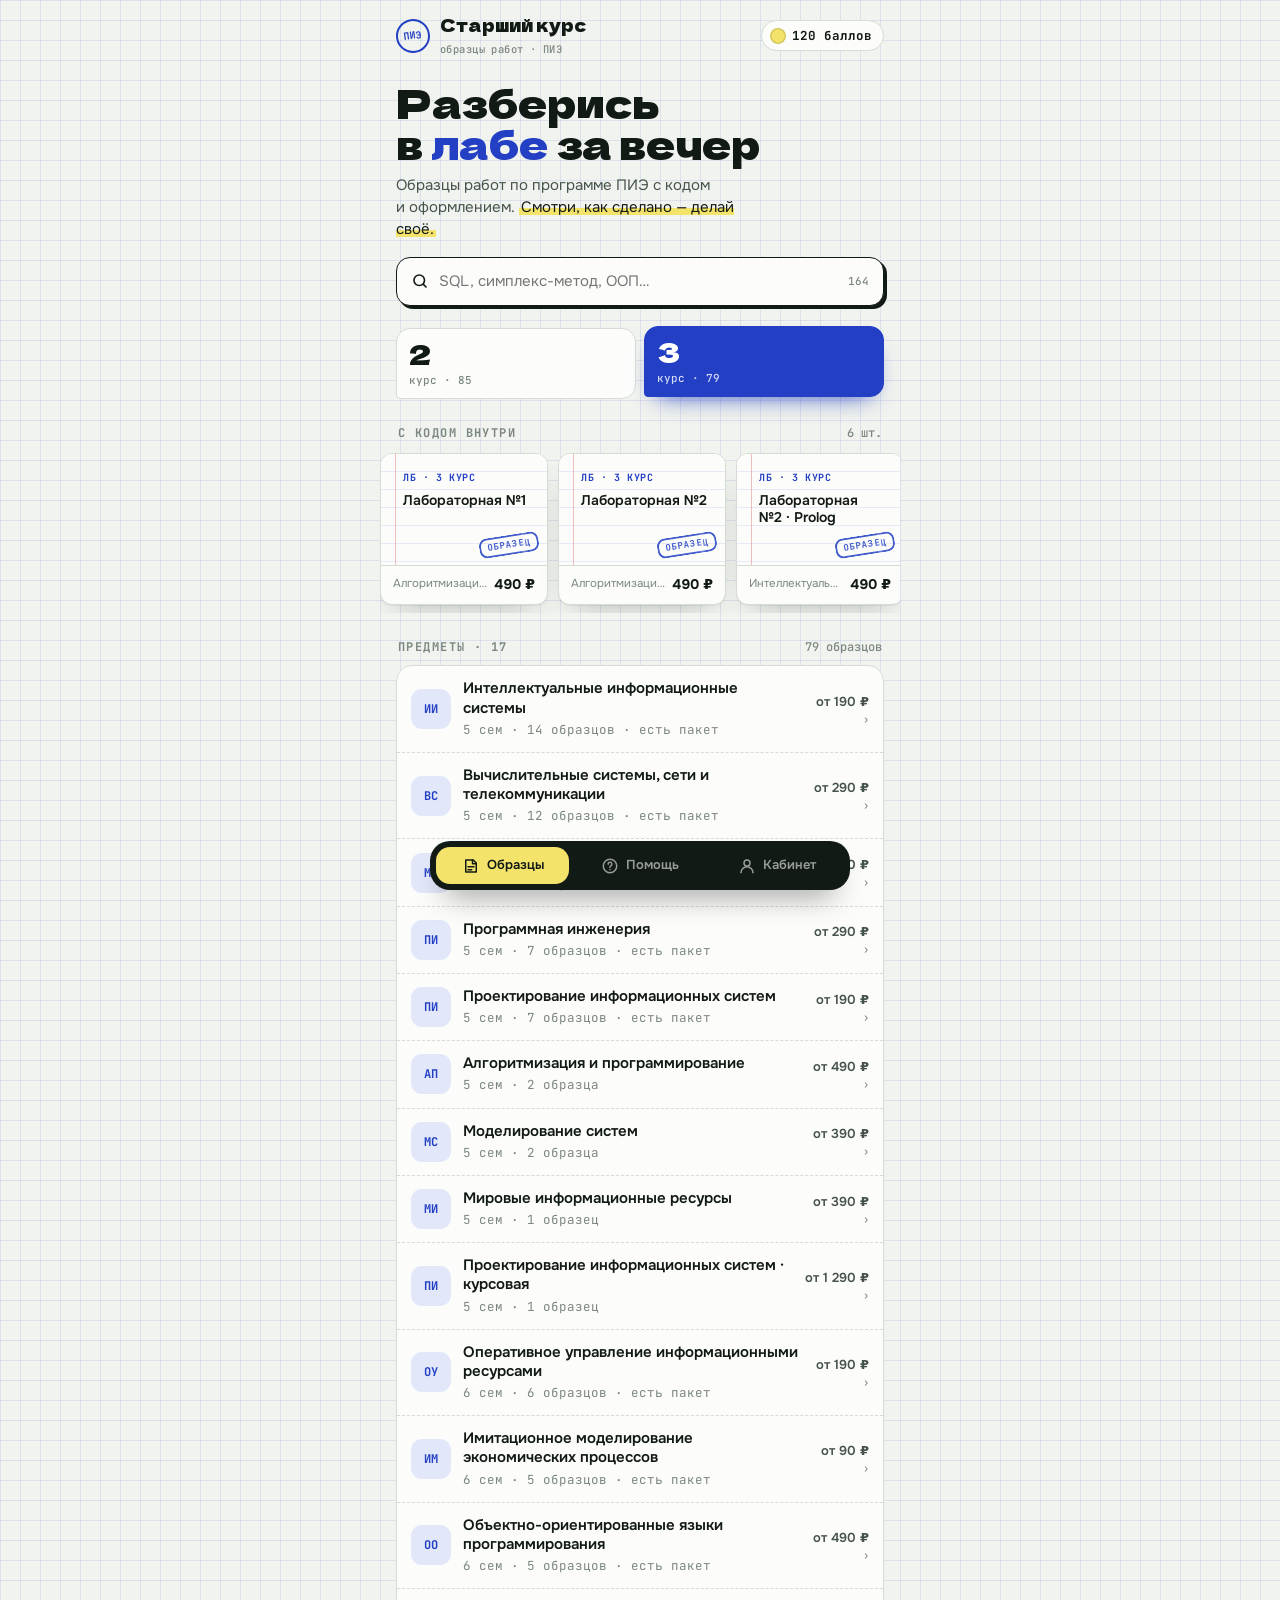
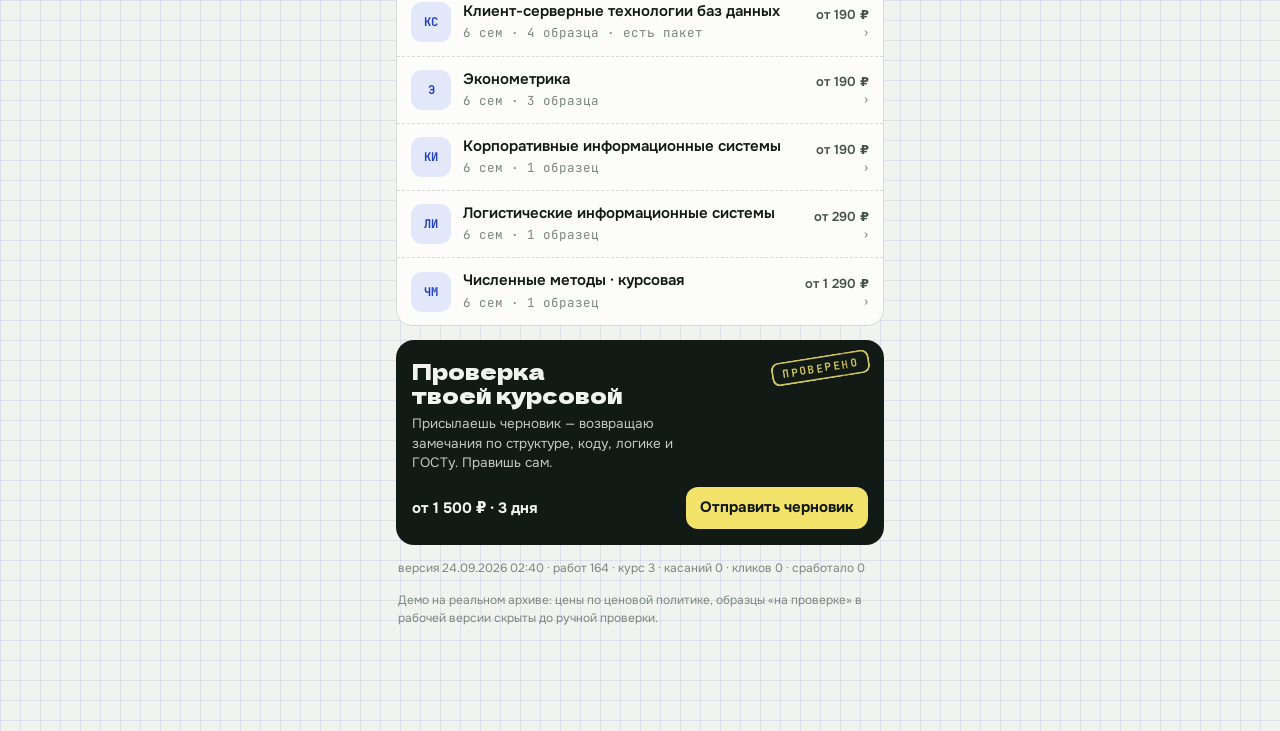
==== commit beaa4525: "Add files via upload" ====
--- a/app.html
+++ b/app.html
@@ -310,7 +310,8 @@
 if (tg) { tg.ready(); tg.expand(); }
 const tgUser = tg && tg.initDataUnsafe && tg.initDataUnsafe.user;
 const BOT = 'starshiy_kurs_bot';
-const LIVE = !!(tg && tg.initData);           // открыт внутри Telegram
+const LIVE = !!(tg && (tg.initData || (tg.initDataUnsafe && tg.initDataUnsafe.user)));           // открыт внутри Telegram
+function copyText(t){ try { navigator.clipboard && navigator.clipboard.writeText(t); } catch (e) {} }
 function toBot(param){ const u='https://t.me/'+BOT+'?start='+param; if (LIVE){ tg.openTelegramLink(u); setTimeout(()=>tg.close(),300); } else toast('В Telegram здесь откроется бот: '+param); }
 
 /* ---------- названия (в рабочей версии — из админки) ---------- */
@@ -352,7 +353,7 @@
 const plural = (n,a,b,c) => { const m=n%10, h=n%100; return (m===1&&h!==11)?a:(m>=2&&m<=4&&(h<10||h>=20))?b:c; };
 const initials = s => s.replace(/[^А-ЯЁA-Zа-яё ]/g,' ').split(' ').filter(w=>w.length>2).slice(0,2).map(w=>w[0].toUpperCase()).join('') || s.slice(0,2).toUpperCase();
 
-const BUILD = '24.09.2026 02:27';
+const BUILD = '24.09.2026 02:40';
 function showErr(msg){
   let el = document.getElementById('errbar');
   if (!el){ el = document.createElement('div'); el.id='errbar';
@@ -646,16 +647,19 @@
   if (d.topic){ S.topic=d.topic; render(); return; }
   if (d.help){ S.tab='support'; S.topic='dl'; S.order=d.help; render(); scrollTo(0,0); return; }
   if (d.ask){ if (LIVE) { toBot('ask_' + d.ask); return; } closeSheet(); S.tab='support'; S.topic='q'; S.subject=null; render(); scrollTo(0,0); return; }
-  if (t.id==='s-send' && LIVE){
+  if (t.id==='s-send'){
     const m=document.getElementById('s-msg');
-    if (!m || !m.value.trim()){ if(m) m.focus(); toast('Опишите вопрос парой слов'); return; }
-    const payload = JSON.stringify({t:'help', topic:(S.topic||'work'), text:m.value.trim().slice(0,1500)});
-    try { tg.sendData(payload); }                       // уходит боту, приложение закрывается само
-    catch (err) { toBot('help'); }
-    return; }
-  if (t.id==='s-send'){ const m=document.getElementById('s-msg'); if (!m.value.trim()){ m.focus(); toast('Напишите пару слов о проблеме'); return; }
-    // рабочая версия: POST /api/support {topic, order_id, text} → бот пересылает в чат поддержки
-    const tp=TOPICS.find(x=>x.k===S.topic); S.tickets.unshift({n:1040+S.tickets.length+1, l:tp.l}); S.topic=null; S.order=''; render(); toast(tg ? 'Отправлено в поддержку' : 'Демо: в рабочей версии обращение уйдёт в бот поддержки'); return; }
+    if (!m || !m.value.trim()){ if (m) m.focus(); toast('Опишите вопрос парой слов'); return; }
+    const topic = S.topic || 'work';
+    const text = m.value.trim().slice(0,1500);
+    if (tg && typeof tg.sendData === 'function' && LIVE){
+      try { tg.sendData(JSON.stringify({t:'help', topic:topic, text:text})); return; }   // уходит боту, окно закроется само
+      catch (err) { copyText(text); toBot('help'); return; }                             // не дал — открываем чат, текст в буфере
+    }
+    if (tg){ copyText(text); toast('Текст скопирован — вставьте его в чат'); toBot('help'); return; }
+    const tp = TOPICS.find(x=>x.k===topic) || {l:'Обращение'};
+    S.tickets.unshift({n:1040+S.tickets.length+1, l:tp.l}); S.topic=null; S.order=''; m.value='';
+    render(); toast('Демо: в рабочей версии обращение уйдёт в бот'); return; }
   if (d.tg!==undefined){ if (LIVE) { toBot('help'); } else { toast('В рабочей версии откроется чат с ботом'); } return; }
   if (d.dl){ toast(tg ? 'Ссылка на скачивание отправлена в бот' : 'Демо: в рабочей версии ссылка на файл придёт в бот'); return; }
   if (d.send){
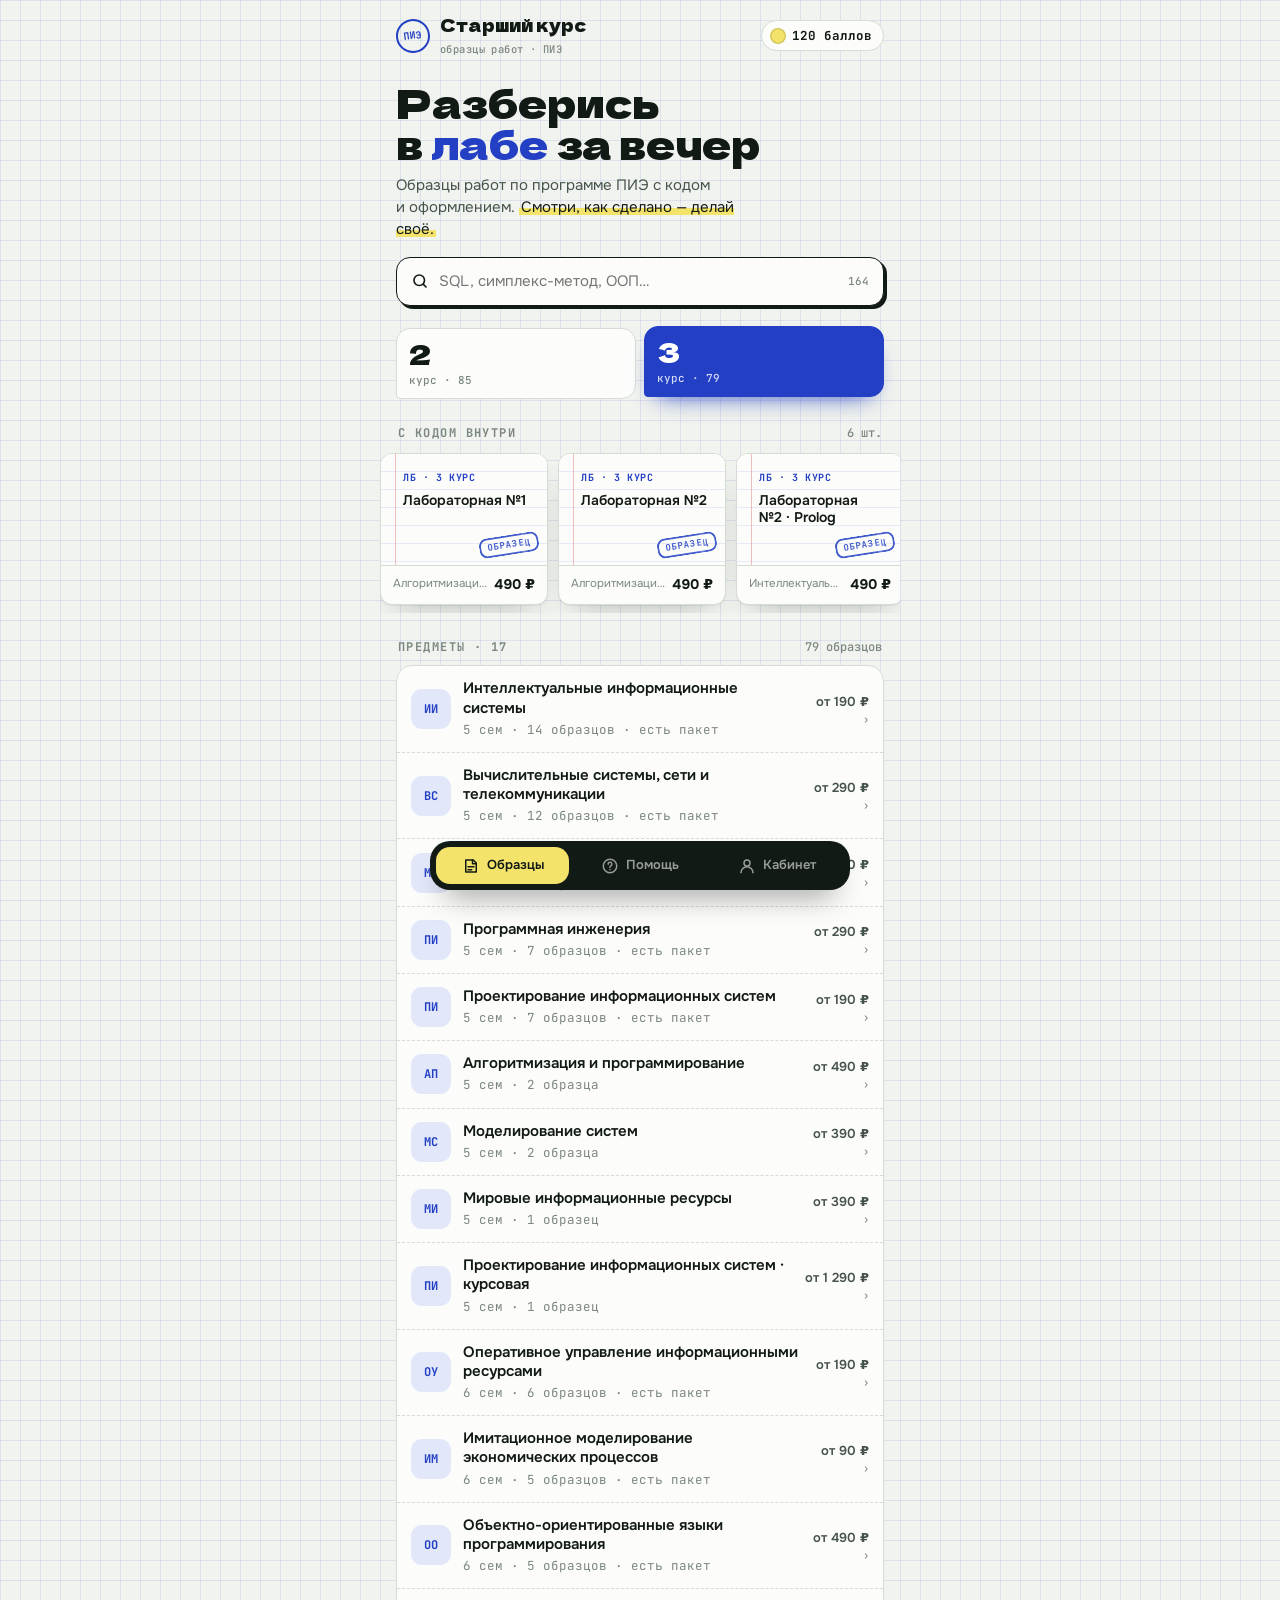
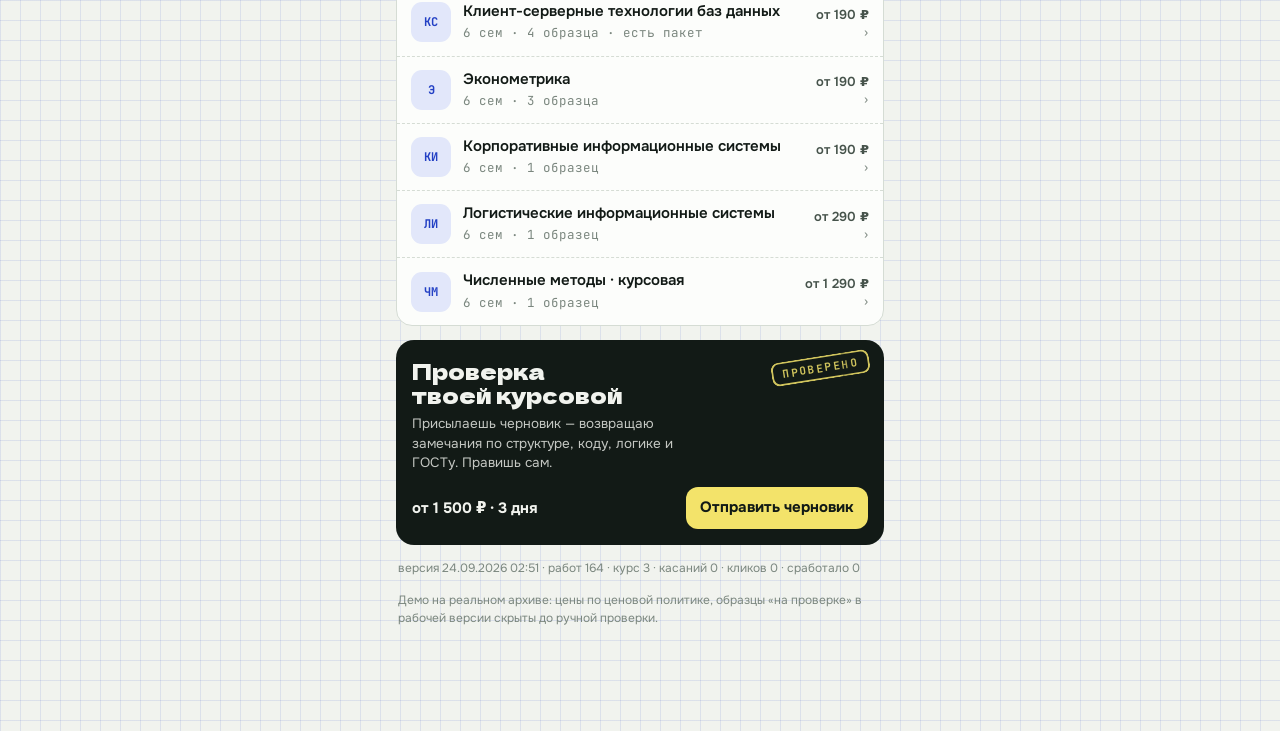
==== commit 5c1d8ea4: "Add files via upload" ====
--- a/app.html
+++ b/app.html
@@ -310,9 +310,14 @@
 if (tg) { tg.ready(); tg.expand(); }
 const tgUser = tg && tg.initDataUnsafe && tg.initDataUnsafe.user;
 const BOT = 'starshiy_kurs_bot';
-const LIVE = !!(tg && (tg.initData || (tg.initDataUnsafe && tg.initDataUnsafe.user)));           // открыт внутри Telegram
+const LIVE = !!tg;           // открыт внутри Telegram
 function copyText(t){ try { navigator.clipboard && navigator.clipboard.writeText(t); } catch (e) {} }
-function toBot(param){ const u='https://t.me/'+BOT+'?start='+param; if (LIVE){ tg.openTelegramLink(u); setTimeout(()=>tg.close(),300); } else toast('В Telegram здесь откроется бот: '+param); }
+function toBot(param){
+  const u='https://t.me/'+BOT+'?start='+param;
+  if (tg && tg.openTelegramLink){ tg.openTelegramLink(u); setTimeout(()=>{ try{tg.close();}catch(e){} },300); return; }
+  if (tg && tg.openLink){ tg.openLink(u); return; }
+  toast('В Telegram здесь откроется бот: '+param);
+}
 
 /* ---------- названия (в рабочей версии — из админки) ---------- */
 function niceTitle(t0){
@@ -353,7 +358,7 @@
 const plural = (n,a,b,c) => { const m=n%10, h=n%100; return (m===1&&h!==11)?a:(m>=2&&m<=4&&(h<10||h>=20))?b:c; };
 const initials = s => s.replace(/[^А-ЯЁA-Zа-яё ]/g,' ').split(' ').filter(w=>w.length>2).slice(0,2).map(w=>w[0].toUpperCase()).join('') || s.slice(0,2).toUpperCase();
 
-const BUILD = '24.09.2026 02:40';
+const BUILD = '24.09.2026 02:51';
 function showErr(msg){
   let el = document.getElementById('errbar');
   if (!el){ el = document.createElement('div'); el.id='errbar';
@@ -506,7 +511,8 @@
     </ul>
     <div class="redline">3.2. Таблица «Заказы» связана с «Клиентами» <s>связью многие-ко-многим</s>
       <span class="cm">✎ Проверьте: у заказа один клиент — это связь «один-ко-многим». Поправьте ER-диаграмму на рис. 5.</span></div>
-    <div class="card" style="margin-top:14px">
+    ${LIVE ? `<button class="btn" data-bot="review">Отправить черновик в бот</button>
+    <p class="note" style="text-align:center">Черновик, оплата и замечания — в чате с ботом: там можно приложить файл.</p>` : `    <div class="card" style="margin-top:14px">
       <div class="field"><label>Объём работы</label><div class="vol" role="group">${Object.entries(RV_VOL).map(([k,o])=>`<button class="opt" data-vol="${k}" aria-pressed="${v.vol===k}"><b>${o.l}</b><strong>${fmt(o.p)}</strong><small>${o.d}</small></button>`).join('')}</div></div>
       <div class="field"><label>На что смотреть</label><div class="focus">${Object.entries(RV_FOCUS).map(([k,l])=>`<label for="f-${k}"><input type="checkbox" id="f-${k}" data-focus="${k}" ${v.focus.includes(k)?'checked':''}>${l}</label>`).join('')}</div></div>
       <div class="field"><label for="rv-subj">Предмет и тема</label><textarea id="rv-subj" style="min-height:64px" placeholder="Например: Базы данных — ИС учёта заказов автосервиса"></textarea></div>
@@ -515,7 +521,7 @@
       <div class="total"><span>${RV_VOL[v.vol].l}${v.urgent?'<br>срочно':''}</span><strong>${fmt(sum)}</strong></div>
       <label class="check" for="rv-ok"><input type="checkbox" id="rv-ok"><span>Понимаю: проверка — это замечания, текст и код я исправляю сам. Работа не дописывается и не переписывается.</span></label>
       <button class="btn" id="rv-go">Оплатить ${fmt(sum)} по СБП</button>
-    </div>
+    </div>`}
     <p class="note">Черновик хранится 30 дней после проверки и затем удаляется. Не передаётся третьим лицам и не попадает в каталог образцов.</p>`;
 }
 const SUPPORT_USERNAME = 'starshiy_kurs_help'; // заменить на аккаунт поддержки
@@ -652,11 +658,11 @@
     if (!m || !m.value.trim()){ if (m) m.focus(); toast('Опишите вопрос парой слов'); return; }
     const topic = S.topic || 'work';
     const text = m.value.trim().slice(0,1500);
-    if (tg && typeof tg.sendData === 'function' && LIVE){
+    if (tg && typeof tg.sendData === 'function'){
       try { tg.sendData(JSON.stringify({t:'help', topic:topic, text:text})); return; }   // уходит боту, окно закроется само
-      catch (err) { copyText(text); toBot('help'); return; }                             // не дал — открываем чат, текст в буфере
+      catch (err) { copyText(text); toast('Открываю чат, текст скопирован'); toBot('help'); return; }
     }
-    if (tg){ copyText(text); toast('Текст скопирован — вставьте его в чат'); toBot('help'); return; }
+    if (tg){ copyText(text); toast('Открываю чат, текст скопирован'); toBot('help'); return; }
     const tp = TOPICS.find(x=>x.k===topic) || {l:'Обращение'};
     S.tickets.unshift({n:1040+S.tickets.length+1, l:tp.l}); S.topic=null; S.order=''; m.value='';
     render(); toast('Демо: в рабочей версии обращение уйдёт в бот'); return; }
@@ -664,9 +670,11 @@
   if (d.dl){ toast(tg ? 'Ссылка на скачивание отправлена в бот' : 'Демо: в рабочей версии ссылка на файл придёт в бот'); return; }
   if (d.send){
     const [kind, id] = d.send.split(':');
-    try { tg.sendData(JSON.stringify({t:kind, id:+id})); }
-    catch (err) { toBot(kind + '_' + id); }
-    return; }
+    if (tg && typeof tg.sendData === 'function'){
+      try { tg.sendData(JSON.stringify({t:kind, id:+id})); return; }
+      catch (err) {}
+    }
+    toBot(kind + '_' + id); return; }
   if (d.doc!==undefined){ e.preventDefault(); openDoc(d.doc||'offer'); return; }
 }
 const TAPS = {touch:0, click:0, act:0};
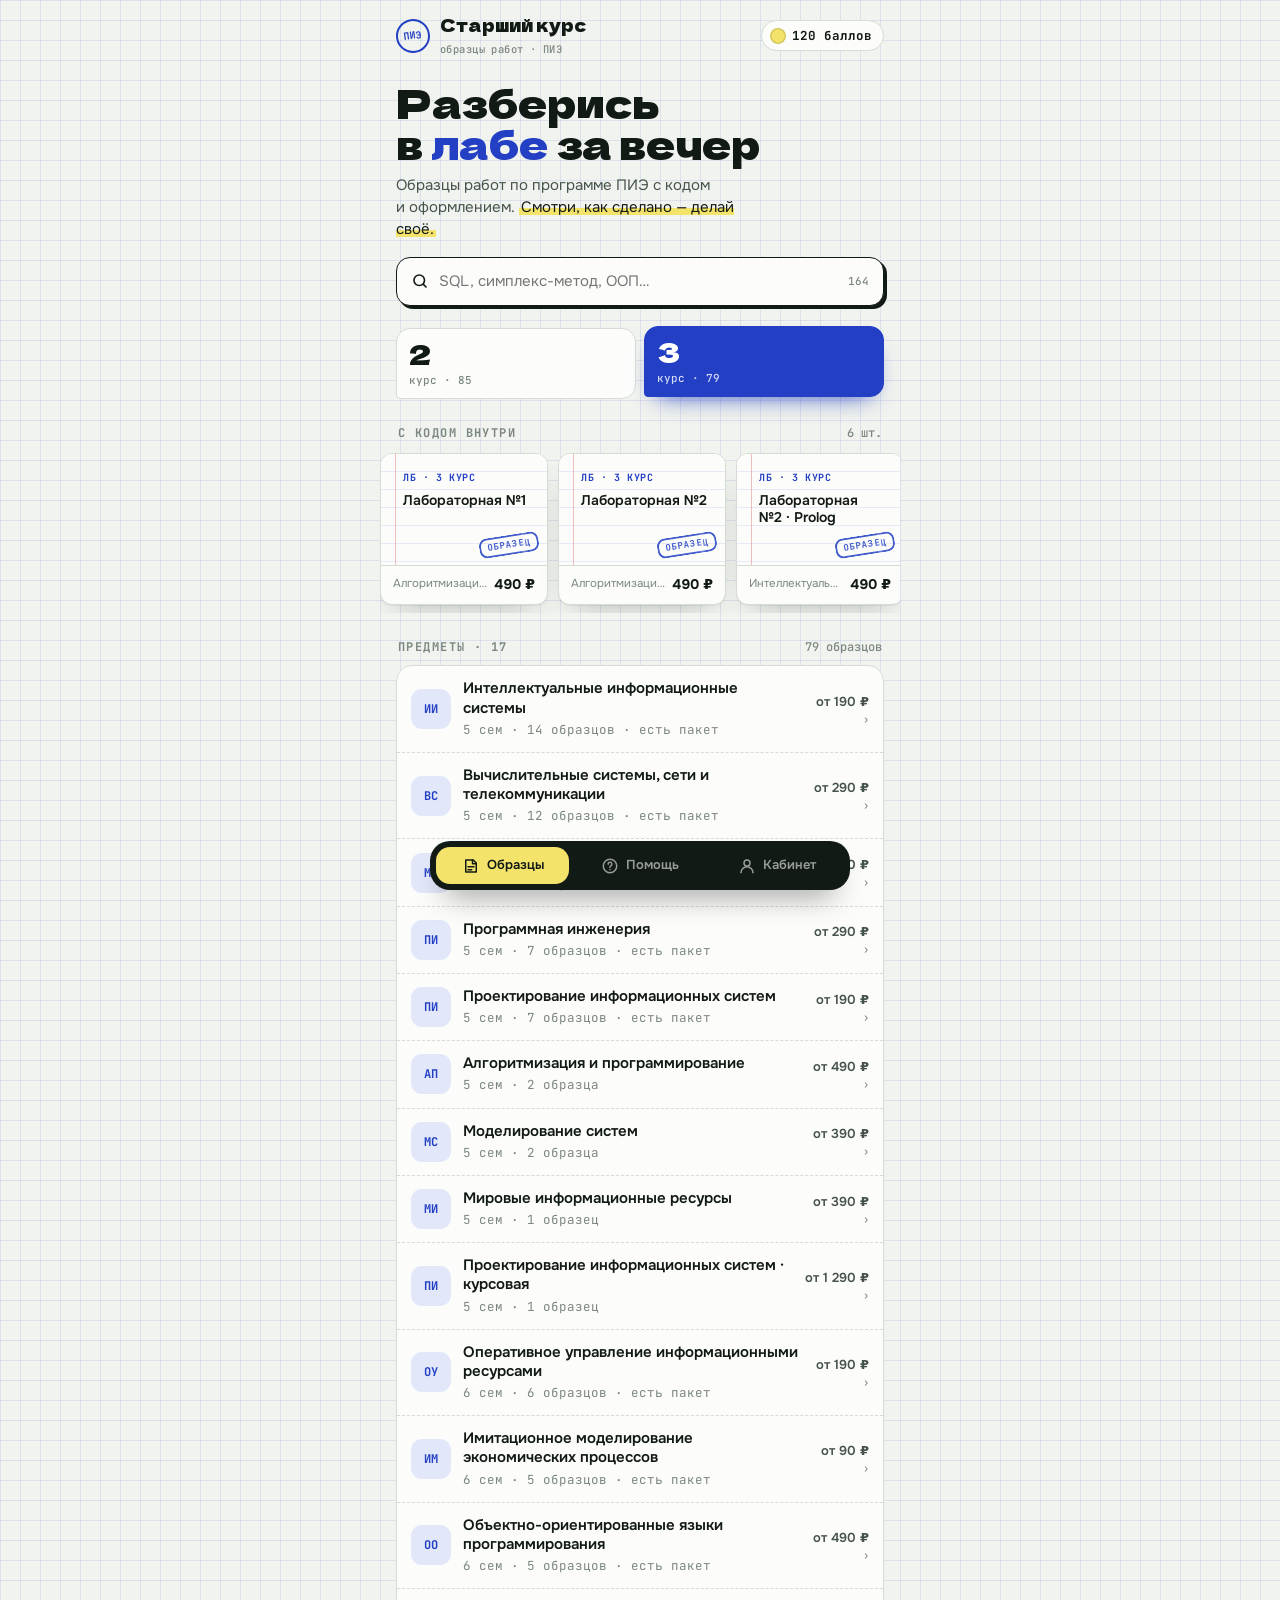
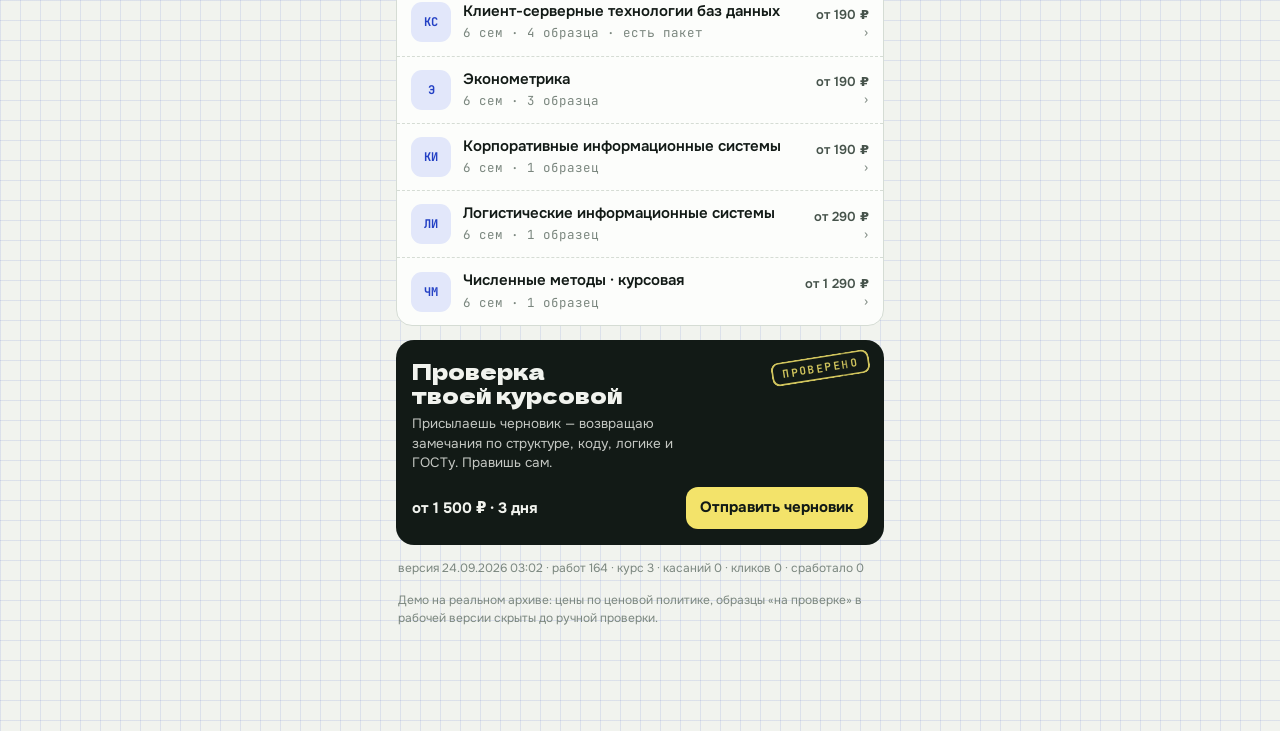
==== commit b65ed777: "Add files via upload" ====
--- a/app.html
+++ b/app.html
@@ -311,6 +311,19 @@
 const tgUser = tg && tg.initDataUnsafe && tg.initDataUnsafe.user;
 const BOT = 'starshiy_kurs_bot';
 const LIVE = !!tg;           // открыт внутри Telegram
+function sendToBot(payload, fallback, onFail){
+  // Telegram разрешает sendData только из нижней кнопки; в остальных случаях он молча ничего не делает,
+  // поэтому подстраховываемся: если через 700 мс приложение всё ещё открыто — уходим в чат.
+  let tried = false;
+  if (tg && typeof tg.sendData === 'function'){
+    try { tg.sendData(JSON.stringify(payload)); tried = true; } catch (err) { tried = false; }
+  }
+  setTimeout(() => {
+    if (document.hidden) return;          // приложение закрылось — значит, сообщение ушло
+    if (onFail) onFail();
+    toBot(fallback);
+  }, tried ? 700 : 0);
+}
 function copyText(t){ try { navigator.clipboard && navigator.clipboard.writeText(t); } catch (e) {} }
 function toBot(param){
   const u='https://t.me/'+BOT+'?start='+param;
@@ -358,7 +371,7 @@
 const plural = (n,a,b,c) => { const m=n%10, h=n%100; return (m===1&&h!==11)?a:(m>=2&&m<=4&&(h<10||h>=20))?b:c; };
 const initials = s => s.replace(/[^А-ЯЁA-Zа-яё ]/g,' ').split(' ').filter(w=>w.length>2).slice(0,2).map(w=>w[0].toUpperCase()).join('') || s.slice(0,2).toUpperCase();
 
-const BUILD = '24.09.2026 02:51';
+const BUILD = '24.09.2026 03:02';
 function showErr(msg){
   let el = document.getElementById('errbar');
   if (!el){ el = document.createElement('div'); el.id='errbar';
@@ -658,11 +671,9 @@
     if (!m || !m.value.trim()){ if (m) m.focus(); toast('Опишите вопрос парой слов'); return; }
     const topic = S.topic || 'work';
     const text = m.value.trim().slice(0,1500);
-    if (tg && typeof tg.sendData === 'function'){
-      try { tg.sendData(JSON.stringify({t:'help', topic:topic, text:text})); return; }   // уходит боту, окно закроется само
-      catch (err) { copyText(text); toast('Открываю чат, текст скопирован'); toBot('help'); return; }
-    }
-    if (tg){ copyText(text); toast('Открываю чат, текст скопирован'); toBot('help'); return; }
+    if (tg){
+      sendToBot({t:'help', topic:topic, text:text}, 'help', () => { copyText(text); toast('Открываю чат, текст скопирован'); });
+      return; }
     const tp = TOPICS.find(x=>x.k===topic) || {l:'Обращение'};
     S.tickets.unshift({n:1040+S.tickets.length+1, l:tp.l}); S.topic=null; S.order=''; m.value='';
     render(); toast('Демо: в рабочей версии обращение уйдёт в бот'); return; }
@@ -670,11 +681,8 @@
   if (d.dl){ toast(tg ? 'Ссылка на скачивание отправлена в бот' : 'Демо: в рабочей версии ссылка на файл придёт в бот'); return; }
   if (d.send){
     const [kind, id] = d.send.split(':');
-    if (tg && typeof tg.sendData === 'function'){
-      try { tg.sendData(JSON.stringify({t:kind, id:+id})); return; }
-      catch (err) {}
-    }
-    toBot(kind + '_' + id); return; }
+    sendToBot({t:kind, id:+id}, kind + '_' + id);
+    return; }
   if (d.doc!==undefined){ e.preventDefault(); openDoc(d.doc||'offer'); return; }
 }
 const TAPS = {touch:0, click:0, act:0};
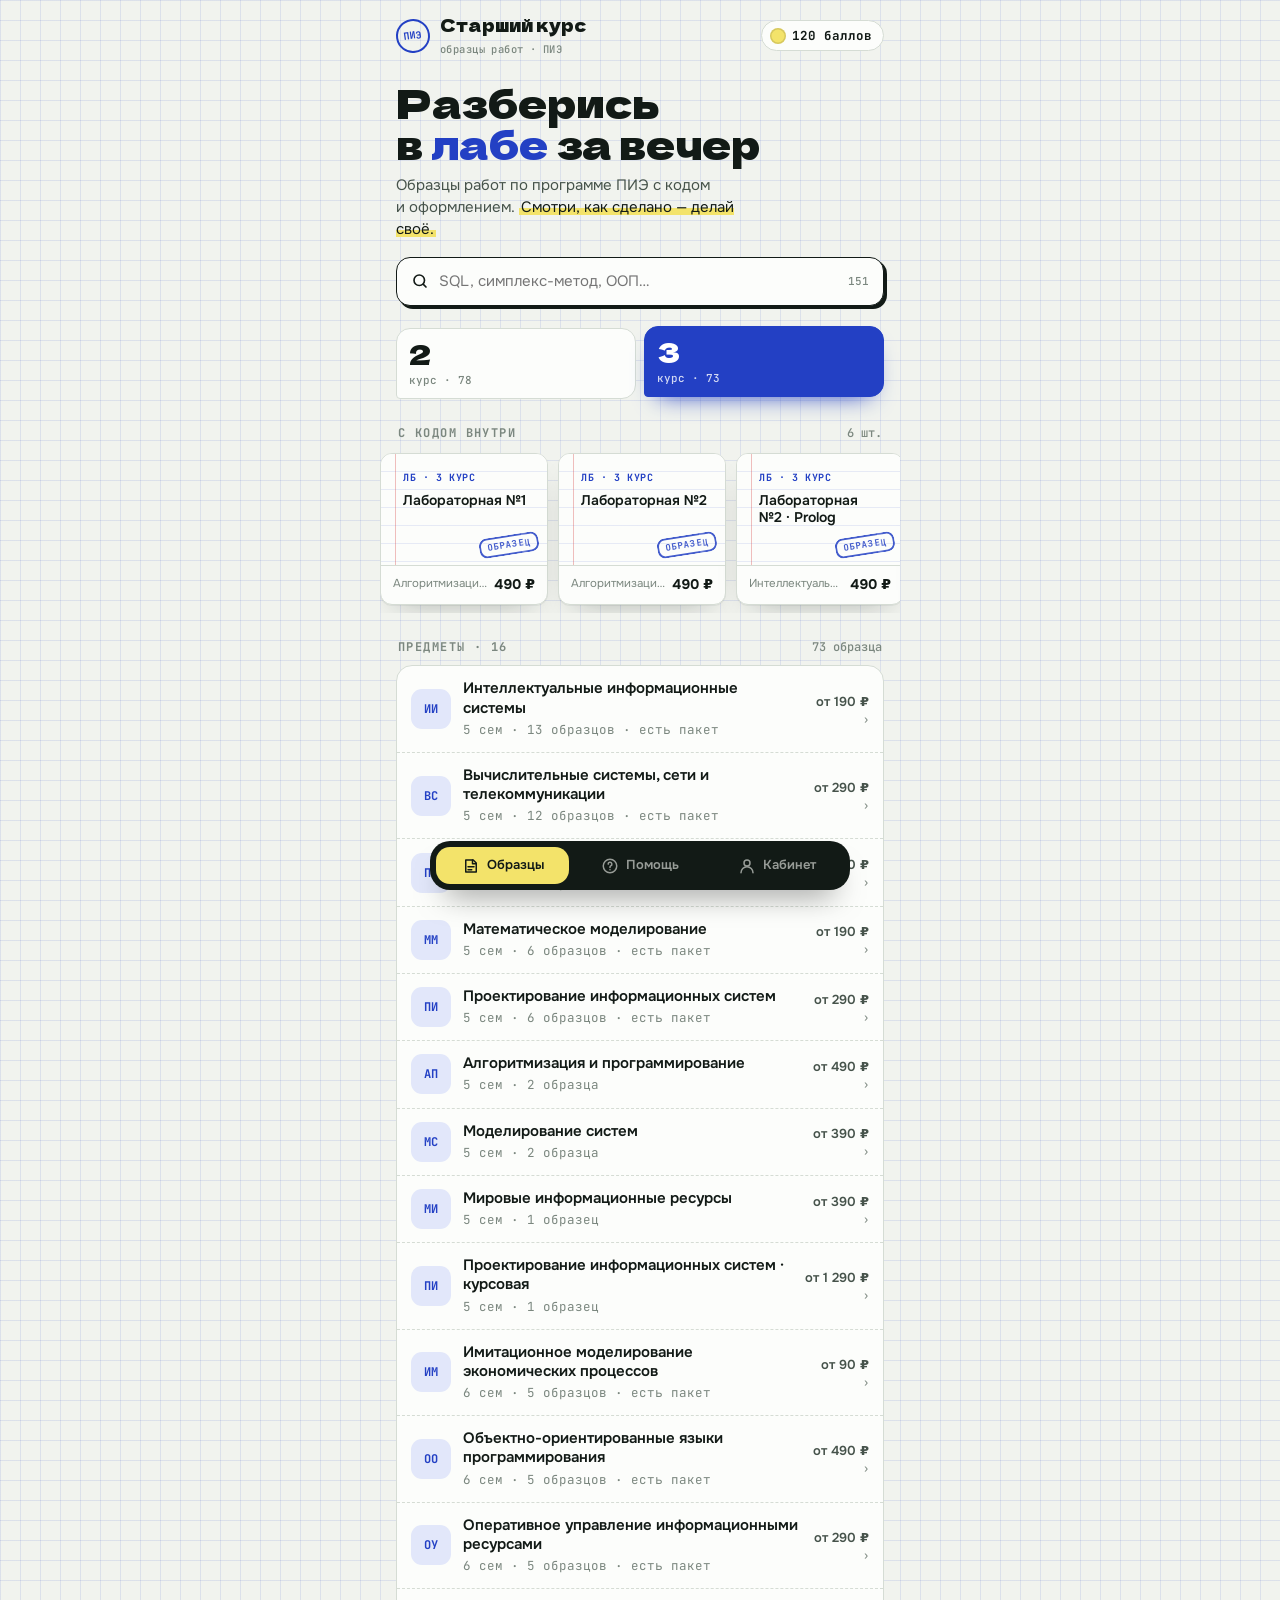
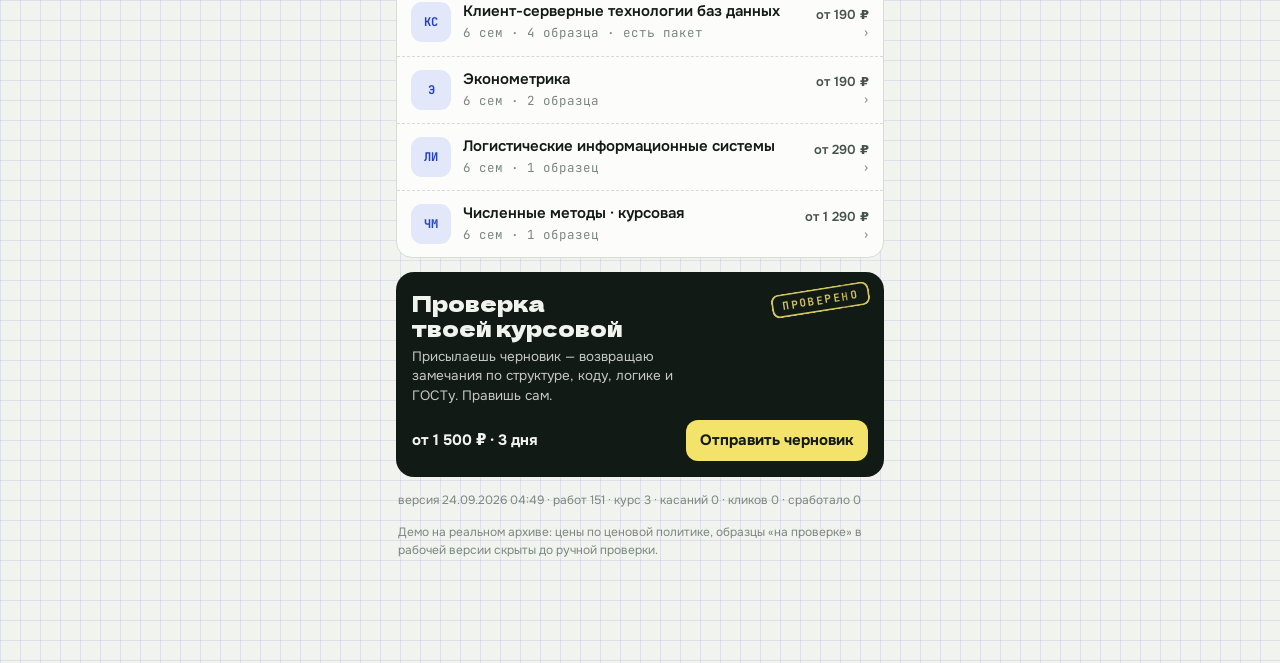
==== commit 5acb466e: "Add files via upload" ====
--- a/app.html
+++ b/app.html
@@ -305,7 +305,7 @@
 <div id="layer"></div>
 
 <script>
-const RAW = [{"id":1,"c":2,"s":"4","subj":"Алгоритмизация и программирование","t":"Лабораторная №1","type":"Лабораторная","files":3,"docs":2,"code":1,"img":0,"ext":["docx","pst"],"st":"Готово","p":490},{"id":2,"c":2,"s":"4","subj":"Алгоритмизация и программирование","t":"Лабораторная №2","type":"Лабораторная","files":4,"docs":2,"code":2,"img":0,"ext":["py","docx","xlsx"],"st":"Готово","p":490},{"id":3,"c":2,"s":"4","subj":"Алгоритмизация и программирование","t":"Лабораторная №3","type":"Лабораторная","files":5,"docs":1,"code":3,"img":0,"ext":["py","txt","docx"],"st":"Готово","p":490},{"id":4,"c":2,"s":"4","subj":"Алгоритмизация и программирование","t":"Лабораторная №4","type":"Лабораторная","files":6,"docs":2,"code":4,"img":0,"ext":["py","docx"],"st":"Готово","p":490},{"id":5,"c":2,"s":"4","subj":"Алгоритмизация и программирование","t":"Лабораторная №5","type":"Лабораторная","files":6,"docs":2,"code":3,"img":0,"ext":["py","docx","txt"],"st":"Готово","p":490},{"id":6,"c":2,"s":"4","subj":"Алгоритмизация и программирование","t":"Лабораторная №6","type":"Лабораторная","files":4,"docs":2,"code":2,"img":0,"ext":["docx","py"],"st":"Готово","p":490},{"id":7,"c":2,"s":"4","subj":"Алгоритмизация и программирование","t":"Лабораторная №7","type":"Лабораторная","files":9,"docs":6,"code":3,"img":0,"ext":["docx","py"],"st":"Готово","p":490},{"id":8,"c":2,"s":"4","subj":"Алгоритмизация и программирование","t":"Лабораторная №8","type":"Лабораторная","files":6,"docs":2,"code":0,"img":0,"ext":["png","docx"],"st":"Готово","p":390},{"id":9,"c":2,"s":"3","subj":"Базы данных","t":"БД «Туризм» в Access · готово для лаб №1–5","type":"Материалы","files":7,"docs":4,"code":2,"img":0,"ext":["xlsx","docx","accdb","txt"],"st":"Готово","p":990},{"id":10,"c":2,"s":"4","subj":"Базы данных · курсовая","t":"Курсовая работа","type":"Курсовая","files":2,"docs":2,"code":0,"img":0,"ext":["docx"],"st":"Готово","p":1290},{"id":11,"c":2,"s":"4","subj":"Информационная безопасность","t":"Лабораторная №1","type":"Лабораторная","files":1,"docs":1,"code":0,"img":0,"ext":["docx"],"st":"Готово","p":390},{"id":12,"c":2,"s":"4","subj":"Информационная безопасность","t":"Лабораторная №2","type":"Лабораторная","files":6,"docs":6,"code":0,"img":0,"ext":["docx","xlsx"],"st":"Готово","p":390},{"id":13,"c":2,"s":"4","subj":"Информационная безопасность","t":"Практическая №1","type":"Практическая","files":1,"docs":1,"code":0,"img":0,"ext":["docx"],"st":"Готово","p":290},{"id":14,"c":2,"s":"4","subj":"Информационная безопасность","t":"Практическая №2","type":"Практическая","files":2,"docs":2,"code":0,"img":0,"ext":["docx"],"st":"Готово","p":290},{"id":15,"c":2,"s":"3","subj":"Информационные системы и технологии","t":"Лабораторная №1","type":"Лабораторная","files":10,"docs":10,"code":0,"img":0,"ext":["docx"],"st":"Готово","p":390},{"id":16,"c":2,"s":"3","subj":"Информационные системы и технологии","t":"Лабораторная №2 (2 варианта)","type":"Лабораторная","files":2,"docs":2,"code":0,"img":0,"ext":["docx"],"st":"Готово","p":490},{"id":17,"c":2,"s":"3","subj":"Информационные системы и технологии","t":"Лабораторная №3","type":"Лабораторная","files":1,"docs":1,"code":0,"img":0,"ext":["xlsx"],"st":"Готово","p":390},{"id":18,"c":2,"s":"3","subj":"Информационные системы и технологии","t":"Лабораторная №4","type":"Лабораторная","files":7,"docs":0,"code":5,"img":0,"ext":["html","txt","jpg"],"st":"Готово","p":490},{"id":19,"c":2,"s":"3","subj":"Информационные системы и технологии","t":"Лабораторная №5","type":"Лабораторная","files":2,"docs":2,"code":0,"img":0,"ext":["xlsx"],"st":"Готово","p":390},{"id":20,"c":2,"s":"3","subj":"Информационные системы и технологии","t":"Конспекты и материалы","type":"Материалы","files":6,"docs":6,"code":0,"img":0,"ext":["docx","pptx"],"st":"Готово","p":190},{"id":21,"c":2,"s":"4","subj":"Исследование операций и методы оптимизации","t":"Лабораторная №1","type":"Лабораторная","files":2,"docs":2,"code":0,"img":0,"ext":["xlsx","docx"],"st":"Готово","p":390},{"id":22,"c":2,"s":"4","subj":"Исследование операций и методы оптимизации","t":"Конспекты и материалы","type":"Материалы","files":4,"docs":4,"code":0,"img":0,"ext":["xlsx"],"st":"Готово","p":190},{"id":23,"c":2,"s":"4","subj":"Менеджмент","t":"Все работы за семестр","type":"Материалы","files":9,"docs":8,"code":0,"img":0,"ext":["docx","txt"],"st":"Готово","p":690},{"id":24,"c":2,"s":"3","subj":"Модели данных","t":"Конспекты и материалы","type":"Материалы","files":1,"docs":1,"code":0,"img":0,"ext":["pptx"],"st":"Готово","p":190},{"id":25,"c":2,"s":"3","subj":"Модели данных · курсовая","t":"Курсовая работа","type":"Курсовая","files":10,"docs":5,"code":3,"img":0,"ext":["docx","erwin","gif","bp1"],"st":"Готово","p":1290},{"id":26,"c":2,"s":"3","subj":"Операционные системы","t":"Лабораторная №4","type":"Лабораторная","files":1,"docs":1,"code":0,"img":0,"ext":["docx"],"st":"Готово","p":390},{"id":27,"c":2,"s":"3","subj":"Операционные системы","t":"Лабораторная №5","type":"Лабораторная","files":1,"docs":1,"code":0,"img":0,"ext":["docx"],"st":"Готово","p":390},{"id":28,"c":2,"s":"3","subj":"Операционные системы","t":"Лабораторная №6","type":"Лабораторная","files":1,"docs":1,"code":0,"img":0,"ext":["docx"],"st":"Готово","p":390},{"id":29,"c":2,"s":"3","subj":"Операционные системы","t":"Лабораторная №7","type":"Лабораторная","files":1,"docs":1,"code":0,"img":0,"ext":["docx"],"st":"Готово","p":390},{"id":30,"c":2,"s":"4","subj":"Проектирование информационных систем","t":"Лабораторная №1","type":"Лабораторная","files":3,"docs":2,"code":0,"img":0,"ext":["docx","txt"],"st":"Готово","p":390},{"id":31,"c":2,"s":"4","subj":"Проектирование информационных систем","t":"Практическая №1","type":"Практическая","files":3,"docs":3,"code":0,"img":0,"ext":["pptx"],"st":"Готово","p":290},{"id":32,"c":2,"s":"4","subj":"Проектирование информационных систем","t":"Бизнес-процессы и нотации IDEF · презентация","type":"Материалы","files":2,"docs":1,"code":0,"img":0,"ext":["pptx"],"st":"Готово","p":390},{"id":33,"c":2,"s":"3","subj":"Реинжиниринг бизнес-процессов","t":"Лабораторная №1 (2 варианта)","type":"Лабораторная","files":3,"docs":1,"code":2,"img":0,"ext":["bp1","docx"],"st":"Готово","p":590},{"id":34,"c":2,"s":"3","subj":"Реинжиниринг бизнес-процессов","t":"Лабораторная №2","type":"Лабораторная","files":2,"docs":1,"code":1,"img":0,"ext":["bp1","docx"],"st":"Готово","p":490},{"id":35,"c":2,"s":"3","subj":"Реинжиниринг бизнес-процессов","t":"Лабораторная №3","type":"Лабораторная","files":2,"docs":1,"code":1,"img":0,"ext":["bp1","docx"],"st":"Готово","p":490},{"id":36,"c":2,"s":"3","subj":"Реинжиниринг бизнес-процессов","t":"Лабораторная №4","type":"Лабораторная","files":1,"docs":1,"code":0,"img":0,"ext":["docx"],"st":"Готово","p":390},{"id":37,"c":2,"s":"3","subj":"Реинжиниринг бизнес-процессов","t":"Лабораторная №5","type":"Лабораторная","files":3,"docs":1,"code":1,"img":0,"ext":["bp1","png","docx"],"st":"Готово","p":490},{"id":38,"c":2,"s":"3","subj":"Реинжиниринг бизнес-процессов","t":"Лабораторная №6","type":"Лабораторная","files":2,"docs":1,"code":1,"img":0,"ext":["bp1","docx"],"st":"Готово","p":490},{"id":39,"c":2,"s":"3","subj":"Реинжиниринг бизнес-процессов","t":"Лабораторная №7","type":"Лабораторная","files":2,"docs":1,"code":1,"img":0,"ext":["bp1","docx"],"st":"Готово","p":490},{"id":40,"c":2,"s":"3","subj":"Реинжиниринг бизнес-процессов","t":"Лабораторная №8","type":"Лабораторная","files":2,"docs":1,"code":1,"img":0,"ext":["bp1","docx"],"st":"Готово","p":490},{"id":41,"c":2,"s":"3","subj":"Реинжиниринг бизнес-процессов","t":"Лабораторная №9","type":"Лабораторная","files":2,"docs":1,"code":1,"img":0,"ext":["bp1","docx"],"st":"Готово","p":490},{"id":42,"c":2,"s":"3","subj":"Реинжиниринг бизнес-процессов","t":"Лабораторная №10 (2 варианта)","type":"Лабораторная","files":4,"docs":2,"code":2,"img":0,"ext":["bp1","docx"],"st":"Готово","p":590},{"id":43,"c":2,"s":"3","subj":"Реинжиниринг бизнес-процессов","t":"Лабораторная №11 (2 варианта)","type":"Лабораторная","files":5,"docs":2,"code":3,"img":0,"ext":["bp1","docx"],"st":"Готово","p":590},{"id":44,"c":2,"s":"3","subj":"Реинжиниринг бизнес-процессов","t":"Лабораторная №12 (2 варианта)","type":"Лабораторная","files":4,"docs":2,"code":2,"img":0,"ext":["bp1","docx"],"st":"Готово","p":590},{"id":45,"c":2,"s":"3","subj":"Реинжиниринг бизнес-процессов","t":"Лабораторная №13 (2 варианта)","type":"Лабораторная","files":4,"docs":2,"code":2,"img":0,"ext":["bp1","docx"],"st":"Готово","p":590},{"id":46,"c":2,"s":"3","subj":"Реинжиниринг бизнес-процессов","t":"Лабораторная №14 (2 варианта)","type":"Лабораторная","files":4,"docs":2,"code":2,"img":0,"ext":["bp1","docx"],"st":"Готово","p":590},{"id":47,"c":2,"s":"3","subj":"Реинжиниринг бизнес-процессов","t":"Лабораторная №15 (2 варианта)","type":"Лабораторная","files":3,"docs":2,"code":1,"img":0,"ext":["bp1","docx"],"st":"Готово","p":590},{"id":48,"c":2,"s":"3","subj":"Реинжиниринг бизнес-процессов","t":"Лабораторная №16 (2 варианта)","type":"Лабораторная","files":3,"docs":2,"code":1,"img":0,"ext":["bp1","docx"],"st":"Готово","p":590},{"id":49,"c":2,"s":"3","subj":"Реинжиниринг бизнес-процессов","t":"Материалы курса: модели BPwin (IBO Credit Corporation и др.)","type":"Материалы","files":11,"docs":1,"code":5,"img":0,"ext":["bp1","txt","lwd","docx"],"st":"Готово","p":390},{"id":50,"c":2,"s":"3","subj":"Структуры данных","t":"Лабораторная №1 (2 варианта)","type":"Лабораторная","files":7,"docs":3,"code":4,"img":0,"ext":["docx","pptx"],"st":"Готово","p":590},{"id":51,"c":2,"s":"3","subj":"Структуры данных","t":"Лабораторная №2 (2 варианта)","type":"Лабораторная","files":5,"docs":3,"code":2,"img":0,"ext":["docx","pptx","pas"],"st":"Готово","p":590},{"id":52,"c":2,"s":"3","subj":"Структуры данных","t":"Лабораторная №3 (2 варианта)","type":"Лабораторная","files":5,"docs":4,"code":1,"img":0,"ext":["docx","pas","pptx"],"st":"Готово","p":590},{"id":53,"c":2,"s":"3","subj":"Структуры данных","t":"Лабораторная №4 (2 варианта)","type":"Лабораторная","files":4,"docs":3,"code":1,"img":0,"ext":["docx","pas","pptx"],"st":"Готово","p":590},{"id":54,"c":2,"s":"3","subj":"Структуры данных","t":"Лабораторная №5","type":"Лабораторная","files":1,"docs":1,"code":0,"img":0,"ext":["docx"],"st":"Готово","p":390},{"id":55,"c":2,"s":"3","subj":"Структуры данных","t":"Лабораторная №6 (2 варианта)","type":"Лабораторная","files":5,"docs":4,"code":1,"img":0,"ext":["pptx","docx","pas"],"st":"Готово","p":590},{"id":56,"c":2,"s":"3","subj":"Структуры данных","t":"Лабораторная №8","type":"Лабораторная","files":3,"docs":2,"code":1,"img":0,"ext":["docx","pas","pptx"],"st":"Готово","p":490},{"id":57,"c":2,"s":"3","subj":"Структуры данных","t":"Лабораторная №9","type":"Лабораторная","files":3,"docs":2,"code":1,"img":0,"ext":["docx","pas","pptx"],"st":"Готово","p":490},{"id":58,"c":2,"s":"3","subj":"Структуры данных","t":"Практическая №2","type":"Практическая","files":7,"docs":7,"code":0,"img":0,"ext":["docx"],"st":"Готово","p":290},{"id":59,"c":2,"s":"3","subj":"Структуры данных","t":"Практическая №4","type":"Практическая","files":2,"docs":2,"code":0,"img":0,"ext":["docx"],"st":"Готово","p":290},{"id":60,"c":2,"s":"3","subj":"Структуры данных","t":"Практическая №5","type":"Практическая","files":5,"docs":1,"code":4,"img":0,"ext":["pas","docx"],"st":"Готово","p":290},{"id":61,"c":2,"s":"3","subj":"Структуры данных","t":"Конспекты и материалы","type":"Материалы","files":1,"docs":1,"code":0,"img":0,"ext":["docx"],"st":"Готово","p":190},{"id":62,"c":2,"s":"3","subj":"Теория вероятностей и математическая статистика","t":"Лабораторная №4","type":"Лабораторная","files":4,"docs":4,"code":0,"img":0,"ext":["xlsx","docx"],"st":"Готово","p":390},{"id":63,"c":2,"s":"3","subj":"Теория вероятностей и математическая статистика","t":"Лабораторная №5","type":"Лабораторная","files":3,"docs":3,"code":0,"img":0,"ext":["xlsx"],"st":"Готово","p":390},{"id":64,"c":2,"s":"3","subj":"Теория вероятностей и математическая статистика","t":"Лабораторная №6","type":"Лабораторная","files":1,"docs":1,"code":0,"img":0,"ext":["xlsx"],"st":"Готово","p":390},{"id":65,"c":2,"s":"3","subj":"Теория вероятностей и математическая статистика","t":"Лабораторная №7","type":"Лабораторная","files":1,"docs":1,"code":0,"img":0,"ext":["xlsx"],"st":"Готово","p":390},{"id":66,"c":2,"s":"3","subj":"Теория вероятностей и математическая статистика","t":"Статистический анализ «Мужчины и женщины» (Excel)","type":"Материалы","files":1,"docs":1,"code":0,"img":0,"ext":["xlsx"],"st":"Готово","p":490},{"id":67,"c":2,"s":"3","subj":"Теория систем и системный анализ","t":"Лабораторная №1","type":"Лабораторная","files":1,"docs":1,"code":0,"img":0,"ext":["xlsx"],"st":"Готово","p":390},{"id":68,"c":2,"s":"3","subj":"Теория систем и системный анализ","t":"Лабораторная №5","type":"Лабораторная","files":3,"docs":2,"code":1,"img":0,"ext":["xlsx","bp1"],"st":"Готово","p":490},{"id":69,"c":2,"s":"3","subj":"Теория систем и системный анализ","t":"Лабораторная №8","type":"Лабораторная","files":1,"docs":1,"code":0,"img":0,"ext":["xlsx"],"st":"Готово","p":390},{"id":70,"c":2,"s":"3","subj":"Теория систем и системный анализ","t":"Практическая №1 · Чёрный ящик","type":"Практическая","files":1,"docs":1,"code":0,"img":0,"ext":["docx"],"st":"Готово","p":290},{"id":71,"c":2,"s":"3","subj":"Теория систем и системный анализ","t":"Практическая №2","type":"Практическая","files":1,"docs":1,"code":0,"img":0,"ext":["docx"],"st":"Готово","p":290},{"id":72,"c":2,"s":"3","subj":"Теория систем и системный анализ","t":"Практическая №2 · Древо целей","type":"Практическая","files":1,"docs":1,"code":0,"img":0,"ext":["docx"],"st":"Готово","p":290},{"id":73,"c":2,"s":"3","subj":"Теория систем и системный анализ","t":"Практическая №4","type":"Практическая","files":1,"docs":1,"code":0,"img":0,"ext":["docx"],"st":"Готово","p":290},{"id":74,"c":2,"s":"3","subj":"Теория систем и системный анализ","t":"Практическая №4 · Учёт ювелирных изделий","type":"Практическая","files":1,"docs":0,"code":1,"img":0,"ext":["bp1"],"st":"Готово","p":290},{"id":75,"c":2,"s":"3","subj":"Теория систем и системный анализ","t":"Практическая №5 · МОБ-17","type":"Практическая","files":1,"docs":1,"code":0,"img":0,"ext":["xlsx"],"st":"Готово","p":290},{"id":76,"c":2,"s":"3","subj":"Теория систем и системный анализ","t":"Практическая №6 · Дисперсионный анализ","type":"Практическая","files":1,"docs":1,"code":0,"img":0,"ext":["xlsx"],"st":"Готово","p":290},{"id":77,"c":2,"s":"3","subj":"Теория систем и системный анализ","t":"Практическая №7","type":"Практическая","files":1,"docs":1,"code":0,"img":0,"ext":["xlsx"],"st":"Готово","p":290},{"id":78,"c":2,"s":"3","subj":"Теория систем и системный анализ","t":"Практическая №8 · Поиск решений","type":"Практическая","files":2,"docs":2,"code":0,"img":0,"ext":["xlsx"],"st":"Готово","p":290},{"id":79,"c":2,"s":"3","subj":"Теория систем и системный анализ","t":"Практическая №9 · Транспортная задача —","type":"Практическая","files":3,"docs":3,"code":0,"img":0,"ext":["xlsx"],"st":"Готово","p":290},{"id":80,"c":2,"s":"3","subj":"Теория систем и системный анализ","t":"Практическая №10","type":"Практическая","files":2,"docs":2,"code":0,"img":0,"ext":["xlsx"],"st":"Готово","p":290},{"id":81,"c":2,"s":"3","subj":"Теория систем и системный анализ","t":"Практическая №11","type":"Практическая","files":1,"docs":1,"code":0,"img":0,"ext":["xlsx"],"st":"Готово","p":290},{"id":82,"c":2,"s":"3","subj":"Теория систем и системный анализ","t":"Практическая №12 · Метод иерархий","type":"Практическая","files":3,"docs":3,"code":0,"img":0,"ext":["xlsx"],"st":"Готово","p":290},{"id":83,"c":2,"s":"3","subj":"Теория систем и системный анализ","t":"Конспекты и материалы","type":"Материалы","files":1,"docs":1,"code":0,"img":0,"ext":["docx"],"st":"Готово","p":190},{"id":84,"c":2,"s":"4","subj":"Экономика фирмы (предприятия)","t":"Конспекты и материалы","type":"Материалы","files":4,"docs":3,"code":0,"img":0,"ext":["docx","txt","xlsx"],"st":"Готово","p":190},{"id":85,"c":2,"s":"4","subj":"Экономика фирмы (предприятия)","t":"Пакет документов предприятия: устав, карточка, договоры, табели (2 варианта)","type":"Материалы","files":30,"docs":26,"code":0,"img":0,"ext":["docx","xlsx","png","txt"],"st":"Готово","p":590},{"id":86,"c":3,"s":"5","subj":"Алгоритмизация и программирование","t":"Лабораторная №1","type":"Лабораторная","files":12,"docs":1,"code":1,"img":0,"ext":["txt","jpg","py","docx"],"st":"Готово","p":490},{"id":87,"c":3,"s":"5","subj":"Алгоритмизация и программирование","t":"Лабораторная №2","type":"Лабораторная","files":2,"docs":1,"code":1,"img":0,"ext":["py","docx"],"st":"Готово","p":490},{"id":88,"c":3,"s":"5","subj":"Вычислительные системы, сети и телекоммуникации","t":"Лабораторная №1","type":"Лабораторная","files":1,"docs":1,"code":0,"img":0,"ext":["docx"],"st":"Готово","p":390},{"id":89,"c":3,"s":"5","subj":"Вычислительные системы, сети и телекоммуникации","t":"Лабораторная №4","type":"Лабораторная","files":1,"docs":1,"code":0,"img":0,"ext":["docx"],"st":"Готово","p":390},{"id":90,"c":3,"s":"5","subj":"Вычислительные системы, сети и телекоммуникации","t":"Лабораторная №8","type":"Лабораторная","files":1,"docs":1,"code":0,"img":0,"ext":["docx"],"st":"Готово","p":390},{"id":91,"c":3,"s":"5","subj":"Вычислительные системы, сети и телекоммуникации","t":"Лабораторная №9","type":"Лабораторная","files":1,"docs":1,"code":0,"img":0,"ext":["docx"],"st":"Готово","p":390},{"id":92,"c":3,"s":"5","subj":"Вычислительные системы, сети и телекоммуникации","t":"Практическая №1","type":"Практическая","files":1,"docs":1,"code":0,"img":0,"ext":["docx"],"st":"Готово","p":290},{"id":93,"c":3,"s":"5","subj":"Вычислительные системы, сети и телекоммуникации","t":"Практическая №2","type":"Практическая","files":1,"docs":1,"code":0,"img":0,"ext":["docx"],"st":"Готово","p":290},{"id":94,"c":3,"s":"5","subj":"Вычислительные системы, сети и телекоммуникации","t":"Практическая №3","type":"Практическая","files":1,"docs":1,"code":0,"img":0,"ext":["docx"],"st":"Готово","p":290},{"id":95,"c":3,"s":"5","subj":"Вычислительные системы, сети и телекоммуникации","t":"Практическая №4","type":"Практическая","files":1,"docs":1,"code":0,"img":0,"ext":["docx"],"st":"Готово","p":290},{"id":96,"c":3,"s":"5","subj":"Вычислительные системы, сети и телекоммуникации","t":"Практическая №5","type":"Практическая","files":1,"docs":1,"code":0,"img":0,"ext":["docx"],"st":"Готово","p":290},{"id":97,"c":3,"s":"5","subj":"Вычислительные системы, сети и телекоммуникации","t":"Практическая №6","type":"Практическая","files":1,"docs":1,"code":0,"img":0,"ext":["docx"],"st":"Готово","p":290},{"id":98,"c":3,"s":"5","subj":"Вычислительные системы, сети и телекоммуникации","t":"Практическая №7","type":"Практическая","files":1,"docs":1,"code":0,"img":0,"ext":["docx"],"st":"Готово","p":290},{"id":99,"c":3,"s":"5","subj":"Вычислительные системы, сети и телекоммуникации","t":"Практическая №9","type":"Практическая","files":1,"docs":1,"code":0,"img":0,"ext":["docx"],"st":"Готово","p":290},{"id":100,"c":3,"s":"6","subj":"Имитационное моделирование экономических процессов","t":"Практическая №2","type":"Практическая","files":2,"docs":1,"code":1,"img":0,"ext":["py","docx"],"st":"Готово","p":290},{"id":101,"c":3,"s":"6","subj":"Имитационное моделирование экономических процессов","t":"Практическая №3 · Марковские процессы","type":"Практическая","files":48,"docs":1,"code":2,"img":0,"ext":["png","py","md","docx"],"st":"Готово","p":390},{"id":102,"c":3,"s":"6","subj":"Имитационное моделирование экономических процессов","t":"Практическая №4","type":"Практическая","files":2,"docs":1,"code":1,"img":0,"ext":["py","docx"],"st":"Готово","p":290},{"id":103,"c":3,"s":"6","subj":"Имитационное моделирование экономических процессов","t":"Практическая №5","type":"Практическая","files":2,"docs":1,"code":1,"img":0,"ext":["docx","py"],"st":"Готово","p":290},{"id":104,"c":3,"s":"6","subj":"Имитационное моделирование экономических процессов","t":"Вопросы по первой теме","type":"Материалы","files":2,"docs":1,"code":0,"img":0,"ext":["txt","docx"],"st":"Готово","p":90},{"id":105,"c":3,"s":"5","subj":"Интеллектуальные информационные системы","t":"Лабораторная №1","type":"Лабораторная","files":2,"docs":1,"code":0,"img":0,"ext":["txt","docx"],"st":"Готово","p":390},{"id":106,"c":3,"s":"5","subj":"Интеллектуальные информационные системы","t":"Лабораторная №2","type":"Лабораторная","files":3,"docs":2,"code":0,"img":0,"ext":["docx","txt"],"st":"Готово","p":390},{"id":107,"c":3,"s":"5","subj":"Интеллектуальные информационные системы","t":"Лабораторная №2 · Prolog","type":"Лабораторная","files":1,"docs":0,"code":1,"img":0,"ext":["pl"],"st":"Готово","p":490},{"id":108,"c":3,"s":"5","subj":"Интеллектуальные информационные системы","t":"Лабораторная №3","type":"Лабораторная","files":2,"docs":1,"code":0,"img":0,"ext":["docx","txt"],"st":"Готово","p":390},{"id":109,"c":3,"s":"5","subj":"Интеллектуальные информационные системы","t":"Лабораторная №3 · Prolog","type":"Лабораторная","files":1,"docs":0,"code":1,"img":0,"ext":["pl"],"st":"Готово","p":490},{"id":110,"c":3,"s":"5","subj":"Интеллектуальные информационные системы","t":"Лабораторная №4 · Prolog","type":"Лабораторная","files":1,"docs":0,"code":1,"img":0,"ext":["pl"],"st":"Готово","p":490},{"id":111,"c":3,"s":"5","subj":"Интеллектуальные информационные системы","t":"Лабораторная №5 · Prolog","type":"Лабораторная","files":5,"docs":0,"code":4,"img":0,"ext":["pl","txt"],"st":"Готово","p":490},{"id":112,"c":3,"s":"5","subj":"Интеллектуальные информационные системы","t":"Лабораторная №22","type":"Лабораторная","files":1,"docs":1,"code":0,"img":0,"ext":["docx"],"st":"Готово","p":390},{"id":113,"c":3,"s":"5","subj":"Интеллектуальные информационные системы","t":"Практическая №2","type":"Практическая","files":1,"docs":1,"code":0,"img":0,"ext":["docx"],"st":"Готово","p":290},{"id":114,"c":3,"s":"5","subj":"Интеллектуальные информационные системы","t":"Практическая №3","type":"Практическая","files":1,"docs":1,"code":0,"img":0,"ext":["docx"],"st":"Готово","p":290},{"id":115,"c":3,"s":"5","subj":"Интеллектуальные информационные системы","t":"Практическая №4","type":"Практическая","files":1,"docs":1,"code":0,"img":0,"ext":["docx"],"st":"Готово","p":290},{"id":116,"c":3,"s":"5","subj":"Интеллектуальные информационные системы","t":"Практическая №5","type":"Практическая","files":1,"docs":1,"code":0,"img":0,"ext":["docx"],"st":"Готово","p":290},{"id":117,"c":3,"s":"5","subj":"Интеллектуальные информационные системы","t":"Конспекты и материалы","type":"Материалы","files":4,"docs":0,"code":2,"img":0,"ext":["pl","svg"],"st":"Готово","p":190},{"id":118,"c":3,"s":"5","subj":"Интеллектуальные информационные системы","t":"Практики","type":"Материалы","files":1,"docs":1,"code":0,"img":0,"ext":["docx"],"st":"Готово","p":190},{"id":119,"c":3,"s":"6","subj":"Клиент-серверные технологии баз данных","t":"Лабораторная №1","type":"Лабораторная","files":11,"docs":1,"code":6,"img":0,"ext":["cs","png","aspx","docx"],"st":"Готово","p":490},{"id":120,"c":3,"s":"6","subj":"Клиент-серверные технологии баз данных","t":"Лабораторная №2","type":"Лабораторная","files":22,"docs":1,"code":7,"img":0,"ext":["png","cs","config","csproj"],"st":"Готово","p":490},{"id":121,"c":3,"s":"6","subj":"Клиент-серверные технологии баз данных","t":"Лабораторная №3","type":"Лабораторная","files":7,"docs":0,"code":1,"img":0,"ext":["png","cs"],"st":"Готово","p":490},{"id":122,"c":3,"s":"6","subj":"Клиент-серверные технологии баз данных","t":"Клиент","type":"Материалы","files":9,"docs":0,"code":6,"img":0,"ext":["aspx","cs","md","sql"],"st":"Готово","p":190},{"id":123,"c":3,"s":"6","subj":"Корпоративные информационные системы","t":"Конспекты и материалы","type":"Материалы","files":2,"docs":2,"code":0,"img":0,"ext":["docx"],"st":"Готово","p":190},{"id":124,"c":3,"s":"6","subj":"Логистические информационные системы","t":"Практическая №1","type":"Практическая","files":2,"docs":2,"code":0,"img":0,"ext":["docx"],"st":"Готово","p":290},{"id":125,"c":3,"s":"5","subj":"Математическое моделирование","t":"Лабораторная №1","type":"Лабораторная","files":8,"docs":2,"code":6,"img":0,"ext":["py","docx"],"st":"Готово","p":490},{"id":126,"c":3,"s":"5","subj":"Математическое моделирование","t":"Лабораторная №3","type":"Лабораторная","files":5,"docs":4,"code":0,"img":0,"ext":["xlsx","txt"],"st":"Готово","p":390},{"id":127,"c":3,"s":"5","subj":"Математическое моделирование","t":"Практика на парах","type":"Практическая","files":1,"docs":1,"code":0,"img":0,"ext":["xlsx"],"st":"Готово","p":290},{"id":128,"c":3,"s":"5","subj":"Математическое моделирование","t":"Практическая №2","type":"Практическая","files":1,"docs":0,"code":1,"img":0,"ext":["py"],"st":"Готово","p":290},{"id":129,"c":3,"s":"5","subj":"Математическое моделирование","t":"Конспекты и материалы","type":"Материалы","files":6,"docs":5,"code":1,"img":0,"ext":["xlsx","pptx","html"],"st":"Готово","p":190},{"id":130,"c":3,"s":"5","subj":"Математическое моделирование","t":"Производственные функции","type":"Материалы","files":4,"docs":3,"code":0,"img":0,"ext":["xlsx","txt"],"st":"Готово","p":190},{"id":131,"c":3,"s":"5","subj":"Математическое моделирование","t":"Спрос и предложение","type":"Материалы","files":1,"docs":1,"code":0,"img":0,"ext":["xlsx"],"st":"Готово","p":190},{"id":132,"c":3,"s":"5","subj":"Мировые информационные ресурсы","t":"Сайт «Блокчейн» (HTML, CSS)","type":"Материалы","files":9,"docs":0,"code":5,"img":0,"ext":["html","png","css","jpg"],"st":"Готово","p":390},{"id":133,"c":3,"s":"5","subj":"Моделирование систем","t":"Лабораторная №1","type":"Лабораторная","files":1,"docs":1,"code":0,"img":0,"ext":["docx"],"st":"Готово","p":390},{"id":134,"c":3,"s":"5","subj":"Моделирование систем","t":"Лабораторная №2","type":"Лабораторная","files":1,"docs":1,"code":0,"img":0,"ext":["docx"],"st":"Готово","p":390},{"id":135,"c":3,"s":"6","subj":"Объектно-ориентированные языки программирования","t":"Лабораторная №1","type":"Лабораторная","files":2,"docs":1,"code":1,"img":0,"ext":["py","docx"],"st":"Готово","p":490},{"id":136,"c":3,"s":"6","subj":"Объектно-ориентированные языки программирования","t":"Лабораторная №2","type":"Лабораторная","files":6,"docs":4,"code":1,"img":0,"ext":["docx","txt","py"],"st":"Готово","p":490},{"id":137,"c":3,"s":"6","subj":"Объектно-ориентированные языки программирования","t":"Лабораторная №3","type":"Лабораторная","files":11,"docs":2,"code":1,"img":0,"ext":["txt","docx","py"],"st":"Готово","p":490},{"id":138,"c":3,"s":"6","subj":"Объектно-ориентированные языки программирования","t":"Лабораторная №4","type":"Лабораторная","files":8,"docs":6,"code":1,"img":0,"ext":["docx","txt","py"],"st":"Готово","p":490},{"id":139,"c":3,"s":"6","subj":"Объектно-ориентированные языки программирования","t":"Лабораторная №5","type":"Лабораторная","files":16,"docs":6,"code":7,"img":0,"ext":["docx","html","py","json"],"st":"Готово","p":490},{"id":140,"c":3,"s":"6","subj":"Оперативное управление информационными ресурсами","t":"Практическая №1 · Классификация информационных ресурсов","type":"Практическая","files":3,"docs":3,"code":0,"img":0,"ext":["xlsx","docx","pptx"],"st":"Готово","p":290},{"id":141,"c":3,"s":"6","subj":"Оперативное управление информационными ресурсами","t":"Практическая №2 · SWOT-анализ","type":"Практическая","files":3,"docs":3,"code":0,"img":0,"ext":["docx","xlsx"],"st":"Готово","p":290},{"id":142,"c":3,"s":"6","subj":"Оперативное управление информационными ресурсами","t":"Практическая №2.1 · Вывод товара на маркетплейс","type":"Практическая","files":11,"docs":7,"code":1,"img":0,"ext":["docx","png","xlsx","html"],"st":"Готово","p":290},{"id":143,"c":3,"s":"6","subj":"Оперативное управление информационными ресурсами","t":"Практическая №3 · ABC/XYZ-анализ в SQL","type":"Практическая","files":9,"docs":4,"code":2,"img":0,"ext":["xlsx","docx","csv","sql"],"st":"Готово","p":290},{"id":144,"c":3,"s":"6","subj":"Оперативное управление информационными ресурсами","t":"Практическая №3.3 · Дашборд в Yandex DataLens","type":"Практическая","files":19,"docs":2,"code":3,"img":0,"ext":["png","sql","docx"],"st":"Готово","p":290},{"id":145,"c":3,"s":"6","subj":"Оперативное управление информационными ресурсами","t":"Конспекты и материалы","type":"Материалы","files":12,"docs":5,"code":3,"img":0,"ext":["png","docx","py","pptx"],"st":"Готово","p":190},{"id":146,"c":3,"s":"5","subj":"Программная инженерия","t":"Лабораторная №1","type":"Лабораторная","files":2,"docs":2,"code":0,"img":0,"ext":["docx"],"st":"Готово","p":390},{"id":147,"c":3,"s":"5","subj":"Программная инженерия","t":"Лабораторная №2","type":"Лабораторная","files":1,"docs":1,"code":0,"img":0,"ext":["docx"],"st":"Готово","p":390},{"id":148,"c":3,"s":"5","subj":"Программная инженерия","t":"Лабораторная №3","type":"Лабораторная","files":1,"docs":1,"code":0,"img":0,"ext":["docx"],"st":"Готово","p":390},{"id":149,"c":3,"s":"5","subj":"Программная инженерия","t":"Практическая №1","type":"Практическая","files":1,"docs":1,"code":0,"img":0,"ext":["docx"],"st":"Готово","p":290},{"id":150,"c":3,"s":"5","subj":"Программная инженерия","t":"Практическая №2","type":"Практическая","files":1,"docs":1,"code":0,"img":0,"ext":["docx"],"st":"Готово","p":290},{"id":151,"c":3,"s":"5","subj":"Программная инженерия","t":"Практическая №3","type":"Практическая","files":1,"docs":1,"code":0,"img":0,"ext":["docx"],"st":"Готово","p":290},{"id":152,"c":3,"s":"5","subj":"Программная инженерия","t":"Практическая №4","type":"Практическая","files":1,"docs":1,"code":0,"img":0,"ext":["docx"],"st":"Готово","p":290},{"id":153,"c":3,"s":"5","subj":"Проектирование информационных систем","t":"Лабораторная №1","type":"Лабораторная","files":1,"docs":1,"code":0,"img":0,"ext":["docx"],"st":"Готово","p":390},{"id":154,"c":3,"s":"5","subj":"Проектирование информационных систем","t":"Лабораторная №2","type":"Лабораторная","files":1,"docs":1,"code":0,"img":0,"ext":["docx"],"st":"Готово","p":390},{"id":155,"c":3,"s":"5","subj":"Проектирование информационных систем","t":"Лабораторная №3","type":"Лабораторная","files":1,"docs":1,"code":0,"img":0,"ext":["docx"],"st":"Готово","p":390},{"id":156,"c":3,"s":"5","subj":"Проектирование информационных систем","t":"Лабораторная №4","type":"Лабораторная","files":1,"docs":1,"code":0,"img":0,"ext":["docx"],"st":"Готово","p":390},{"id":157,"c":3,"s":"5","subj":"Проектирование информационных систем","t":"Лабораторная №5","type":"Лабораторная","files":1,"docs":1,"code":0,"img":0,"ext":["docx"],"st":"Готово","p":390},{"id":158,"c":3,"s":"5","subj":"Проектирование информационных систем","t":"Практическая №1","type":"Практическая","files":1,"docs":1,"code":0,"img":0,"ext":["docx"],"st":"Готово","p":290},{"id":159,"c":3,"s":"5","subj":"Проектирование информационных систем","t":"Конспекты и материалы","type":"Материалы","files":5,"docs":5,"code":0,"img":0,"ext":["pptx","docx"],"st":"Готово","p":190},{"id":160,"c":3,"s":"5","subj":"Проектирование информационных систем · курсовая","t":"Курсовая работа","type":"Курсовая","files":7,"docs":3,"code":3,"img":0,"ext":["bp1","docx","erwin","pptx"],"st":"Готово","p":1290},{"id":161,"c":3,"s":"6","subj":"Численные методы · курсовая","t":"Курсовая работа","type":"Курсовая","files":24,"docs":5,"code":6,"img":0,"ext":["png","py","docx","txt"],"st":"Готово","p":1290},{"id":162,"c":3,"s":"6","subj":"Эконометрика","t":"Лабораторная №1","type":"Лабораторная","files":1,"docs":1,"code":0,"img":0,"ext":["xlsx"],"st":"Готово","p":390},{"id":163,"c":3,"s":"6","subj":"Эконометрика","t":"Конспекты и материалы","type":"Материалы","files":3,"docs":3,"code":0,"img":0,"ext":["xlsx"],"st":"Готово","p":190},{"id":164,"c":3,"s":"6","subj":"Эконометрика","t":"Лабы","type":"Материалы","files":1,"docs":1,"code":0,"img":0,"ext":["xlsx"],"st":"Готово","p":190}];
+const RAW = [{"id":1,"c":2,"s":"4","subj":"Алгоритмизация и программирование","t":"Лабораторная №1","type":"Лабораторная","files":3,"docs":2,"code":1,"img":0,"ext":["docx","pst"],"st":"Готово","p":490},{"id":2,"c":2,"s":"4","subj":"Алгоритмизация и программирование","t":"Лабораторная №2","type":"Лабораторная","files":4,"docs":2,"code":2,"img":0,"ext":["py","docx","xlsx"],"st":"Готово","p":490},{"id":3,"c":2,"s":"4","subj":"Алгоритмизация и программирование","t":"Лабораторная №3","type":"Лабораторная","files":5,"docs":1,"code":3,"img":0,"ext":["py","txt","docx"],"st":"Готово","p":490},{"id":4,"c":2,"s":"4","subj":"Алгоритмизация и программирование","t":"Лабораторная №4","type":"Лабораторная","files":6,"docs":2,"code":4,"img":0,"ext":["py","docx"],"st":"Готово","p":490},{"id":5,"c":2,"s":"4","subj":"Алгоритмизация и программирование","t":"Лабораторная №5","type":"Лабораторная","files":6,"docs":2,"code":3,"img":0,"ext":["py","docx","txt"],"st":"Готово","p":490},{"id":6,"c":2,"s":"4","subj":"Алгоритмизация и программирование","t":"Лабораторная №6","type":"Лабораторная","files":4,"docs":2,"code":2,"img":0,"ext":["docx","py"],"st":"Готово","p":490},{"id":7,"c":2,"s":"4","subj":"Алгоритмизация и программирование","t":"Лабораторная №7","type":"Лабораторная","files":9,"docs":6,"code":3,"img":0,"ext":["docx","py"],"st":"Готово","p":490},{"id":8,"c":2,"s":"4","subj":"Алгоритмизация и программирование","t":"Лабораторная №8","type":"Лабораторная","files":6,"docs":2,"code":0,"img":0,"ext":["png","docx"],"st":"Готово","p":390},{"id":9,"c":2,"s":"3","subj":"Базы данных","t":"БД «Туризм» в Access · готово для лаб №1–5","type":"Материалы","files":7,"docs":4,"code":2,"img":0,"ext":["xlsx","docx","accdb","txt"],"st":"Готово","p":990},{"id":10,"c":2,"s":"4","subj":"Базы данных · курсовая","t":"Курсовая работа","type":"Курсовая","files":2,"docs":2,"code":0,"img":0,"ext":["docx"],"st":"Готово","p":1290},{"id":11,"c":2,"s":"4","subj":"Информационная безопасность","t":"Лабораторная №1","type":"Лабораторная","files":1,"docs":1,"code":0,"img":0,"ext":["docx"],"st":"Готово","p":390},{"id":12,"c":2,"s":"4","subj":"Информационная безопасность","t":"Лабораторная №2","type":"Лабораторная","files":6,"docs":6,"code":0,"img":0,"ext":["docx","xlsx"],"st":"Готово","p":390},{"id":13,"c":2,"s":"4","subj":"Информационная безопасность","t":"Практическая №1","type":"Практическая","files":1,"docs":1,"code":0,"img":0,"ext":["docx"],"st":"Готово","p":290},{"id":14,"c":2,"s":"4","subj":"Информационная безопасность","t":"Практическая №2","type":"Практическая","files":2,"docs":2,"code":0,"img":0,"ext":["docx"],"st":"Готово","p":290},{"id":15,"c":2,"s":"3","subj":"Информационные системы и технологии","t":"Лабораторная №1","type":"Лабораторная","files":10,"docs":10,"code":0,"img":0,"ext":["docx"],"st":"Готово","p":390},{"id":16,"c":2,"s":"3","subj":"Информационные системы и технологии","t":"Лабораторная №2 (2 варианта)","type":"Лабораторная","files":2,"docs":2,"code":0,"img":0,"ext":["docx"],"st":"Готово","p":490},{"id":17,"c":2,"s":"3","subj":"Информационные системы и технологии","t":"Лабораторная №3","type":"Лабораторная","files":1,"docs":1,"code":0,"img":0,"ext":["xlsx"],"st":"Готово","p":390},{"id":18,"c":2,"s":"3","subj":"Информационные системы и технологии","t":"Лабораторная №4","type":"Лабораторная","files":7,"docs":0,"code":5,"img":0,"ext":["html","txt","jpg"],"st":"Готово","p":490},{"id":19,"c":2,"s":"3","subj":"Информационные системы и технологии","t":"Лабораторная №5","type":"Лабораторная","files":2,"docs":2,"code":0,"img":0,"ext":["xlsx"],"st":"Готово","p":390},{"id":20,"c":2,"s":"4","subj":"Исследование операций и методы оптимизации","t":"Лабораторная №1","type":"Лабораторная","files":2,"docs":2,"code":0,"img":0,"ext":["xlsx","docx"],"st":"Готово","p":390},{"id":21,"c":2,"s":"4","subj":"Менеджмент","t":"Все работы за семестр","type":"Материалы","files":9,"docs":8,"code":0,"img":0,"ext":["docx","txt"],"st":"Готово","p":690},{"id":22,"c":2,"s":"3","subj":"Модели данных · курсовая","t":"Курсовая работа","type":"Курсовая","files":10,"docs":5,"code":3,"img":0,"ext":["docx","erwin","gif","bp1"],"st":"Готово","p":1290},{"id":23,"c":2,"s":"3","subj":"Операционные системы","t":"Лабораторная №4","type":"Лабораторная","files":1,"docs":1,"code":0,"img":0,"ext":["docx"],"st":"Готово","p":390},{"id":24,"c":2,"s":"3","subj":"Операционные системы","t":"Лабораторная №5","type":"Лабораторная","files":1,"docs":1,"code":0,"img":0,"ext":["docx"],"st":"Готово","p":390},{"id":25,"c":2,"s":"3","subj":"Операционные системы","t":"Лабораторная №6","type":"Лабораторная","files":1,"docs":1,"code":0,"img":0,"ext":["docx"],"st":"Готово","p":390},{"id":26,"c":2,"s":"3","subj":"Операционные системы","t":"Лабораторная №7","type":"Лабораторная","files":1,"docs":1,"code":0,"img":0,"ext":["docx"],"st":"Готово","p":390},{"id":27,"c":2,"s":"4","subj":"Проектирование информационных систем","t":"Лабораторная №1","type":"Лабораторная","files":3,"docs":2,"code":0,"img":0,"ext":["docx","txt"],"st":"Готово","p":390},{"id":28,"c":2,"s":"4","subj":"Проектирование информационных систем","t":"Практическая №1","type":"Практическая","files":3,"docs":3,"code":0,"img":0,"ext":["pptx"],"st":"Готово","p":290},{"id":29,"c":2,"s":"4","subj":"Проектирование информационных систем","t":"Бизнес-процессы и нотации IDEF · презентация","type":"Материалы","files":2,"docs":1,"code":0,"img":0,"ext":["pptx"],"st":"Готово","p":390},{"id":30,"c":2,"s":"3","subj":"Реинжиниринг бизнес-процессов","t":"Лабораторная №1 (2 варианта)","type":"Лабораторная","files":3,"docs":1,"code":2,"img":0,"ext":["bp1","docx"],"st":"Готово","p":590},{"id":31,"c":2,"s":"3","subj":"Реинжиниринг бизнес-процессов","t":"Лабораторная №2","type":"Лабораторная","files":2,"docs":1,"code":1,"img":0,"ext":["bp1","docx"],"st":"Готово","p":490},{"id":32,"c":2,"s":"3","subj":"Реинжиниринг бизнес-процессов","t":"Лабораторная №3","type":"Лабораторная","files":2,"docs":1,"code":1,"img":0,"ext":["bp1","docx"],"st":"Готово","p":490},{"id":33,"c":2,"s":"3","subj":"Реинжиниринг бизнес-процессов","t":"Лабораторная №4","type":"Лабораторная","files":1,"docs":1,"code":0,"img":0,"ext":["docx"],"st":"Готово","p":390},{"id":34,"c":2,"s":"3","subj":"Реинжиниринг бизнес-процессов","t":"Лабораторная №5","type":"Лабораторная","files":3,"docs":1,"code":1,"img":0,"ext":["bp1","png","docx"],"st":"Готово","p":490},{"id":35,"c":2,"s":"3","subj":"Реинжиниринг бизнес-процессов","t":"Лабораторная №6","type":"Лабораторная","files":2,"docs":1,"code":1,"img":0,"ext":["bp1","docx"],"st":"Готово","p":490},{"id":36,"c":2,"s":"3","subj":"Реинжиниринг бизнес-процессов","t":"Лабораторная №7","type":"Лабораторная","files":2,"docs":1,"code":1,"img":0,"ext":["bp1","docx"],"st":"Готово","p":490},{"id":37,"c":2,"s":"3","subj":"Реинжиниринг бизнес-процессов","t":"Лабораторная №8","type":"Лабораторная","files":2,"docs":1,"code":1,"img":0,"ext":["bp1","docx"],"st":"Готово","p":490},{"id":38,"c":2,"s":"3","subj":"Реинжиниринг бизнес-процессов","t":"Лабораторная №9","type":"Лабораторная","files":2,"docs":1,"code":1,"img":0,"ext":["bp1","docx"],"st":"Готово","p":490},{"id":39,"c":2,"s":"3","subj":"Реинжиниринг бизнес-процессов","t":"Лабораторная №10 (2 варианта)","type":"Лабораторная","files":4,"docs":2,"code":2,"img":0,"ext":["bp1","docx"],"st":"Готово","p":590},{"id":40,"c":2,"s":"3","subj":"Реинжиниринг бизнес-процессов","t":"Лабораторная №11 (2 варианта)","type":"Лабораторная","files":5,"docs":2,"code":3,"img":0,"ext":["bp1","docx"],"st":"Готово","p":590},{"id":41,"c":2,"s":"3","subj":"Реинжиниринг бизнес-процессов","t":"Лабораторная №12 (2 варианта)","type":"Лабораторная","files":4,"docs":2,"code":2,"img":0,"ext":["bp1","docx"],"st":"Готово","p":590},{"id":42,"c":2,"s":"3","subj":"Реинжиниринг бизнес-процессов","t":"Лабораторная №13 (2 варианта)","type":"Лабораторная","files":4,"docs":2,"code":2,"img":0,"ext":["bp1","docx"],"st":"Готово","p":590},{"id":43,"c":2,"s":"3","subj":"Реинжиниринг бизнес-процессов","t":"Лабораторная №14 (2 варианта)","type":"Лабораторная","files":4,"docs":2,"code":2,"img":0,"ext":["bp1","docx"],"st":"Готово","p":590},{"id":44,"c":2,"s":"3","subj":"Реинжиниринг бизнес-процессов","t":"Лабораторная №15 (2 варианта)","type":"Лабораторная","files":3,"docs":2,"code":1,"img":0,"ext":["bp1","docx"],"st":"Готово","p":590},{"id":45,"c":2,"s":"3","subj":"Реинжиниринг бизнес-процессов","t":"Лабораторная №16 (2 варианта)","type":"Лабораторная","files":3,"docs":2,"code":1,"img":0,"ext":["bp1","docx"],"st":"Готово","p":590},{"id":46,"c":2,"s":"3","subj":"Структуры данных","t":"Лабораторная №1 (2 варианта)","type":"Лабораторная","files":7,"docs":3,"code":4,"img":0,"ext":["docx","pptx"],"st":"Готово","p":590},{"id":47,"c":2,"s":"3","subj":"Структуры данных","t":"Лабораторная №2 (2 варианта)","type":"Лабораторная","files":5,"docs":3,"code":2,"img":0,"ext":["docx","pptx","pas"],"st":"Готово","p":590},{"id":48,"c":2,"s":"3","subj":"Структуры данных","t":"Лабораторная №3 (2 варианта)","type":"Лабораторная","files":5,"docs":4,"code":1,"img":0,"ext":["docx","pas","pptx"],"st":"Готово","p":590},{"id":49,"c":2,"s":"3","subj":"Структуры данных","t":"Лабораторная №4 (2 варианта)","type":"Лабораторная","files":4,"docs":3,"code":1,"img":0,"ext":["docx","pas","pptx"],"st":"Готово","p":590},{"id":50,"c":2,"s":"3","subj":"Структуры данных","t":"Лабораторная №5","type":"Лабораторная","files":1,"docs":1,"code":0,"img":0,"ext":["docx"],"st":"Готово","p":390},{"id":51,"c":2,"s":"3","subj":"Структуры данных","t":"Лабораторная №6 (2 варианта)","type":"Лабораторная","files":5,"docs":4,"code":1,"img":0,"ext":["pptx","docx","pas"],"st":"Готово","p":590},{"id":52,"c":2,"s":"3","subj":"Структуры данных","t":"Лабораторная №8","type":"Лабораторная","files":3,"docs":2,"code":1,"img":0,"ext":["docx","pas","pptx"],"st":"Готово","p":490},{"id":53,"c":2,"s":"3","subj":"Структуры данных","t":"Лабораторная №9","type":"Лабораторная","files":3,"docs":2,"code":1,"img":0,"ext":["docx","pas","pptx"],"st":"Готово","p":490},{"id":54,"c":2,"s":"3","subj":"Структуры данных","t":"Практическая №2","type":"Практическая","files":7,"docs":7,"code":0,"img":0,"ext":["docx"],"st":"Готово","p":290},{"id":55,"c":2,"s":"3","subj":"Структуры данных","t":"Практическая №4","type":"Практическая","files":2,"docs":2,"code":0,"img":0,"ext":["docx"],"st":"Готово","p":290},{"id":56,"c":2,"s":"3","subj":"Структуры данных","t":"Практическая №5","type":"Практическая","files":5,"docs":1,"code":4,"img":0,"ext":["pas","docx"],"st":"Готово","p":290},{"id":57,"c":2,"s":"3","subj":"Теория вероятностей и математическая статистика","t":"Лабораторная №4","type":"Лабораторная","files":4,"docs":4,"code":0,"img":0,"ext":["xlsx","docx"],"st":"Готово","p":390},{"id":58,"c":2,"s":"3","subj":"Теория вероятностей и математическая статистика","t":"Лабораторная №5","type":"Лабораторная","files":3,"docs":3,"code":0,"img":0,"ext":["xlsx"],"st":"Готово","p":390},{"id":59,"c":2,"s":"3","subj":"Теория вероятностей и математическая статистика","t":"Лабораторная №6","type":"Лабораторная","files":1,"docs":1,"code":0,"img":0,"ext":["xlsx"],"st":"Готово","p":390},{"id":60,"c":2,"s":"3","subj":"Теория вероятностей и математическая статистика","t":"Лабораторная №7","type":"Лабораторная","files":1,"docs":1,"code":0,"img":0,"ext":["xlsx"],"st":"Готово","p":390},{"id":61,"c":2,"s":"3","subj":"Теория вероятностей и математическая статистика","t":"Статистический анализ «Мужчины и женщины» (Excel)","type":"Материалы","files":1,"docs":1,"code":0,"img":0,"ext":["xlsx"],"st":"Готово","p":490},{"id":62,"c":2,"s":"3","subj":"Теория систем и системный анализ","t":"Лабораторная №1","type":"Лабораторная","files":1,"docs":1,"code":0,"img":0,"ext":["xlsx"],"st":"Готово","p":390},{"id":63,"c":2,"s":"3","subj":"Теория систем и системный анализ","t":"Лабораторная №5","type":"Лабораторная","files":3,"docs":2,"code":1,"img":0,"ext":["xlsx","bp1"],"st":"Готово","p":490},{"id":64,"c":2,"s":"3","subj":"Теория систем и системный анализ","t":"Лабораторная №8","type":"Лабораторная","files":1,"docs":1,"code":0,"img":0,"ext":["xlsx"],"st":"Готово","p":390},{"id":65,"c":2,"s":"3","subj":"Теория систем и системный анализ","t":"Практическая №1 · Чёрный ящик","type":"Практическая","files":1,"docs":1,"code":0,"img":0,"ext":["docx"],"st":"Готово","p":290},{"id":66,"c":2,"s":"3","subj":"Теория систем и системный анализ","t":"Практическая №2","type":"Практическая","files":1,"docs":1,"code":0,"img":0,"ext":["docx"],"st":"Готово","p":290},{"id":67,"c":2,"s":"3","subj":"Теория систем и системный анализ","t":"Практическая №2 · Древо целей","type":"Практическая","files":1,"docs":1,"code":0,"img":0,"ext":["docx"],"st":"Готово","p":290},{"id":68,"c":2,"s":"3","subj":"Теория систем и системный анализ","t":"Практическая №4","type":"Практическая","files":1,"docs":1,"code":0,"img":0,"ext":["docx"],"st":"Готово","p":290},{"id":69,"c":2,"s":"3","subj":"Теория систем и системный анализ","t":"Практическая №4 · Учёт ювелирных изделий","type":"Практическая","files":1,"docs":0,"code":1,"img":0,"ext":["bp1"],"st":"Готово","p":290},{"id":70,"c":2,"s":"3","subj":"Теория систем и системный анализ","t":"Практическая №5 · МОБ-17","type":"Практическая","files":1,"docs":1,"code":0,"img":0,"ext":["xlsx"],"st":"Готово","p":290},{"id":71,"c":2,"s":"3","subj":"Теория систем и системный анализ","t":"Практическая №6 · Дисперсионный анализ","type":"Практическая","files":1,"docs":1,"code":0,"img":0,"ext":["xlsx"],"st":"Готово","p":290},{"id":72,"c":2,"s":"3","subj":"Теория систем и системный анализ","t":"Практическая №7","type":"Практическая","files":1,"docs":1,"code":0,"img":0,"ext":["xlsx"],"st":"Готово","p":290},{"id":73,"c":2,"s":"3","subj":"Теория систем и системный анализ","t":"Практическая №8 · Поиск решений","type":"Практическая","files":2,"docs":2,"code":0,"img":0,"ext":["xlsx"],"st":"Готово","p":290},{"id":74,"c":2,"s":"3","subj":"Теория систем и системный анализ","t":"Практическая №9 · Транспортная задача —","type":"Практическая","files":3,"docs":3,"code":0,"img":0,"ext":["xlsx"],"st":"Готово","p":290},{"id":75,"c":2,"s":"3","subj":"Теория систем и системный анализ","t":"Практическая №10","type":"Практическая","files":2,"docs":2,"code":0,"img":0,"ext":["xlsx"],"st":"Готово","p":290},{"id":76,"c":2,"s":"3","subj":"Теория систем и системный анализ","t":"Практическая №11","type":"Практическая","files":1,"docs":1,"code":0,"img":0,"ext":["xlsx"],"st":"Готово","p":290},{"id":77,"c":2,"s":"3","subj":"Теория систем и системный анализ","t":"Практическая №12 · Метод иерархий","type":"Практическая","files":3,"docs":3,"code":0,"img":0,"ext":["xlsx"],"st":"Готово","p":290},{"id":78,"c":2,"s":"4","subj":"Экономика фирмы (предприятия)","t":"Пакет документов предприятия: устав, карточка, договоры, табели (2 варианта)","type":"Материалы","files":30,"docs":26,"code":0,"img":0,"ext":["docx","xlsx","png","txt"],"st":"Готово","p":590},{"id":79,"c":3,"s":"5","subj":"Алгоритмизация и программирование","t":"Лабораторная №1","type":"Лабораторная","files":12,"docs":1,"code":1,"img":0,"ext":["txt","jpg","py","docx"],"st":"Готово","p":490},{"id":80,"c":3,"s":"5","subj":"Алгоритмизация и программирование","t":"Лабораторная №2","type":"Лабораторная","files":2,"docs":1,"code":1,"img":0,"ext":["py","docx"],"st":"Готово","p":490},{"id":81,"c":3,"s":"5","subj":"Вычислительные системы, сети и телекоммуникации","t":"Лабораторная №1","type":"Лабораторная","files":1,"docs":1,"code":0,"img":0,"ext":["docx"],"st":"Готово","p":390},{"id":82,"c":3,"s":"5","subj":"Вычислительные системы, сети и телекоммуникации","t":"Лабораторная №4","type":"Лабораторная","files":1,"docs":1,"code":0,"img":0,"ext":["docx"],"st":"Готово","p":390},{"id":83,"c":3,"s":"5","subj":"Вычислительные системы, сети и телекоммуникации","t":"Лабораторная №8","type":"Лабораторная","files":1,"docs":1,"code":0,"img":0,"ext":["docx"],"st":"Готово","p":390},{"id":84,"c":3,"s":"5","subj":"Вычислительные системы, сети и телекоммуникации","t":"Лабораторная №9","type":"Лабораторная","files":1,"docs":1,"code":0,"img":0,"ext":["docx"],"st":"Готово","p":390},{"id":85,"c":3,"s":"5","subj":"Вычислительные системы, сети и телекоммуникации","t":"Практическая №1","type":"Практическая","files":1,"docs":1,"code":0,"img":0,"ext":["docx"],"st":"Готово","p":290},{"id":86,"c":3,"s":"5","subj":"Вычислительные системы, сети и телекоммуникации","t":"Практическая №2","type":"Практическая","files":1,"docs":1,"code":0,"img":0,"ext":["docx"],"st":"Готово","p":290},{"id":87,"c":3,"s":"5","subj":"Вычислительные системы, сети и телекоммуникации","t":"Практическая №3","type":"Практическая","files":1,"docs":1,"code":0,"img":0,"ext":["docx"],"st":"Готово","p":290},{"id":88,"c":3,"s":"5","subj":"Вычислительные системы, сети и телекоммуникации","t":"Практическая №4","type":"Практическая","files":1,"docs":1,"code":0,"img":0,"ext":["docx"],"st":"Готово","p":290},{"id":89,"c":3,"s":"5","subj":"Вычислительные системы, сети и телекоммуникации","t":"Практическая №5","type":"Практическая","files":1,"docs":1,"code":0,"img":0,"ext":["docx"],"st":"Готово","p":290},{"id":90,"c":3,"s":"5","subj":"Вычислительные системы, сети и телекоммуникации","t":"Практическая №6","type":"Практическая","files":1,"docs":1,"code":0,"img":0,"ext":["docx"],"st":"Готово","p":290},{"id":91,"c":3,"s":"5","subj":"Вычислительные системы, сети и телекоммуникации","t":"Практическая №7","type":"Практическая","files":1,"docs":1,"code":0,"img":0,"ext":["docx"],"st":"Готово","p":290},{"id":92,"c":3,"s":"5","subj":"Вычислительные системы, сети и телекоммуникации","t":"Практическая №9","type":"Практическая","files":1,"docs":1,"code":0,"img":0,"ext":["docx"],"st":"Готово","p":290},{"id":93,"c":3,"s":"6","subj":"Имитационное моделирование экономических процессов","t":"Практическая №2","type":"Практическая","files":2,"docs":1,"code":1,"img":0,"ext":["py","docx"],"st":"Готово","p":290},{"id":94,"c":3,"s":"6","subj":"Имитационное моделирование экономических процессов","t":"Практическая №3 · Марковские процессы","type":"Практическая","files":48,"docs":1,"code":2,"img":0,"ext":["png","py","md","docx"],"st":"Готово","p":390},{"id":95,"c":3,"s":"6","subj":"Имитационное моделирование экономических процессов","t":"Практическая №4","type":"Практическая","files":2,"docs":1,"code":1,"img":0,"ext":["py","docx"],"st":"Готово","p":290},{"id":96,"c":3,"s":"6","subj":"Имитационное моделирование экономических процессов","t":"Практическая №5","type":"Практическая","files":2,"docs":1,"code":1,"img":0,"ext":["docx","py"],"st":"Готово","p":290},{"id":97,"c":3,"s":"6","subj":"Имитационное моделирование экономических процессов","t":"Вопросы по первой теме","type":"Материалы","files":2,"docs":1,"code":0,"img":0,"ext":["txt","docx"],"st":"Готово","p":90},{"id":98,"c":3,"s":"5","subj":"Интеллектуальные информационные системы","t":"Лабораторная №1","type":"Лабораторная","files":2,"docs":1,"code":0,"img":0,"ext":["txt","docx"],"st":"Готово","p":390},{"id":99,"c":3,"s":"5","subj":"Интеллектуальные информационные системы","t":"Лабораторная №2","type":"Лабораторная","files":3,"docs":2,"code":0,"img":0,"ext":["docx","txt"],"st":"Готово","p":390},{"id":100,"c":3,"s":"5","subj":"Интеллектуальные информационные системы","t":"Лабораторная №2 · Prolog","type":"Лабораторная","files":1,"docs":0,"code":1,"img":0,"ext":["pl"],"st":"Готово","p":490},{"id":101,"c":3,"s":"5","subj":"Интеллектуальные информационные системы","t":"Лабораторная №3","type":"Лабораторная","files":2,"docs":1,"code":0,"img":0,"ext":["docx","txt"],"st":"Готово","p":390},{"id":102,"c":3,"s":"5","subj":"Интеллектуальные информационные системы","t":"Лабораторная №3 · Prolog","type":"Лабораторная","files":1,"docs":0,"code":1,"img":0,"ext":["pl"],"st":"Готово","p":490},{"id":103,"c":3,"s":"5","subj":"Интеллектуальные информационные системы","t":"Лабораторная №4 · Prolog","type":"Лабораторная","files":1,"docs":0,"code":1,"img":0,"ext":["pl"],"st":"Готово","p":490},{"id":104,"c":3,"s":"5","subj":"Интеллектуальные информационные системы","t":"Лабораторная №5 · Prolog","type":"Лабораторная","files":5,"docs":0,"code":4,"img":0,"ext":["pl","txt"],"st":"Готово","p":490},{"id":105,"c":3,"s":"5","subj":"Интеллектуальные информационные системы","t":"Лабораторная №22","type":"Лабораторная","files":1,"docs":1,"code":0,"img":0,"ext":["docx"],"st":"Готово","p":390},{"id":106,"c":3,"s":"5","subj":"Интеллектуальные информационные системы","t":"Практическая №2","type":"Практическая","files":1,"docs":1,"code":0,"img":0,"ext":["docx"],"st":"Готово","p":290},{"id":107,"c":3,"s":"5","subj":"Интеллектуальные информационные системы","t":"Практическая №3","type":"Практическая","files":1,"docs":1,"code":0,"img":0,"ext":["docx"],"st":"Готово","p":290},{"id":108,"c":3,"s":"5","subj":"Интеллектуальные информационные системы","t":"Практическая №4","type":"Практическая","files":1,"docs":1,"code":0,"img":0,"ext":["docx"],"st":"Готово","p":290},{"id":109,"c":3,"s":"5","subj":"Интеллектуальные информационные системы","t":"Практическая №5","type":"Практическая","files":1,"docs":1,"code":0,"img":0,"ext":["docx"],"st":"Готово","p":290},{"id":110,"c":3,"s":"5","subj":"Интеллектуальные информационные системы","t":"Практики","type":"Материалы","files":1,"docs":1,"code":0,"img":0,"ext":["docx"],"st":"Готово","p":190},{"id":111,"c":3,"s":"6","subj":"Клиент-серверные технологии баз данных","t":"Лабораторная №1","type":"Лабораторная","files":11,"docs":1,"code":6,"img":0,"ext":["cs","png","aspx","docx"],"st":"Готово","p":490},{"id":112,"c":3,"s":"6","subj":"Клиент-серверные технологии баз данных","t":"Лабораторная №2","type":"Лабораторная","files":22,"docs":1,"code":7,"img":0,"ext":["png","cs","config","csproj"],"st":"Готово","p":490},{"id":113,"c":3,"s":"6","subj":"Клиент-серверные технологии баз данных","t":"Лабораторная №3","type":"Лабораторная","files":7,"docs":0,"code":1,"img":0,"ext":["png","cs"],"st":"Готово","p":490},{"id":114,"c":3,"s":"6","subj":"Клиент-серверные технологии баз данных","t":"Клиент","type":"Материалы","files":9,"docs":0,"code":6,"img":0,"ext":["aspx","cs","md","sql"],"st":"Готово","p":190},{"id":115,"c":3,"s":"6","subj":"Логистические информационные системы","t":"Практическая №1","type":"Практическая","files":2,"docs":2,"code":0,"img":0,"ext":["docx"],"st":"Готово","p":290},{"id":116,"c":3,"s":"5","subj":"Математическое моделирование","t":"Лабораторная №1","type":"Лабораторная","files":8,"docs":2,"code":6,"img":0,"ext":["py","docx"],"st":"Готово","p":490},{"id":117,"c":3,"s":"5","subj":"Математическое моделирование","t":"Лабораторная №3","type":"Лабораторная","files":5,"docs":4,"code":0,"img":0,"ext":["xlsx","txt"],"st":"Готово","p":390},{"id":118,"c":3,"s":"5","subj":"Математическое моделирование","t":"Практика на парах","type":"Практическая","files":1,"docs":1,"code":0,"img":0,"ext":["xlsx"],"st":"Готово","p":290},{"id":119,"c":3,"s":"5","subj":"Математическое моделирование","t":"Практическая №2","type":"Практическая","files":1,"docs":0,"code":1,"img":0,"ext":["py"],"st":"Готово","p":290},{"id":120,"c":3,"s":"5","subj":"Математическое моделирование","t":"Производственные функции","type":"Материалы","files":4,"docs":3,"code":0,"img":0,"ext":["xlsx","txt"],"st":"Готово","p":190},{"id":121,"c":3,"s":"5","subj":"Математическое моделирование","t":"Спрос и предложение","type":"Материалы","files":1,"docs":1,"code":0,"img":0,"ext":["xlsx"],"st":"Готово","p":190},{"id":122,"c":3,"s":"5","subj":"Мировые информационные ресурсы","t":"Сайт «Блокчейн» (HTML, CSS)","type":"Материалы","files":9,"docs":0,"code":5,"img":0,"ext":["html","png","css","jpg"],"st":"Готово","p":390},{"id":123,"c":3,"s":"5","subj":"Моделирование систем","t":"Лабораторная №1","type":"Лабораторная","files":1,"docs":1,"code":0,"img":0,"ext":["docx"],"st":"Готово","p":390},{"id":124,"c":3,"s":"5","subj":"Моделирование систем","t":"Лабораторная №2","type":"Лабораторная","files":1,"docs":1,"code":0,"img":0,"ext":["docx"],"st":"Готово","p":390},{"id":125,"c":3,"s":"6","subj":"Объектно-ориентированные языки программирования","t":"Лабораторная №1","type":"Лабораторная","files":2,"docs":1,"code":1,"img":0,"ext":["py","docx"],"st":"Готово","p":490},{"id":126,"c":3,"s":"6","subj":"Объектно-ориентированные языки программирования","t":"Лабораторная №2","type":"Лабораторная","files":6,"docs":4,"code":1,"img":0,"ext":["docx","txt","py"],"st":"Готово","p":490},{"id":127,"c":3,"s":"6","subj":"Объектно-ориентированные языки программирования","t":"Лабораторная №3","type":"Лабораторная","files":11,"docs":2,"code":1,"img":0,"ext":["txt","docx","py"],"st":"Готово","p":490},{"id":128,"c":3,"s":"6","subj":"Объектно-ориентированные языки программирования","t":"Лабораторная №4","type":"Лабораторная","files":8,"docs":6,"code":1,"img":0,"ext":["docx","txt","py"],"st":"Готово","p":490},{"id":129,"c":3,"s":"6","subj":"Объектно-ориентированные языки программирования","t":"Лабораторная №5","type":"Лабораторная","files":16,"docs":6,"code":7,"img":0,"ext":["docx","html","py","json"],"st":"Готово","p":490},{"id":130,"c":3,"s":"6","subj":"Оперативное управление информационными ресурсами","t":"Практическая №1 · Классификация информационных ресурсов","type":"Практическая","files":3,"docs":3,"code":0,"img":0,"ext":["xlsx","docx","pptx"],"st":"Готово","p":290},{"id":131,"c":3,"s":"6","subj":"Оперативное управление информационными ресурсами","t":"Практическая №2 · SWOT-анализ","type":"Практическая","files":3,"docs":3,"code":0,"img":0,"ext":["docx","xlsx"],"st":"Готово","p":290},{"id":132,"c":3,"s":"6","subj":"Оперативное управление информационными ресурсами","t":"Практическая №2.1 · Вывод товара на маркетплейс","type":"Практическая","files":11,"docs":7,"code":1,"img":0,"ext":["docx","png","xlsx","html"],"st":"Готово","p":290},{"id":133,"c":3,"s":"6","subj":"Оперативное управление информационными ресурсами","t":"Практическая №3 · ABC/XYZ-анализ в SQL","type":"Практическая","files":9,"docs":4,"code":2,"img":0,"ext":["xlsx","docx","csv","sql"],"st":"Готово","p":290},{"id":134,"c":3,"s":"6","subj":"Оперативное управление информационными ресурсами","t":"Практическая №3.3 · Дашборд в Yandex DataLens","type":"Практическая","files":19,"docs":2,"code":3,"img":0,"ext":["png","sql","docx"],"st":"Готово","p":290},{"id":135,"c":3,"s":"5","subj":"Программная инженерия","t":"Лабораторная №1","type":"Лабораторная","files":2,"docs":2,"code":0,"img":0,"ext":["docx"],"st":"Готово","p":390},{"id":136,"c":3,"s":"5","subj":"Программная инженерия","t":"Лабораторная №2","type":"Лабораторная","files":1,"docs":1,"code":0,"img":0,"ext":["docx"],"st":"Готово","p":390},{"id":137,"c":3,"s":"5","subj":"Программная инженерия","t":"Лабораторная №3","type":"Лабораторная","files":1,"docs":1,"code":0,"img":0,"ext":["docx"],"st":"Готово","p":390},{"id":138,"c":3,"s":"5","subj":"Программная инженерия","t":"Практическая №1","type":"Практическая","files":1,"docs":1,"code":0,"img":0,"ext":["docx"],"st":"Готово","p":290},{"id":139,"c":3,"s":"5","subj":"Программная инженерия","t":"Практическая №2","type":"Практическая","files":1,"docs":1,"code":0,"img":0,"ext":["docx"],"st":"Готово","p":290},{"id":140,"c":3,"s":"5","subj":"Программная инженерия","t":"Практическая №3","type":"Практическая","files":1,"docs":1,"code":0,"img":0,"ext":["docx"],"st":"Готово","p":290},{"id":141,"c":3,"s":"5","subj":"Программная инженерия","t":"Практическая №4","type":"Практическая","files":1,"docs":1,"code":0,"img":0,"ext":["docx"],"st":"Готово","p":290},{"id":142,"c":3,"s":"5","subj":"Проектирование информационных систем","t":"Лабораторная №1","type":"Лабораторная","files":1,"docs":1,"code":0,"img":0,"ext":["docx"],"st":"Готово","p":390},{"id":143,"c":3,"s":"5","subj":"Проектирование информационных систем","t":"Лабораторная №2","type":"Лабораторная","files":1,"docs":1,"code":0,"img":0,"ext":["docx"],"st":"Готово","p":390},{"id":144,"c":3,"s":"5","subj":"Проектирование информационных систем","t":"Лабораторная №3","type":"Лабораторная","files":1,"docs":1,"code":0,"img":0,"ext":["docx"],"st":"Готово","p":390},{"id":145,"c":3,"s":"5","subj":"Проектирование информационных систем","t":"Лабораторная №4","type":"Лабораторная","files":1,"docs":1,"code":0,"img":0,"ext":["docx"],"st":"Готово","p":390},{"id":146,"c":3,"s":"5","subj":"Проектирование информационных систем","t":"Лабораторная №5","type":"Лабораторная","files":1,"docs":1,"code":0,"img":0,"ext":["docx"],"st":"Готово","p":390},{"id":147,"c":3,"s":"5","subj":"Проектирование информационных систем","t":"Практическая №1","type":"Практическая","files":1,"docs":1,"code":0,"img":0,"ext":["docx"],"st":"Готово","p":290},{"id":148,"c":3,"s":"5","subj":"Проектирование информационных систем · курсовая","t":"Курсовая работа","type":"Курсовая","files":7,"docs":3,"code":3,"img":0,"ext":["bp1","docx","erwin","pptx"],"st":"Готово","p":1290},{"id":149,"c":3,"s":"6","subj":"Численные методы · курсовая","t":"Курсовая работа","type":"Курсовая","files":24,"docs":5,"code":6,"img":0,"ext":["png","py","docx","txt"],"st":"Готово","p":1290},{"id":150,"c":3,"s":"6","subj":"Эконометрика","t":"Лабораторная №1","type":"Лабораторная","files":1,"docs":1,"code":0,"img":0,"ext":["xlsx"],"st":"Готово","p":390},{"id":151,"c":3,"s":"6","subj":"Эконометрика","t":"Лабы","type":"Материалы","files":1,"docs":1,"code":0,"img":0,"ext":["xlsx"],"st":"Готово","p":190}];
 const tg = window.Telegram && window.Telegram.WebApp ? window.Telegram.WebApp : null;
 if (tg) { tg.ready(); tg.expand(); }
 const tgUser = tg && tg.initDataUnsafe && tg.initDataUnsafe.user;
@@ -371,7 +371,7 @@
 const plural = (n,a,b,c) => { const m=n%10, h=n%100; return (m===1&&h!==11)?a:(m>=2&&m<=4&&(h<10||h>=20))?b:c; };
 const initials = s => s.replace(/[^А-ЯЁA-Zа-яё ]/g,' ').split(' ').filter(w=>w.length>2).slice(0,2).map(w=>w[0].toUpperCase()).join('') || s.slice(0,2).toUpperCase();
 
-const BUILD = '24.09.2026 03:02';
+const BUILD = '24.09.2026 04:49';
 function showErr(msg){
   let el = document.getElementById('errbar');
   if (!el){ el = document.createElement('div'); el.id='errbar';
